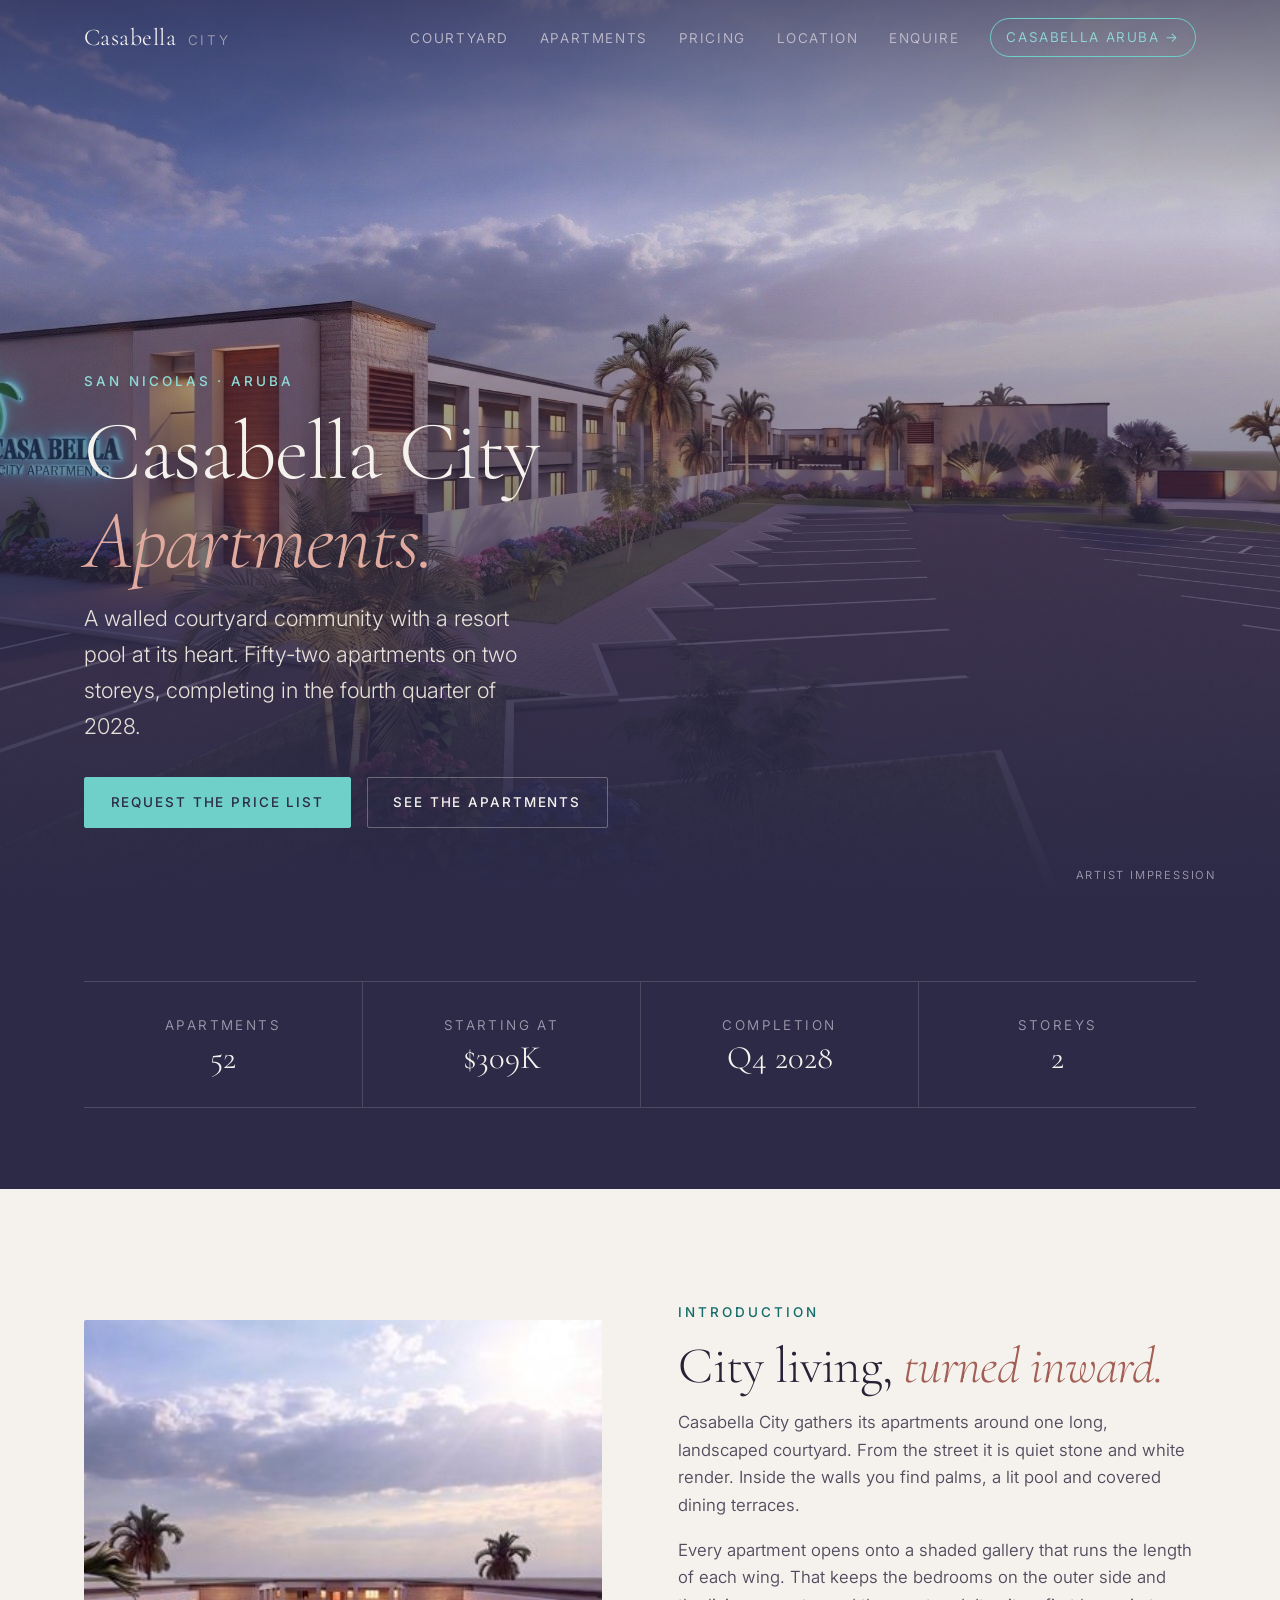
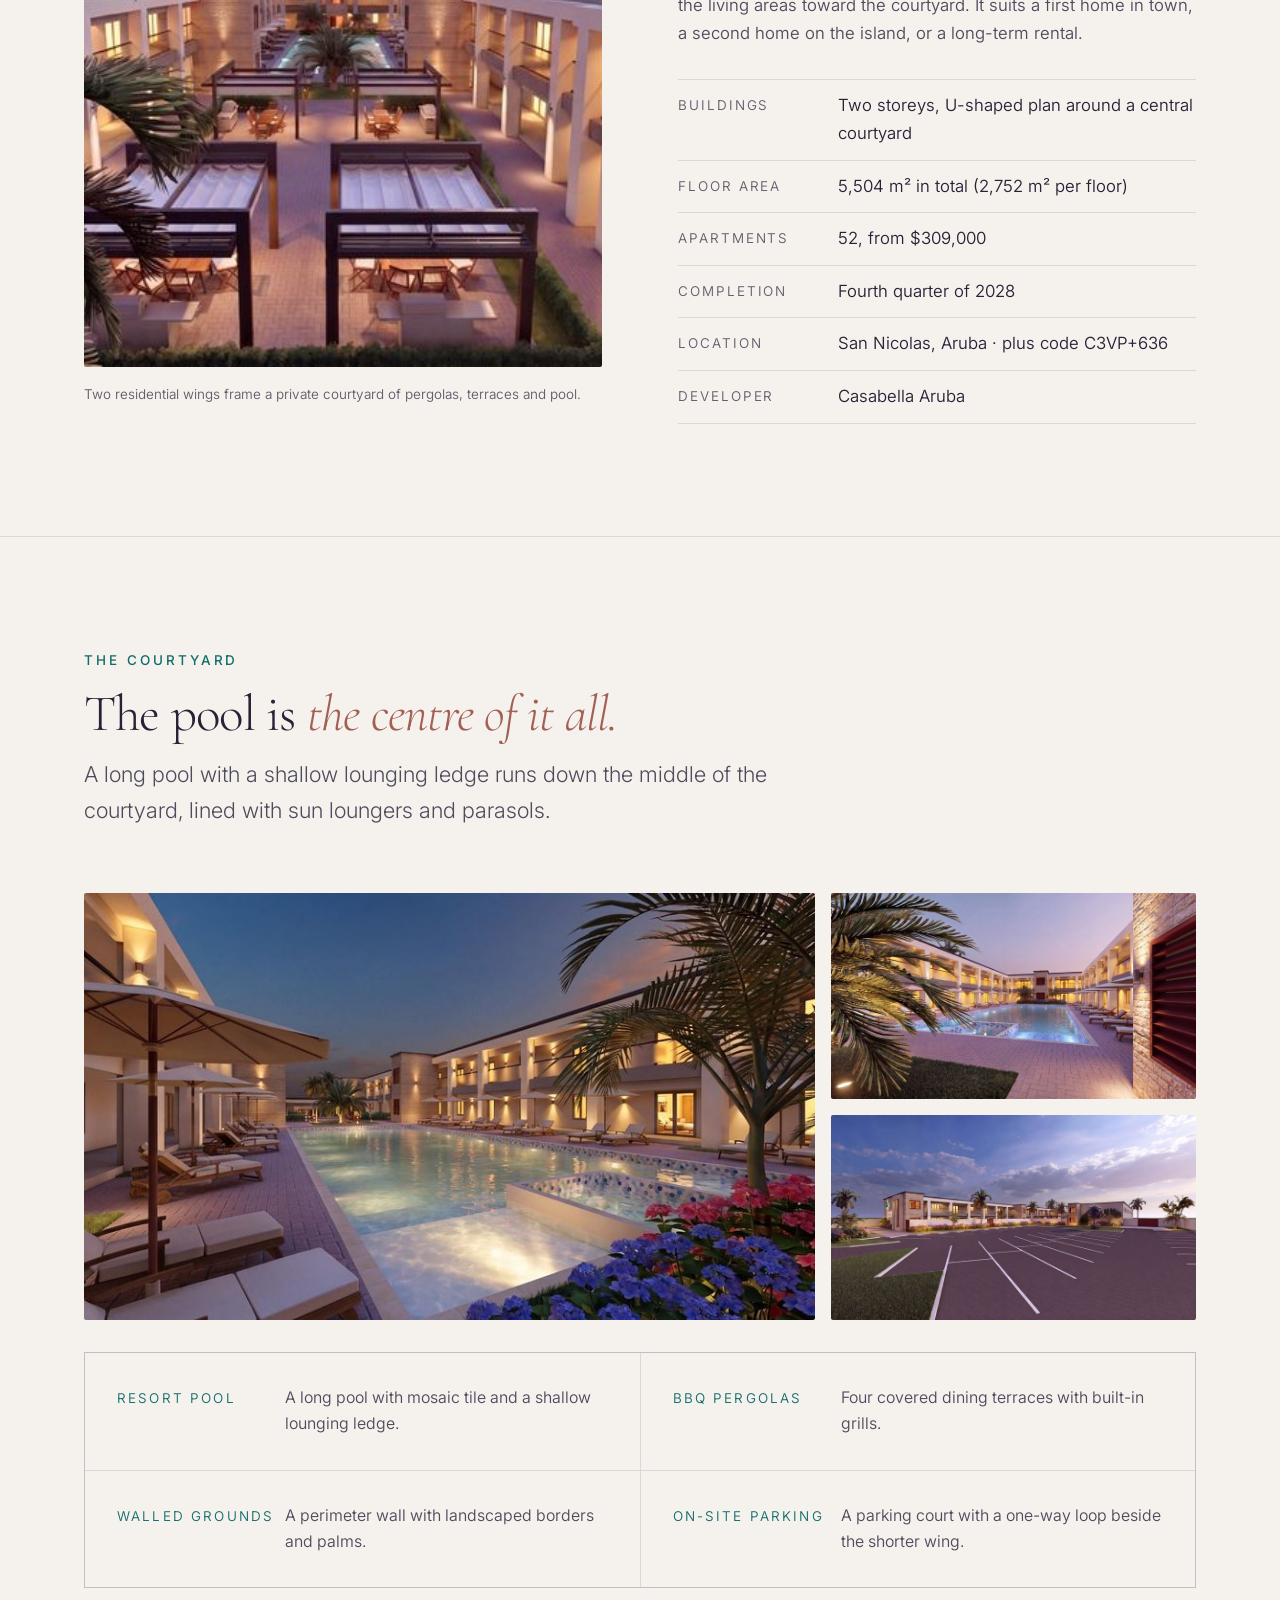
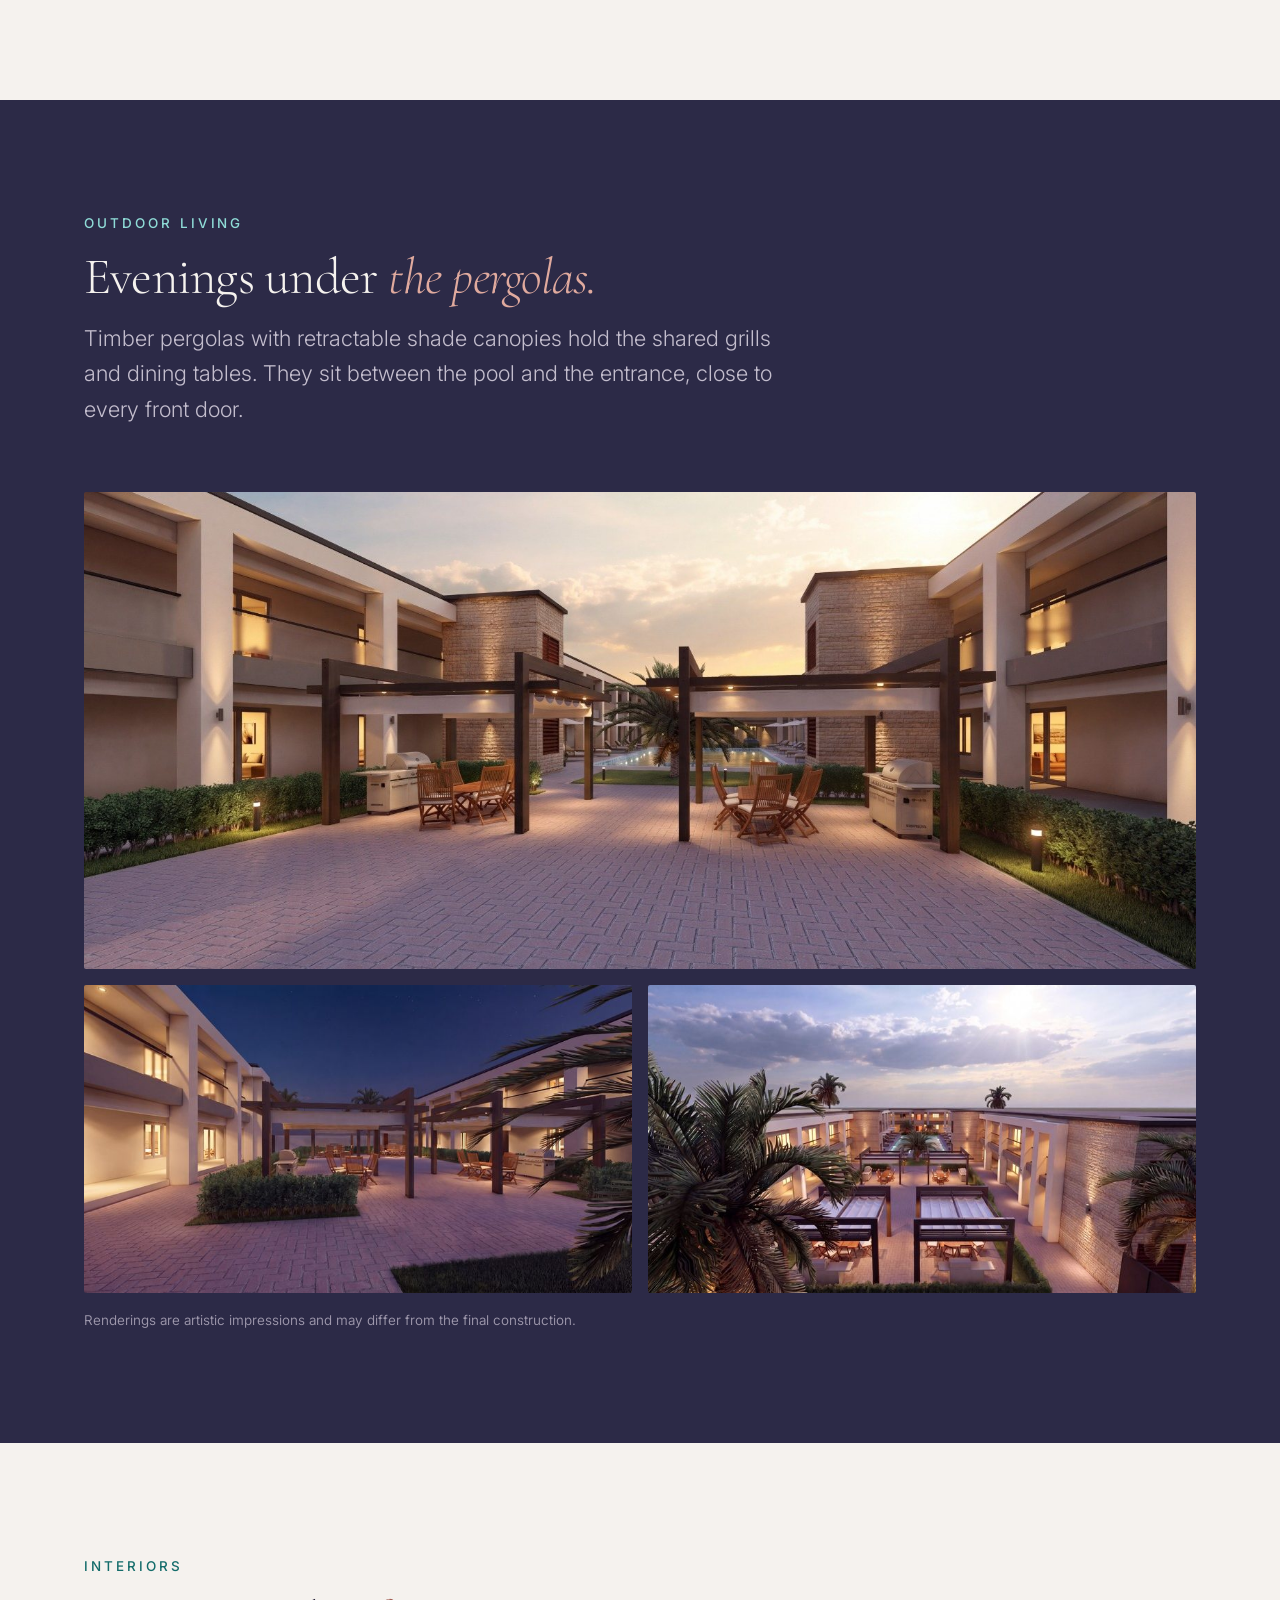
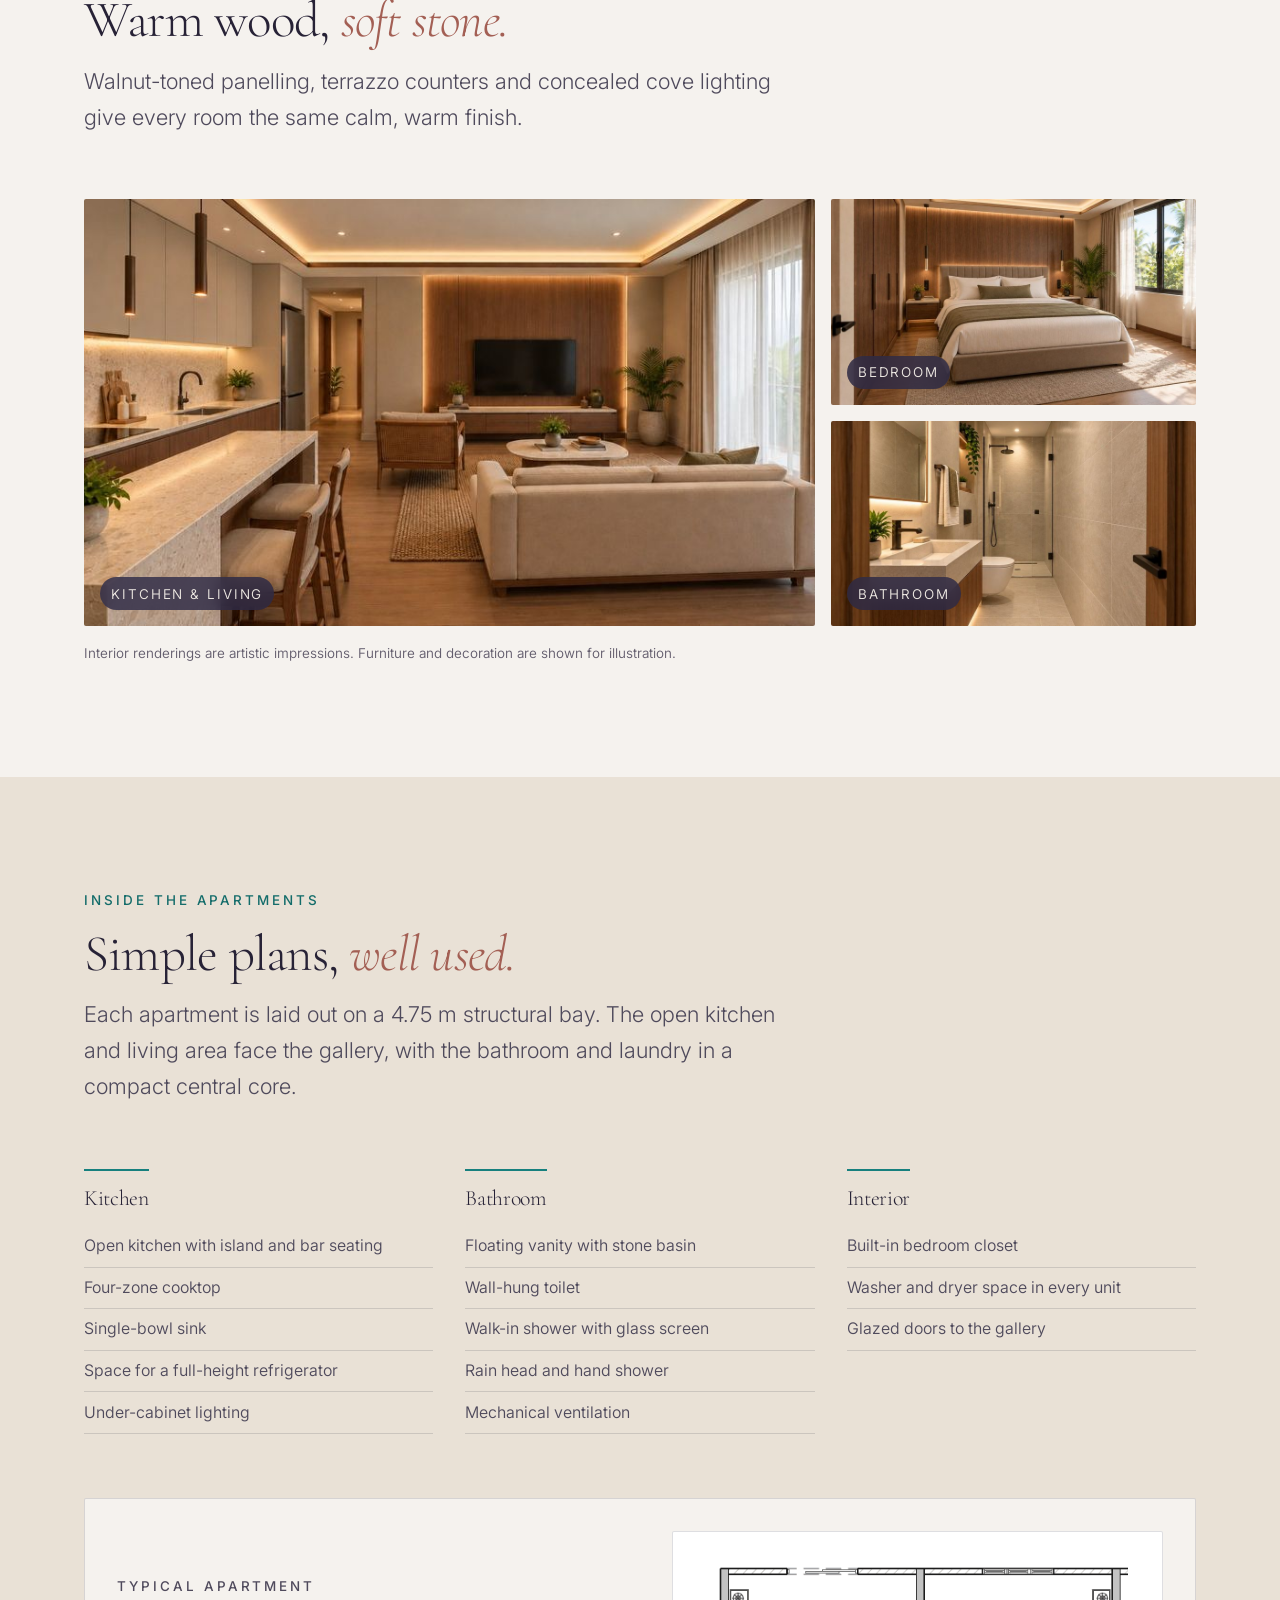
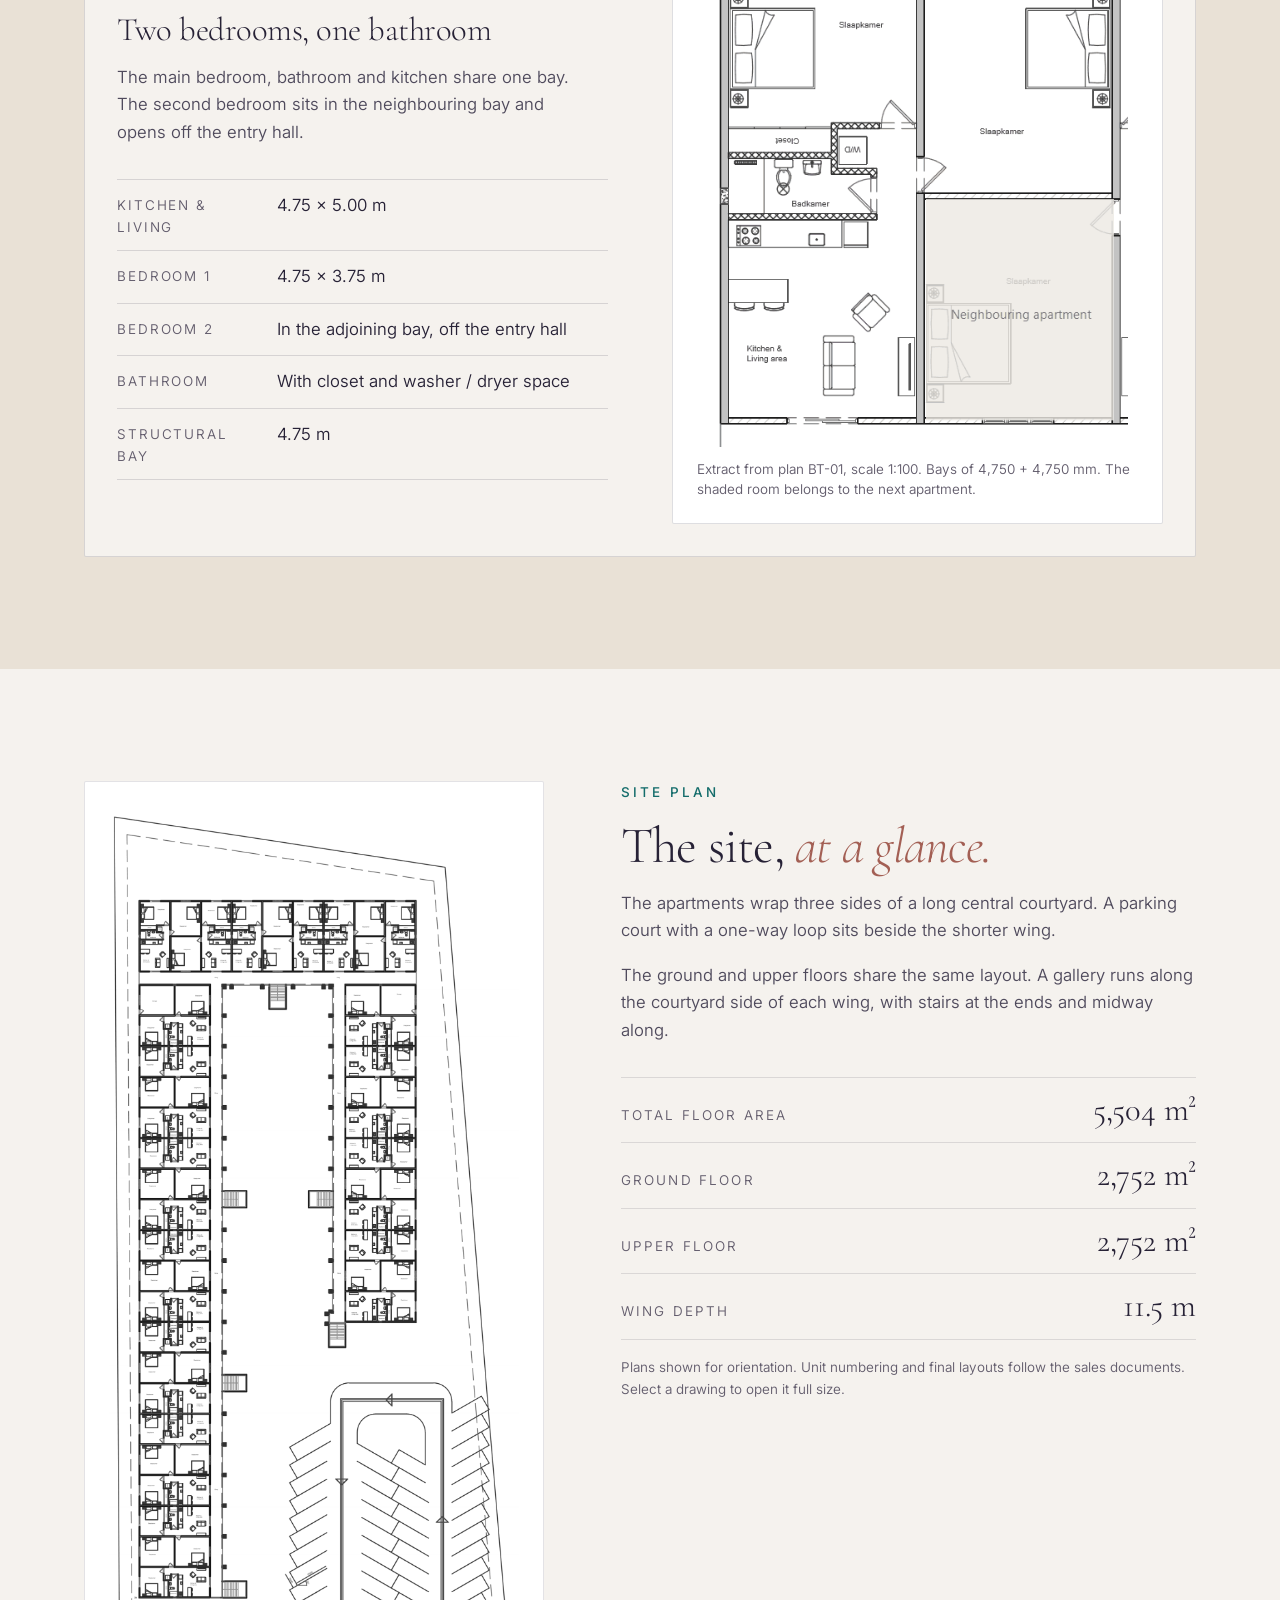
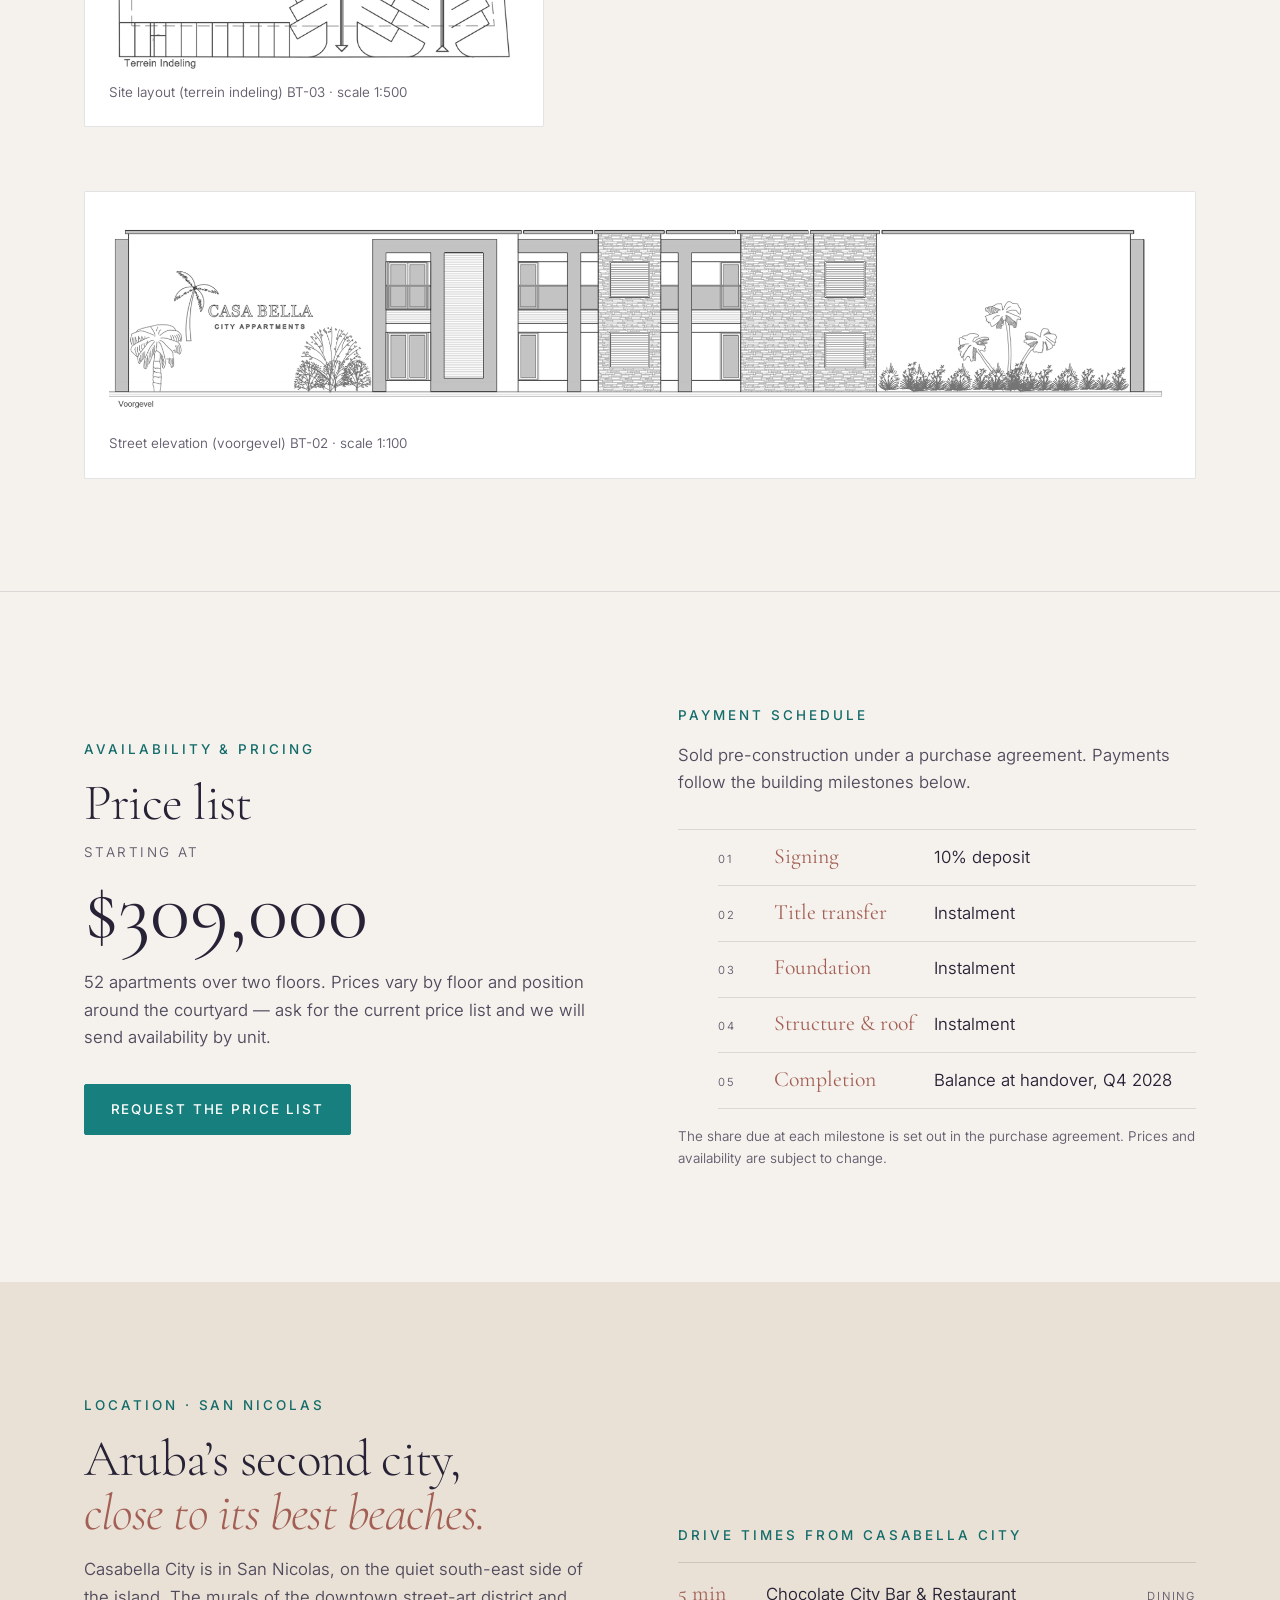
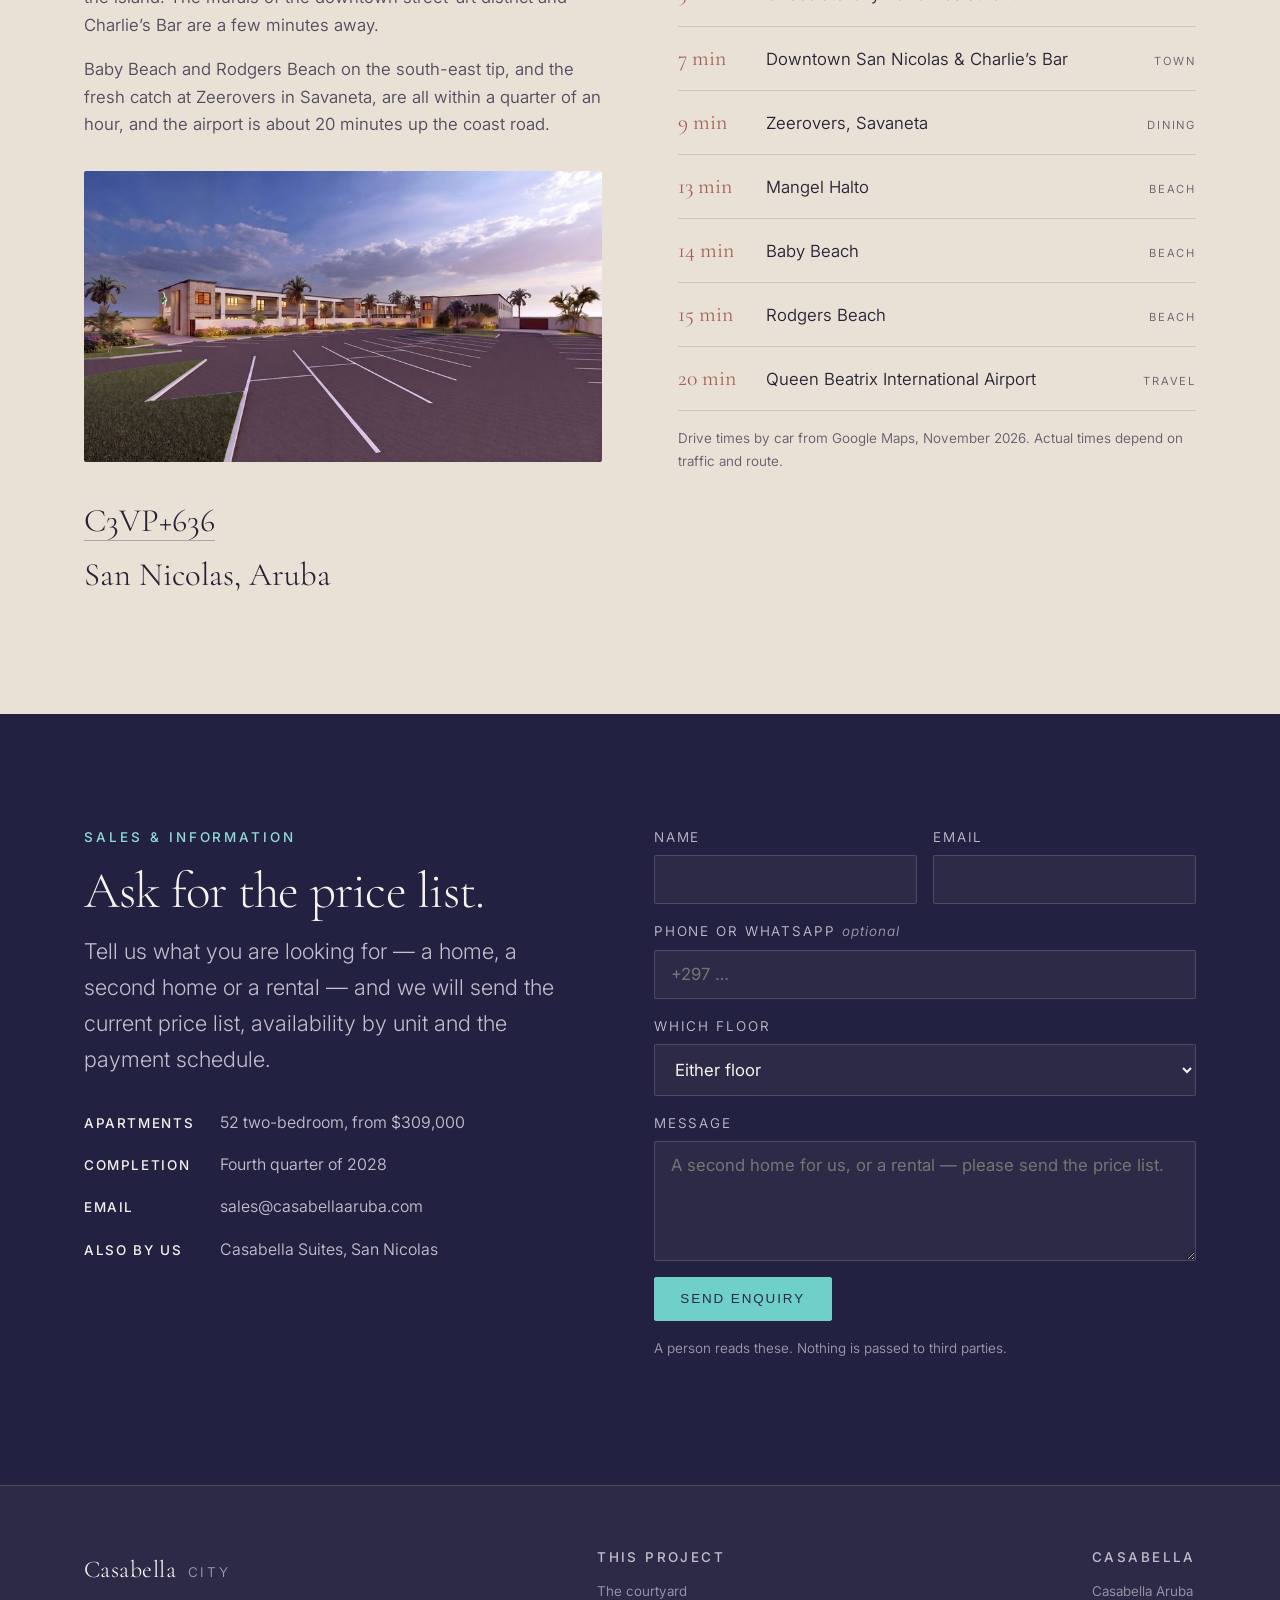
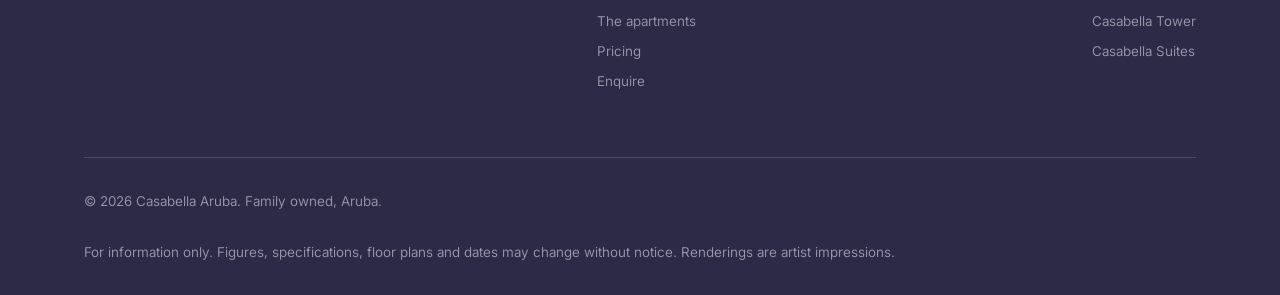
==== city/index.html @ 4a0ff388 "Give /city/ the brochure's colour palette Keeps the Casabella type, header and layout, and takes the" ====
<!DOCTYPE html>
<html lang="en">
  <head>
    <meta charset="utf-8" />
    <meta name="viewport" content="width=device-width, initial-scale=1" />

    <title>Casabella City Apartments — 52 Apartments in San Nicolas, Aruba</title>
    <meta
      name="description"
      content="Fifty-two two-bedroom apartments in San Nicolas, Aruba, around a walled courtyard with a resort pool and barbecue pergolas. Pre-construction from $309,000, completing Q4 2028."
    />

    <link rel="canonical" href="https://casabellaaruba.com/city/" />

    <meta property="og:type" content="website" />
    <meta property="og:url" content="https://casabellaaruba.com/city/" />
    <meta property="og:site_name" content="Casabella Aruba" />
    <meta property="og:title" content="Casabella City Apartments — San Nicolas, Aruba" />
    <meta
      property="og:description"
      content="A walled courtyard community with a resort pool at its heart. 52 apartments from $309,000, completing Q4 2028."
    />
    <meta property="og:image" content="https://casabellaaruba.com/assets/img/city/entrance.jpg" />
    <meta name="twitter:card" content="summary_large_image" />

    <link rel="icon" href="/assets/img/favicon.svg" type="image/svg+xml" />
    <meta name="theme-color" content="#2c2a47" />

    <link rel="preconnect" href="https://fonts.googleapis.com" />
    <link rel="preconnect" href="https://fonts.gstatic.com" crossorigin />
    <link
      href="https://fonts.googleapis.com/css2?family=Cormorant+Garamond:ital,wght@0,300;0,400;1,300;1,400&family=Inter:wght@300;400;500&display=swap"
      rel="stylesheet"
    />
    <link rel="stylesheet" href="/city/css/styles.css?v=20261104-1" />

    <script type="application/ld+json">
      {
        "@context": "https://schema.org",
        "@type": "ApartmentComplex",
        "name": "Casabella City Apartments",
        "url": "https://casabellaaruba.com/city/",
        "numberOfAccommodationUnits": "52",
        "numberOfFloors": "2",
        "address": {
          "@type": "PostalAddress",
          "addressLocality": "San Nicolas",
          "addressCountry": "AW"
        },
        "amenityFeature": [
          { "@type": "LocationFeatureSpecification", "name": "Swimming pool", "value": true },
          { "@type": "LocationFeatureSpecification", "name": "Barbecue", "value": true },
          { "@type": "LocationFeatureSpecification", "name": "On-site parking", "value": true }
        ],
        "parentOrganization": { "@type": "Organization", "name": "Casabella Aruba" }
      }
    </script>

    <script src="/city/js/main.js?v=20261104-1" defer></script>
  </head>

  <body>
    <a class="skip" href="#main">Skip to content</a>

    <header class="site-header" id="header">
      <div class="shell">
        <a class="brand" href="#top">
          <span class="brand__name">Casabella</span>
          <span class="brand__sub">City</span>
        </a>

        <nav class="nav" id="primary-nav">
          <ul>
            <li><a href="#courtyard">Courtyard</a></li>
            <li><a href="#apartments">Apartments</a></li>
            <li><a href="#pricing">Pricing</a></li>
            <li><a href="#location">Location</a></li>
            <li><a href="#enquire">Enquire</a></li>
            <li><a class="nav__cta" href="/">Casabella Aruba &rarr;</a></li>
          </ul>
        </nav>

        <button
          class="nav-toggle"
          type="button"
          aria-expanded="false"
          aria-controls="primary-nav"
          aria-label="Menu"
        >
          <span></span>
        </button>
      </div>
    </header>

    <main id="main">
      <!-- =================================================== HERO ======= -->
      <section class="hero" id="top">
        <div class="hero__media">
          <img
            src="/assets/img/city/entrance.jpg"
            srcset="
              /assets/img/city/entrance@800.jpg   800w,
              /assets/img/city/entrance.jpg      1600w
            "
            sizes="100vw"
            width="1600"
            height="900"
            alt="Casabella City at dusk — the entrance with its illuminated palm sign, landscaped borders and guest parking."
            fetchpriority="high"
            decoding="async"
          />
        </div>

        <div class="shell">
          <div class="hero__inner">
            <p class="eyebrow">San Nicolas · Aruba</p>
            <h1>Casabella City <em>Apartments.</em></h1>
            <p class="hero__tagline">
              A walled courtyard community with a resort pool at its heart.
              Fifty-two apartments on two storeys, completing in the fourth
              quarter of 2028.
            </p>
            <div class="hero__actions">
              <a class="btn btn--solid" href="#enquire">Request the price list</a>
              <a class="btn" href="#apartments">See the apartments</a>
            </div>
          </div>
        </div>

        <span class="hero__note">Artist impression</span>
      </section>

      <!-- ================================================== STATS ======= -->
      <section class="section--tight" aria-label="The project at a glance">
        <div class="shell">
          <dl class="stats">
            <div><dt>Apartments</dt><dd>52</dd></div>
            <div><dt>Starting at</dt><dd>$309K</dd></div>
            <div><dt>Completion</dt><dd>Q4 2028</dd></div>
            <div><dt>Storeys</dt><dd>2</dd></div>
          </dl>
        </div>
      </section>

      <!-- =========================================== INTRODUCTION ======= -->
      <section class="section tone-paper" id="introduction">
        <div class="shell">
          <div class="split">
            <div class="split__media" data-reveal>
              <img
                src="/assets/img/city/courtyard.jpg"
                srcset="/assets/img/city/courtyard@800.jpg 800w, /assets/img/city/courtyard.jpg 1600w"
                sizes="(min-width: 900px) 46vw, 92vw"
                width="1600"
                height="900"
                alt="Aerial view over the two wings, the pergola dining terraces and the pool courtyard at sunset."
                loading="lazy"
                decoding="async"
              />
              <p class="render-note">
                Two residential wings frame a private courtyard of pergolas,
                terraces and pool.
              </p>
            </div>
            <div data-reveal>
              <p class="eyebrow">Introduction</p>
              <h2>City living, <em>turned inward.</em></h2>
              <div class="split__body">
                <p>
                  Casabella City gathers its apartments around one long,
                  landscaped courtyard. From the street it is quiet stone and
                  white render. Inside the walls you find palms, a lit pool and
                  covered dining terraces.
                </p>
                <p>
                  Every apartment opens onto a shaded gallery that runs the
                  length of each wing. That keeps the bedrooms on the outer side
                  and the living areas toward the courtyard. It suits a first
                  home in town, a second home on the island, or a long-term
                  rental.
                </p>
              </div>

              <dl class="facts">
                <div><dt>Buildings</dt><dd>Two storeys, U-shaped plan around a central courtyard</dd></div>
                <div><dt>Floor area</dt><dd>5,504 m² in total (2,752 m² per floor)</dd></div>
                <div><dt>Apartments</dt><dd>52, from $309,000</dd></div>
                <div><dt>Completion</dt><dd>Fourth quarter of 2028</dd></div>
                <div><dt>Location</dt><dd>San Nicolas, Aruba · plus code C3VP+636</dd></div>
                <div><dt>Developer</dt><dd>Casabella Aruba</dd></div>
              </dl>
            </div>
          </div>
        </div>
      </section>

      <!-- ============================================== COURTYARD ======= -->
      <section class="section tone-paper" id="courtyard">
        <div class="shell">
          <div class="section-head">
            <p class="eyebrow">The courtyard</p>
            <h2>The pool is <em>the centre of it all.</em></h2>
            <p class="lede">
              A long pool with a shallow lounging ledge runs down the middle of
              the courtyard, lined with sun loungers and parasols.
            </p>
          </div>

          <div class="trio">
            <figure data-reveal>
              <img
                src="/assets/img/city/pool.jpg"
                srcset="/assets/img/city/pool@800.jpg 800w, /assets/img/city/pool.jpg 1600w"
                sizes="(min-width: 900px) 62vw, 92vw"
                width="1600" height="893"
                alt="The pool at dusk with its mosaic tile edge, loungers, parasols and flowering hydrangeas, the two-storey wings lit behind."
                loading="lazy" decoding="async" />
            </figure>
            <figure data-reveal>
              <img
                src="/assets/img/city/pool-view.jpg"
                srcset="/assets/img/city/pool-view@800.jpg 800w, /assets/img/city/pool-view.jpg 1600w"
                sizes="(min-width: 900px) 30vw, 92vw"
                width="1600" height="900"
                alt="View down the pool toward the far wing and its stone stair tower."
                loading="lazy" decoding="async" />
            </figure>
            <figure data-reveal>
              <img
                src="/assets/img/city/street.jpg"
                srcset="/assets/img/city/street@800.jpg 800w, /assets/img/city/street.jpg 1600w"
                sizes="(min-width: 900px) 30vw, 92vw"
                width="1600" height="900"
                alt="Street side of the building with its lit facade and the guest parking court."
                loading="lazy" decoding="async" />
            </figure>
          </div>

          <div class="amenities">
            <div class="amenity" data-reveal>
              <span class="amenity__key">Resort pool</span>
              <p>A long pool with mosaic tile and a shallow lounging ledge.</p>
            </div>
            <div class="amenity" data-reveal>
              <span class="amenity__key">BBQ pergolas</span>
              <p>Four covered dining terraces with built-in grills.</p>
            </div>
            <div class="amenity" data-reveal>
              <span class="amenity__key">Walled grounds</span>
              <p>A perimeter wall with landscaped borders and palms.</p>
            </div>
            <div class="amenity" data-reveal>
              <span class="amenity__key">On-site parking</span>
              <p>A parking court with a one-way loop beside the shorter wing.</p>
            </div>
          </div>
        </div>
      </section>

      <!-- ========================================== OUTDOOR LIVING ======= -->
      <section class="section tone-dusk" id="outdoor">
        <div class="shell">
          <div class="section-head">
            <p class="eyebrow">Outdoor living</p>
            <h2>Evenings under <em>the pergolas.</em></h2>
            <p class="lede">
              Timber pergolas with retractable shade canopies hold the shared
              grills and dining tables. They sit between the pool and the
              entrance, close to every front door.
            </p>
          </div>

          <figure class="wide" data-reveal>
            <img
                src="/assets/img/city/barbecue.jpg"
                srcset="/assets/img/city/barbecue@800.jpg 800w, /assets/img/city/barbecue.jpg 1600w"
                sizes="(min-width: 1240px) 1100px, 92vw"
                width="1600" height="900"
                alt="Two pergolas with grills and teak dining sets on the herringbone-paved terrace at sunset."
                loading="lazy" decoding="async" />
          </figure>
          <div class="pair">
            <figure data-reveal>
              <img
                src="/assets/img/city/pergola-night.jpg"
                srcset="/assets/img/city/pergola-night@800.jpg 800w, /assets/img/city/pergola-night.jpg 1600w"
                sizes="(min-width: 900px) 46vw, 92vw"
                width="1600" height="900"
                alt="The pergola terrace at night, with grills, dining sets and lit apartment windows."
                loading="lazy" decoding="async" />
            </figure>
            <figure data-reveal>
              <img
                src="/assets/img/city/courtyard.jpg"
                srcset="/assets/img/city/courtyard@800.jpg 800w, /assets/img/city/courtyard.jpg 1600w"
                sizes="(min-width: 900px) 46vw, 92vw"
                width="1600" height="900"
                alt="Aerial view of the pergola terraces leading to the pool."
                loading="lazy" decoding="async" class="pair__aerial" />
            </figure>
          </div>

          <p class="render-note">
            Renderings are artistic impressions and may differ from the final
            construction.
          </p>
        </div>
      </section>

      <!-- ============================================== INTERIORS ======= -->
      <section class="section tone-paper" id="interiors">
        <div class="shell">
          <div class="section-head">
            <p class="eyebrow">Interiors</p>
            <h2>Warm wood, <em>soft stone.</em></h2>
            <p class="lede">
              Walnut-toned panelling, terrazzo counters and concealed cove
              lighting give every room the same calm, warm finish.
            </p>
          </div>

          <div class="interiors">
            <figure data-reveal>
              <img
                src="/assets/img/city/living.jpg"
                srcset="/assets/img/city/living@800.jpg 800w, /assets/img/city/living.jpg 1600w"
                sizes="(min-width: 900px) 62vw, 92vw"
                width="1600" height="900"
                alt="Open kitchen and living room with a terrazzo island and bar stools, a walnut TV wall, cove lighting and a linen sofa."
                loading="lazy" decoding="async" />
              <figcaption>Kitchen &amp; living</figcaption>
            </figure>
            <figure data-reveal>
              <img
                src="/assets/img/city/bedroom.jpg"
                srcset="/assets/img/city/bedroom@800.jpg 800w, /assets/img/city/bedroom.jpg 1600w"
                sizes="(min-width: 900px) 30vw, 92vw"
                width="1600" height="900"
                alt="Main bedroom with an upholstered bed, walnut panelled wall, built-in wardrobe and a window onto palms."
                loading="lazy" decoding="async" />
              <figcaption>Bedroom</figcaption>
            </figure>
            <figure data-reveal>
              <img
                src="/assets/img/city/bathroom.jpg"
                srcset="/assets/img/city/bathroom@800.jpg 800w, /assets/img/city/bathroom.jpg 1600w"
                sizes="(min-width: 900px) 30vw, 92vw"
                width="1600" height="900"
                alt="Bathroom with a floating walnut vanity, stone basin, wall-hung toilet and a walk-in glass shower."
                loading="lazy" decoding="async" />
              <figcaption>Bathroom</figcaption>
            </figure>
          </div>

          <p class="render-note">
            Interior renderings are artistic impressions. Furniture and
            decoration are shown for illustration.
          </p>
        </div>
      </section>

      <!-- ============================================= APARTMENTS ======= -->
      <section class="section tone-stone" id="apartments">
        <div class="shell">
          <div class="section-head">
            <p class="eyebrow">Inside the apartments</p>
            <h2>Simple plans, <em>well used.</em></h2>
            <p class="lede">
              Each apartment is laid out on a 4.75 m structural bay. The open
              kitchen and living area face the gallery, with the bathroom and
              laundry in a compact central core.
            </p>
          </div>

          <div class="specs">
            <div class="spec" data-reveal>
              <h3>Kitchen</h3>
              <ul>
                <li>Open kitchen with island and bar seating</li>
                <li>Four-zone cooktop</li>
                <li>Single-bowl sink</li>
                <li>Space for a full-height refrigerator</li>
                <li>Under-cabinet lighting</li>
              </ul>
            </div>
            <div class="spec" data-reveal>
              <h3>Bathroom</h3>
              <ul>
                <li>Floating vanity with stone basin</li>
                <li>Wall-hung toilet</li>
                <li>Walk-in shower with glass screen</li>
                <li>Rain head and hand shower</li>
                <li>Mechanical ventilation</li>
              </ul>
            </div>
            <div class="spec" data-reveal>
              <h3>Interior</h3>
              <ul>
                <li>Built-in bedroom closet</li>
                <li>Washer and dryer space in every unit</li>
                <li>Glazed doors to the gallery</li>
              </ul>
            </div>
          </div>

          <article class="unit" data-reveal>
            <div>
              <p class="eyebrow">Typical apartment</p>
              <h3>Two bedrooms, one bathroom</h3>
              <p>
                The main bedroom, bathroom and kitchen share one bay. The second
                bedroom sits in the neighbouring bay and opens off the entry
                hall.
              </p>
              <dl class="facts">
                <div><dt>Kitchen &amp; living</dt><dd>4.75 × 5.00 m</dd></div>
                <div><dt>Bedroom 1</dt><dd>4.75 × 3.75 m</dd></div>
                <div><dt>Bedroom 2</dt><dd>In the adjoining bay, off the entry hall</dd></div>
                <div><dt>Bathroom</dt><dd>With closet and washer / dryer space</dd></div>
                <div><dt>Structural bay</dt><dd>4.75 m</dd></div>
              </dl>
            </div>
            <figure class="plan-card">
              <a href="/assets/img/city/plan-unit.png" target="_blank" rel="noopener">
                <img
                  src="/assets/img/city/plan-unit.png"
                  width="505" height="590"
                  alt="Floor plan of a typical two-bedroom apartment: bedroom, closet, washer and dryer, bathroom, kitchen and living area, plus a second bedroom in the adjoining bay."
                  loading="lazy" decoding="async" />
              </a>
              <figcaption>
                Extract from plan BT-01, scale 1:100. Bays of 4,750 + 4,750 mm.
                The shaded room belongs to the next apartment.
              </figcaption>
            </figure>
          </article>

        </div>
      </section>

      <!-- ============================================== SITE PLAN ======= -->
      <section class="section tone-paper" id="site">
        <div class="shell">
          <div class="siteplan">
            <figure class="plan-card" data-reveal>
              <a href="/assets/img/city/plan-site.png" target="_blank" rel="noopener">
                <img
                  src="/assets/img/city/plan-site.png"
                  width="1200" height="2529"
                  alt="Site layout BT-03: apartments wrap three sides of a long central courtyard, with a parking court and one-way loop beside the shorter wing."
                  loading="lazy" decoding="async" />
              </a>
              <figcaption>Site layout (terrein indeling) BT-03 · scale 1:500</figcaption>
            </figure>

            <div data-reveal>
              <p class="eyebrow">Site plan</p>
              <h2>The site, <em>at a glance.</em></h2>
              <div class="split__body">
                <p>
                  The apartments wrap three sides of a long central courtyard. A
                  parking court with a one-way loop sits beside the shorter wing.
                </p>
                <p>
                  The ground and upper floors share the same layout. A gallery
                  runs along the courtyard side of each wing, with stairs at the
                  ends and midway along.
                </p>
              </div>

              <dl class="areas">
                <div><dt>Total floor area</dt><dd>5,504 m²</dd></div>
                <div><dt>Ground floor</dt><dd>2,752 m²</dd></div>
                <div><dt>Upper floor</dt><dd>2,752 m²</dd></div>
                <div><dt>Wing depth</dt><dd>11.5 m</dd></div>
              </dl>

              <p class="render-note">
                Plans shown for orientation. Unit numbering and final layouts
                follow the sales documents. Select a drawing to open it full size.
              </p>
            </div>
          </div>

          <figure class="plan-card plan-card--wide" data-reveal>
            <a href="/assets/img/city/elevation-front.png" target="_blank" rel="noopener">
              <img
                src="/assets/img/city/elevation-front.png"
                width="2000" height="386"
                alt="Street elevation BT-02: the two-storey front with the Casa Bella sign, stone-clad towers and louvred windows."
                loading="lazy" decoding="async" />
            </a>
            <figcaption>Street elevation (voorgevel) BT-02 · scale 1:100</figcaption>
          </figure>
        </div>
      </section>

      <!-- ================================================ PRICING ======= -->
      <section class="section tone-paper" id="pricing">
        <div class="shell">
          <div class="split">
            <div data-reveal>
              <p class="eyebrow">Availability &amp; pricing</p>
              <h2>Price list</h2>
              <p class="price-from"><small>Starting at</small>$309,000</p>
              <div class="split__body">
                <p>
                  52 apartments over two floors. Prices vary by floor and
                  position around the courtyard — ask for the current price
                  list and we will send availability by unit.
                </p>
              </div>
              <div class="hero__actions actions--spaced">
                <a class="btn btn--solid" href="#enquire">Request the price list</a>
              </div>
            </div>
            <div data-reveal>
              <p class="eyebrow">Payment schedule</p>
              <div class="split__body">
                <p>
                  Sold pre-construction under a purchase agreement. Payments
                  follow the building milestones below.
                </p>
              </div>
              <ol class="milestones">
                <li><strong>Signing</strong><span>10% deposit</span></li>
                <li><strong>Title transfer</strong><span>Instalment</span></li>
                <li><strong>Foundation</strong><span>Instalment</span></li>
                <li><strong>Structure &amp; roof</strong><span>Instalment</span></li>
                <li><strong>Completion</strong><span>Balance at handover, Q4 2028</span></li>
              </ol>
              <p class="render-note">
                The share due at each milestone is set out in the purchase
                agreement. Prices and availability are subject to change.
              </p>
            </div>
          </div>
        </div>
      </section>

      <!-- =============================================== LOCATION ======= -->
      <section class="section tone-stone" id="location">
        <div class="shell">
          <div class="split">
            <div data-reveal>
              <p class="eyebrow">Location · San Nicolas</p>
              <h2>Aruba’s second city, <em>close to its best beaches.</em></h2>
              <div class="split__body">
                <p>
                  Casabella City is in San Nicolas, on the quiet south-east side
                  of the island. The murals of the downtown street-art district
                  and Charlie’s Bar are a few minutes away.
                </p>
                <p>
                  Baby Beach and Rodgers Beach on the south-east tip, and the
                  fresh catch at Zeerovers in Savaneta, are all within a quarter
                  of an hour, and the airport is about 20 minutes up the coast
                  road.
                </p>
                <figure class="location__img">
                  <img
                src="/assets/img/city/street.jpg"
                srcset="/assets/img/city/street@800.jpg 800w, /assets/img/city/street.jpg 1600w"
                sizes="(min-width: 900px) 46vw, 92vw"
                width="1600" height="900"
                alt="Street view of the building, its stone entrance tower and the parking court."
                loading="lazy" decoding="async" />
                </figure>
                <p class="address">
                  <a
                    href="https://www.google.com/maps/search/?api=1&amp;query=C3VP%2B636%20San%20Nicolas%20Aruba"
                    target="_blank"
                    rel="noopener"
                  >C3VP+636</a><br />San Nicolas, Aruba
                </p>
              </div>
            </div>
            <div data-reveal>
              <p class="eyebrow">Drive times from Casabella City</p>
              <ul class="drives">
                <li><strong>5 min</strong><span>Chocolate City Bar &amp; Restaurant</span><em>Dining</em></li>
                <li><strong>7 min</strong><span>Downtown San Nicolas &amp; Charlie’s Bar</span><em>Town</em></li>
                <li><strong>9 min</strong><span>Zeerovers, Savaneta</span><em>Dining</em></li>
                <li><strong>13 min</strong><span>Mangel Halto</span><em>Beach</em></li>
                <li><strong>14 min</strong><span>Baby Beach</span><em>Beach</em></li>
                <li><strong>15 min</strong><span>Rodgers Beach</span><em>Beach</em></li>
                <li><strong>20 min</strong><span>Queen Beatrix International Airport</span><em>Travel</em></li>
              </ul>
              <p class="render-note">
                Drive times by car from Google Maps, November 2026. Actual times
                depend on traffic and route.
              </p>
            </div>
          </div>
        </div>
      </section>

      <!-- ================================================ ENQUIRE ======= -->
      <section class="section contact tone-dusk" id="enquire">
        <div class="shell">
          <div class="contact__grid">
            <div data-reveal>
              <p class="eyebrow">Sales &amp; information</p>
              <h2>Ask for the price list.</h2>
              <p class="lede">
                Tell us what you are looking for — a home, a second home or a
                rental — and we will send the current price list, availability
                by unit and the payment schedule.
              </p>

              <ul class="contact__routes">
                <li><strong>Apartments</strong> 52 two-bedroom, from $309,000</li>
                <li><strong>Completion</strong> Fourth quarter of 2028</li>
                <li><strong>Email</strong> <a href="mailto:sales@casabellaaruba.com">sales@casabellaaruba.com</a></li>
                <li><strong>Also by us</strong> <a href="/suites/">Casabella Suites, San Nicolas</a></li>
              </ul>
            </div>

            <div data-reveal>
              <form id="enquiry-form" name="enquiry" method="POST" action="/api/enquiry">
                <input type="hidden" name="interest" value="city" />
                <input type="hidden" name="page" value="City · San Nicolas" />
                <p class="hp">
                  <label>Leave this empty <input name="bot-field" tabindex="-1" /></label>
                </p>

                <div class="field--pair">
                  <div class="field">
                    <label for="name">Name</label>
                    <input id="name" name="name" type="text" autocomplete="name" required />
                  </div>
                  <div class="field">
                    <label for="email">Email</label>
                    <input id="email" name="email" type="email" autocomplete="email" required />
                  </div>
                </div>

                <div class="field">
                  <label for="phone">Phone or WhatsApp <span class="field__opt">optional</span></label>
                  <input id="phone" name="phone" type="tel" autocomplete="tel" inputmode="tel" placeholder="+297 …" />
                </div>

                <div class="field">
                  <label for="residence">Which floor</label>
                  <select id="residence" name="residence">
                    <option value="Either floor">Either floor</option>
                    <option value="Ground floor">Ground floor</option>
                    <option value="Upper floor">Upper floor</option>
                    <option value="More than one apartment">More than one apartment</option>
                  </select>
                </div>

                <div class="field">
                  <label for="message">Message</label>
                  <textarea id="message" name="message" required
                    placeholder="A second home for us, or a rental — please send the price list."></textarea>
                </div>

                <button class="btn btn--solid" type="submit">Send enquiry</button>

                <p class="form__note">
                  A person reads these. Nothing is passed to third parties.
                </p>

                <div class="form__status" id="form-status" role="status" hidden></div>
              </form>
            </div>
          </div>
        </div>
      </section>
    </main>

    <footer class="site-footer">
      <div class="shell">
        <div class="site-footer__grid">
          <div>
            <a class="brand" href="#top">
              <span class="brand__name">Casabella</span>
              <span class="brand__sub">City</span>
            </a>
          </div>
          <div>
            <h3>This project</h3>
            <ul>
              <li><a href="#courtyard">The courtyard</a></li>
              <li><a href="#apartments">The apartments</a></li>
              <li><a href="#pricing">Pricing</a></li>
              <li><a href="#enquire">Enquire</a></li>
            </ul>
          </div>
          <div>
            <h3>Casabella</h3>
            <ul>
              <li><a href="/">Casabella Aruba</a></li>
              <li><a href="/tower/">Casabella Tower</a></li>
              <li><a href="/suites/">Casabella Suites</a></li>
            </ul>
          </div>
        </div>

        <div class="site-footer__base">
          <p>© <span id="year">2026</span> Casabella Aruba. Family owned, Aruba.</p>
          <p>
            For information only. Figures, specifications, floor plans and dates
            may change without notice. Renderings are artist impressions.
          </p>
        </div>
      </div>
    </footer>
  </body>
</html>
---- city/css/styles.css ----
/* ==========================================================================
   Casabella Aruba — City page styles
   Token set inherited from casabella-tower.com so the two read as one brand.
   Order: tokens → reset → primitives → header → hero → sections → footer
   ========================================================================== */

/* --- Tokens ------------------------------------------------------------- */

:root {
  /* Palette. Warm ink base, bone type, brass accent. */
  --ink-900: #0e0d0b;
  --ink-800: #16150f;
  --ink-700: #1f1d17;
  --ink-600: #2b281f;
  --line: rgba(233, 224, 207, 0.14);
  --line-strong: rgba(233, 224, 207, 0.28);

  --bone-100: #f6f1e7;
  --bone-300: #e9e0cf;
  --bone-500: rgba(233, 224, 207, 0.72);
  --bone-700: rgba(233, 224, 207, 0.5);

  --brass-400: #cfa863;
  --brass-500: #b98f45;
  --brass-600: #97722f;

  /* Status accents — one hue per project stage. */
  --st-complete: #8b9a7d;
  --st-selling: #cfa863;
  --st-planning: rgba(233, 224, 207, 0.45);

  /* Type */
  --font-display: "Cormorant Garamond", "Iowan Old Style", Georgia, serif;
  --font-body: "Inter", -apple-system, BlinkMacSystemFont, "Segoe UI", Roboto,
    Helvetica, Arial, sans-serif;

  --step--1: clamp(0.78rem, 0.76rem + 0.1vw, 0.84rem);
  --step-0: clamp(0.95rem, 0.92rem + 0.16vw, 1.05rem);
  --step-1: clamp(1.15rem, 1.08rem + 0.35vw, 1.4rem);
  --step-2: clamp(1.5rem, 1.32rem + 0.9vw, 2.15rem);
  --step-3: clamp(2rem, 1.6rem + 2vw, 3.4rem);
  --step-4: clamp(2.6rem, 1.7rem + 4.4vw, 6rem);

  --gap-xs: 0.5rem;
  --gap-sm: 1rem;
  --gap-md: 2rem;
  --gap-lg: 4rem;
  --gap-xl: 7rem;

  --shell: 1240px;
  --shell-narrow: 780px;
  --pad-x: clamp(1.25rem, 5vw, 4.5rem);

  --radius: 2px;
  --ease: cubic-bezier(0.22, 0.61, 0.36, 1);
  --header-h: 76px;
}

/* --- Reset -------------------------------------------------------------- */

*, *::before, *::after { box-sizing: border-box; }

html {
  -webkit-text-size-adjust: 100%;
  scroll-behavior: smooth;
  scroll-padding-top: var(--header-h);
}

body {
  margin: 0;
  background: var(--ink-900);
  color: var(--bone-300);
  font-family: var(--font-body);
  font-size: var(--step-0);
  line-height: 1.65;
  font-weight: 350;
  -webkit-font-smoothing: antialiased;
  overflow-x: hidden;
}

img, picture, video, svg { display: block; max-width: 100%; height: auto; }

h1, h2, h3, h4 {
  font-family: var(--font-display);
  text-wrap: balance;
  font-weight: 300;
  line-height: 1.06;
  letter-spacing: -0.015em;
  margin: 0;
  color: var(--bone-100);
}

p { margin: 0 0 1em; }
p:last-child { margin-bottom: 0; }
a { color: inherit; text-decoration: none; }
ul { margin: 0; padding: 0; list-style: none; }

:focus-visible {
  outline: 2px solid var(--brass-400);
  outline-offset: 3px;
}

/* --- Primitives --------------------------------------------------------- */

.shell {
  width: 100%;
  max-width: var(--shell);
  margin-inline: auto;
  padding-inline: var(--pad-x);
}

.section { padding-block: var(--gap-xl); }
.section--tight { padding-block: var(--gap-lg); }
.section + .section { border-top: 1px solid var(--line); }

.eyebrow {
  font-size: var(--step--1);
  letter-spacing: 0.22em;
  text-transform: uppercase;
  color: var(--brass-400);
  font-weight: 500;
  margin: 0 0 var(--gap-sm);
}

.lede {
  font-size: var(--step-1);
  color: var(--bone-500);
  font-weight: 300;
  max-width: 56ch;
}

.skip {
  position: absolute;
  left: -9999px;
}
.skip:focus {
  left: var(--pad-x);
  top: var(--gap-xs);
  z-index: 100;
  background: var(--brass-500);
  color: var(--ink-900);
  padding: 0.6rem 1rem;
}

.btn {
  display: inline-flex;
  align-items: center;
  gap: 0.6rem;
  padding: 0.85rem 1.6rem;
  border: 1px solid var(--line-strong);
  border-radius: var(--radius);
  font-size: var(--step--1);
  letter-spacing: 0.14em;
  text-transform: uppercase;
  font-weight: 500;
  color: var(--bone-100);
  background: transparent;
  cursor: pointer;
  transition: background 0.35s var(--ease), border-color 0.35s var(--ease),
    color 0.35s var(--ease);
}
.btn:hover { border-color: var(--brass-400); color: var(--brass-400); }

.btn--solid {
  background: var(--brass-500);
  border-color: var(--brass-500);
  color: var(--ink-900);
}
.btn--solid:hover {
  background: var(--brass-400);
  border-color: var(--brass-400);
  color: var(--ink-900);
}

.btn--tower {
  border-color: var(--brass-500);
  color: var(--brass-400);
}
.btn--tower:hover {
  background: var(--brass-500);
  border-color: var(--brass-500);
  color: var(--ink-900);
}

/* Unresolved content. Loud on purpose — nothing ships with one of these. */
.todo {
  display: inline-block;
  background: rgba(207, 168, 99, 0.14);
  border: 1px dashed var(--brass-500);
  color: var(--brass-400);
  font-family: var(--font-body);
  font-size: 0.75em;
  letter-spacing: 0.06em;
  padding: 0 0.45em;
  border-radius: var(--radius);
}

[data-reveal] {
  opacity: 0;
  transform: translateY(18px);
  transition: opacity 0.9s var(--ease), transform 0.9s var(--ease);
}
[data-reveal].is-visible { opacity: 1; transform: none; }

@media (prefers-reduced-motion: reduce) {
  html { scroll-behavior: auto; }
  [data-reveal] { opacity: 1; transform: none; transition: none; }
}

/* --- Header ------------------------------------------------------------- */

.site-header {
  position: fixed;
  inset: 0 0 auto;
  z-index: 50;
  height: var(--header-h);
  display: flex;
  align-items: center;
  transition: background 0.4s var(--ease), border-color 0.4s var(--ease);
  border-bottom: 1px solid transparent;
}
.site-header.is-stuck {
  background: rgba(14, 13, 11, 0.92);
  backdrop-filter: blur(14px);
  border-bottom-color: var(--line);
}

.site-header .shell {
  display: flex;
  align-items: center;
  justify-content: space-between;
  gap: var(--gap-md);
}

.brand { display: flex; align-items: baseline; gap: 0.7rem; }
.brand__name {
  font-family: var(--font-display);
  font-size: 1.5rem;
  letter-spacing: 0.02em;
  color: var(--bone-100);
}
.brand__sub {
  font-size: var(--step--1);
  letter-spacing: 0.2em;
  text-transform: uppercase;
  color: var(--bone-700);
}

.nav ul { display: flex; gap: clamp(1rem, 2.4vw, 2.2rem); align-items: center; }
.nav a {
  white-space: nowrap;
  font-size: var(--step--1);
  letter-spacing: 0.12em;
  text-transform: uppercase;
  color: var(--bone-500);
  transition: color 0.3s var(--ease);
}
.nav a:hover { color: var(--brass-400); }

/* The one link that leaves this site — it should not look like the rest. */
.nav a.nav__cta {
  display: inline-block;
  padding: 0.45rem 0.95rem;
  border: 1px solid var(--brass-500);
  border-radius: 100px;
  color: var(--brass-400);
  transition: background 0.3s var(--ease), color 0.3s var(--ease);
}
.nav a.nav__cta:hover {
  background: var(--brass-500);
  color: var(--ink-900);
}

.nav-toggle {
  display: none;
  width: 44px; height: 44px;
  background: none;
  border: 1px solid var(--line-strong);
  border-radius: var(--radius);
  cursor: pointer;
  position: relative;
}
.nav-toggle span,
.nav-toggle span::before,
.nav-toggle span::after {
  content: "";
  position: absolute;
  left: 12px;
  width: 18px; height: 1px;
  background: var(--bone-100);
  transition: transform 0.3s var(--ease), opacity 0.3s var(--ease);
}
.nav-toggle span { top: 21px; }
.nav-toggle span::before { left: 0; top: -6px; }
.nav-toggle span::after { left: 0; top: 6px; }
.nav-toggle[aria-expanded="true"] span { background: transparent; }
.nav-toggle[aria-expanded="true"] span::before { transform: translateY(6px) rotate(45deg); }
.nav-toggle[aria-expanded="true"] span::after { transform: translateY(-6px) rotate(-45deg); }

/* --- Hero --------------------------------------------------------------- */

.hero {
  position: relative;
  min-height: 100svh;
  display: flex;
  align-items: flex-end;
  /* Clears the fixed header: a tall headline would otherwise ride up under
     it and collide with the wordmark. */
  padding-top: calc(var(--header-h) + var(--gap-md));
  padding-bottom: clamp(3rem, 8vh, 6rem);
  isolation: isolate;
}
.hero__media { position: absolute; inset: 0; z-index: -2; }
.hero__media img { width: 100%; height: 100%; object-fit: cover; }
.hero::after {
  content: "";
  position: absolute;
  inset: 0;
  z-index: -1;
  /* The ramp has to be dark from ~55% down, where the headline, tagline and
     eyebrow all sit — the render is brightest exactly there. */
  background: linear-gradient(
    180deg,
    rgba(14, 13, 11, 0.72) 0%,
    rgba(14, 13, 11, 0.30) 26%,
    rgba(14, 13, 11, 0.68) 58%,
    rgba(14, 13, 11, 0.9) 86%,
    var(--ink-900) 100%
  );
}
/* Wide enough for the display headline to breathe — the tagline sets its own
   narrower measure below. A ch-based cap here is sized by the body font and
   throttles an 80px serif to three words a line. */
.hero__inner { max-width: min(700px, 100%); }
.hero h1 {
  font-size: var(--step-4);
  margin-bottom: var(--gap-sm);
  text-wrap: balance;
}
.hero__tagline {
  font-size: var(--step-1);
  color: var(--bone-300);
  font-weight: 300;
  margin-bottom: var(--gap-md);
  max-width: 34ch;
}
.hero__actions { display: flex; flex-wrap: wrap; gap: var(--gap-sm); }

/* --- Stat strip --------------------------------------------------------- */

.stats {
  display: grid;
  grid-template-columns: repeat(4, 1fr);
  border-top: 1px solid var(--line);
  border-bottom: 1px solid var(--line);
}
.stats > div {
  padding: var(--gap-md) var(--gap-sm);
  text-align: center;
}
.stats > div + div { border-left: 1px solid var(--line); }
.stats dt {
  font-size: var(--step--1);
  letter-spacing: 0.18em;
  text-transform: uppercase;
  color: var(--bone-700);
  margin-bottom: 0.4rem;
}
.stats dd {
  margin: 0;
  font-family: var(--font-display);
  font-size: var(--step-2);
  color: var(--bone-100);
  line-height: 1;
}

/* --- Split (image + prose) ---------------------------------------------- */

.split {
  display: grid;
  grid-template-columns: minmax(0, 1fr) minmax(0, 1fr);
  gap: clamp(2rem, 6vw, 5rem);
  align-items: center;
}
.split--reverse .split__media { order: 2; }
.split__media img {
  width: 100%;
  aspect-ratio: 4 / 5;
  object-fit: cover;
  border-radius: var(--radius);
}
.split h2 { font-size: var(--step-3); margin-bottom: var(--gap-sm); }
.split__body { color: var(--bone-500); }

/* --- Mission ------------------------------------------------------------ */

.mission__head { max-width: var(--shell-narrow); }
.mission__head h2 { font-size: var(--step-3); margin-bottom: var(--gap-sm); }

.eco {
  display: grid;
  grid-template-columns: repeat(3, minmax(0, 1fr));
  gap: 1px;
  background: var(--line);
  border: 1px solid var(--line);
  margin-top: var(--gap-lg);
}
.eco__item {
  background: var(--ink-900);
  padding: var(--gap-md);
}
.eco__item h3 {
  font-size: var(--step-1);
  margin-bottom: 0.7rem;
  padding-top: var(--gap-sm);
  border-top: 2px solid var(--brass-500);
  display: inline-block;
}
.eco__item p { color: var(--bone-500); font-size: 0.95em; }

/* --- Portfolio ---------------------------------------------------------- */

.portfolio__head {
  display: flex;
  flex-wrap: wrap;
  align-items: flex-end;
  justify-content: space-between;
  gap: var(--gap-md);
  margin-bottom: var(--gap-lg);
}
.portfolio__head h2 { font-size: var(--step-3); }

.filters {
  display: flex;
  flex-wrap: wrap;
  gap: var(--gap-xs);
}
.filter {
  padding: 0.5rem 1rem;
  border: 1px solid var(--line);
  border-radius: 100px;
  background: transparent;
  color: var(--bone-500);
  font-family: inherit;
  font-size: var(--step--1);
  letter-spacing: 0.1em;
  text-transform: uppercase;
  cursor: pointer;
  transition: all 0.3s var(--ease);
}
.filter:hover { border-color: var(--line-strong); color: var(--bone-100); }
.filter[aria-pressed="true"] {
  background: var(--bone-100);
  border-color: var(--bone-100);
  color: var(--ink-900);
}
.filter__count { opacity: 0.55; margin-left: 0.35em; }

.projects {
  display: grid;
  /* auto-FIT, not auto-fill: with two projects the empty third track collapses
     and the cards fill the row, instead of leaving a hole on the right. A third
     project re-forms the three-column row on its own. */
  grid-template-columns: repeat(auto-fit, minmax(330px, 1fr));
  gap: var(--gap-md);
}

.project {
  display: flex;
  flex-direction: column;
  border: 1px solid var(--line);
  border-radius: var(--radius);
  background: var(--ink-800);
  overflow: hidden;
  transition: border-color 0.4s var(--ease), transform 0.4s var(--ease);
}
.project:hover { border-color: var(--line-strong); transform: translateY(-3px); }
.project[hidden] { display: none; }

.project__media {
  position: relative;
  aspect-ratio: 3 / 2;
  background: linear-gradient(140deg, var(--ink-700), var(--ink-600));
  overflow: hidden;
}
.project__media img { width: 100%; height: 100%; object-fit: cover; }

/* Cards with no photography yet get a drawn placeholder, not a broken box. */
.project__media--empty {
  display: grid;
  place-items: center;
}
.project__media--empty::after {
  content: "Imagery to come";
  font-size: var(--step--1);
  letter-spacing: 0.2em;
  text-transform: uppercase;
  color: var(--bone-700);
}

.status {
  display: inline-flex;
  align-items: center;
  gap: 0.5rem;
  font-size: var(--step--1);
  letter-spacing: 0.16em;
  text-transform: uppercase;
  font-weight: 500;
  color: var(--bone-500);
}
.status::before {
  content: "";
  width: 7px; height: 7px;
  border-radius: 50%;
  background: var(--dot, var(--st-planning));
  flex: none;
}
.project__media .status {
  position: absolute;
  left: var(--gap-sm);
  top: var(--gap-sm);
  background: rgba(14, 13, 11, 0.82);
  backdrop-filter: blur(8px);
  padding: 0.4rem 0.8rem;
  border-radius: 100px;
  border: 1px solid var(--line);
}

.project[data-status="complete"] { --dot: var(--st-complete); }
.project[data-status="selling"] { --dot: var(--st-selling); }
.project[data-status="planning"] { --dot: var(--st-planning); }

.project__body {
  padding: var(--gap-md);
  display: flex;
  flex-direction: column;
  flex: 1;
  gap: var(--gap-sm);
}
.project__name { font-size: var(--step-2); }
.project__place {
  font-size: var(--step--1);
  letter-spacing: 0.16em;
  text-transform: uppercase;
  color: var(--brass-400);
  margin-top: 0.35rem;
}
.project__blurb { color: var(--bone-500); font-size: 0.95em; flex: 1; }

.project__facts {
  display: flex;
  flex-wrap: wrap;
  gap: var(--gap-sm) var(--gap-md);
  padding-top: var(--gap-sm);
  border-top: 1px solid var(--line);
  margin: 0;
}
.project__facts div { min-width: 0; }
.project__facts dt {
  font-size: 0.68rem;
  letter-spacing: 0.16em;
  text-transform: uppercase;
  color: var(--bone-700);
  margin-bottom: 0.2rem;
}
.project__facts dd {
  margin: 0;
  font-family: var(--font-display);
  font-size: var(--step-1);
  color: var(--bone-100);
  line-height: 1.1;
}

.project__link {
  display: inline-flex;
  align-items: center;
  gap: 0.5rem;
  font-size: var(--step--1);
  letter-spacing: 0.14em;
  text-transform: uppercase;
  font-weight: 500;
  color: var(--brass-400);
  border-top: 1px solid var(--line);
  padding-top: var(--gap-sm);
  transition: gap 0.3s var(--ease);
}
.project__link:hover { gap: 0.9rem; }
.project__link--muted {
  color: var(--bone-700);
  cursor: default;
  pointer-events: none;
}

.project--soon {
  background: linear-gradient(155deg, var(--ink-800) 0%, var(--ink-700) 100%);
  min-height: 300px;
}
.project--soon .project__body { justify-content: space-between; }
.project--soon .status { color: var(--bone-700); }

.project__year {
  font-family: var(--font-display);
  font-size: var(--step-3);
  line-height: 1;
  color: var(--bone-100);
  margin: 0;
  font-variant-numeric: tabular-nums;
}

.projects__empty {
  color: var(--bone-700);
  padding: var(--gap-lg) 0;
  text-align: center;
  grid-column: 1 / -1;
}

/* --- Contact ------------------------------------------------------------ */

.contact { background: var(--ink-800); }
.contact__grid {
  display: grid;
  grid-template-columns: minmax(0, 1fr) minmax(0, 1.1fr);
  gap: clamp(2rem, 6vw, 5rem);
}
.contact h2 { font-size: var(--step-3); margin-bottom: var(--gap-sm); }

.contact__routes { margin-top: var(--gap-md); display: grid; gap: var(--gap-sm); }
.contact__routes li {
  display: flex;
  gap: var(--gap-sm);
  align-items: baseline;
  color: var(--bone-500);
  font-size: 0.95em;
}
.contact__routes strong {
  color: var(--bone-100);
  font-weight: 500;
  min-width: 7.5rem;
  font-size: var(--step--1);
  letter-spacing: 0.12em;
  text-transform: uppercase;
}

.field { display: grid; gap: 0.45rem; margin-bottom: var(--gap-sm); }
.field label {
  font-size: var(--step--1);
  letter-spacing: 0.14em;
  text-transform: uppercase;
  color: var(--bone-500);
}
.field input,
.field select,
.field textarea {
  width: 100%;
  padding: 0.85rem 1rem;
  background: var(--ink-900);
  border: 1px solid var(--line);
  border-radius: var(--radius);
  color: var(--bone-100);
  font-family: inherit;
  font-size: var(--step-0);
}
.field textarea { min-height: 120px; resize: vertical; }

.field__opt {
  color: var(--bone-700);
  letter-spacing: 0.08em;
  text-transform: none;
  font-style: italic;
}
.field input:focus,
.field select:focus,
.field textarea:focus {
  outline: none;
  border-color: var(--brass-500);
}
.field--pair { display: grid; grid-template-columns: 1fr 1fr; gap: var(--gap-sm); }

.form__note {
  font-size: var(--step--1);
  color: var(--bone-700);
  margin-top: var(--gap-sm);
}
.hp { position: absolute; left: -9999px; }

.form__status {
  margin-top: var(--gap-sm);
  padding: var(--gap-sm);
  border: 1px solid var(--line-strong);
  border-radius: var(--radius);
  color: var(--bone-100);
  font-size: 0.95em;
}
.form__status[hidden] { display: none; }

/* --- Footer ------------------------------------------------------------- */

.site-footer {
  border-top: 1px solid var(--line);
  padding-block: var(--gap-lg) var(--gap-md);
  font-size: var(--step--1);
  color: var(--bone-700);
}
.site-footer__grid {
  display: flex;
  flex-wrap: wrap;
  justify-content: space-between;
  gap: var(--gap-md);
  margin-bottom: var(--gap-lg);
}
.site-footer h3 {
  font-family: var(--font-body);
  font-size: var(--step--1);
  letter-spacing: 0.18em;
  text-transform: uppercase;
  color: var(--bone-500);
  margin-bottom: var(--gap-sm);
  font-weight: 500;
}
.site-footer li + li { margin-top: 0.5rem; }
.site-footer a:hover { color: var(--brass-400); }
.site-footer__base {
  border-top: 1px solid var(--line);
  padding-top: var(--gap-md);
  display: flex;
  flex-wrap: wrap;
  justify-content: space-between;
  gap: var(--gap-sm);
}

/* --- Media -------------------------------------------------------------- */

@media (max-width: 900px) {
  .split,
  .eco,
  .contact__grid { grid-template-columns: 1fr; }
  .split--reverse .split__media { order: 0; }
  .split__media img { aspect-ratio: 3 / 2; }
  .stats { grid-template-columns: 1fr 1fr; }
  .stats > div:nth-child(3) { border-left: none; }
  .stats > div:nth-child(n + 3) { border-top: 1px solid var(--line); }
}

@media (max-width: 760px) {
  .nav-toggle { display: block; }
  .nav {
    position: fixed;
    inset: var(--header-h) 0 auto;
    background: rgba(14, 13, 11, 0.97);
    backdrop-filter: blur(16px);
    border-bottom: 1px solid var(--line);
    transform: translateY(-120%);
    transition: transform 0.4s var(--ease);
  }
  .nav.is-open { transform: none; }
  .nav ul {
    flex-direction: column;
    align-items: stretch;
    gap: 0;
    padding: var(--gap-sm) var(--pad-x) var(--gap-md);
  }
  .nav a {
    display: block;
    padding: 0.9rem 0;
    border-bottom: 1px solid var(--line);
  }
  .brand__sub { display: none; }
  .field--pair { grid-template-columns: 1fr; }
  .projects { grid-template-columns: 1fr; }
}

@media (max-width: 420px) {
  .stats { grid-template-columns: 1fr; }
  .stats > div + div { border-left: none; border-top: 1px solid var(--line); }
}

/* ==========================================================================
   Casabella City — page-specific blocks.
   Everything above is the shared Casabella system, copied so this page is
   self-contained (same convention as /tower and /suites).
   ========================================================================== */

/* The brochure sets the second half of each headline in italic brass. */
h1 em,
h2 em {
  font-style: italic;
  color: var(--brass-400);
}

.section-head { max-width: var(--shell-narrow); }
.section-head h2 { font-size: var(--step-3); margin-bottom: var(--gap-sm); }

/* Every image of the building is a render, and says so where it sits. */
.render-note {
  font-size: var(--step--1);
  color: var(--bone-700);
  margin-top: var(--gap-sm);
}
.hero__note {
  position: absolute;
  right: var(--pad-x);
  bottom: var(--gap-sm);
  font-size: 0.7rem;
  letter-spacing: 0.16em;
  text-transform: uppercase;
  color: var(--bone-700);
}

/* --- Key facts (definition list) --------------------------------------- */

.facts {
  margin: var(--gap-md) 0 0;
  border-top: 1px solid var(--line);
}
.facts > div {
  display: grid;
  grid-template-columns: 9rem minmax(0, 1fr);
  gap: var(--gap-sm);
  padding: 0.75rem 0;
  border-bottom: 1px solid var(--line);
}
.facts dt {
  font-size: var(--step--1);
  letter-spacing: 0.14em;
  text-transform: uppercase;
  color: var(--bone-700);
  padding-top: 0.15em;
}
.facts dd { margin: 0; color: var(--bone-100); }

/* --- Wide image -------------------------------------------------------- */

.wide { margin: var(--gap-lg) 0 0; }
.wide img {
  width: 100%;
  aspect-ratio: 21 / 9;
  object-fit: cover;
  border-radius: var(--radius);
}

/* --- Courtyard trio: pool large, two views stacked beside it ------------ */

.trio {
  display: grid;
  grid-template-columns: minmax(0, 2fr) minmax(0, 1fr);
  gap: var(--gap-sm);
  margin-top: var(--gap-lg);
}
.trio figure { margin: 0; }
.trio figure:first-child { grid-row: span 2; }
.trio img {
  width: 100%;
  height: 100%;
  aspect-ratio: 16 / 9;
  object-fit: cover;
  border-radius: var(--radius);
}

/* --- Pergola section: a darker band, wide image then a pair ------------- */

.pair {
  display: grid;
  grid-template-columns: repeat(2, minmax(0, 1fr));
  gap: var(--gap-sm);
  margin-top: var(--gap-sm);
}
.pair figure { margin: 0; }
.pair img {
  width: 100%;
  aspect-ratio: 16 / 9;
  object-fit: cover;
  border-radius: var(--radius);
}
.pair img.pair__aerial { object-position: 50% 70%; }

/* --- Architect's drawings ------------------------------------------------
   Line drawings on white, so they sit on a bone card rather than the ink
   background. Each links to the full-size file. */

.plan-card {
  margin: 0;
  background: #fff;
  border-radius: var(--radius);
  padding: clamp(0.75rem, 2vw, 1.5rem);
}
.plan-card a { display: block; cursor: zoom-in; }
.plan-card img { width: 100%; height: auto; margin-inline: auto; }
.plan-card figcaption {
  margin-top: 0.75rem;
  font-size: var(--step--1);
  color: #5e5869;
  line-height: 1.5;
}
.unit .plan-card img { max-width: 420px; }
.plan-card--wide { margin-top: var(--gap-lg); }

.siteplan {
  display: grid;
  grid-template-columns: minmax(0, 0.8fr) minmax(0, 1fr);
  gap: clamp(2rem, 6vw, 5rem);
  align-items: start;
}
.siteplan h2 { font-size: var(--step-3); margin-bottom: var(--gap-sm); }
.siteplan .plan-card img { max-height: 1100px; width: auto; }

.areas { margin: var(--gap-md) 0 0; border-top: 1px solid var(--line); }
.areas > div {
  display: flex;
  justify-content: space-between;
  align-items: baseline;
  gap: var(--gap-sm);
  padding: 1rem 0;
  border-bottom: 1px solid var(--line);
}
.areas dt {
  font-size: var(--step--1);
  letter-spacing: 0.16em;
  text-transform: uppercase;
  color: var(--bone-700);
}
.areas dd {
  margin: 0;
  font-family: var(--font-display);
  font-size: var(--step-2);
  line-height: 1;
  color: var(--bone-100);
}

.location__img { margin: var(--gap-md) 0 0; }
.location__img img {
  width: 100%;
  aspect-ratio: 16 / 9;
  object-fit: cover;
  border-radius: var(--radius);
}

/* --- Amenities (four, two by two) --------------------------------------- */

.amenities {
  display: grid;
  grid-template-columns: repeat(2, minmax(0, 1fr));
  gap: 1px;
  background: var(--line);
  border: 1px solid var(--line);
  margin-top: var(--gap-md);
}
.amenity {
  background: var(--ink-900);
  padding: var(--gap-md);
  display: flex;
  gap: var(--gap-md);
  align-items: baseline;
}
.amenity__key {
  font-size: var(--step--1);
  letter-spacing: 0.16em;
  text-transform: uppercase;
  color: var(--brass-400);
  white-space: nowrap;
  min-width: 8.5rem;
}
.amenity p { color: var(--bone-500); font-size: 0.95em; margin: 0; }

/* --- Interiors gallery ---------------------------------------------------
   Living room large on the left, bedroom and bathroom stacked on the right.
   All three renders are 16:9, so a 2fr column spanning two rows lines up
   with the two 1fr images beside it. */

.interiors {
  display: grid;
  grid-template-columns: minmax(0, 2fr) minmax(0, 1fr);
  grid-template-rows: auto auto;
  gap: var(--gap-sm);
  margin-top: var(--gap-lg);
}
.interiors figure { margin: 0; position: relative; }
.interiors figure:first-child { grid-row: span 2; }
.interiors img {
  width: 100%;
  height: 100%;
  aspect-ratio: 16 / 9;
  object-fit: cover;
  border-radius: var(--radius);
}
.interiors figcaption {
  position: absolute;
  left: var(--gap-sm);
  bottom: var(--gap-sm);
  background: rgba(44, 42, 71, 0.8);
  backdrop-filter: blur(8px);
  padding: 0.35rem 0.7rem;
  border-radius: 100px;
  font-size: var(--step--1);
  letter-spacing: 0.14em;
  text-transform: uppercase;
  color: #efeae4;
}

/* --- Specification columns --------------------------------------------- */

.specs {
  display: grid;
  grid-template-columns: repeat(3, minmax(0, 1fr));
  gap: var(--gap-md);
  margin-top: var(--gap-lg);
}
.spec h3 {
  font-size: var(--step-1);
  padding-top: var(--gap-sm);
  border-top: 2px solid var(--brass-500);
  display: inline-block;
  margin-bottom: var(--gap-sm);
}
.spec li {
  color: var(--bone-500);
  font-size: 0.95em;
  padding: 0.45rem 0;
  border-bottom: 1px solid var(--line);
}

/* --- Typical apartment card -------------------------------------------- */

.unit {
  display: grid;
  grid-template-columns: minmax(0, 1fr) minmax(0, 1fr);
  gap: clamp(2rem, 5vw, 4rem);
  margin-top: var(--gap-lg);
  padding: var(--gap-md);
  border: 1px solid var(--line);
  border-radius: var(--radius);
  background: var(--ink-800);
}
.unit h3 { font-size: var(--step-2); margin-bottom: var(--gap-sm); }
.unit p { color: var(--bone-500); }
.unit { align-items: center; }
.unit p { max-width: 46ch; }

/* --- Payment milestones ------------------------------------------------ */

.milestones {
  margin: var(--gap-md) 0 0;
  border-top: 1px solid var(--line);
  counter-reset: step;
}
.milestones li {
  display: grid;
  grid-template-columns: 2.5rem 9rem minmax(0, 1fr);
  gap: var(--gap-sm);
  align-items: baseline;
  padding: 0.85rem 0;
  border-bottom: 1px solid var(--line);
  counter-increment: step;
}
.milestones li::before {
  content: counter(step, decimal-leading-zero);
  font-size: 0.7rem;
  letter-spacing: 0.16em;
  color: var(--bone-700);
}
.milestones strong {
  font-family: var(--font-display);
  font-weight: 400;
  font-size: var(--step-1);
  line-height: 1.1;
  color: var(--brass-400);
}
.milestones span { color: var(--bone-100); }

.stats--spaced { margin-top: var(--gap-lg); }
.actions--spaced { margin-top: var(--gap-md); }

.price-from {
  font-family: var(--font-display);
  font-size: var(--step-4);
  line-height: 1;
  color: var(--bone-100);
  margin: var(--gap-sm) 0;
}
.price-from small {
  display: block;
  font-family: var(--font-body);
  font-size: var(--step--1);
  letter-spacing: 0.18em;
  text-transform: uppercase;
  color: var(--bone-700);
  margin-bottom: 0.6rem;
}

/* --- Drive times ------------------------------------------------------- */

.drives { border-top: 1px solid var(--line); }
.drives li {
  display: grid;
  grid-template-columns: 4.5rem minmax(0, 1fr) auto;
  gap: var(--gap-sm);
  align-items: baseline;
  padding: 0.85rem 0;
  border-bottom: 1px solid var(--line);
}
.drives strong {
  font-family: var(--font-display);
  font-weight: 400;
  font-size: var(--step-1);
  color: var(--brass-400);
  white-space: nowrap;
}
.drives span { color: var(--bone-100); }
.drives em {
  font-style: normal;
  font-size: 0.7rem;
  letter-spacing: 0.16em;
  text-transform: uppercase;
  color: var(--bone-700);
}

.address {
  font-family: var(--font-display);
  font-size: var(--step-2);
  color: var(--bone-100);
  margin-top: var(--gap-md);
}
.address a { border-bottom: 1px solid var(--line-strong); }
.address a:hover { color: var(--brass-400); border-color: var(--brass-400); }

@media (max-width: 900px) {
  .amenities,
  .unit,
  .siteplan { grid-template-columns: 1fr; }
  .trio { grid-template-columns: 1fr; }
  .trio figure:first-child { grid-row: auto; }
  .siteplan .plan-card { max-width: 520px; }
  .specs { grid-template-columns: 1fr; gap: var(--gap-sm); }
  .interiors { grid-template-columns: 1fr; }
  .interiors figure:first-child { grid-row: auto; }
  .wide img { aspect-ratio: 16 / 9; }
}

@media (max-width: 560px) {
  .amenity { flex-direction: column; gap: 0.4rem; }
  .facts > div { grid-template-columns: 1fr; gap: 0.2rem; }
  .pair { grid-template-columns: 1fr; }
  .milestones li { grid-template-columns: 2rem minmax(0, 1fr); }
  .milestones span { grid-column: 2; }
}

/* ==========================================================================
   Casabella City palette — taken from the City brochure.
   The type, header and spacing stay Casabella; the colours are the
   building's own: dusk sky for the dark bands, limestone render and
   sandstone cladding for the light ones, the teal of the palm on the
   entrance sign for accents, and the rose of the herringbone pavers for the
   italic half of each headline.

   Everything above reads its colours from tokens, so each tone just
   redefines them. The page default is dusk; light sections opt in with
   .tone-paper or .tone-stone.
   ========================================================================== */

:root {
  /* Dusk — the default: hero, header, pergola band, enquiry, footer. */
  --ink-900: #2c2a47;
  --ink-800: #252340;
  --ink-700: #34325a;
  --ink-600: #3d3b66;
  --line: rgba(239, 234, 228, 0.16);
  --line-strong: rgba(239, 234, 228, 0.32);

  --bone-100: #f5f2ee;
  --bone-300: #e6e0d9;
  --bone-500: #c3bdcd;
  --bone-700: #a09aae;

  /* Accent slots keep their old names so the shared rules need no edits. */
  --brass-400: #8fdcd7;   /* accent text, button hover */
  --brass-500: #6fcfc9;   /* buttons, rules */
  --brass-600: #17807e;
  --em: #e0aa9e;          /* italic half of headlines */
}

.tone-paper,
.tone-stone {
  --ink-900: #f5f2ee;     /* limestone render */
  --ink-800: #ece6de;
  --ink-700: #e3dbd0;
  --ink-600: #d5cabd;
  --line: rgba(39, 34, 54, 0.13);
  --line-strong: rgba(39, 34, 54, 0.3);

  --bone-100: #272236;
  --bone-300: #272236;
  --bone-500: #4f4a5c;
  --bone-700: #625c6c;

  --brass-400: #136c6a;
  --brass-500: #17807e;
  --brass-600: #0f5958;
  --em: #a35f54;
}

.tone-stone {
  --ink-900: #e9e1d6;     /* sandstone cladding */
  --ink-800: #f5f2ee;     /* cards sit lighter, as in the brochure */
  --line: rgba(39, 34, 54, 0.15);
}

.tone-dusk { --ink-800: #232141; }

/* A token change does not recolour inherited text, so each tone sets its
   own background and colour. */
.tone-paper,
.tone-stone,
.tone-dusk {
  background: var(--ink-900);
  color: var(--bone-300);
}
.contact.tone-dusk { background: var(--ink-800); }

/* Tones meet edge to edge; a hairline only between two of the same. */
.section[class*="tone-"] { border-top: 0; }
.tone-paper + .tone-paper,
.tone-stone + .tone-stone { border-top: 1px solid var(--line); }

h1 em,
h2 em { color: var(--em); }

/* Solid buttons: white on teal in light sections, ink on aqua in dusk. */
.btn--solid { color: var(--ink-900); }
.tone-paper .btn--solid,
.tone-stone .btn--solid { color: #fff; }
.tone-paper .btn--solid:hover,
.tone-stone .btn--solid:hover {
  background: var(--brass-600);
  border-color: var(--brass-600);
  color: #fff;
}

/* Hard-coded ink in the shared header, hero and mobile menu, in dusk. */
.site-header.is-stuck { background: rgba(44, 42, 71, 0.92); }
.hero::after {
  background: linear-gradient(
    180deg,
    rgba(44, 42, 71, 0.7) 0%,
    rgba(44, 42, 71, 0.22) 26%,
    rgba(44, 42, 71, 0.62) 58%,
    rgba(44, 42, 71, 0.9) 86%,
    var(--ink-900) 100%
  );
}
@media (max-width: 760px) {
  .nav { background: rgba(44, 42, 71, 0.97); }
}

/* Drawings: white cards with a hairline, so they hold their edge on
   limestone. */
.plan-card { border: 1px solid var(--line); }
.tone-paper .plan-card figcaption,
.tone-stone .plan-card figcaption { color: var(--bone-700); }

/* The milestone numbers and drive minutes take the rose, like the
   brochure's figures; labels stay teal. */
.tone-paper .milestones strong,
.tone-stone .drives strong { color: var(--em); }
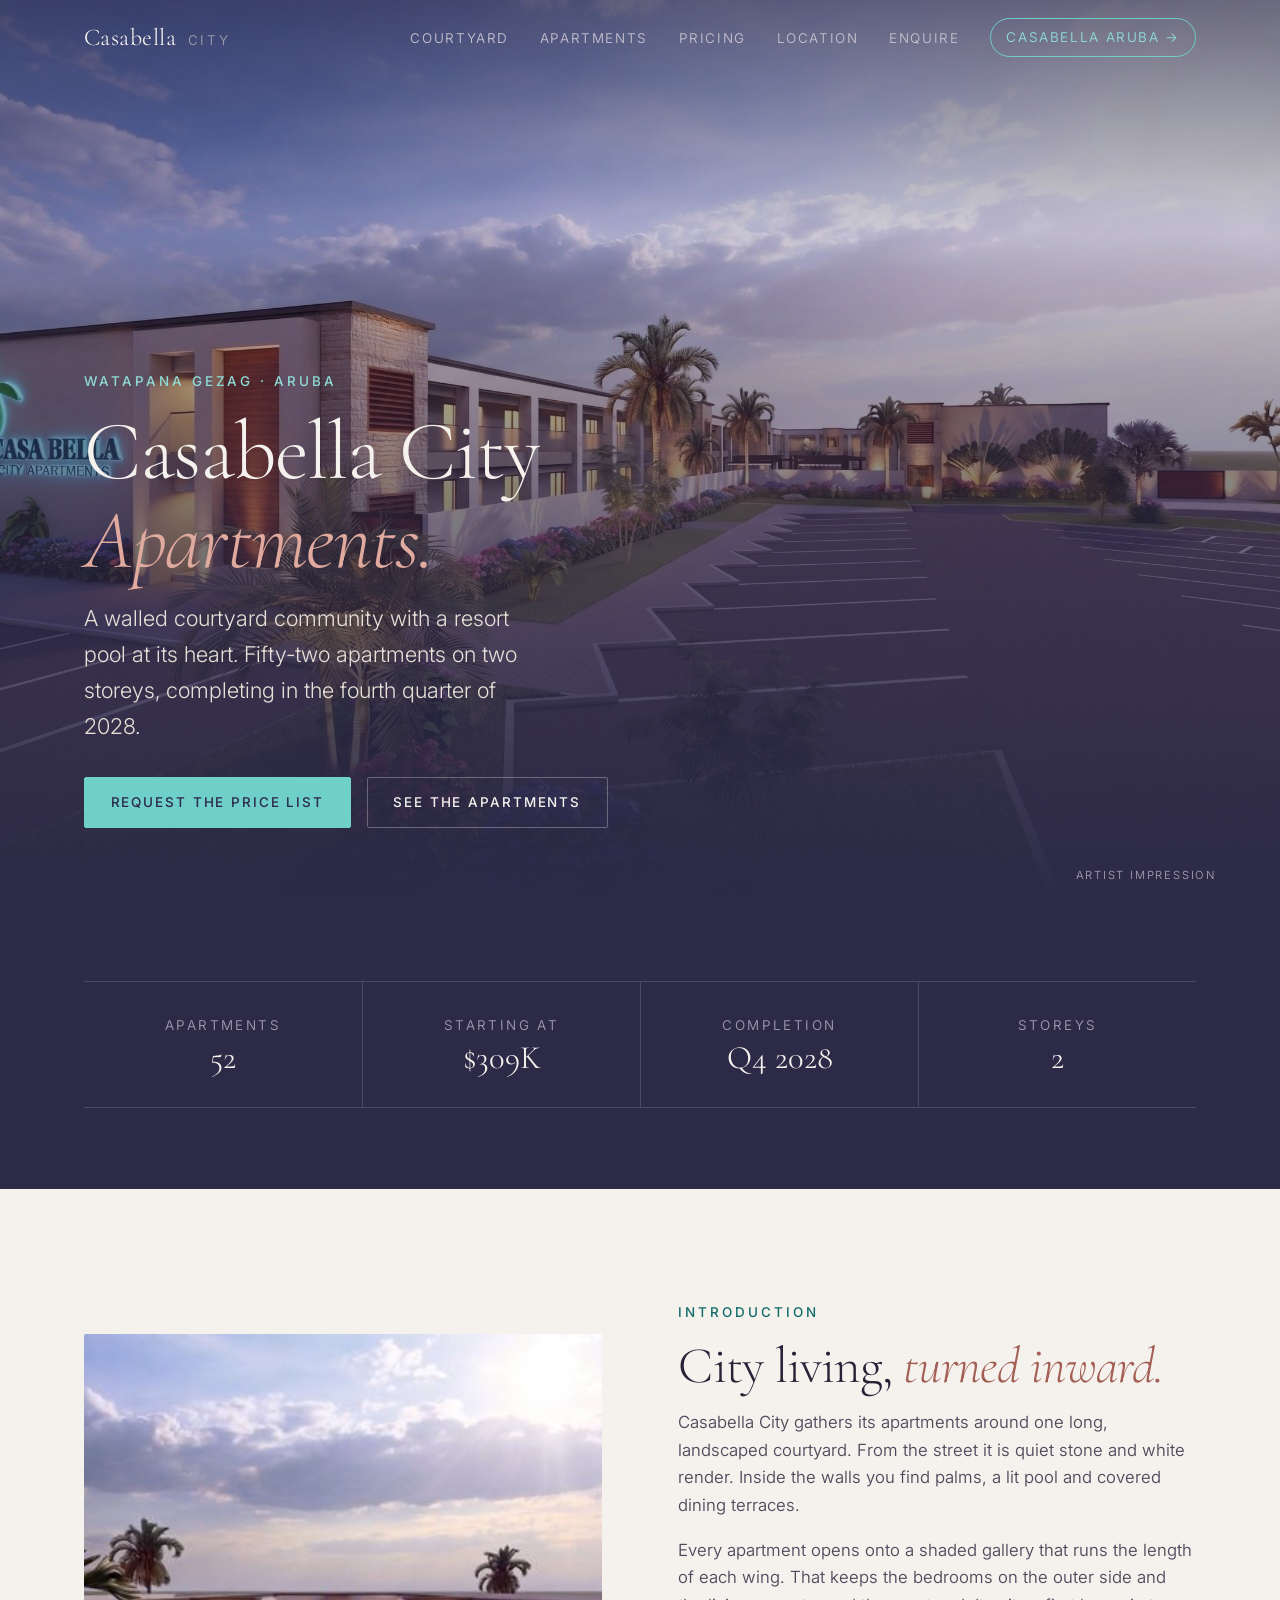
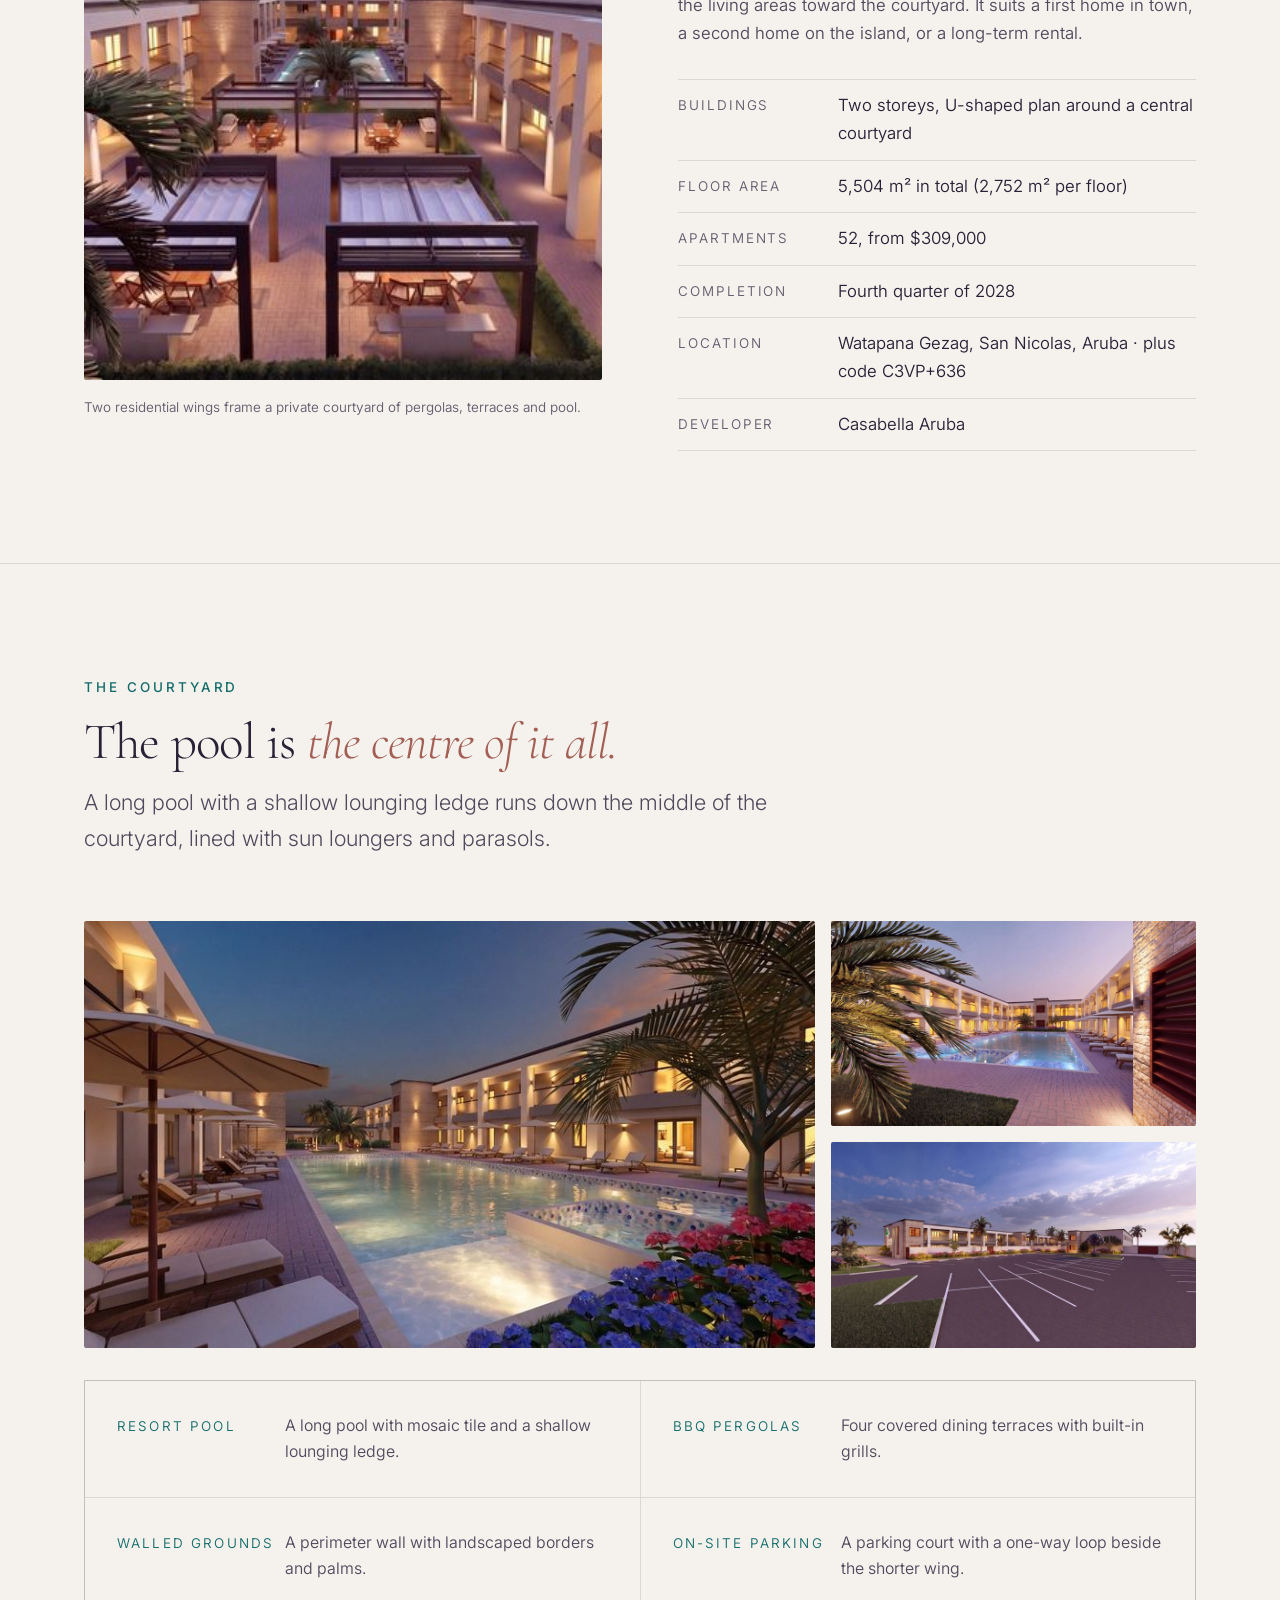
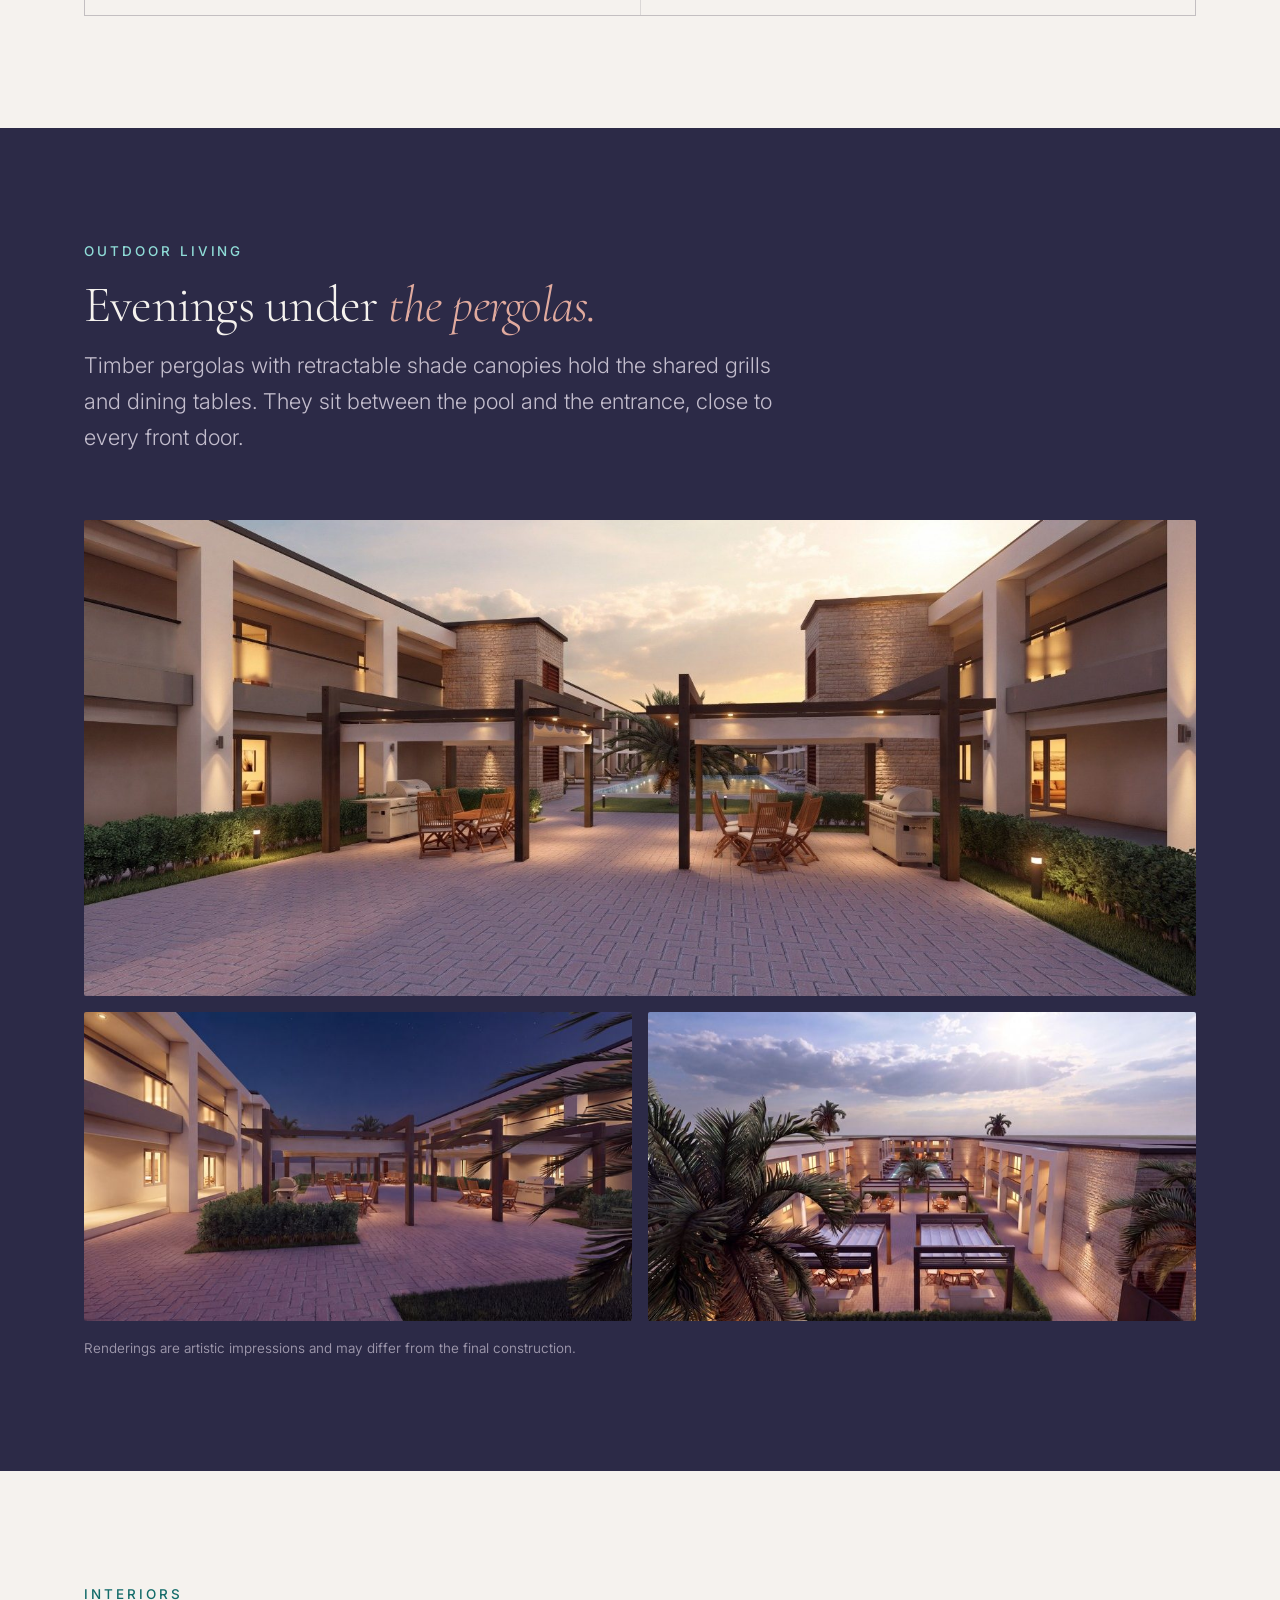
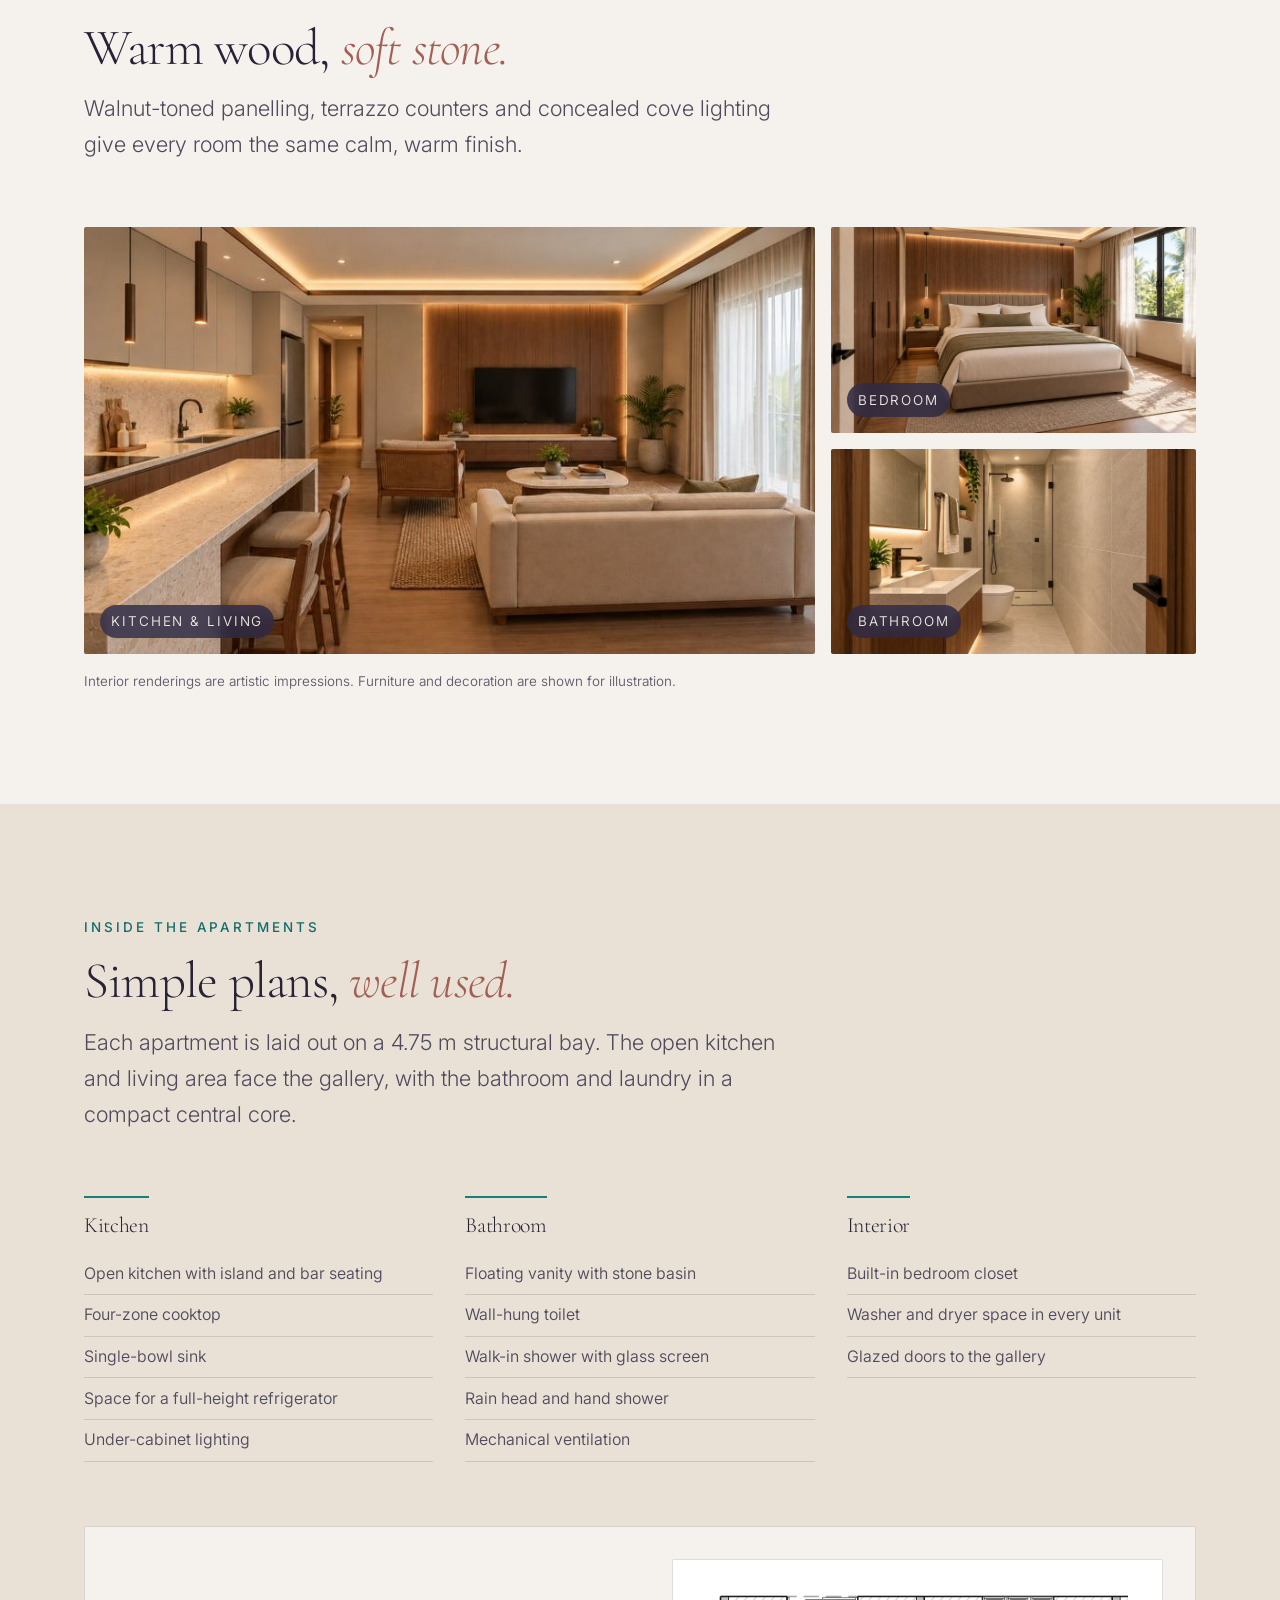
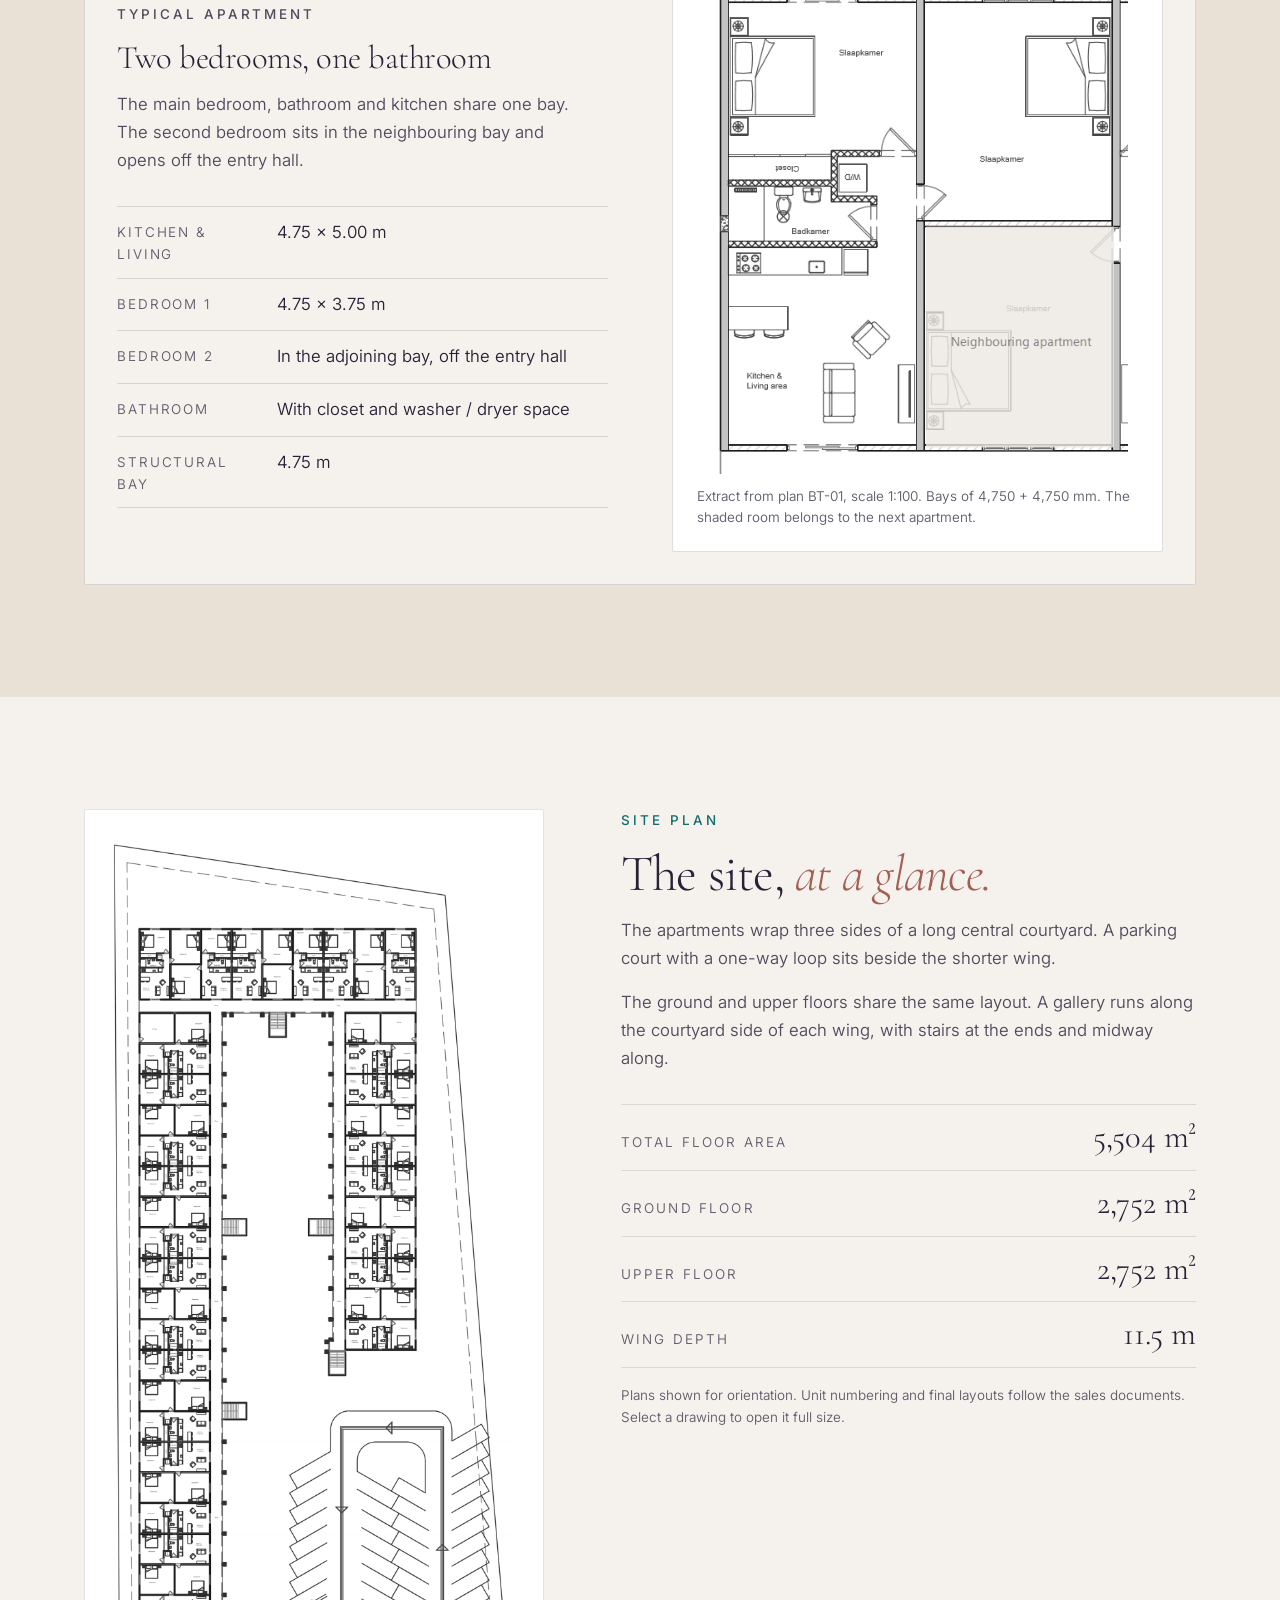
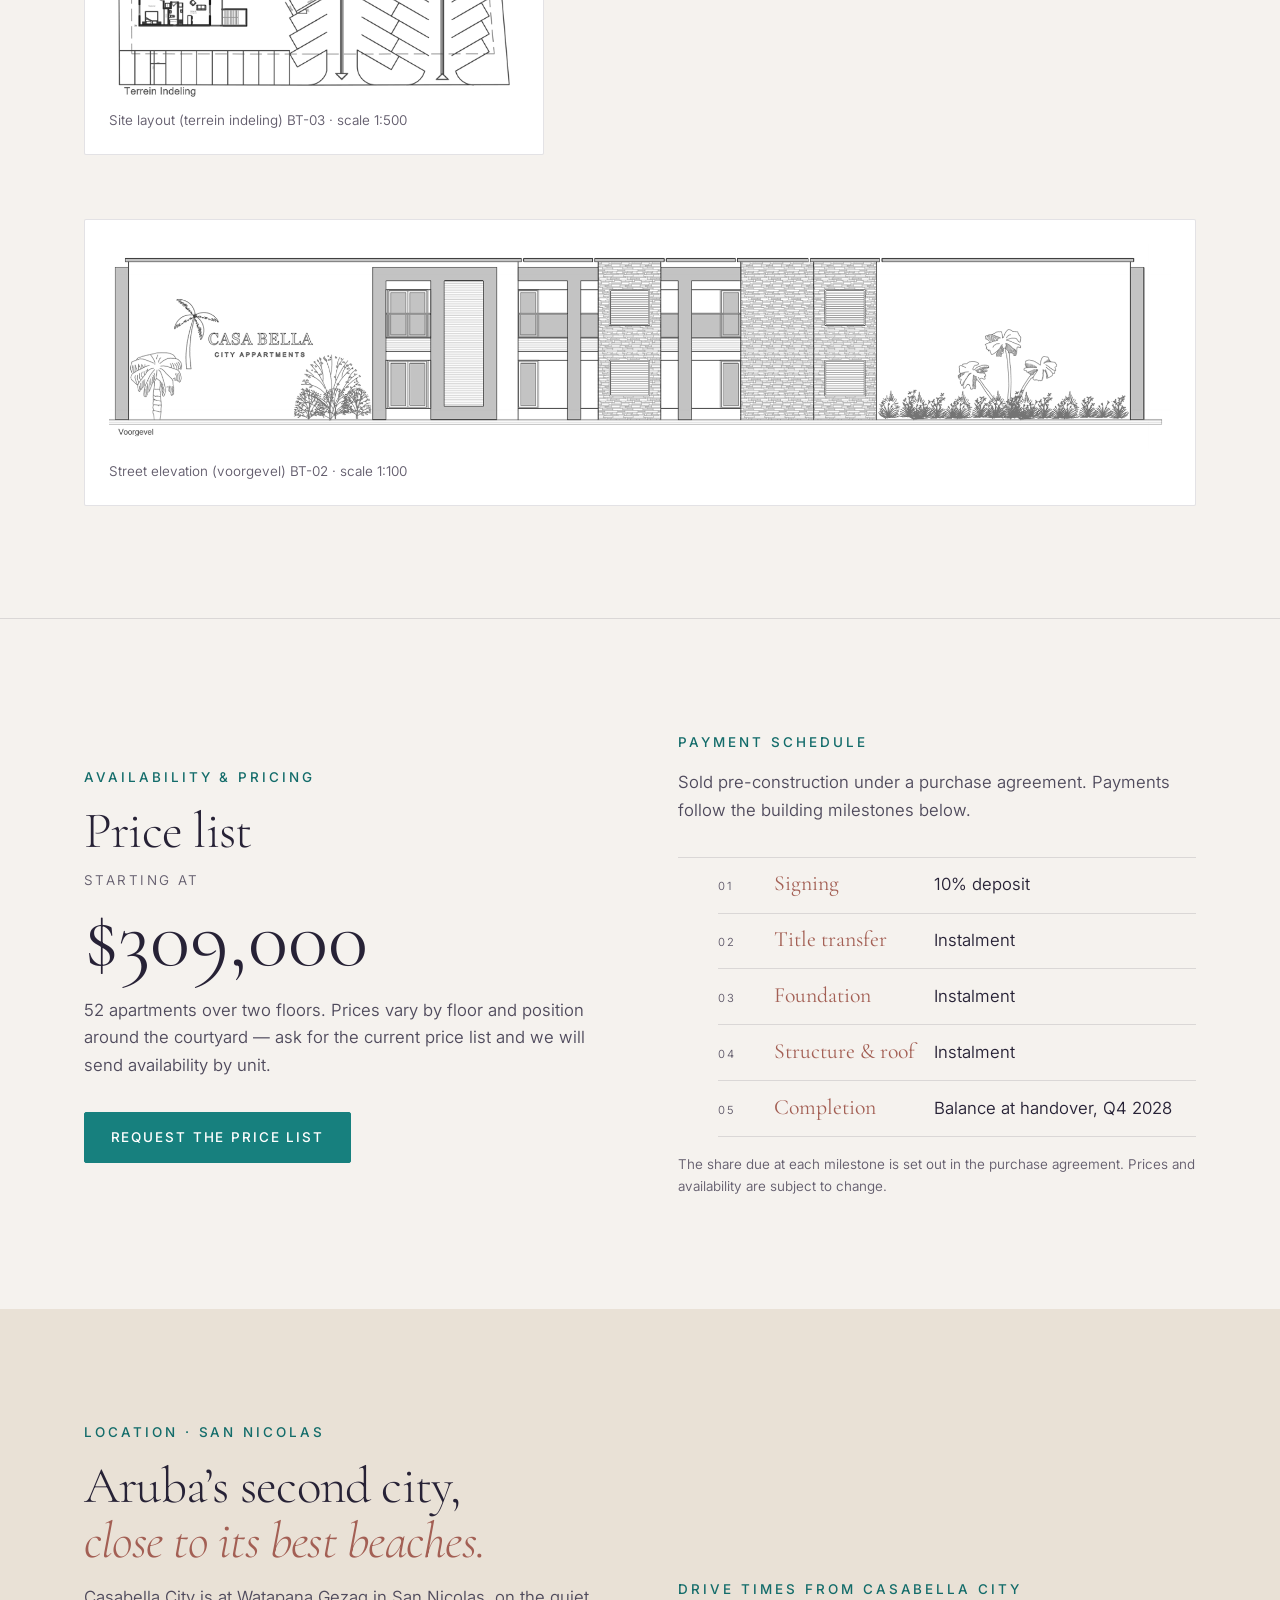
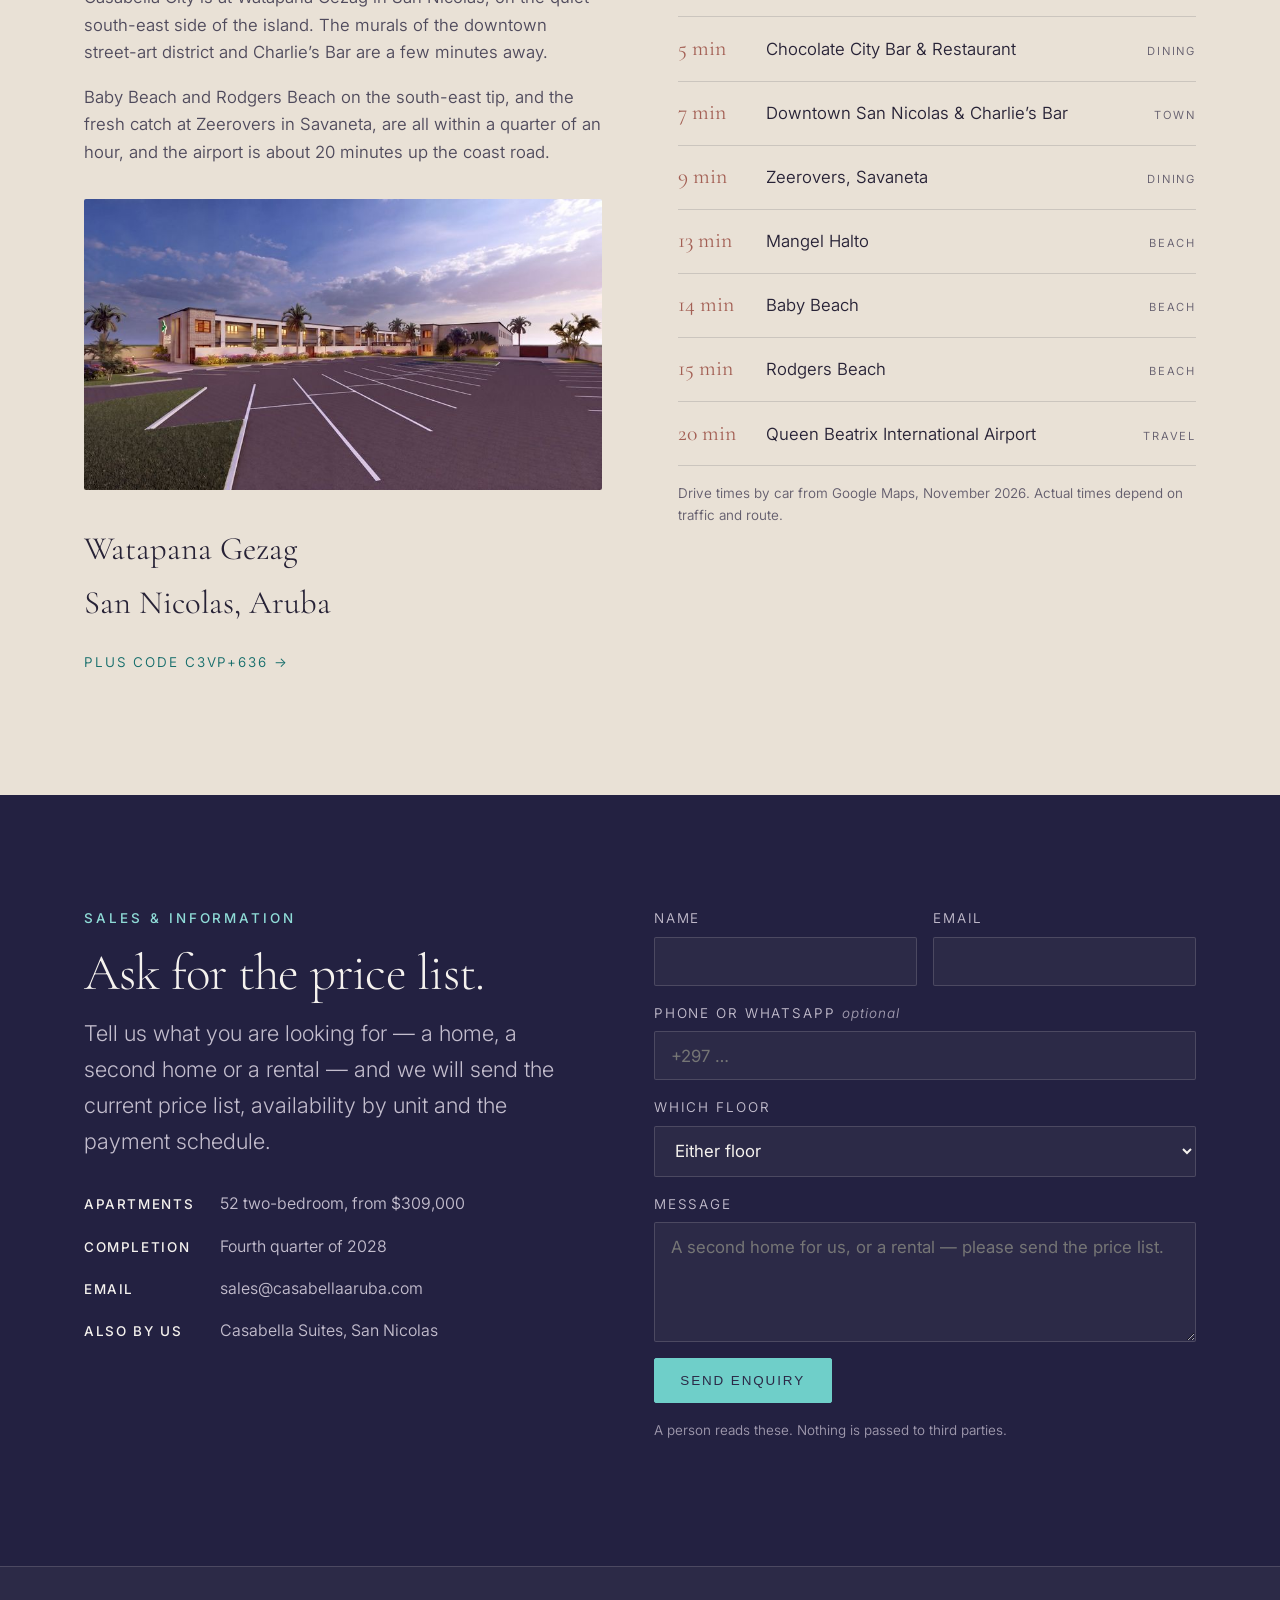
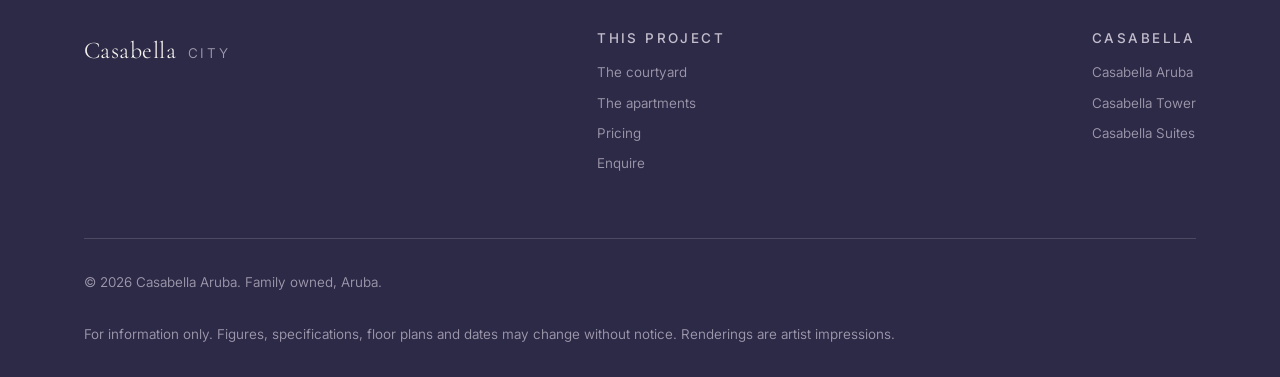
==== commit 37ca02dd: "Show Watapana Gezag as the City location The hero, the location fact, the address block and the stru" ====
--- a/city/index.html
+++ b/city/index.html
@@ -32,7 +32,7 @@
       href="https://fonts.googleapis.com/css2?family=Cormorant+Garamond:ital,wght@0,300;0,400;1,300;1,400&family=Inter:wght@300;400;500&display=swap"
       rel="stylesheet"
     />
-    <link rel="stylesheet" href="/city/css/styles.css?v=20261104-1" />
+    <link rel="stylesheet" href="/city/css/styles.css?v=20261104-2" />
 
     <script type="application/ld+json">
       {
@@ -44,6 +44,7 @@
         "numberOfFloors": "2",
         "address": {
           "@type": "PostalAddress",
+          "streetAddress": "Watapana Gezag",
           "addressLocality": "San Nicolas",
           "addressCountry": "AW"
         },
@@ -56,7 +57,7 @@
       }
     </script>
 
-    <script src="/city/js/main.js?v=20261104-1" defer></script>
+    <script src="/city/js/main.js?v=20261104-2" defer></script>
   </head>
 
   <body>
@@ -113,7 +114,7 @@
 
         <div class="shell">
           <div class="hero__inner">
-            <p class="eyebrow">San Nicolas · Aruba</p>
+            <p class="eyebrow">Watapana Gezag · Aruba</p>
             <h1>Casabella City <em>Apartments.</em></h1>
             <p class="hero__tagline">
               A walled courtyard community with a resort pool at its heart.
@@ -186,7 +187,7 @@
                 <div><dt>Floor area</dt><dd>5,504 m² in total (2,752 m² per floor)</dd></div>
                 <div><dt>Apartments</dt><dd>52, from $309,000</dd></div>
                 <div><dt>Completion</dt><dd>Fourth quarter of 2028</dd></div>
-                <div><dt>Location</dt><dd>San Nicolas, Aruba · plus code C3VP+636</dd></div>
+                <div><dt>Location</dt><dd>Watapana Gezag, San Nicolas, Aruba · plus code C3VP+636</dd></div>
                 <div><dt>Developer</dt><dd>Casabella Aruba</dd></div>
               </dl>
             </div>
@@ -547,8 +548,8 @@
               <h2>Aruba’s second city, <em>close to its best beaches.</em></h2>
               <div class="split__body">
                 <p>
-                  Casabella City is in San Nicolas, on the quiet south-east side
-                  of the island. The murals of the downtown street-art district
+                  Casabella City is at Watapana Gezag in San Nicolas, on the
+                  quiet south-east side of the island. The murals of the downtown street-art district
                   and Charlie’s Bar are a few minutes away.
                 </p>
                 <p>
@@ -567,11 +568,13 @@
                 loading="lazy" decoding="async" />
                 </figure>
                 <p class="address">
+                  Watapana Gezag<br />San Nicolas, Aruba<br />
                   <a
+                    class="address__code"
                     href="https://www.google.com/maps/search/?api=1&amp;query=C3VP%2B636%20San%20Nicolas%20Aruba"
                     target="_blank"
                     rel="noopener"
-                  >C3VP+636</a><br />San Nicolas, Aruba
+                  >Plus code C3VP+636 &rarr;</a>
                 </p>
               </div>
             </div>
@@ -619,7 +622,7 @@
             <div data-reveal>
               <form id="enquiry-form" name="enquiry" method="POST" action="/api/enquiry">
                 <input type="hidden" name="interest" value="city" />
-                <input type="hidden" name="page" value="City · San Nicolas" />
+                <input type="hidden" name="page" value="City · Watapana Gezag" />
                 <p class="hp">
                   <label>Leave this empty <input name="bot-field" tabindex="-1" /></label>
                 </p>
--- a/city/css/styles.css
+++ b/city/css/styles.css
@@ -1121,6 +1121,16 @@
 }
 .address a { border-bottom: 1px solid var(--line-strong); }
 .address a:hover { color: var(--brass-400); border-color: var(--brass-400); }
+.address .address__code {
+  display: inline-block;
+  margin-top: 0.6rem;
+  border-bottom: 0;
+  font-family: var(--font-body);
+  font-size: var(--step--1);
+  letter-spacing: 0.14em;
+  text-transform: uppercase;
+  color: var(--brass-400);
+}
 
 @media (max-width: 900px) {
   .amenities,
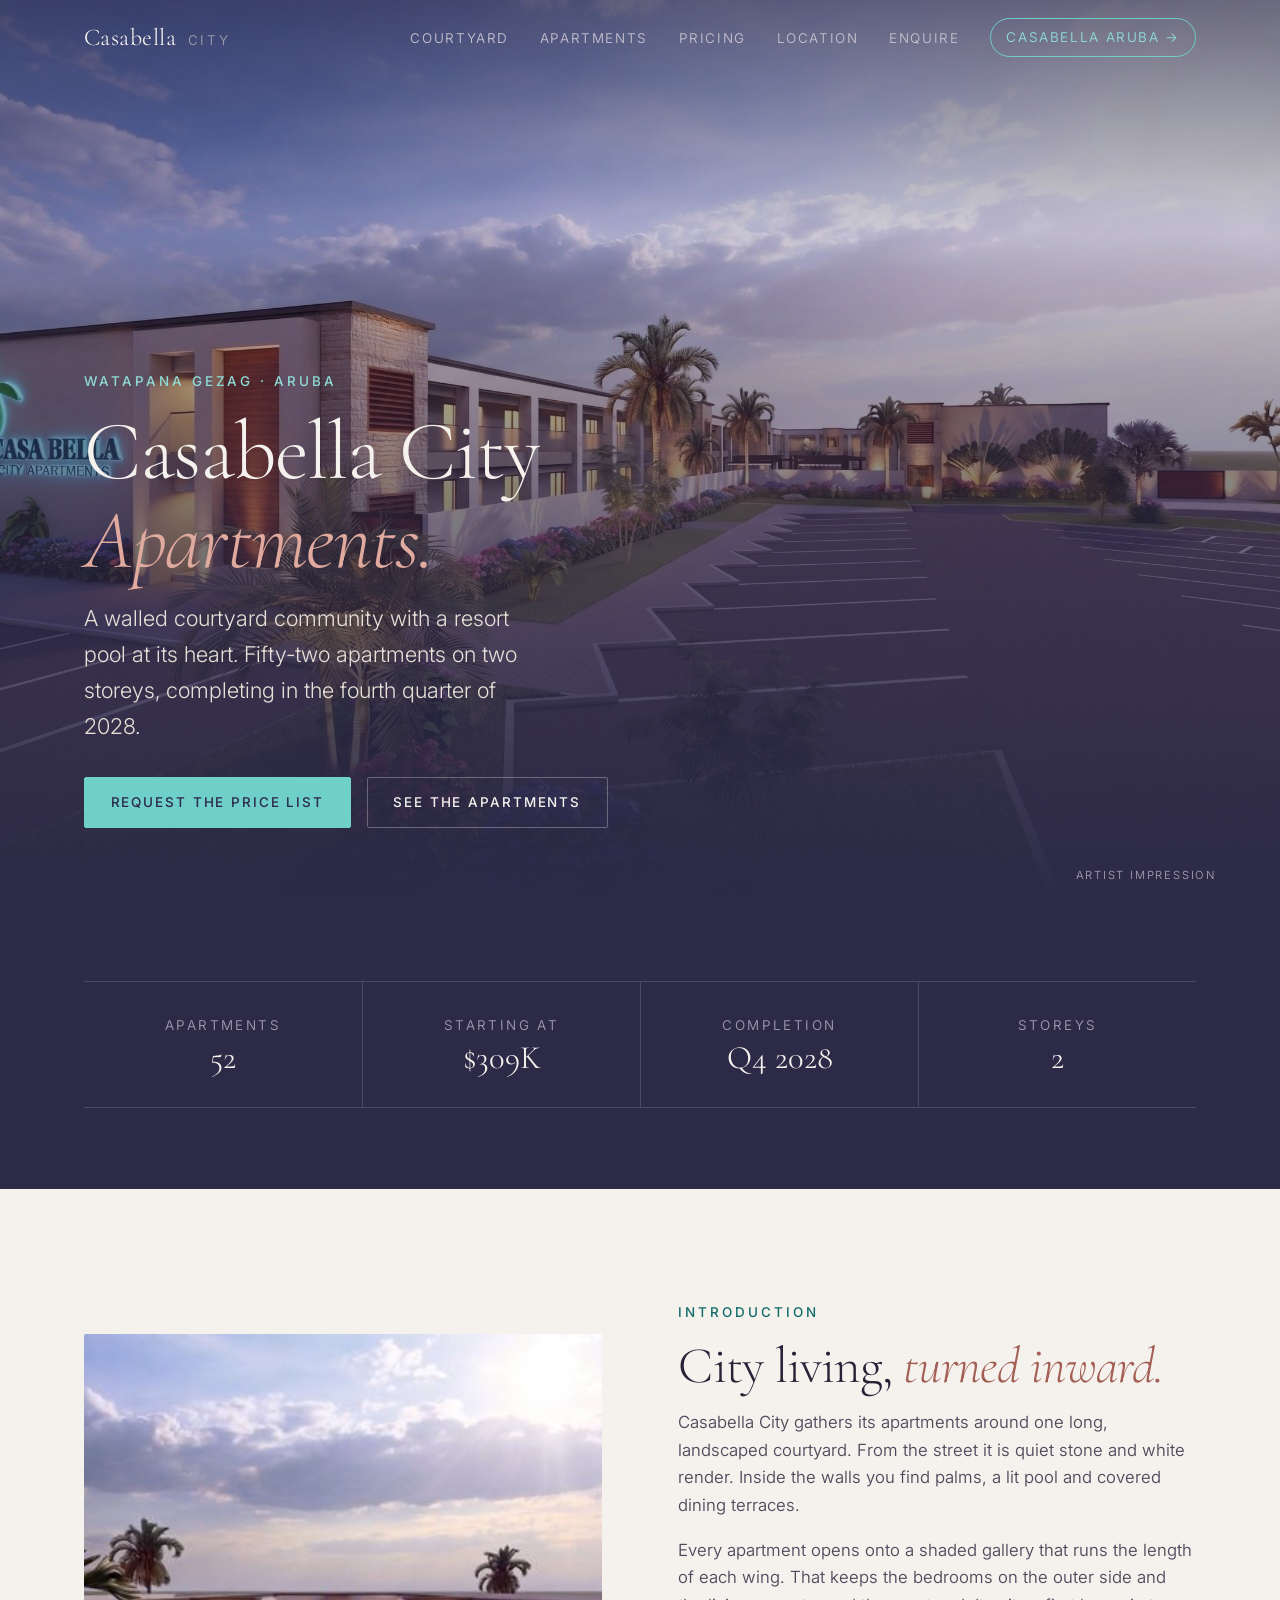
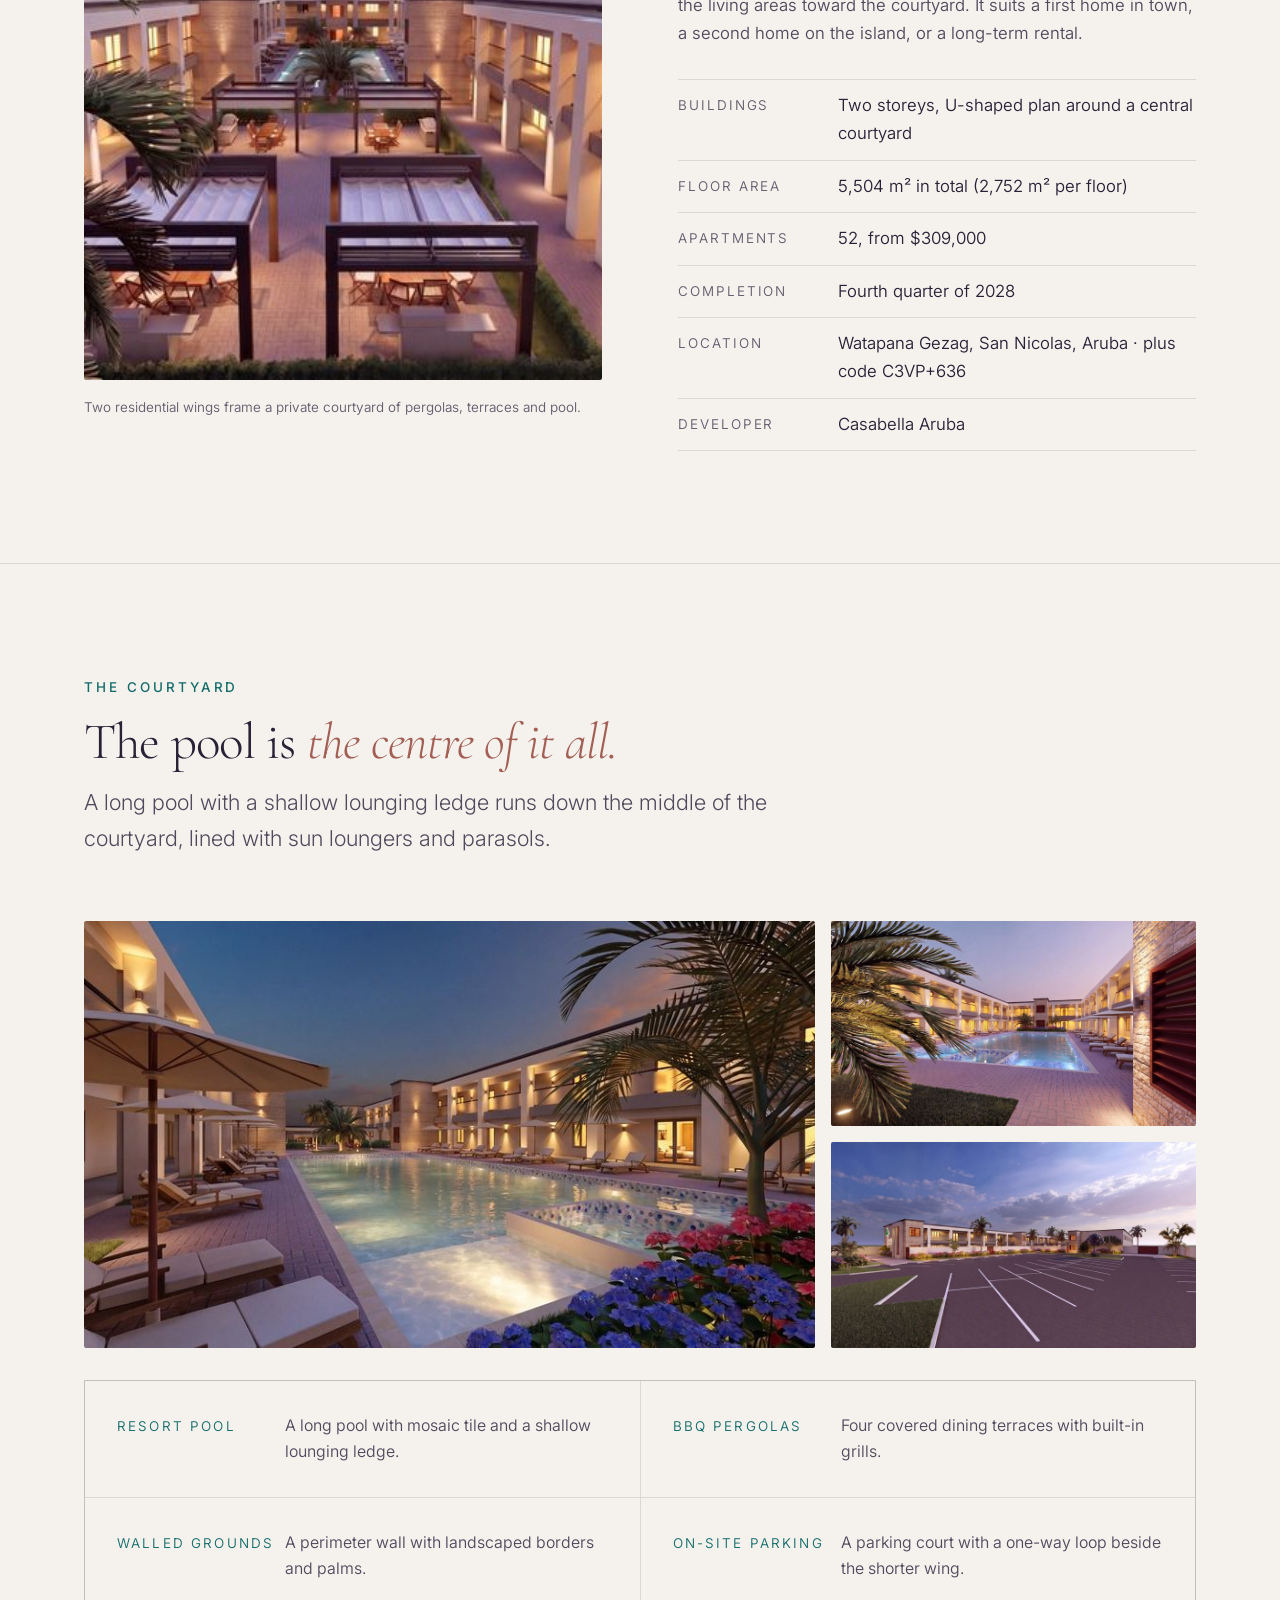
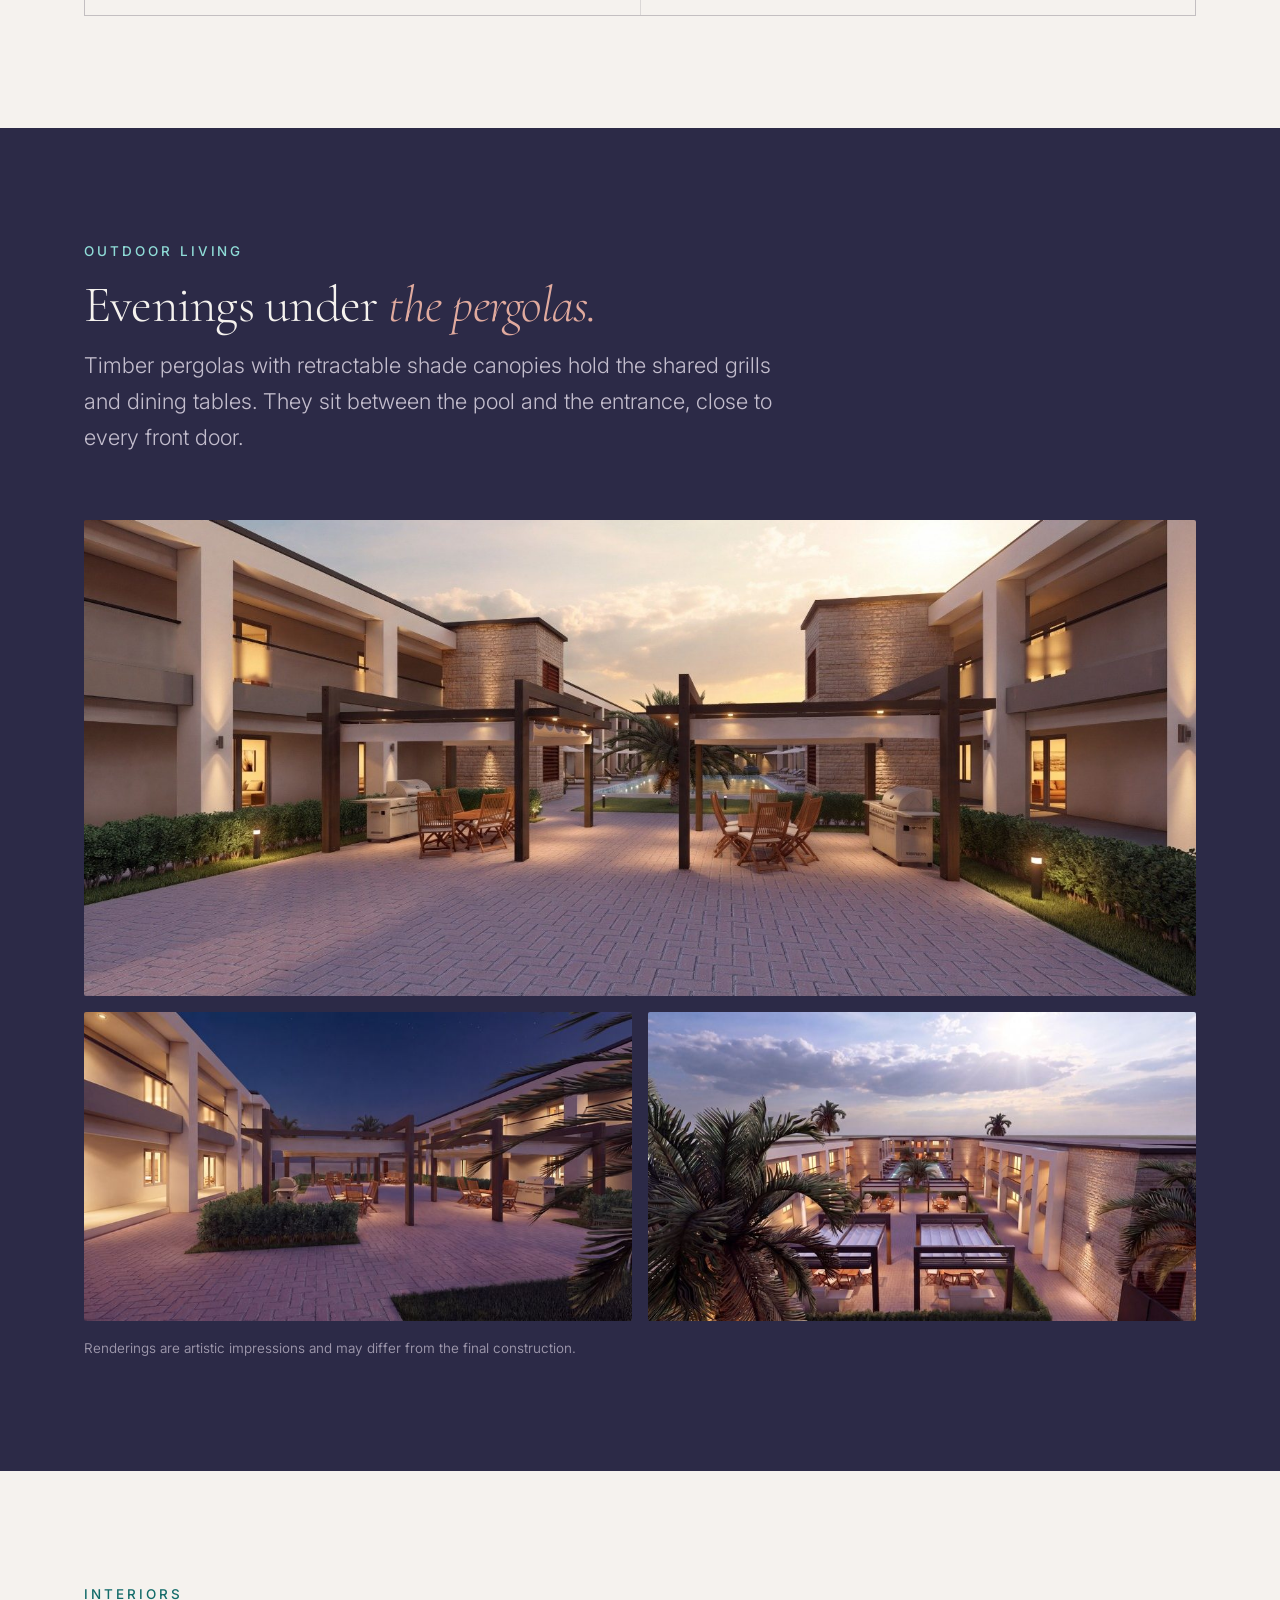
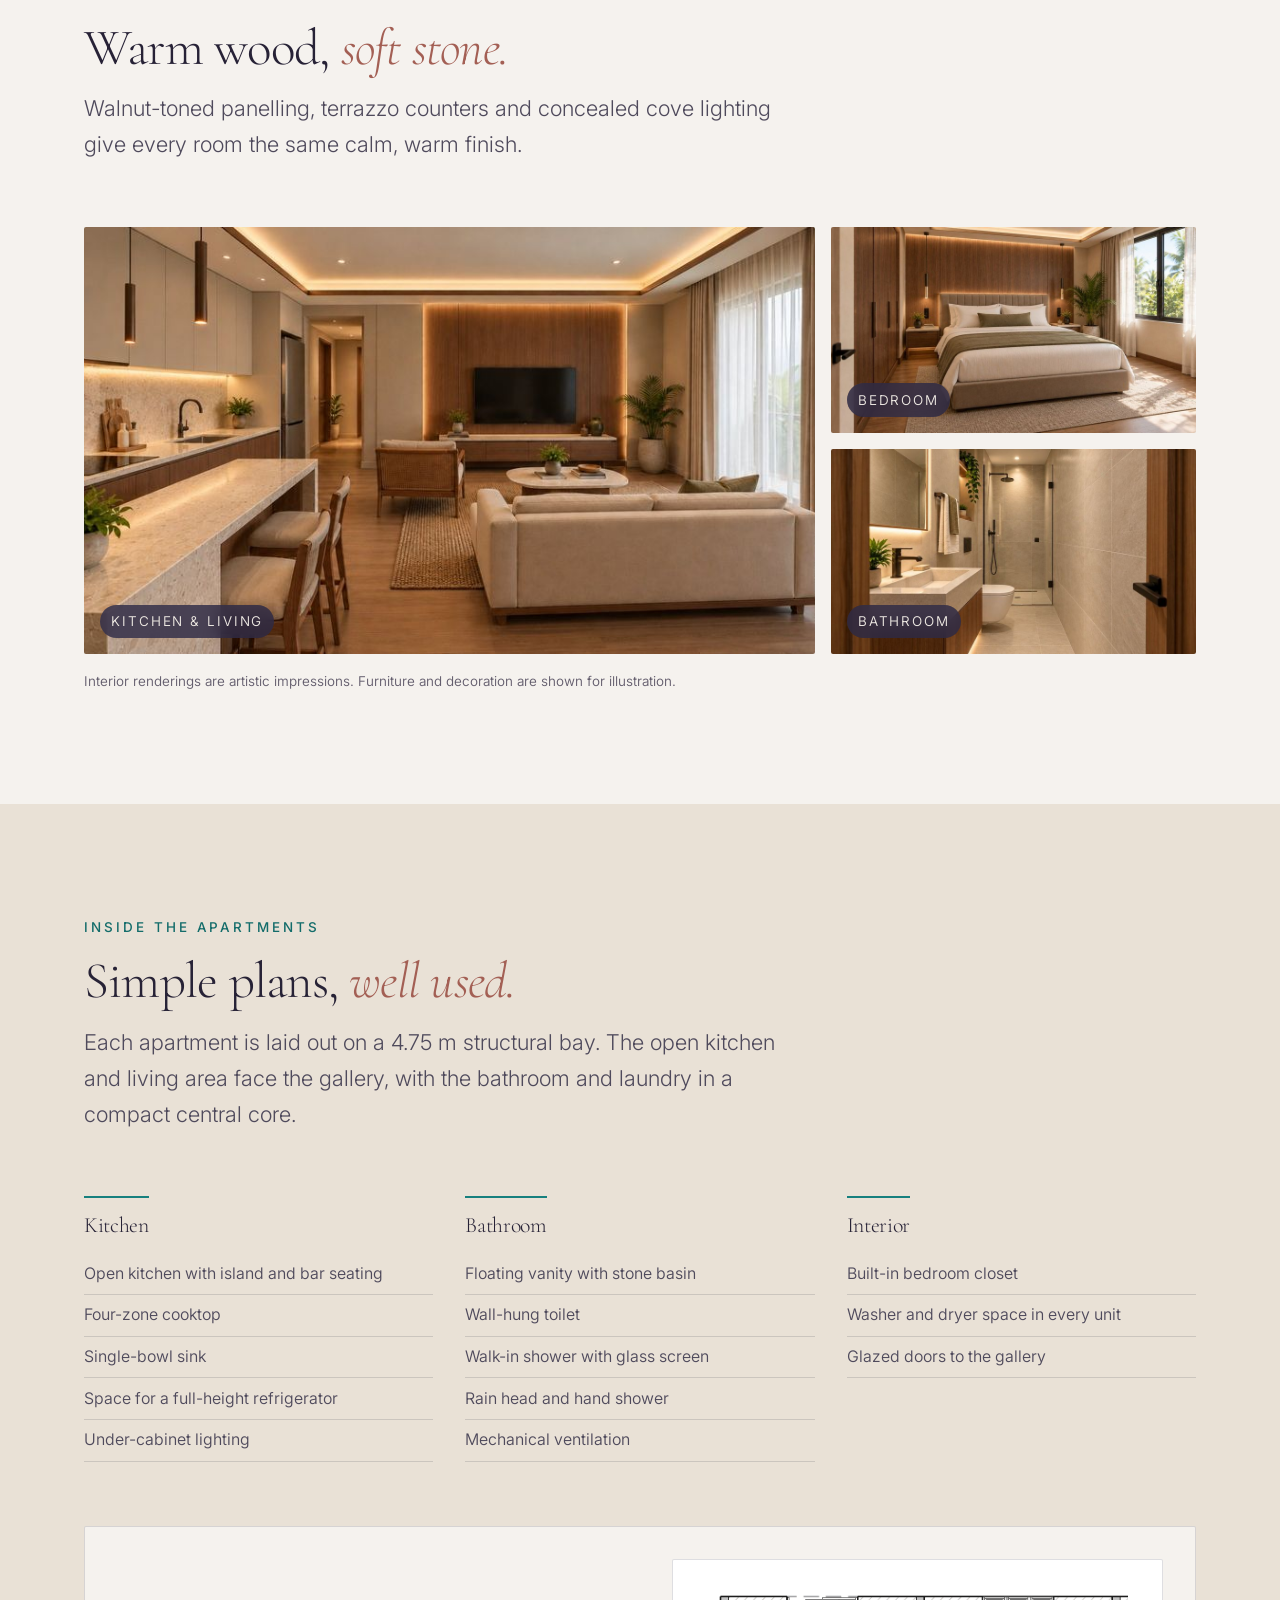
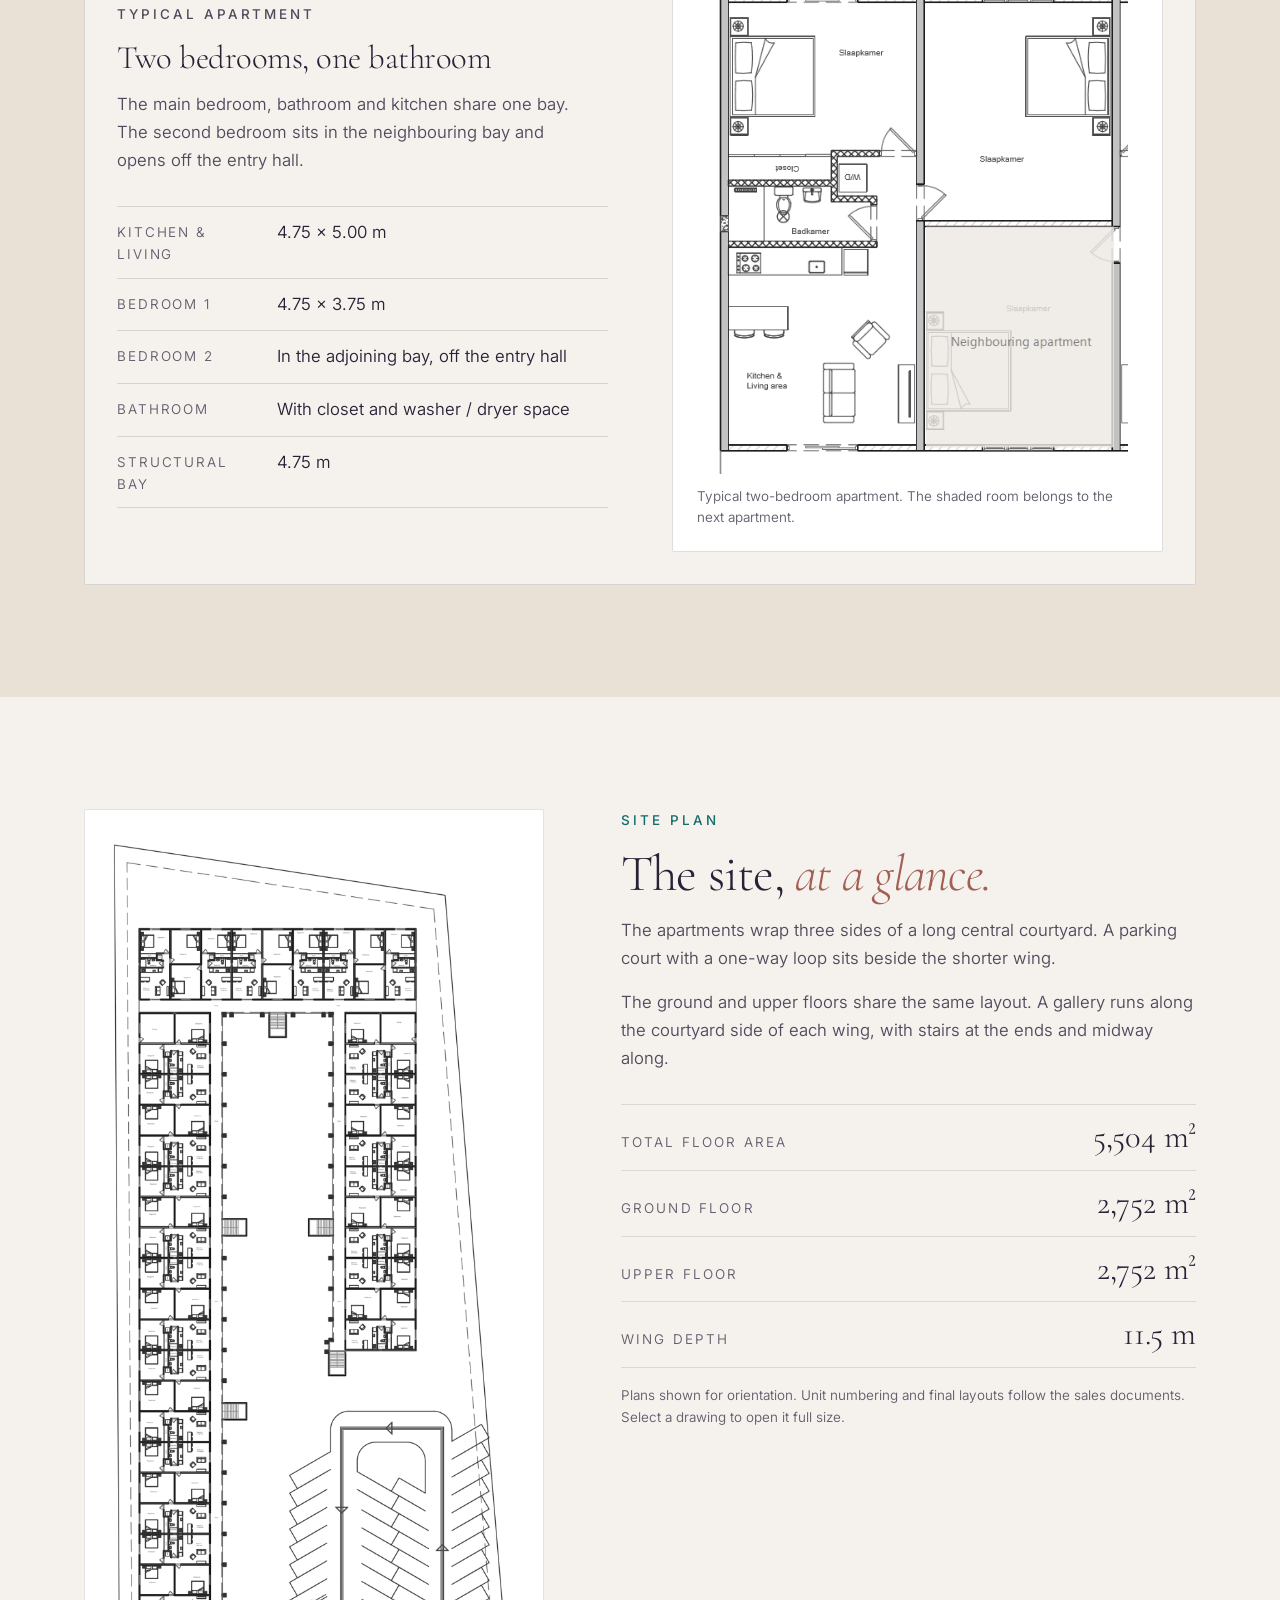
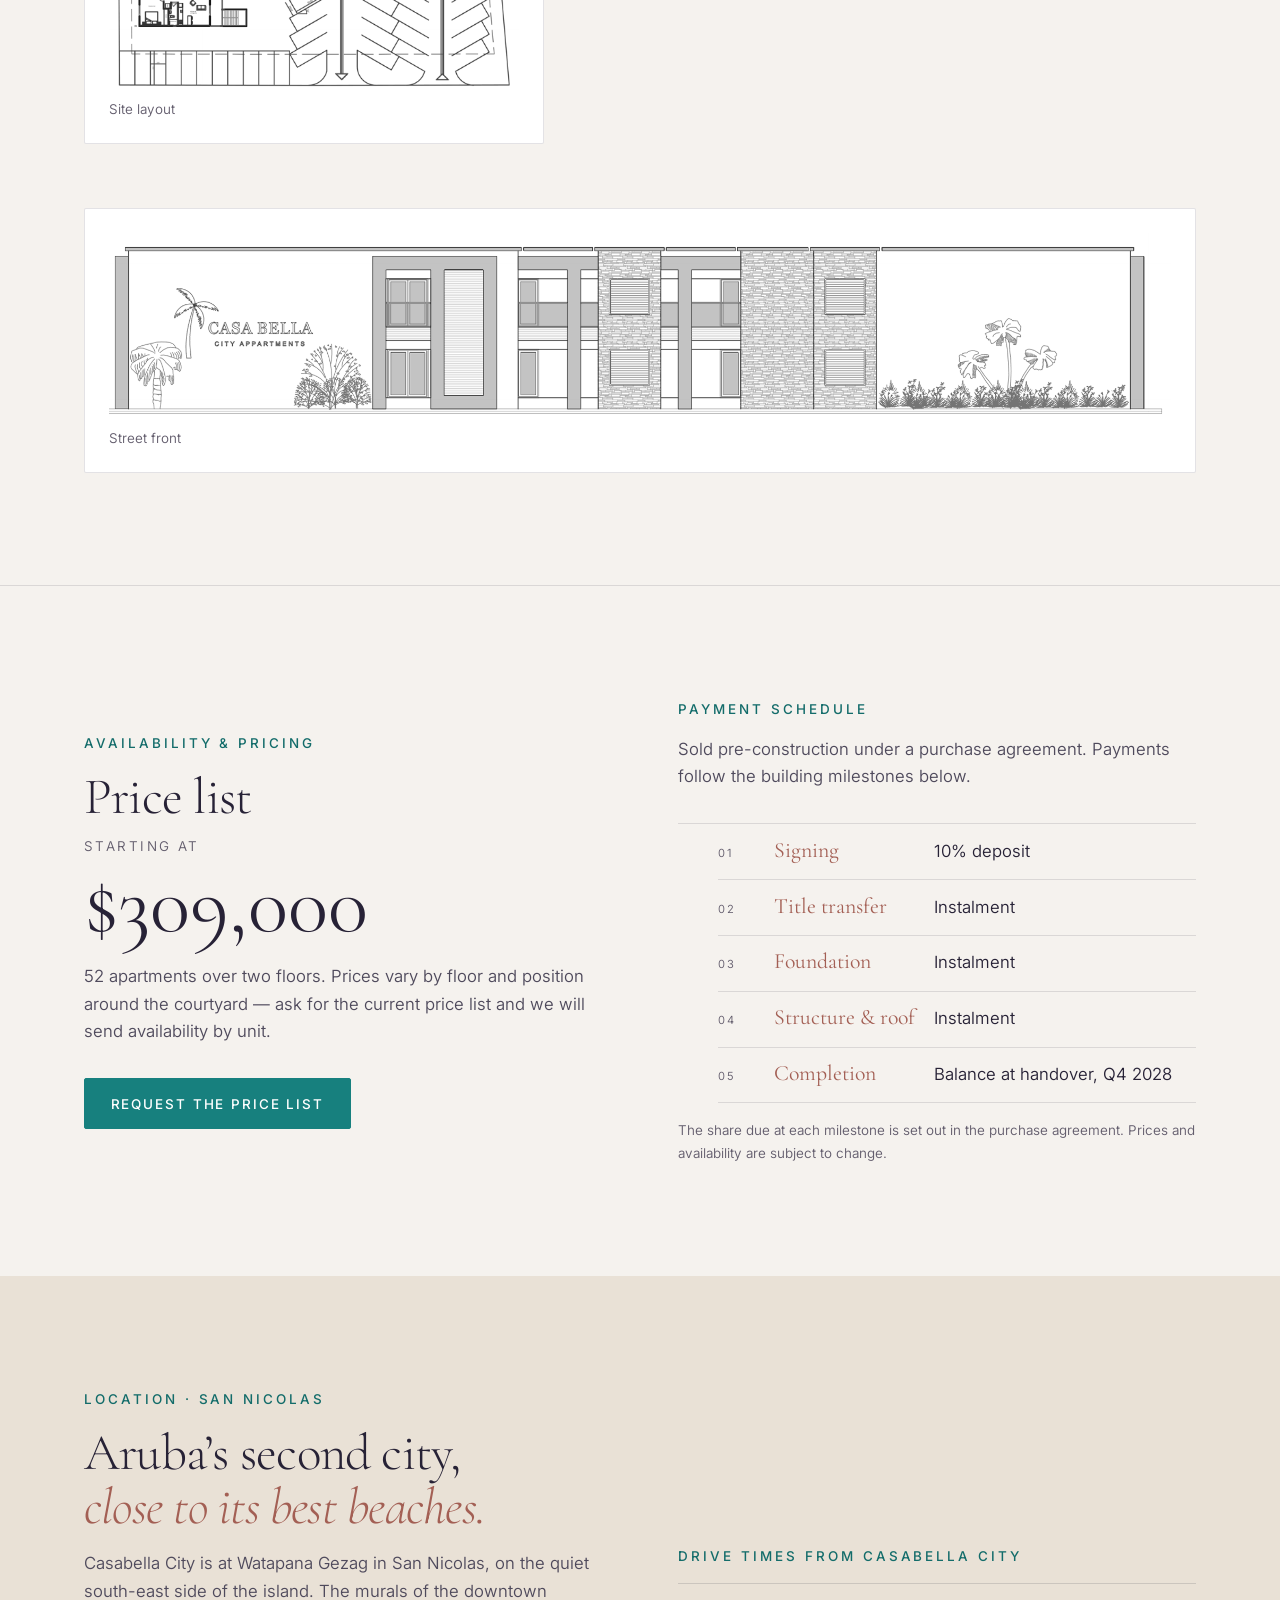
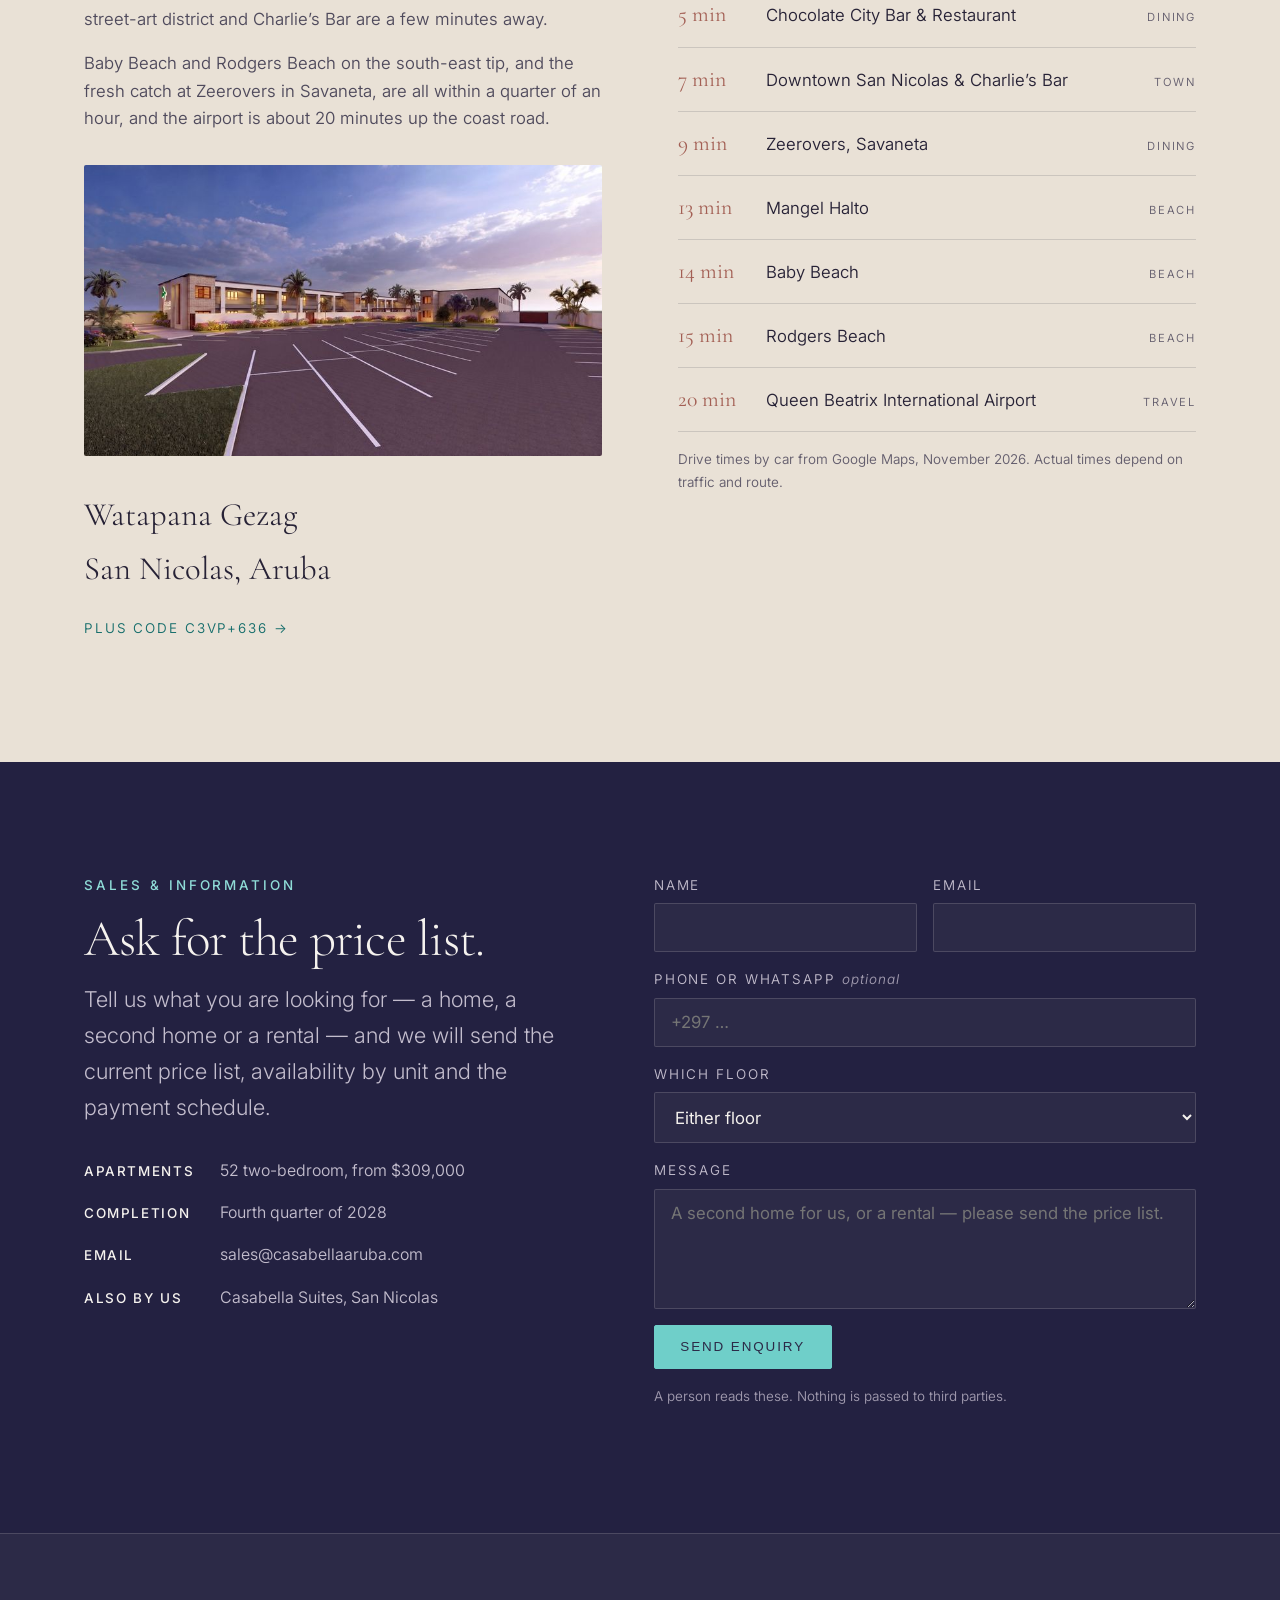
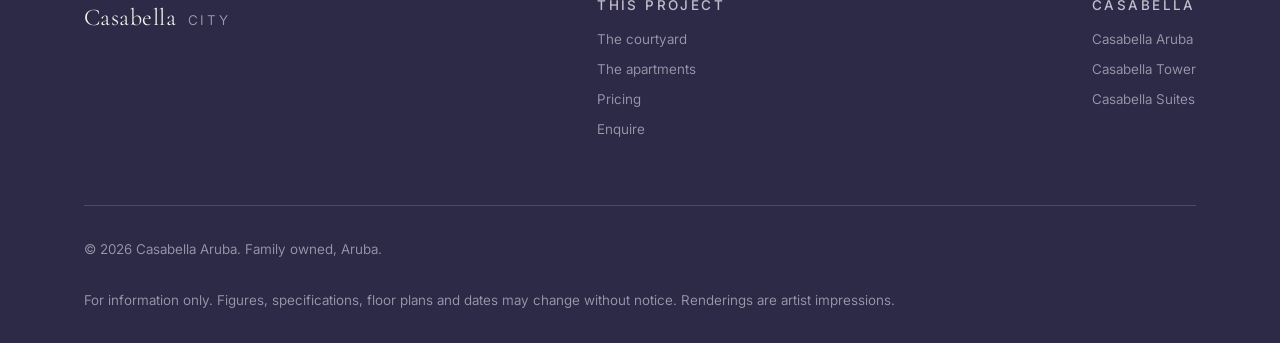
==== commit 10664b8a: "Drop the technical labels from the City drawings The captions under the site layout, street front an" ====
--- a/city/index.html
+++ b/city/index.html
@@ -430,8 +430,8 @@
                   loading="lazy" decoding="async" />
               </a>
               <figcaption>
-                Extract from plan BT-01, scale 1:100. Bays of 4,750 + 4,750 mm.
-                The shaded room belongs to the next apartment.
+                Typical two-bedroom apartment. The shaded room belongs to the
+                next apartment.
               </figcaption>
             </figure>
           </article>
@@ -447,11 +447,11 @@
               <a href="/assets/img/city/plan-site.png" target="_blank" rel="noopener">
                 <img
                   src="/assets/img/city/plan-site.png"
-                  width="1200" height="2529"
-                  alt="Site layout BT-03: apartments wrap three sides of a long central courtyard, with a parking court and one-way loop beside the shorter wing."
+                  width="1200" height="2496"
+                  alt="Site layout: apartments wrap three sides of a long central courtyard, with a parking court and one-way loop beside the shorter wing."
                   loading="lazy" decoding="async" />
               </a>
-              <figcaption>Site layout (terrein indeling) BT-03 · scale 1:500</figcaption>
+              <figcaption>Site layout</figcaption>
             </figure>
 
             <div data-reveal>
@@ -487,11 +487,11 @@
             <a href="/assets/img/city/elevation-front.png" target="_blank" rel="noopener">
               <img
                 src="/assets/img/city/elevation-front.png"
-                width="2000" height="386"
-                alt="Street elevation BT-02: the two-storey front with the Casa Bella sign, stone-clad towers and louvred windows."
+                width="2000" height="344"
+                alt="Street front: the two-storey front with the Casa Bella sign, stone-clad towers and louvred windows."
                 loading="lazy" decoding="async" />
             </a>
-            <figcaption>Street elevation (voorgevel) BT-02 · scale 1:100</figcaption>
+            <figcaption>Street front</figcaption>
           </figure>
         </div>
       </section>
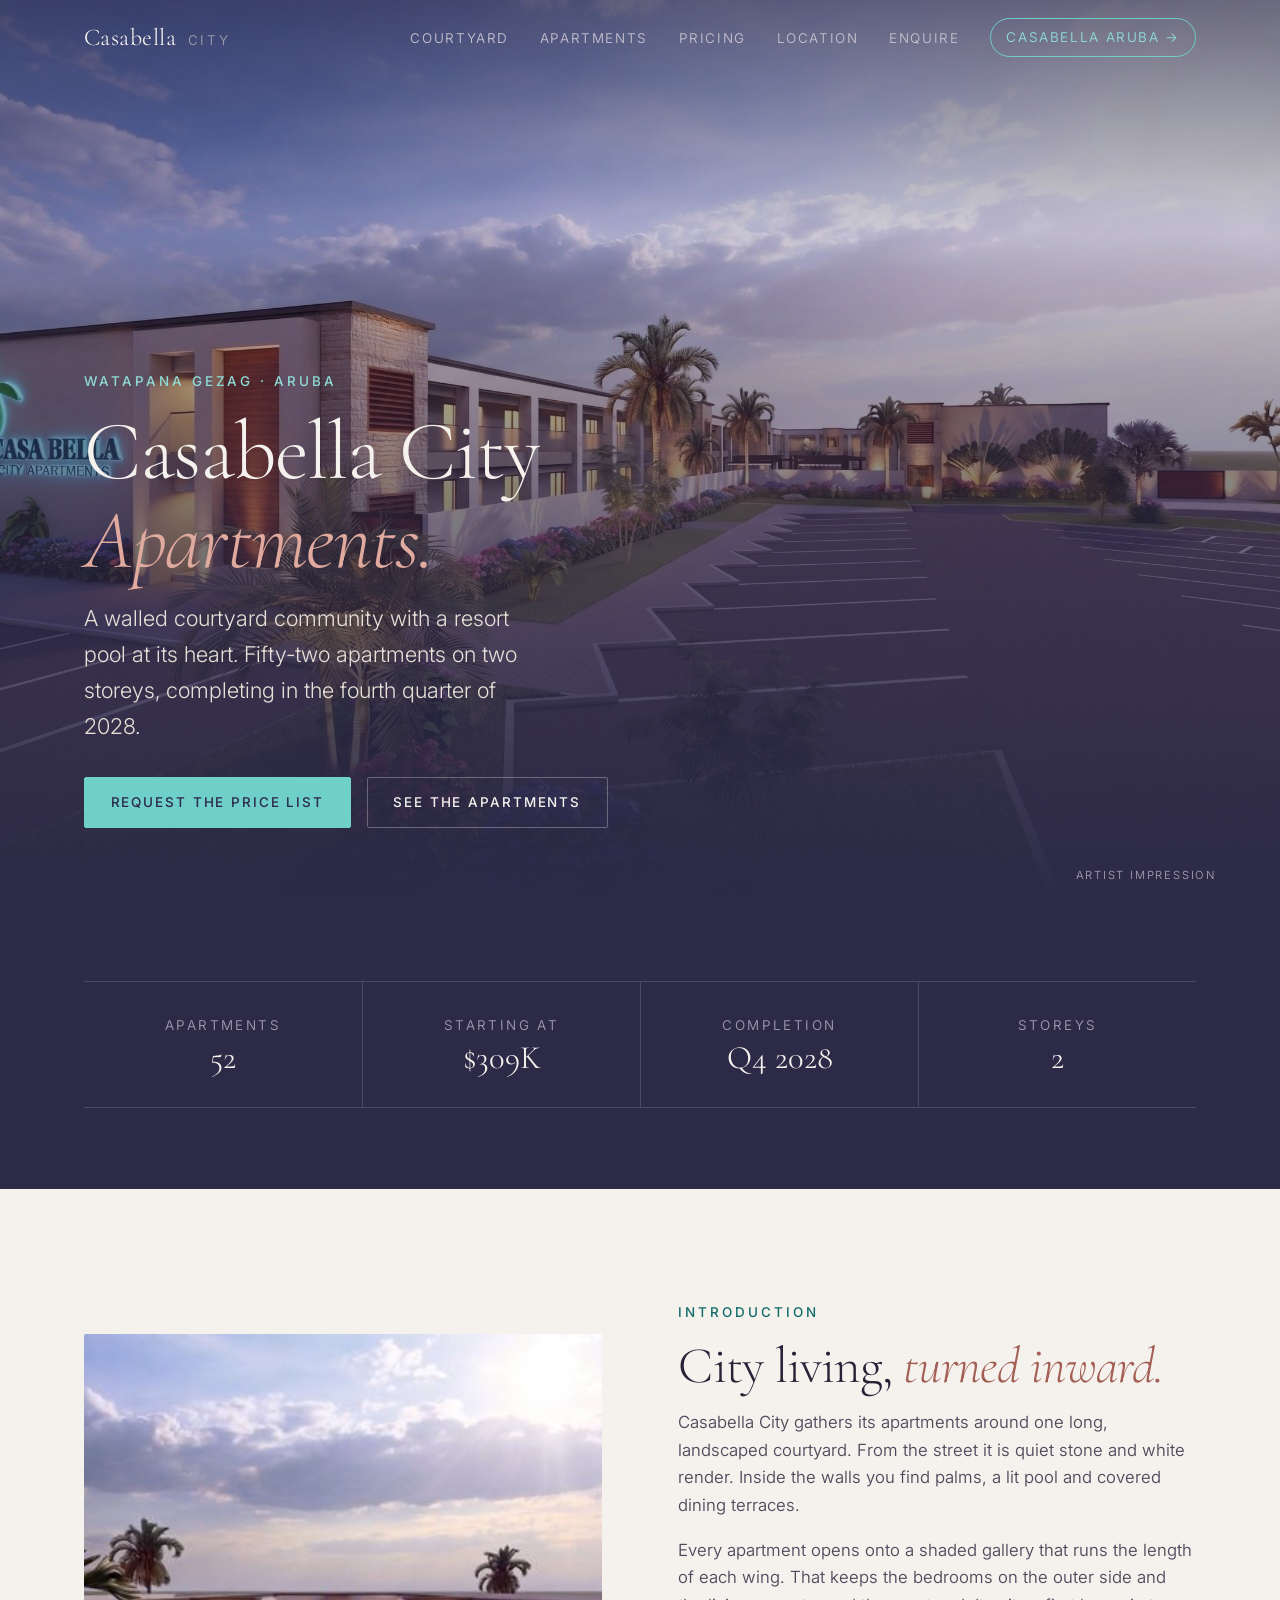
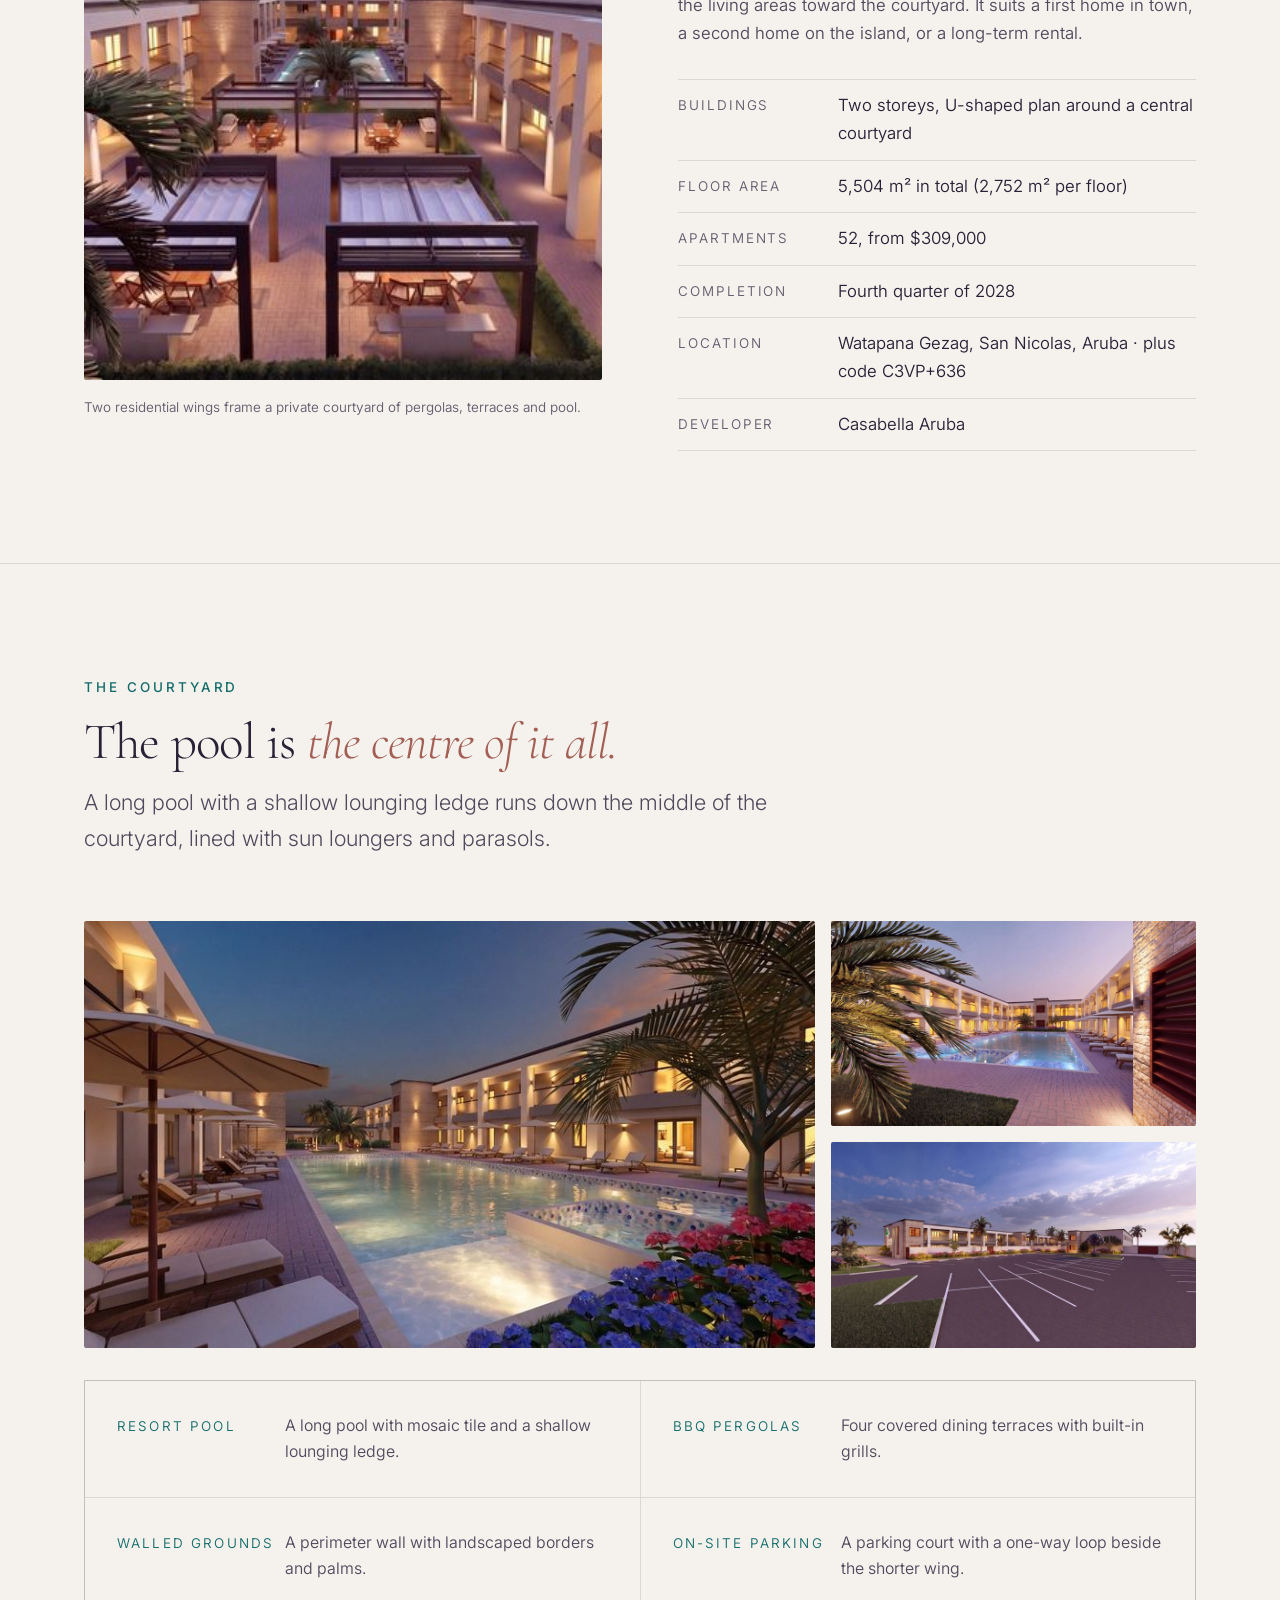
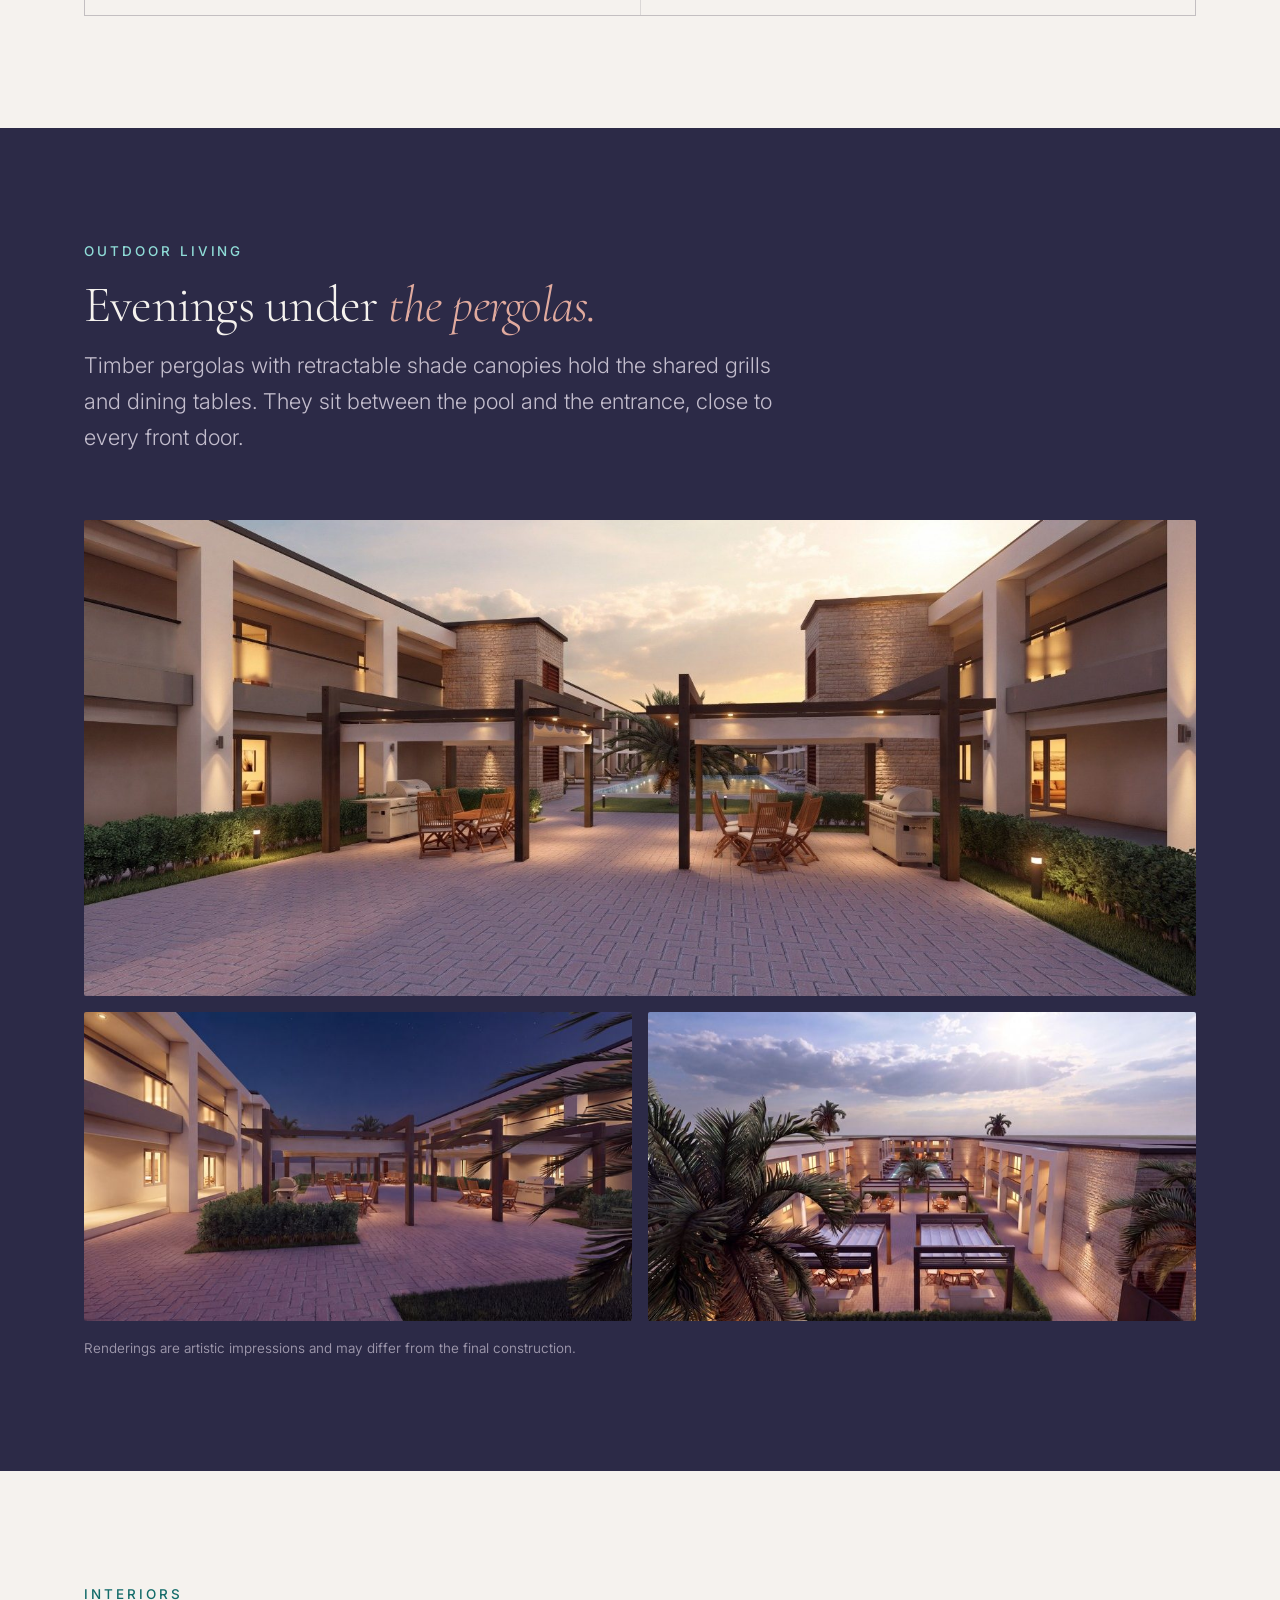
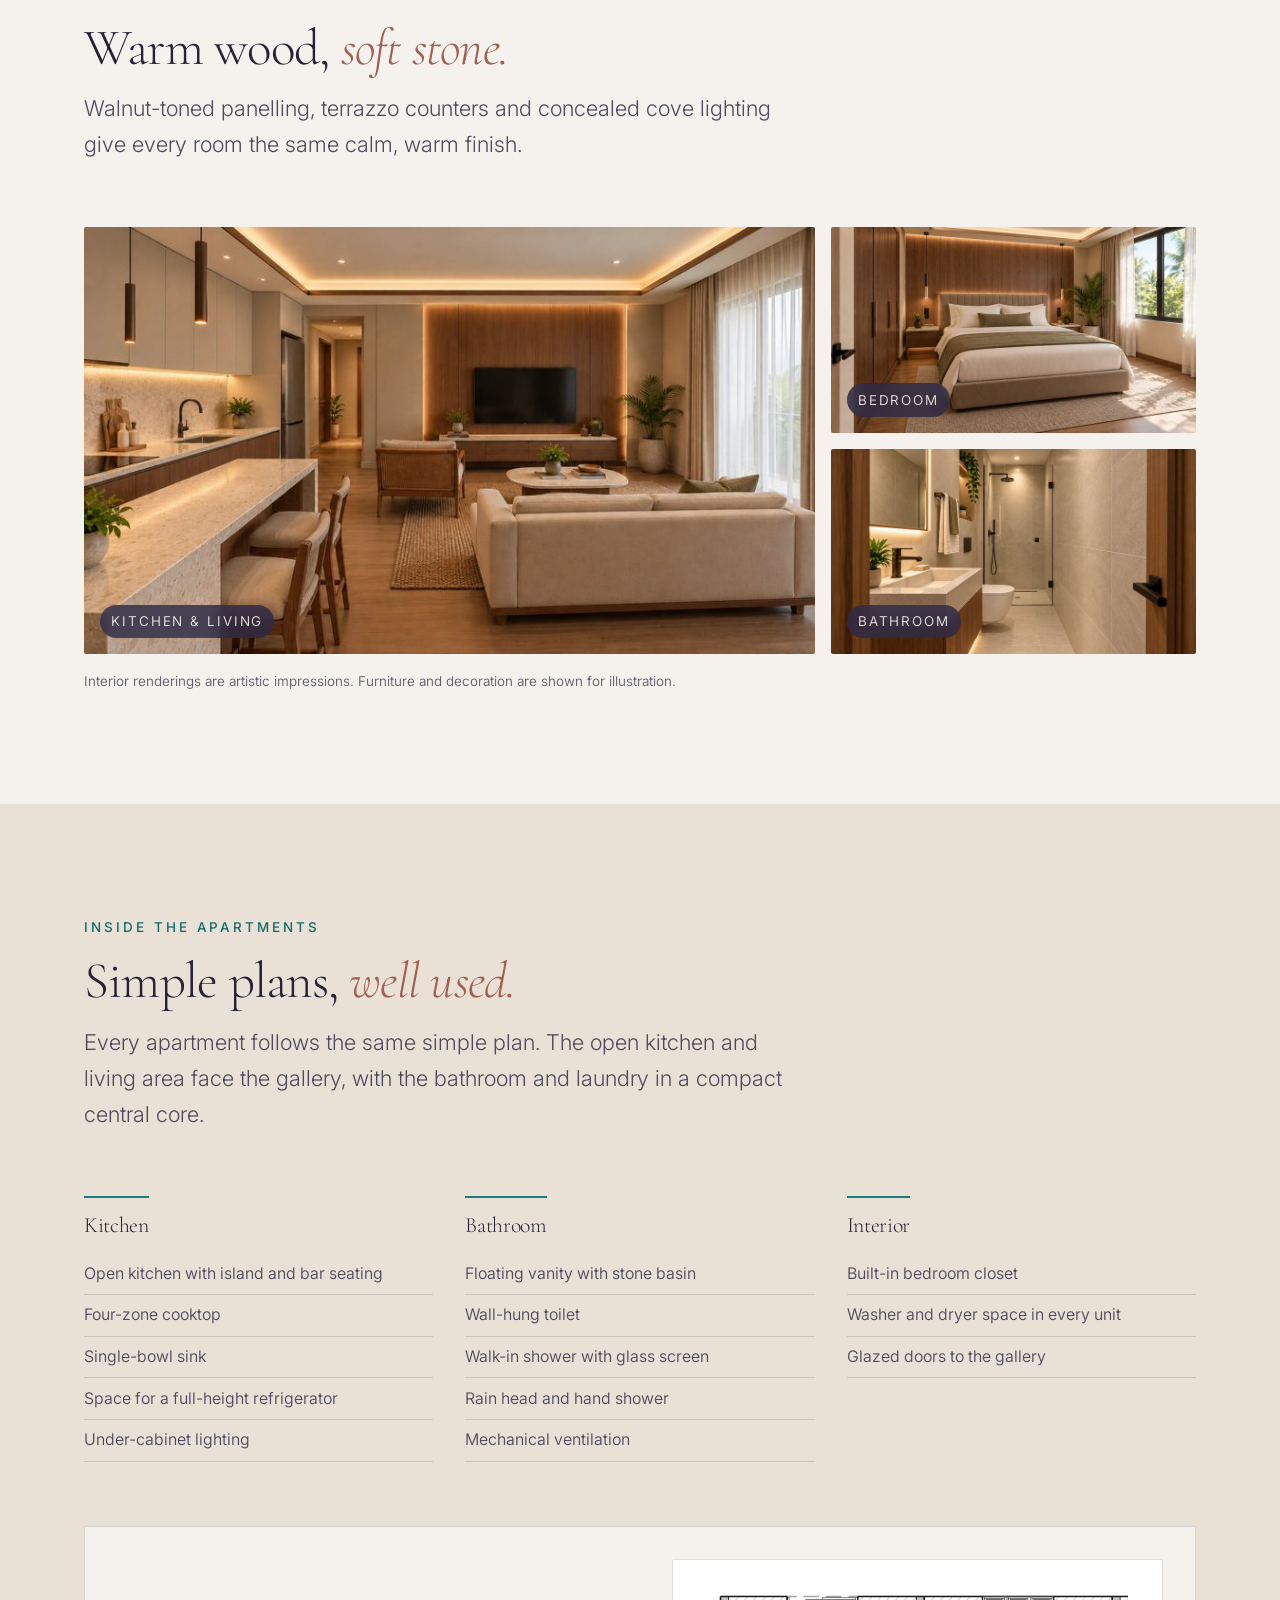
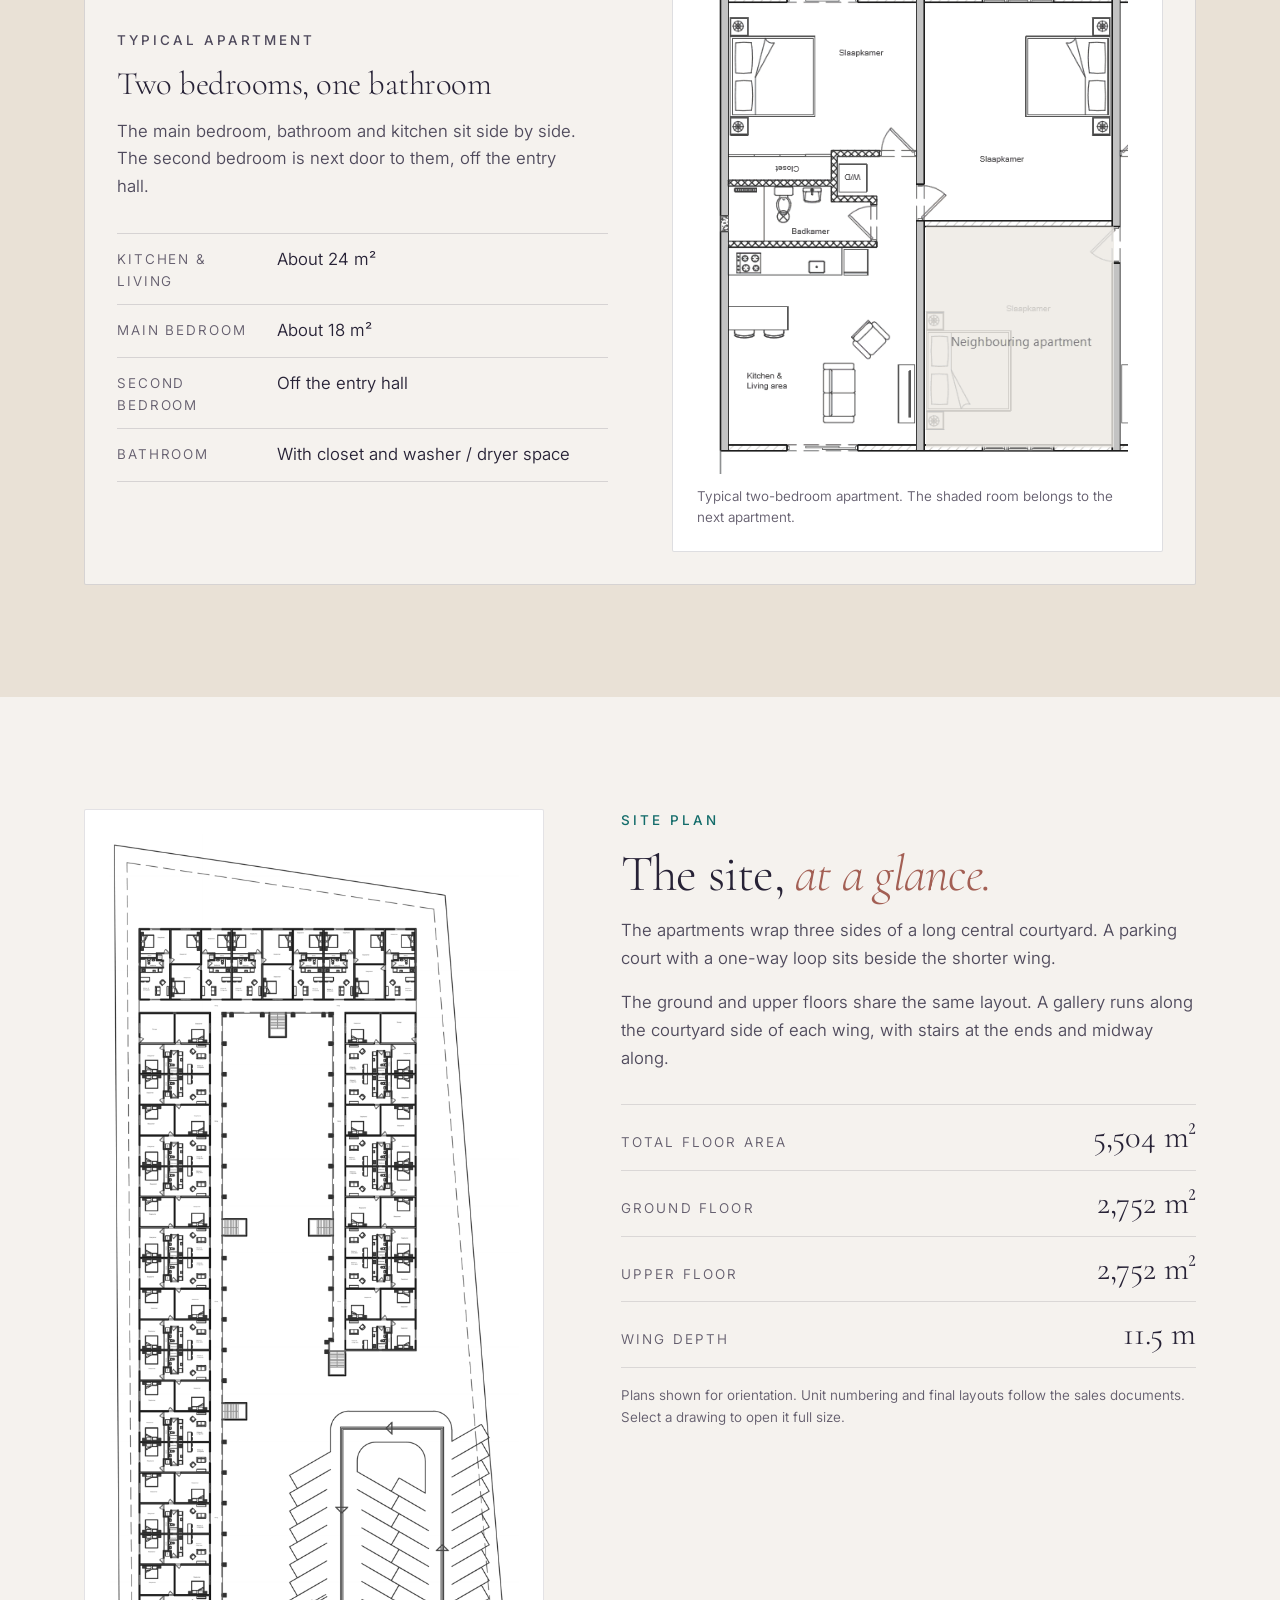
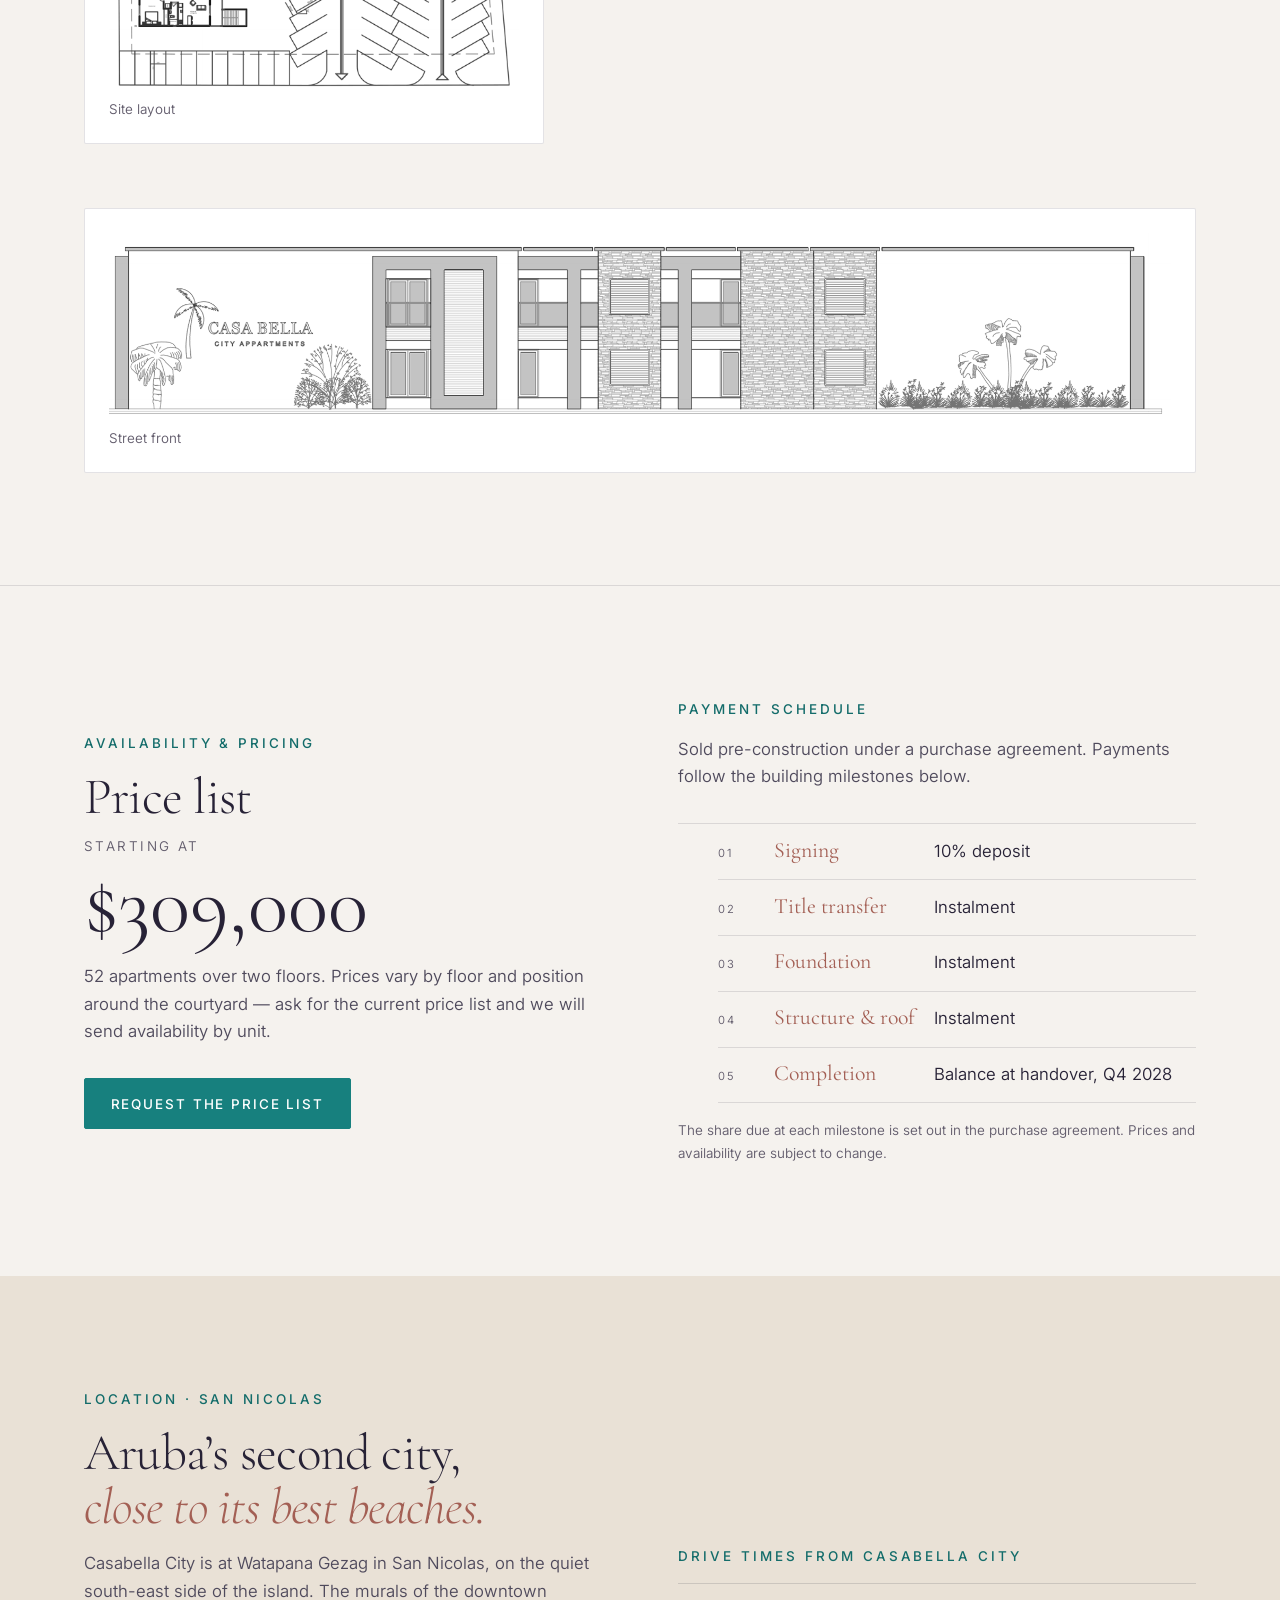
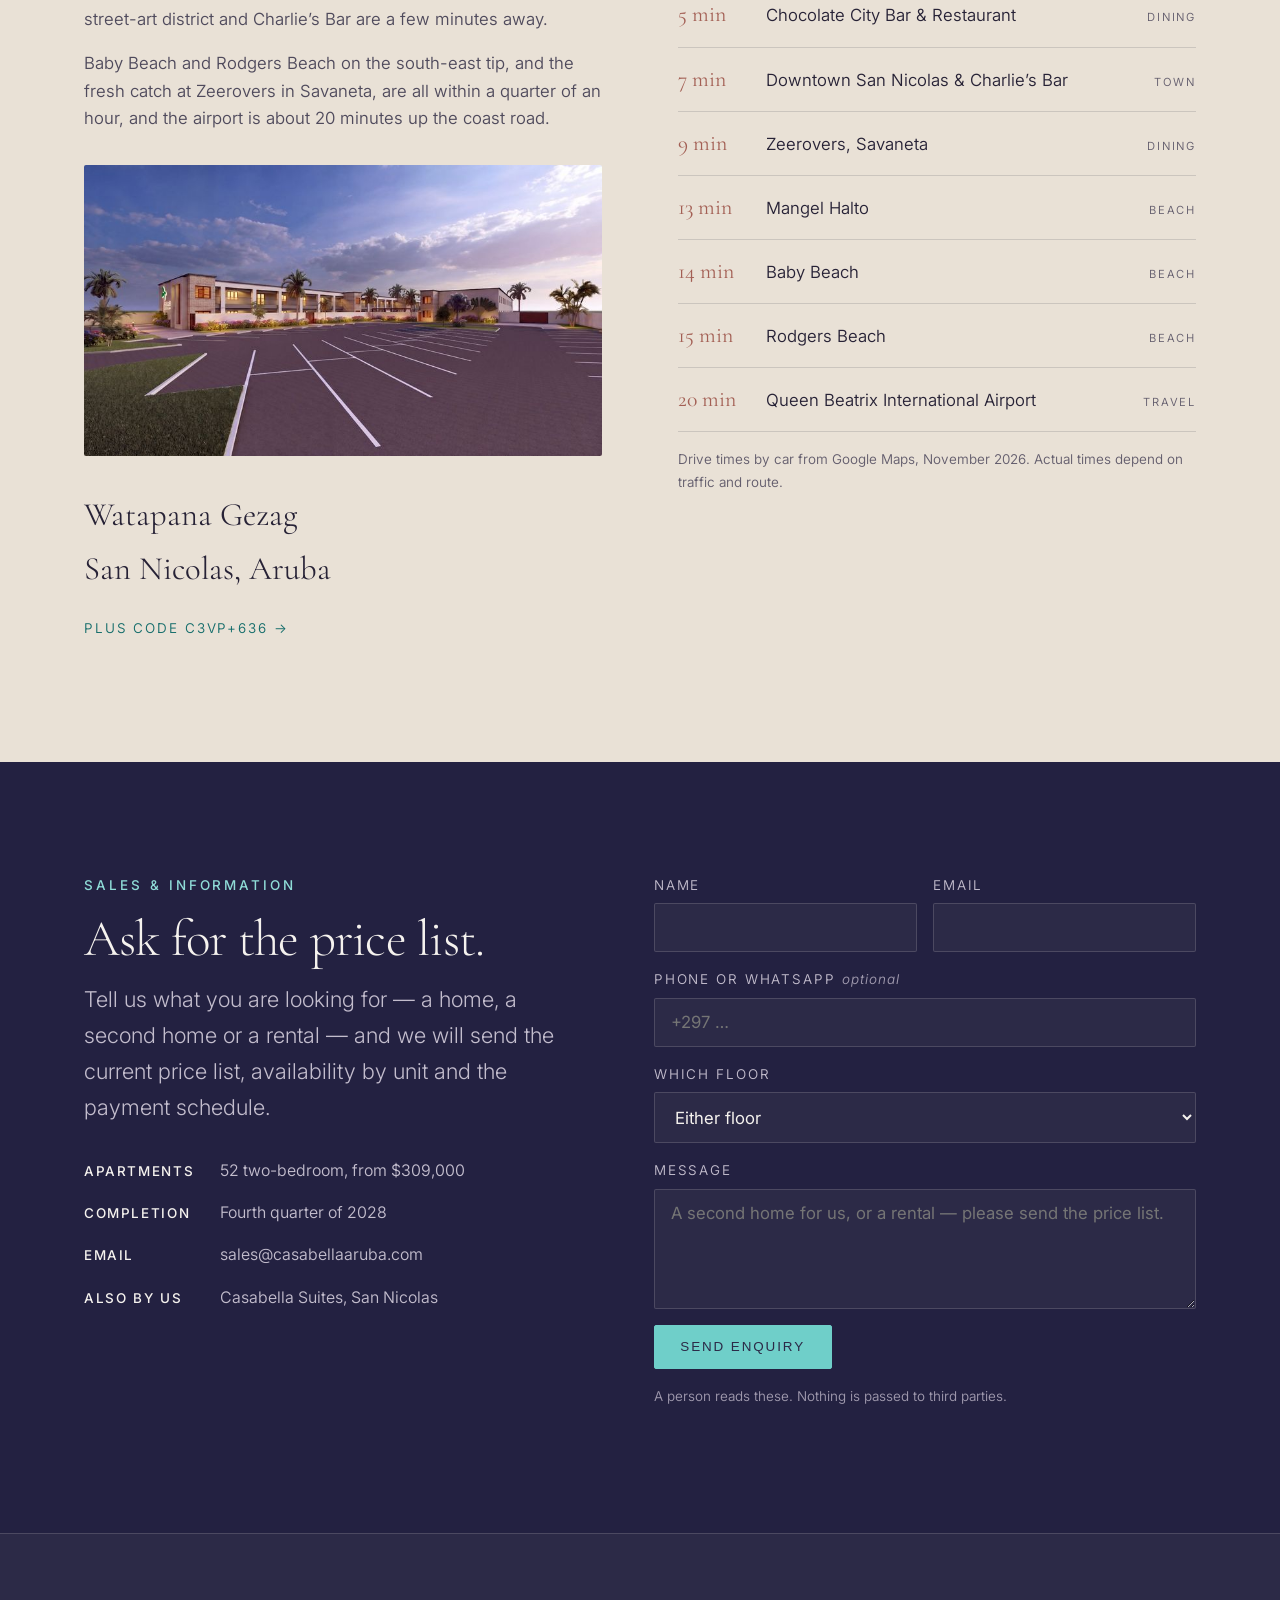
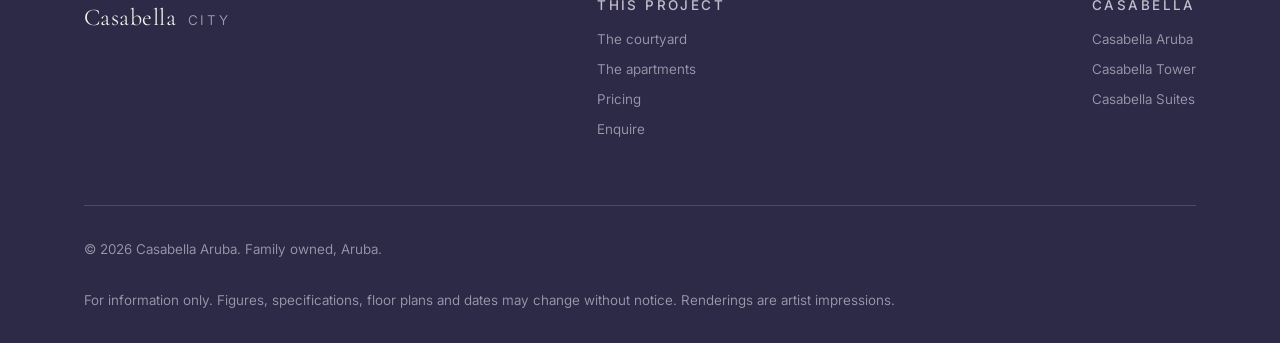
==== commit b785adc1: "Give City room sizes in square metres The typical apartment now lists kitchen & living as about 24 m" ====
--- a/city/index.html
+++ b/city/index.html
@@ -367,9 +367,9 @@
             <p class="eyebrow">Inside the apartments</p>
             <h2>Simple plans, <em>well used.</em></h2>
             <p class="lede">
-              Each apartment is laid out on a 4.75 m structural bay. The open
-              kitchen and living area face the gallery, with the bathroom and
-              laundry in a compact central core.
+              Every apartment follows the same simple plan. The open kitchen
+              and living area face the gallery, with the bathroom and laundry
+              in a compact central core.
             </p>
           </div>
 
@@ -409,16 +409,14 @@
               <p class="eyebrow">Typical apartment</p>
               <h3>Two bedrooms, one bathroom</h3>
               <p>
-                The main bedroom, bathroom and kitchen share one bay. The second
-                bedroom sits in the neighbouring bay and opens off the entry
-                hall.
+                The main bedroom, bathroom and kitchen sit side by side. The
+                second bedroom is next door to them, off the entry hall.
               </p>
               <dl class="facts">
-                <div><dt>Kitchen &amp; living</dt><dd>4.75 × 5.00 m</dd></div>
-                <div><dt>Bedroom 1</dt><dd>4.75 × 3.75 m</dd></div>
-                <div><dt>Bedroom 2</dt><dd>In the adjoining bay, off the entry hall</dd></div>
+                <div><dt>Kitchen &amp; living</dt><dd>About 24 m²</dd></div>
+                <div><dt>Main bedroom</dt><dd>About 18 m²</dd></div>
+                <div><dt>Second bedroom</dt><dd>Off the entry hall</dd></div>
                 <div><dt>Bathroom</dt><dd>With closet and washer / dryer space</dd></div>
-                <div><dt>Structural bay</dt><dd>4.75 m</dd></div>
               </dl>
             </div>
             <figure class="plan-card">
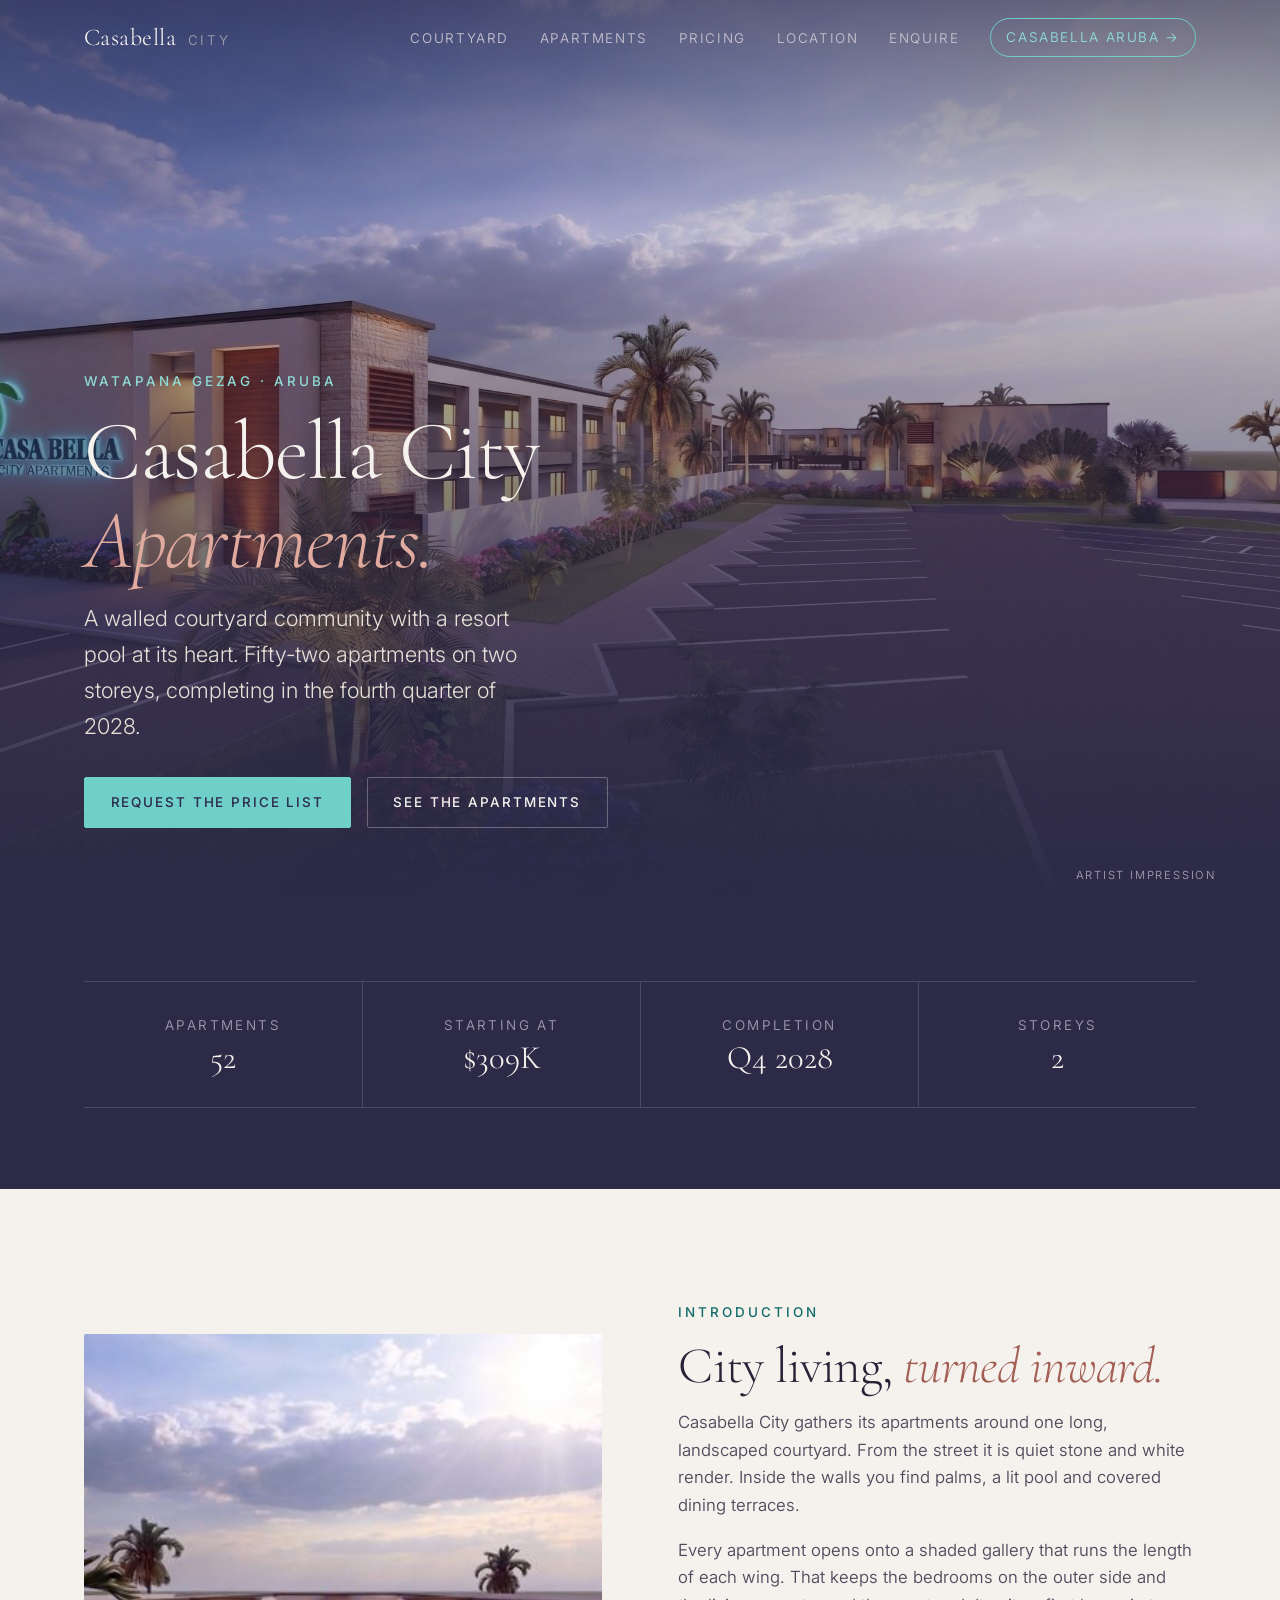
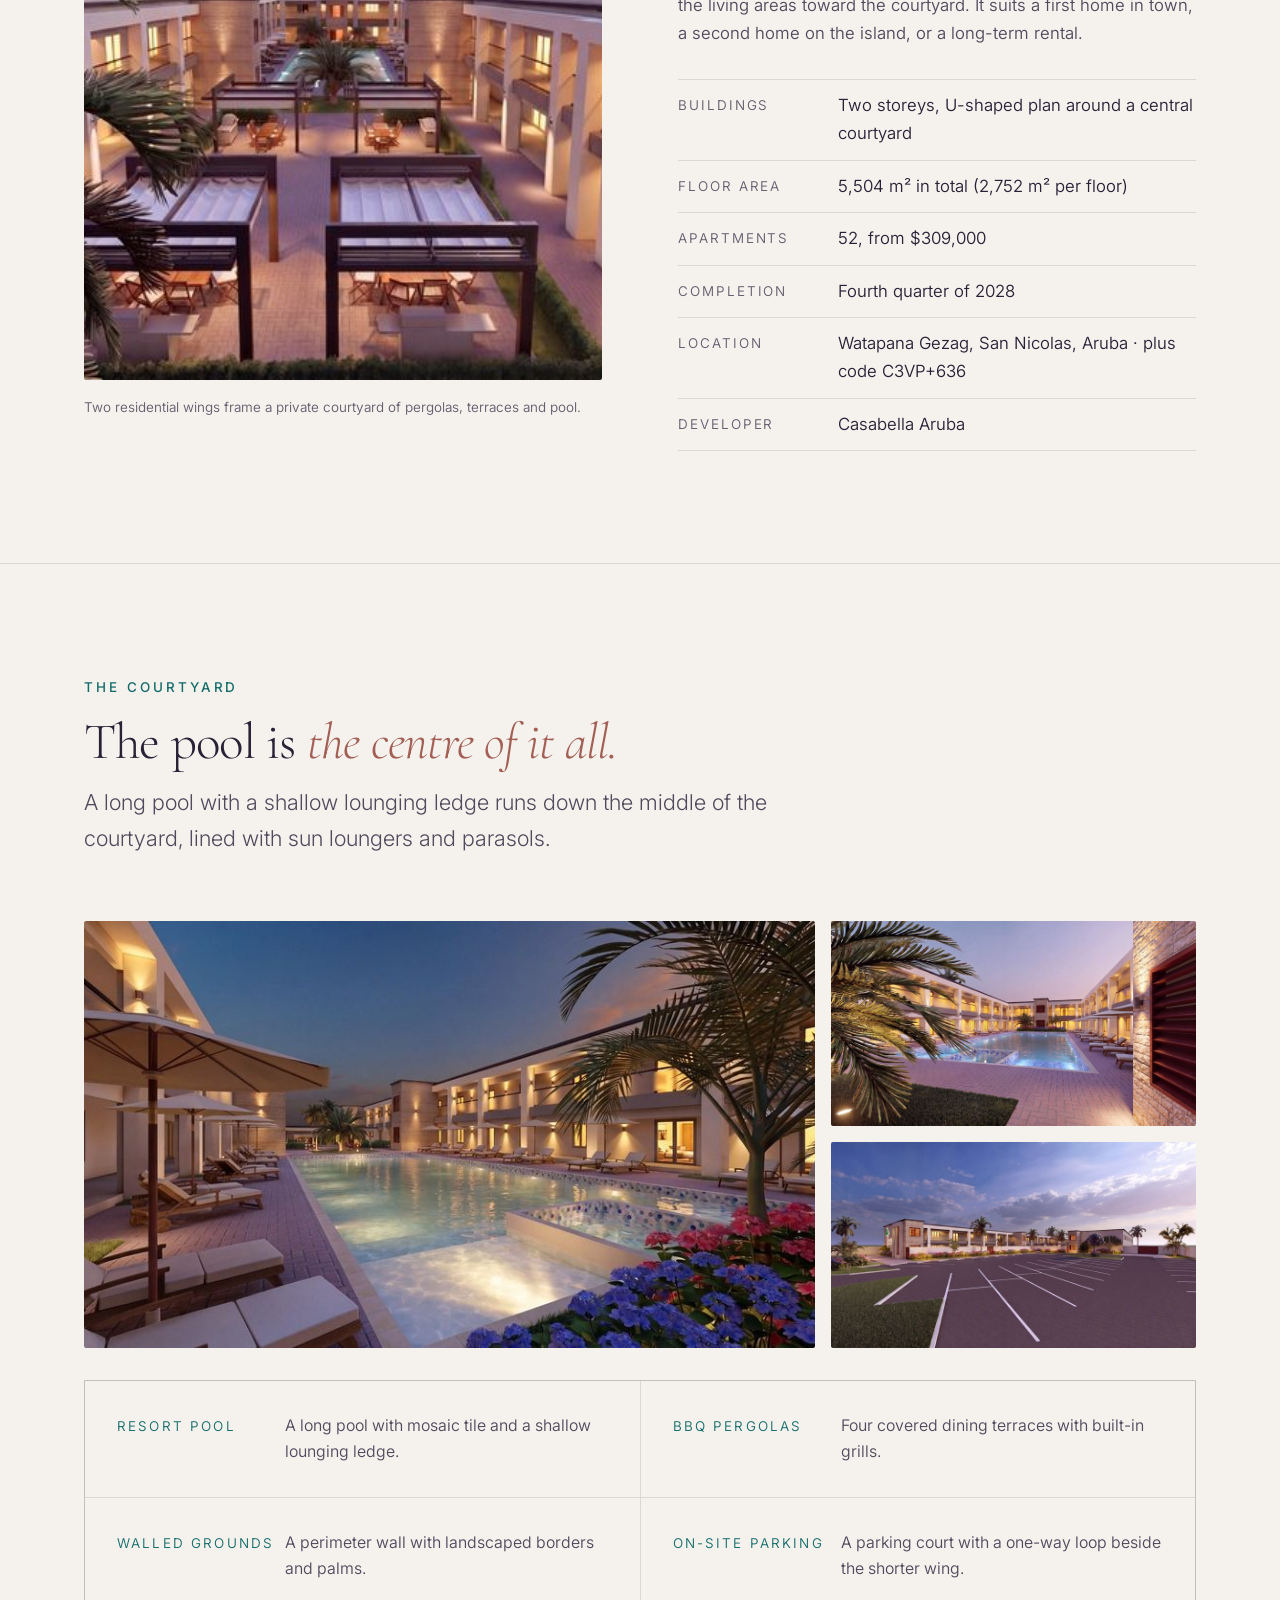
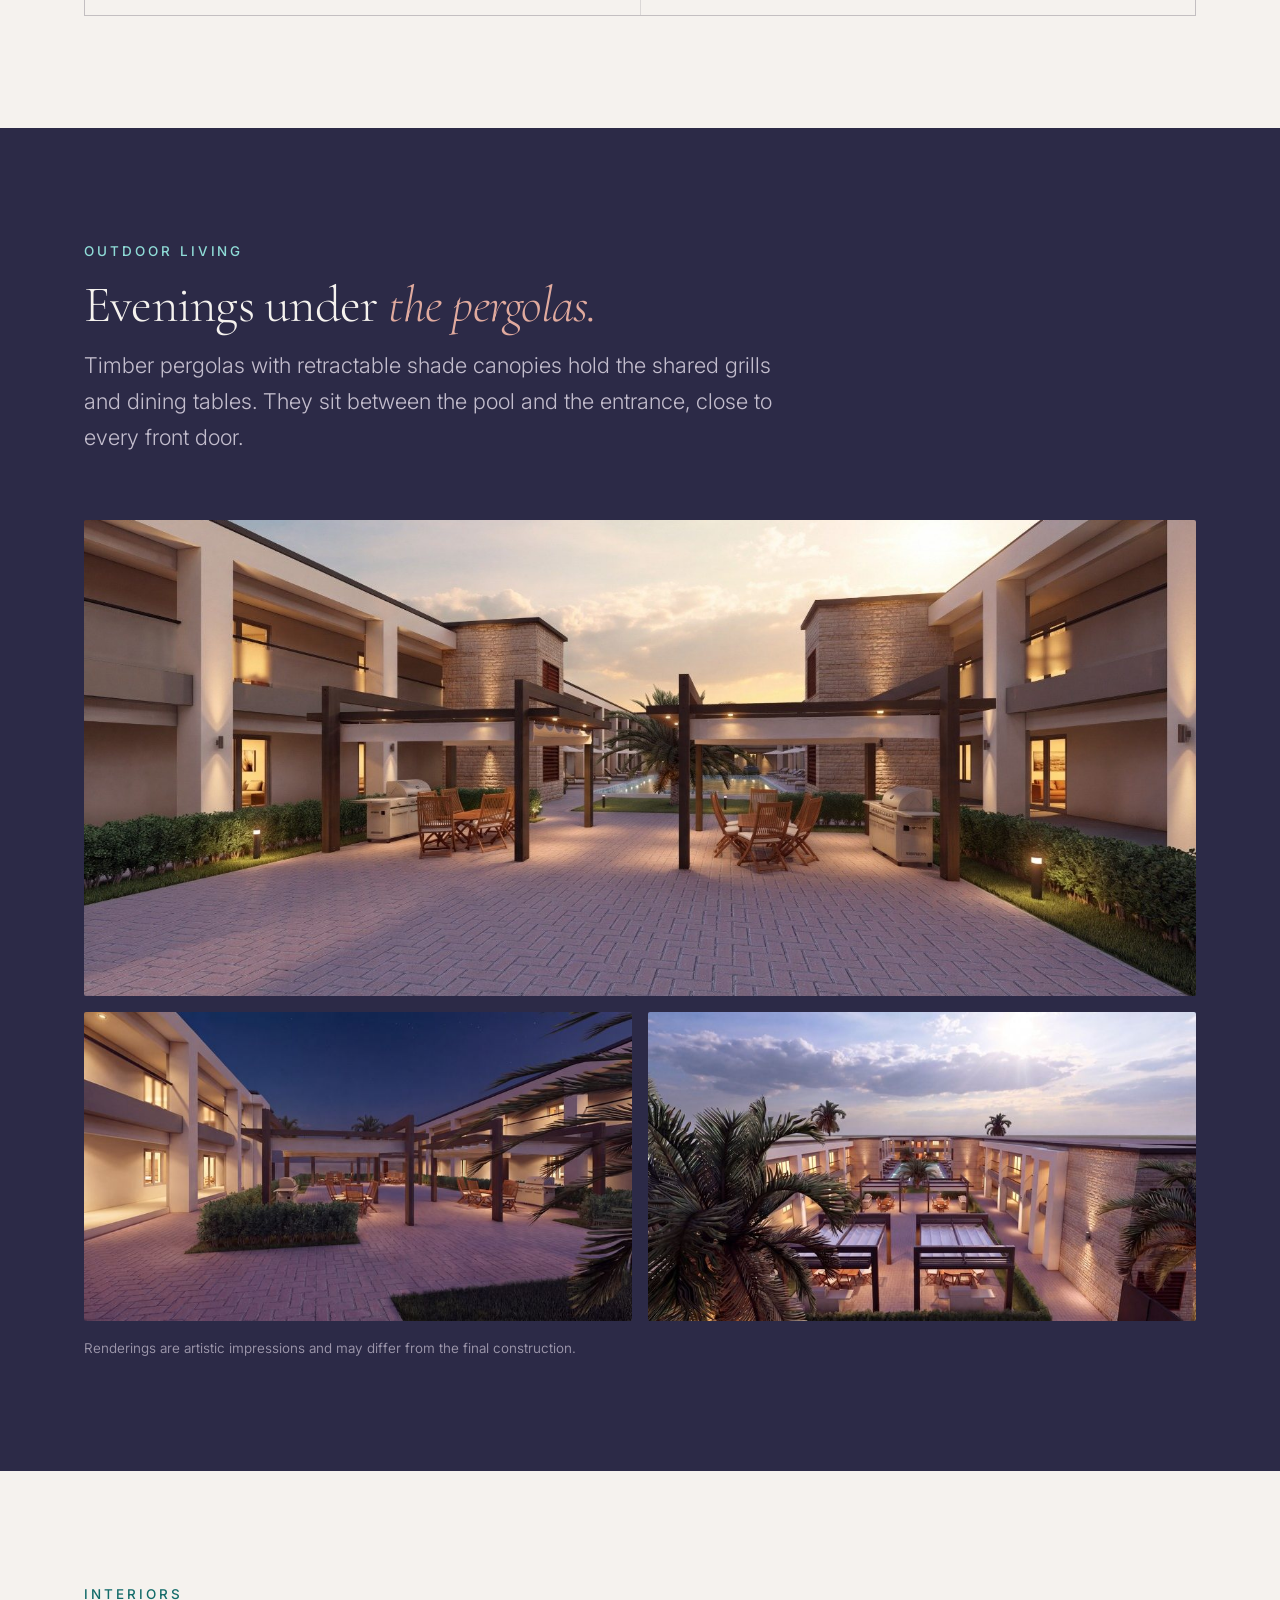
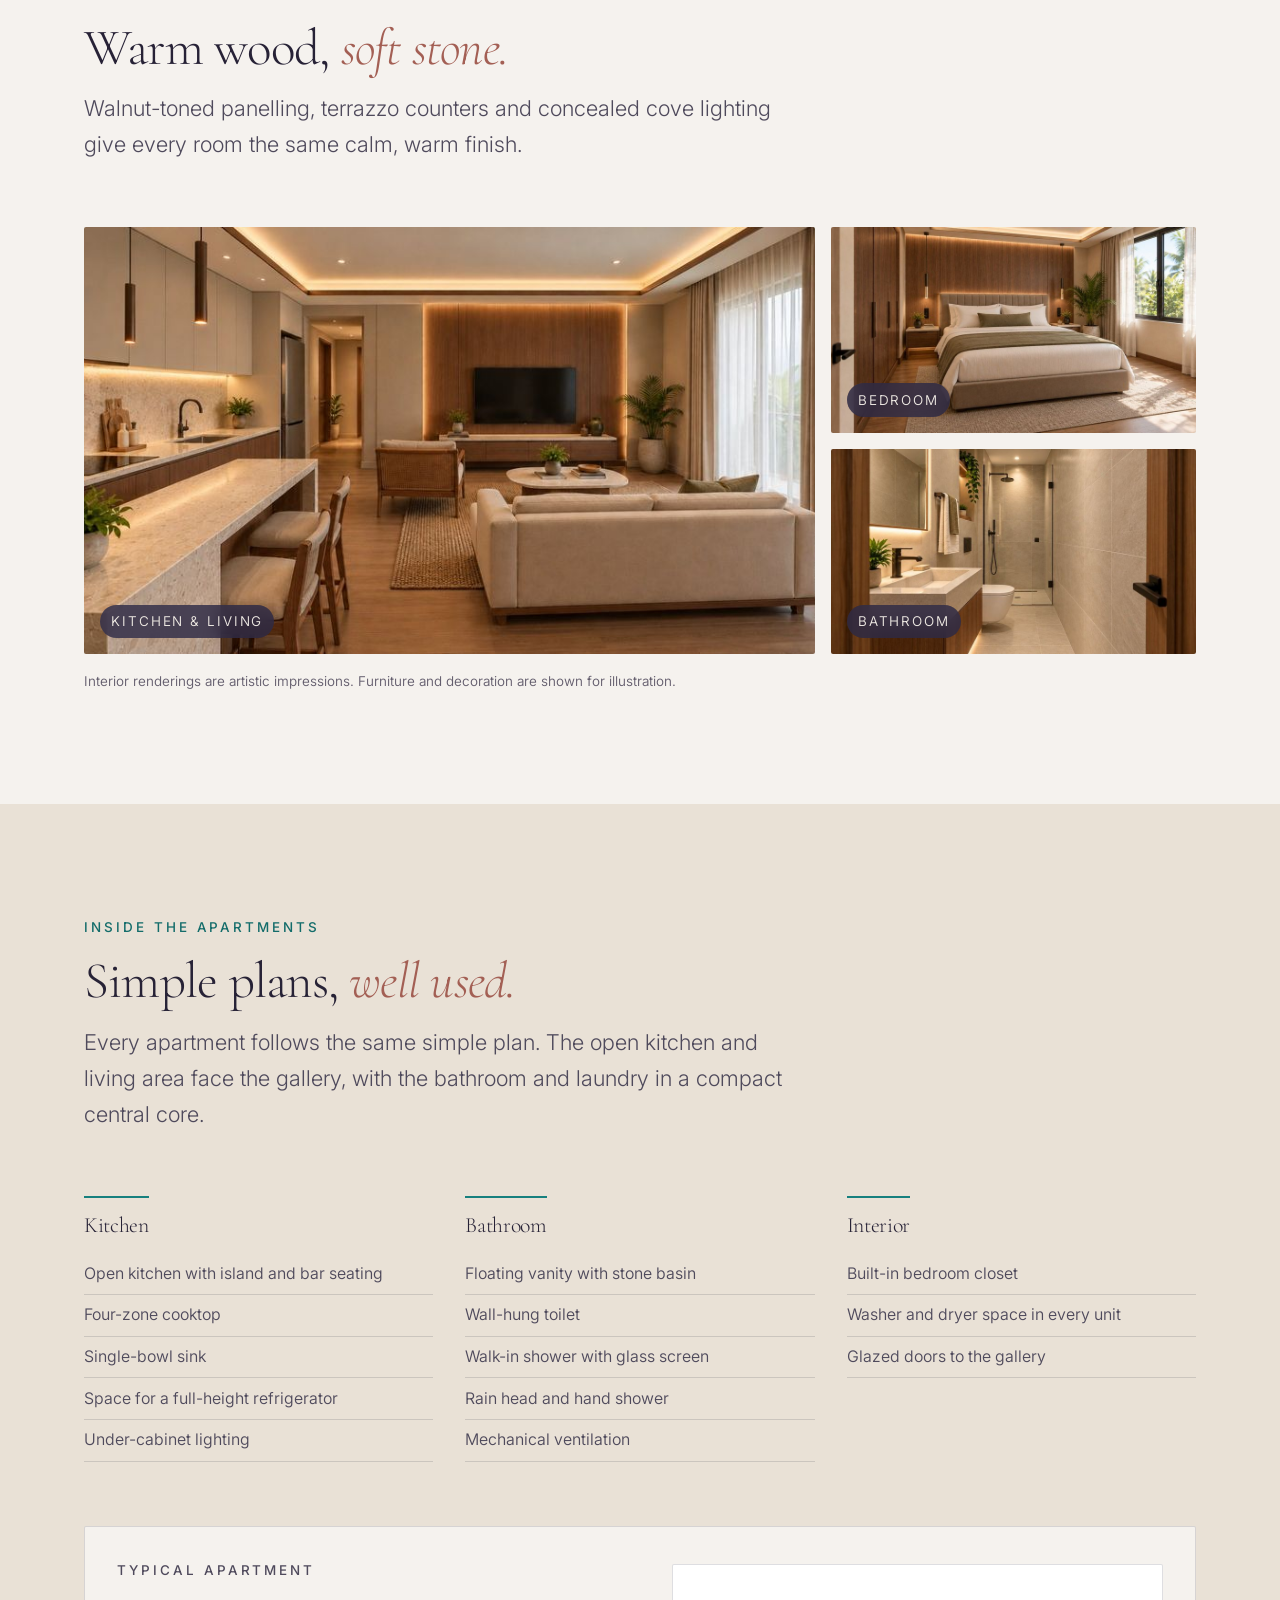
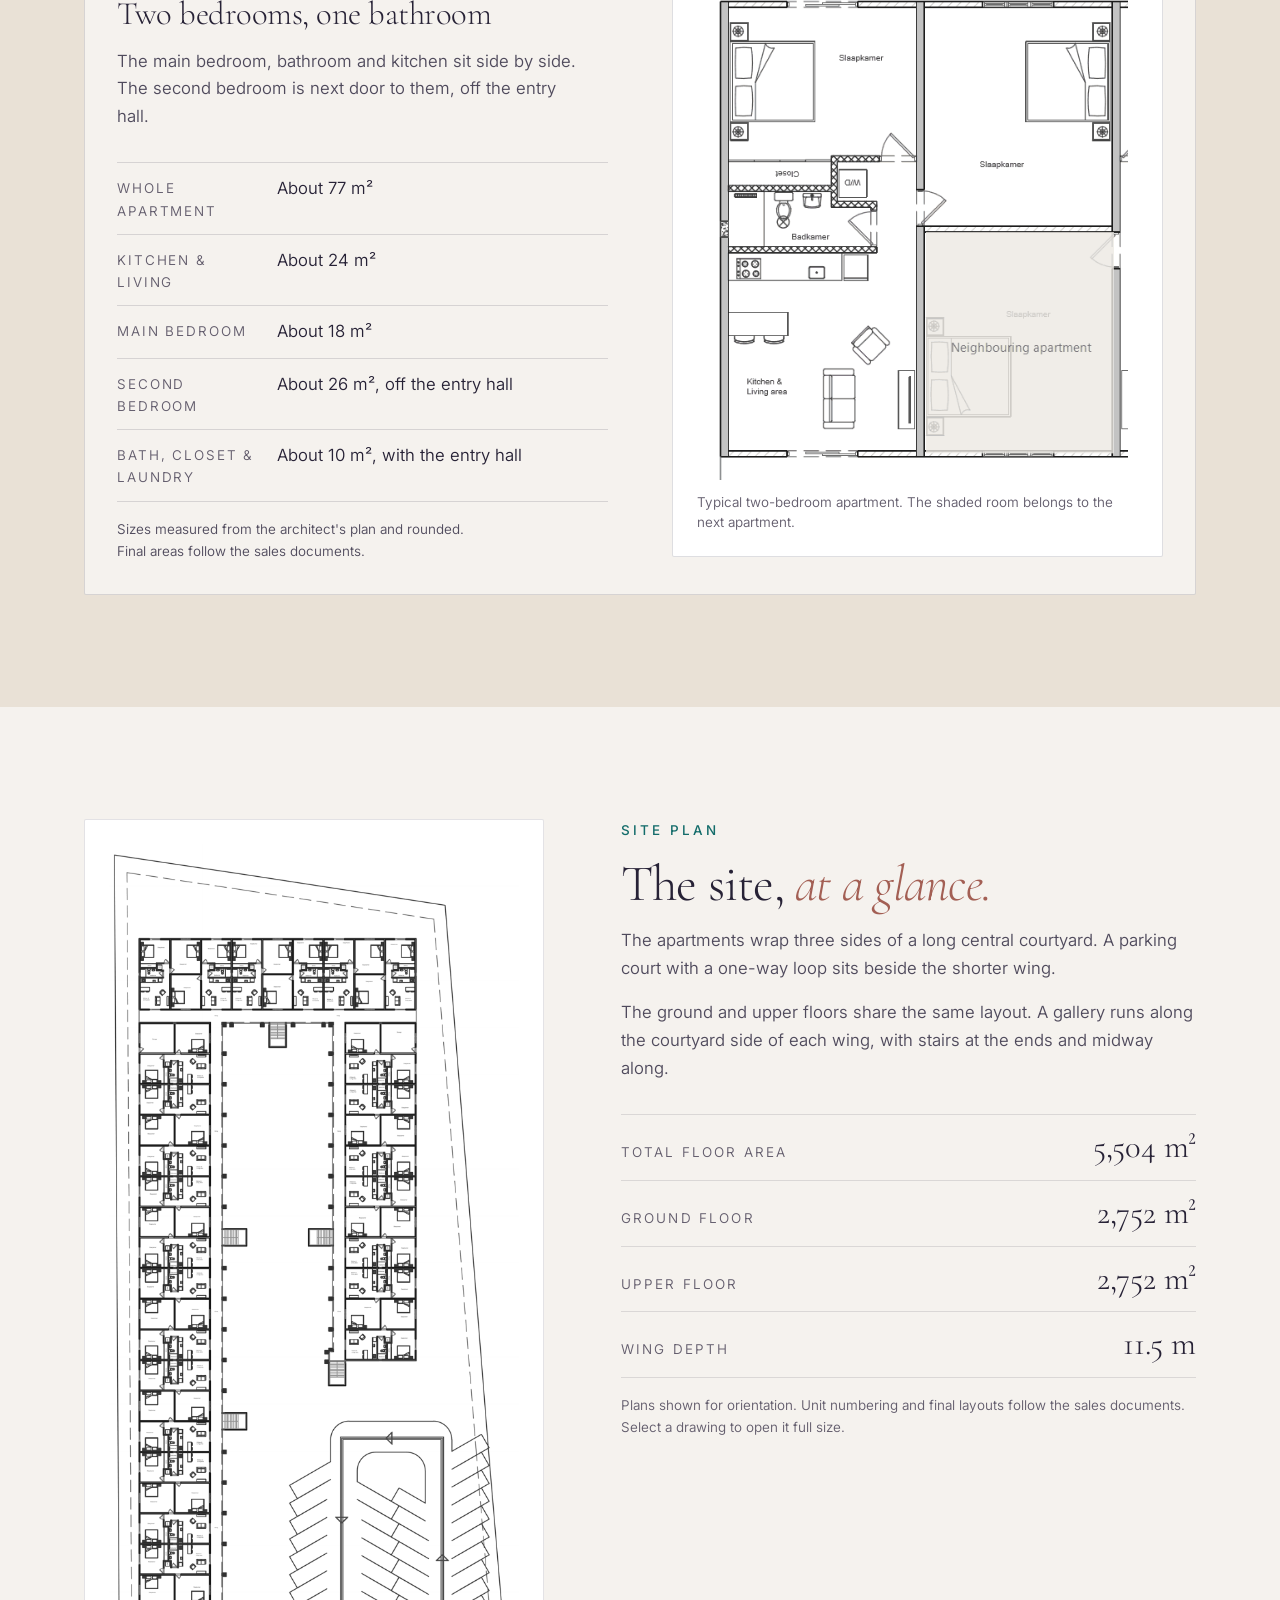
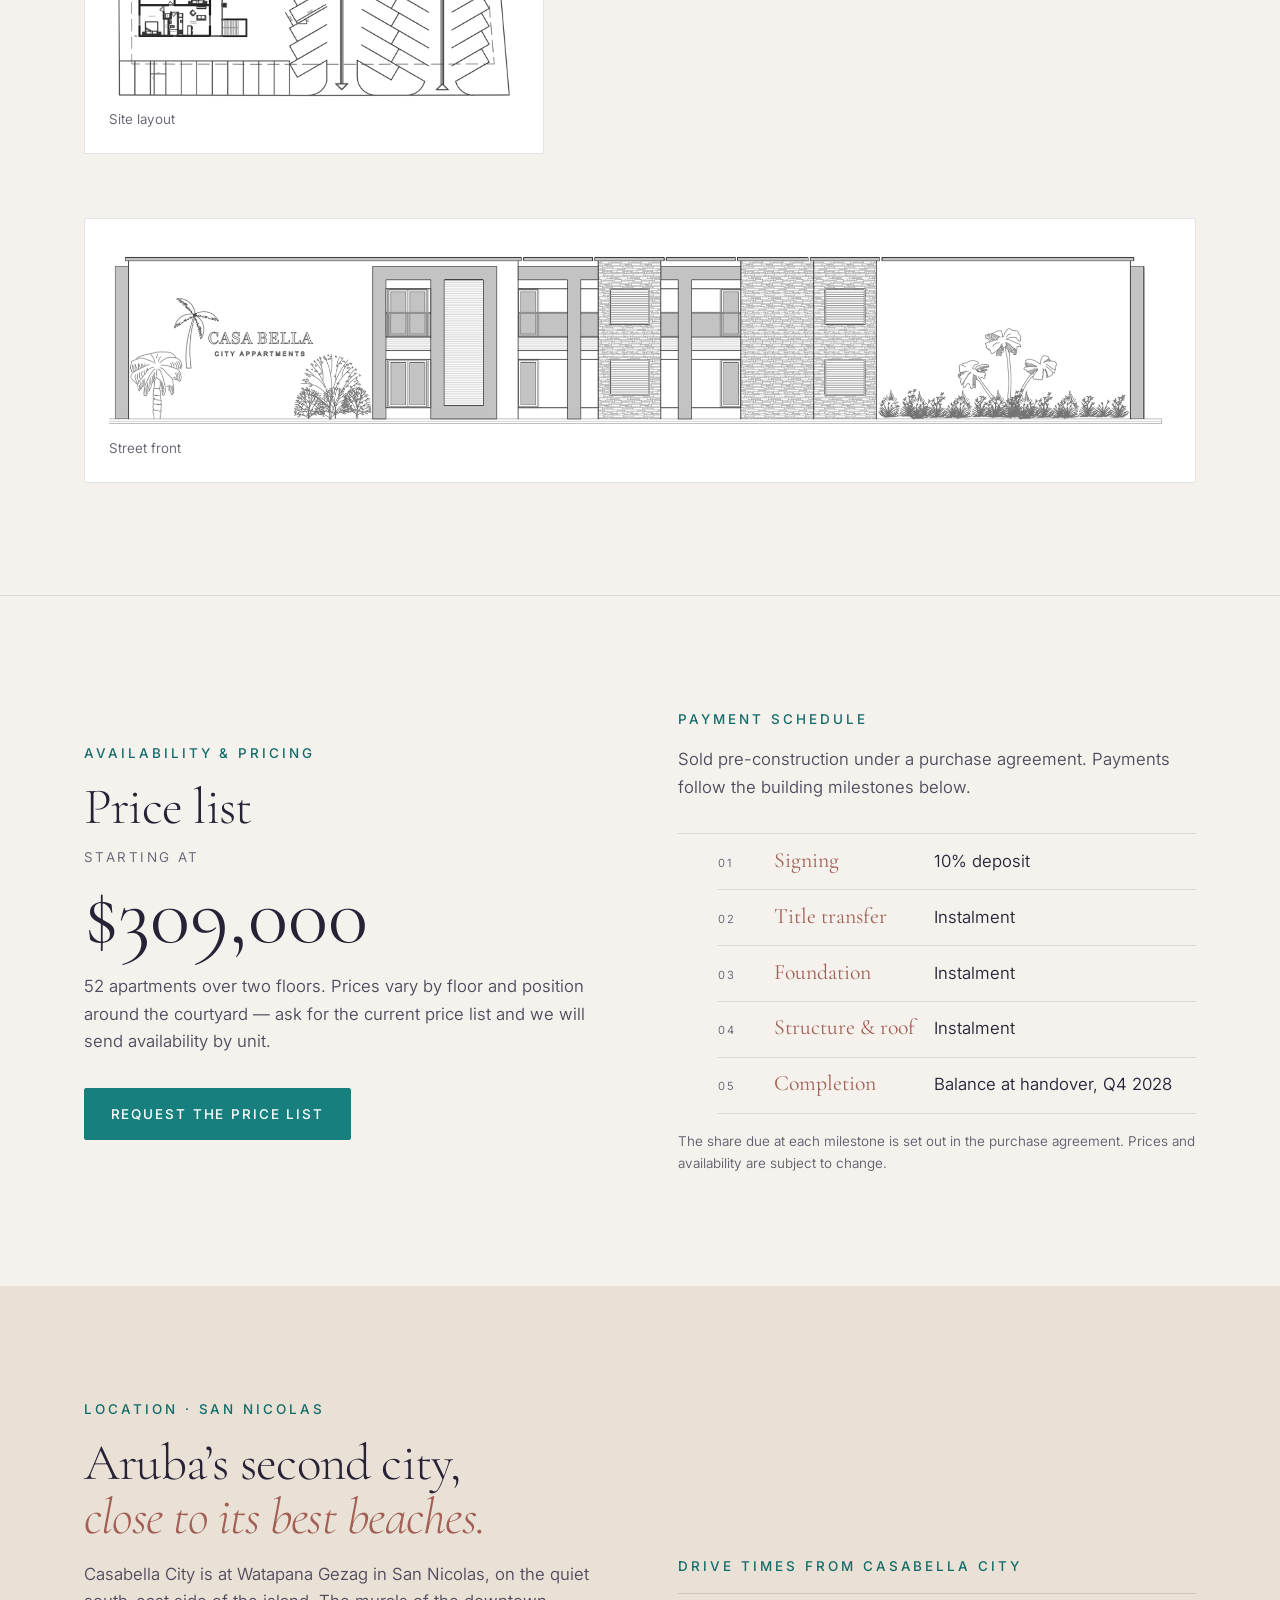
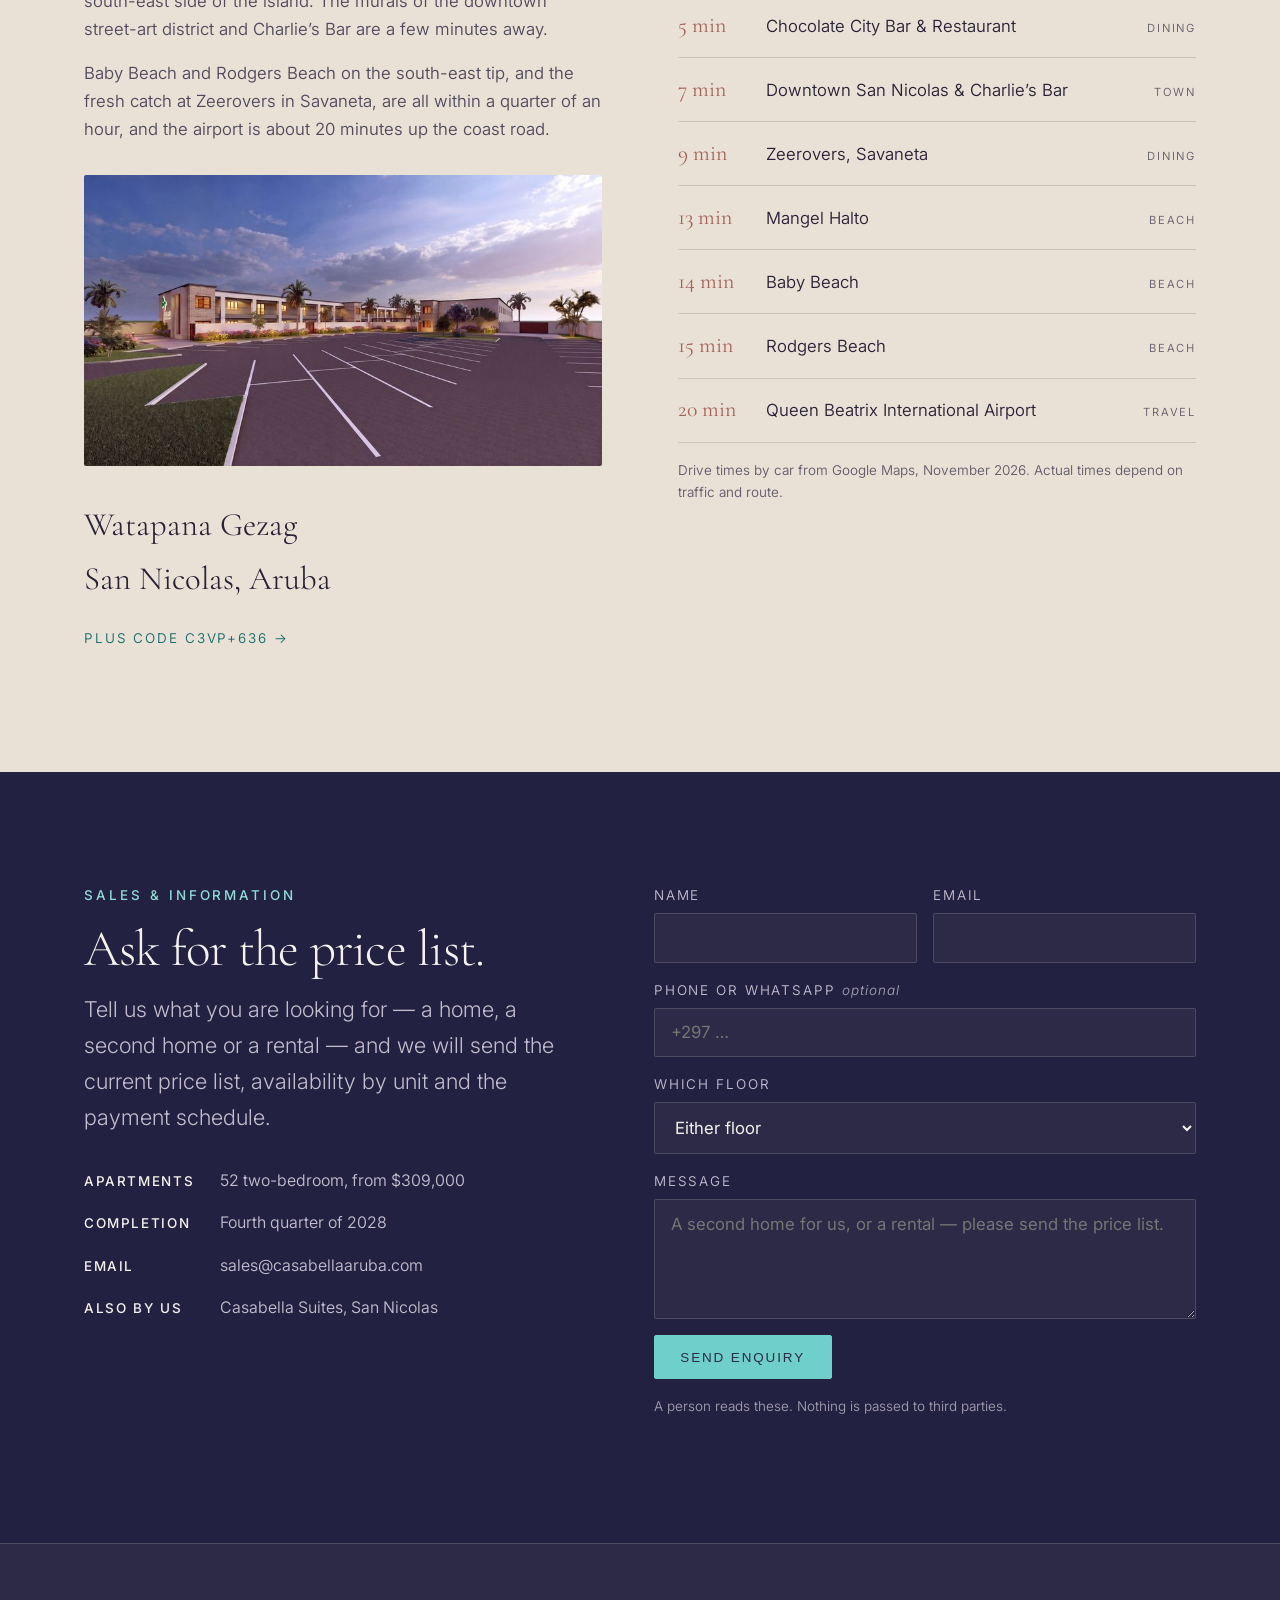
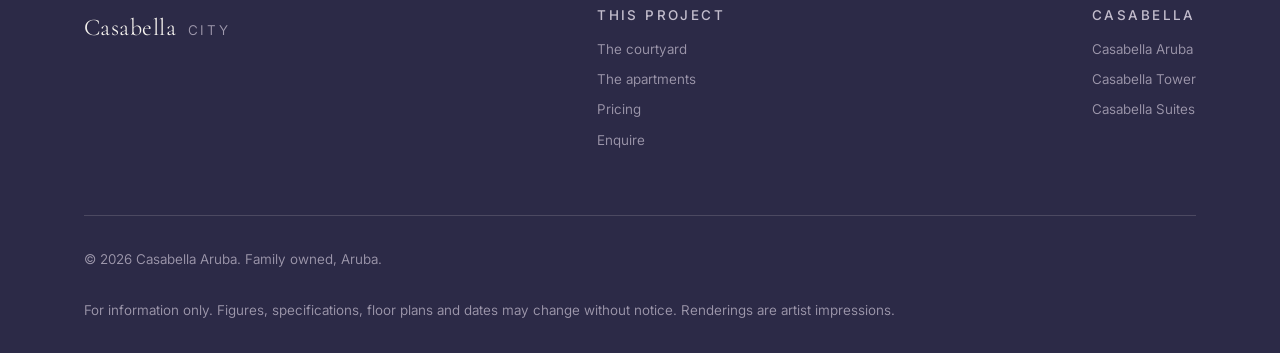
==== commit 0c682cca: "Add measured room areas to the City apartment card Measured from the typical-apartment plan, using i" ====
--- a/city/index.html
+++ b/city/index.html
@@ -413,11 +413,16 @@
                 second bedroom is next door to them, off the entry hall.
               </p>
               <dl class="facts">
+                <div><dt>Whole apartment</dt><dd>About 77 m²</dd></div>
                 <div><dt>Kitchen &amp; living</dt><dd>About 24 m²</dd></div>
                 <div><dt>Main bedroom</dt><dd>About 18 m²</dd></div>
-                <div><dt>Second bedroom</dt><dd>Off the entry hall</dd></div>
-                <div><dt>Bathroom</dt><dd>With closet and washer / dryer space</dd></div>
+                <div><dt>Second bedroom</dt><dd>About 26 m², off the entry hall</dd></div>
+                <div><dt>Bath, closet &amp; laundry</dt><dd>About 10 m², with the entry hall</dd></div>
               </dl>
+              <p class="render-note">
+                Sizes measured from the architect's plan and rounded. Final
+                areas follow the sales documents.
+              </p>
             </div>
             <figure class="plan-card">
               <a href="/assets/img/city/plan-unit.png" target="_blank" rel="noopener">
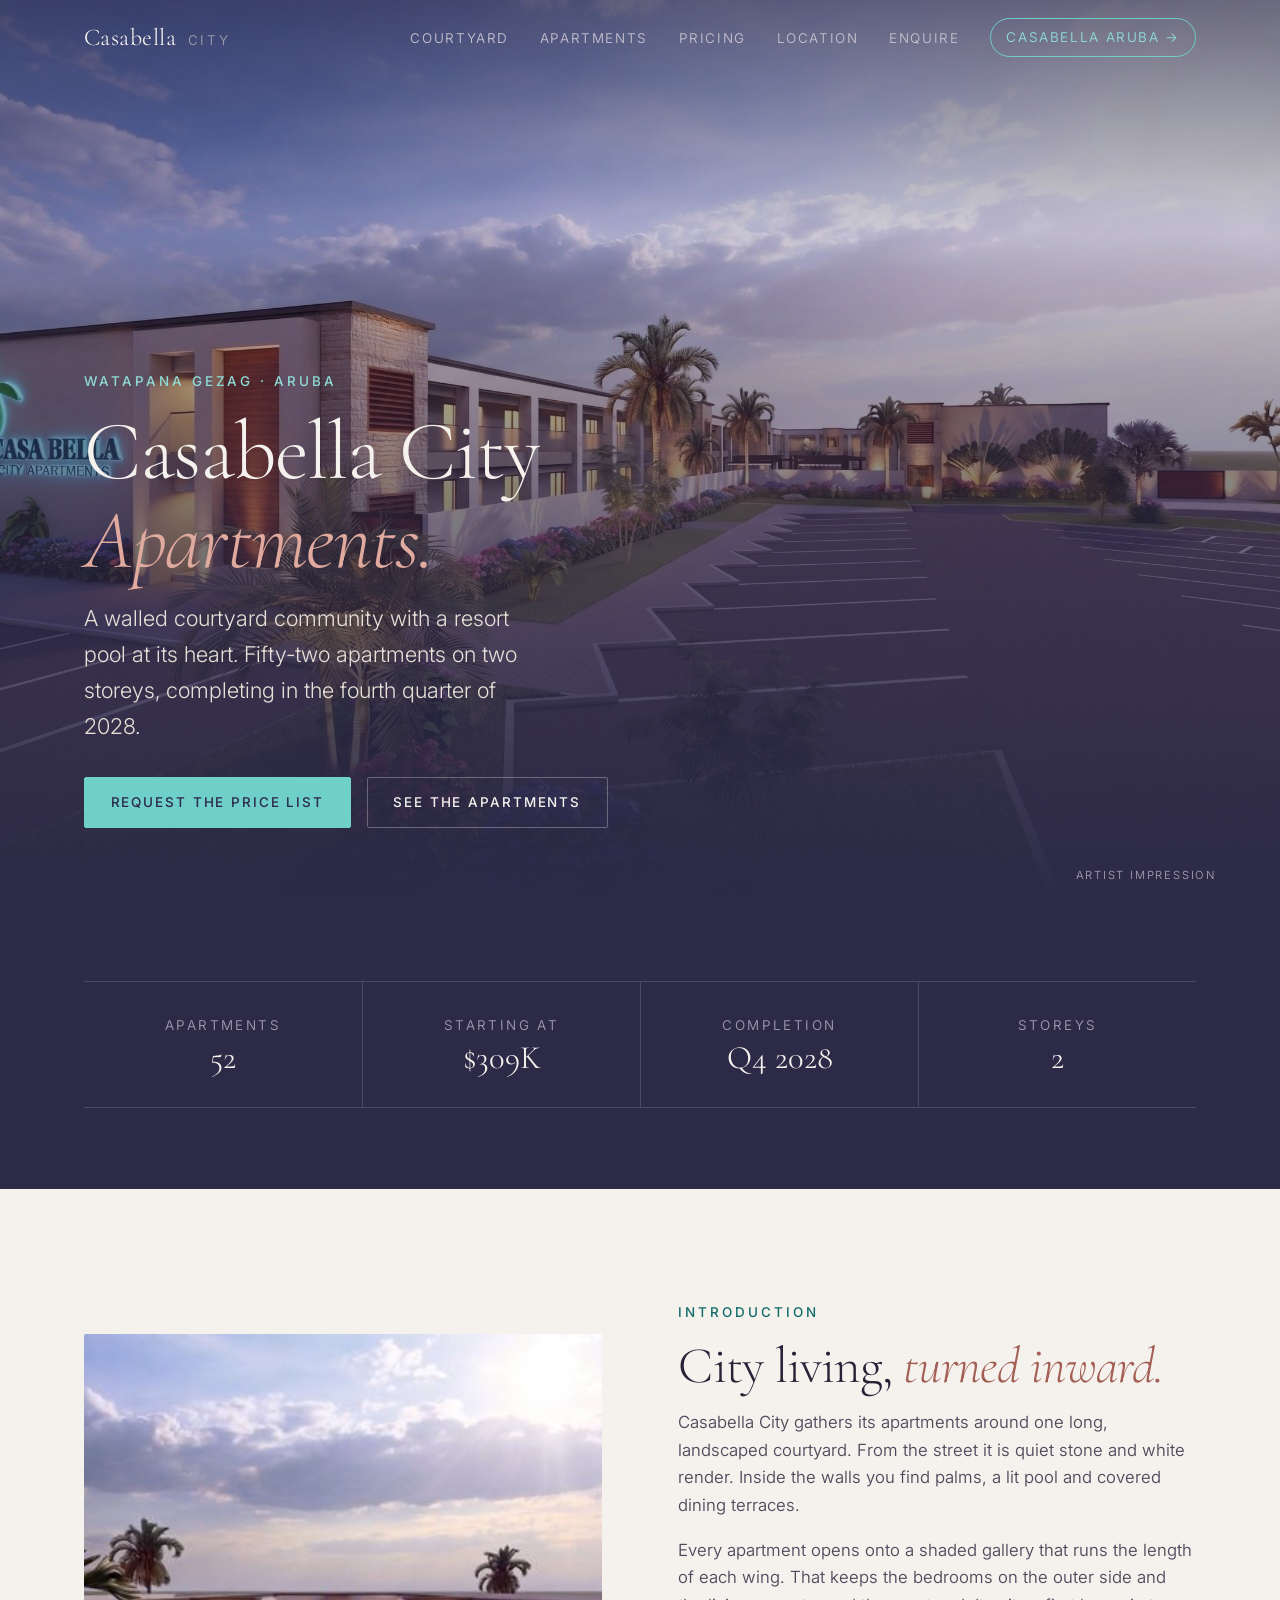
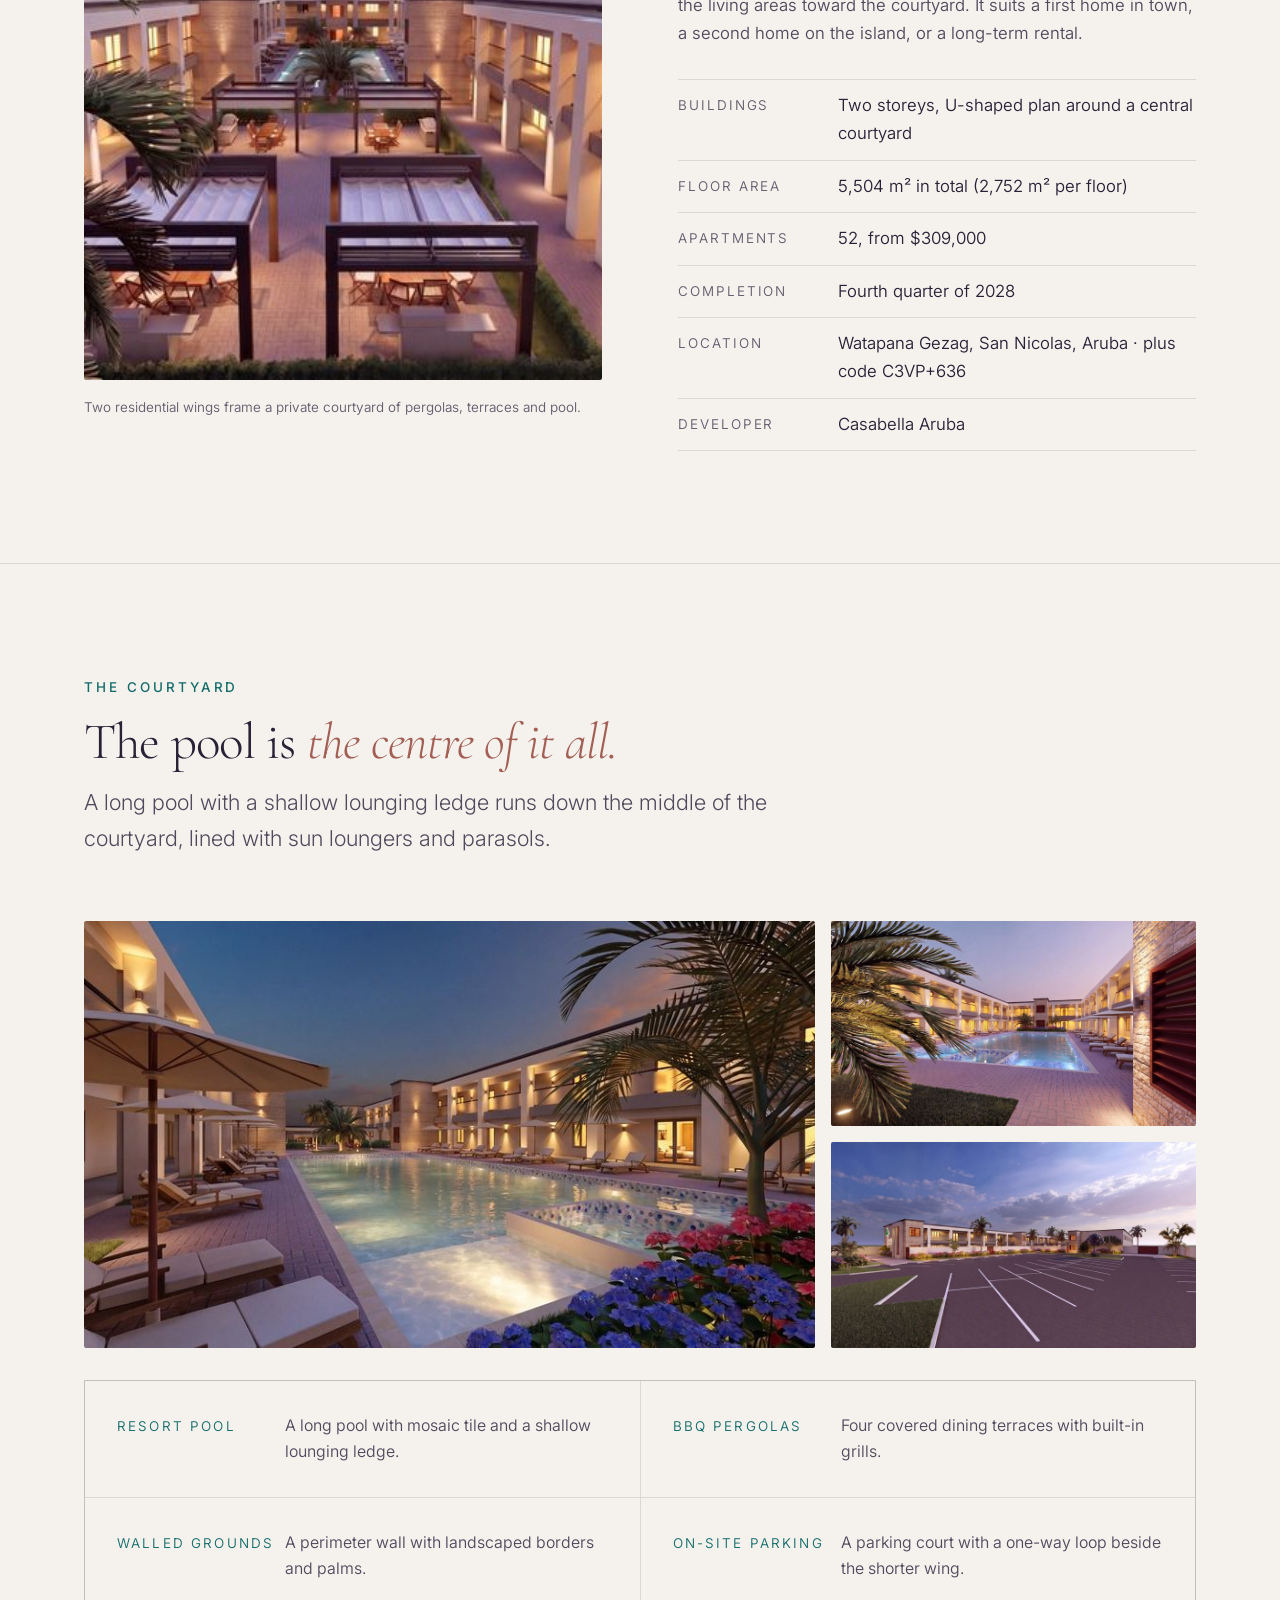
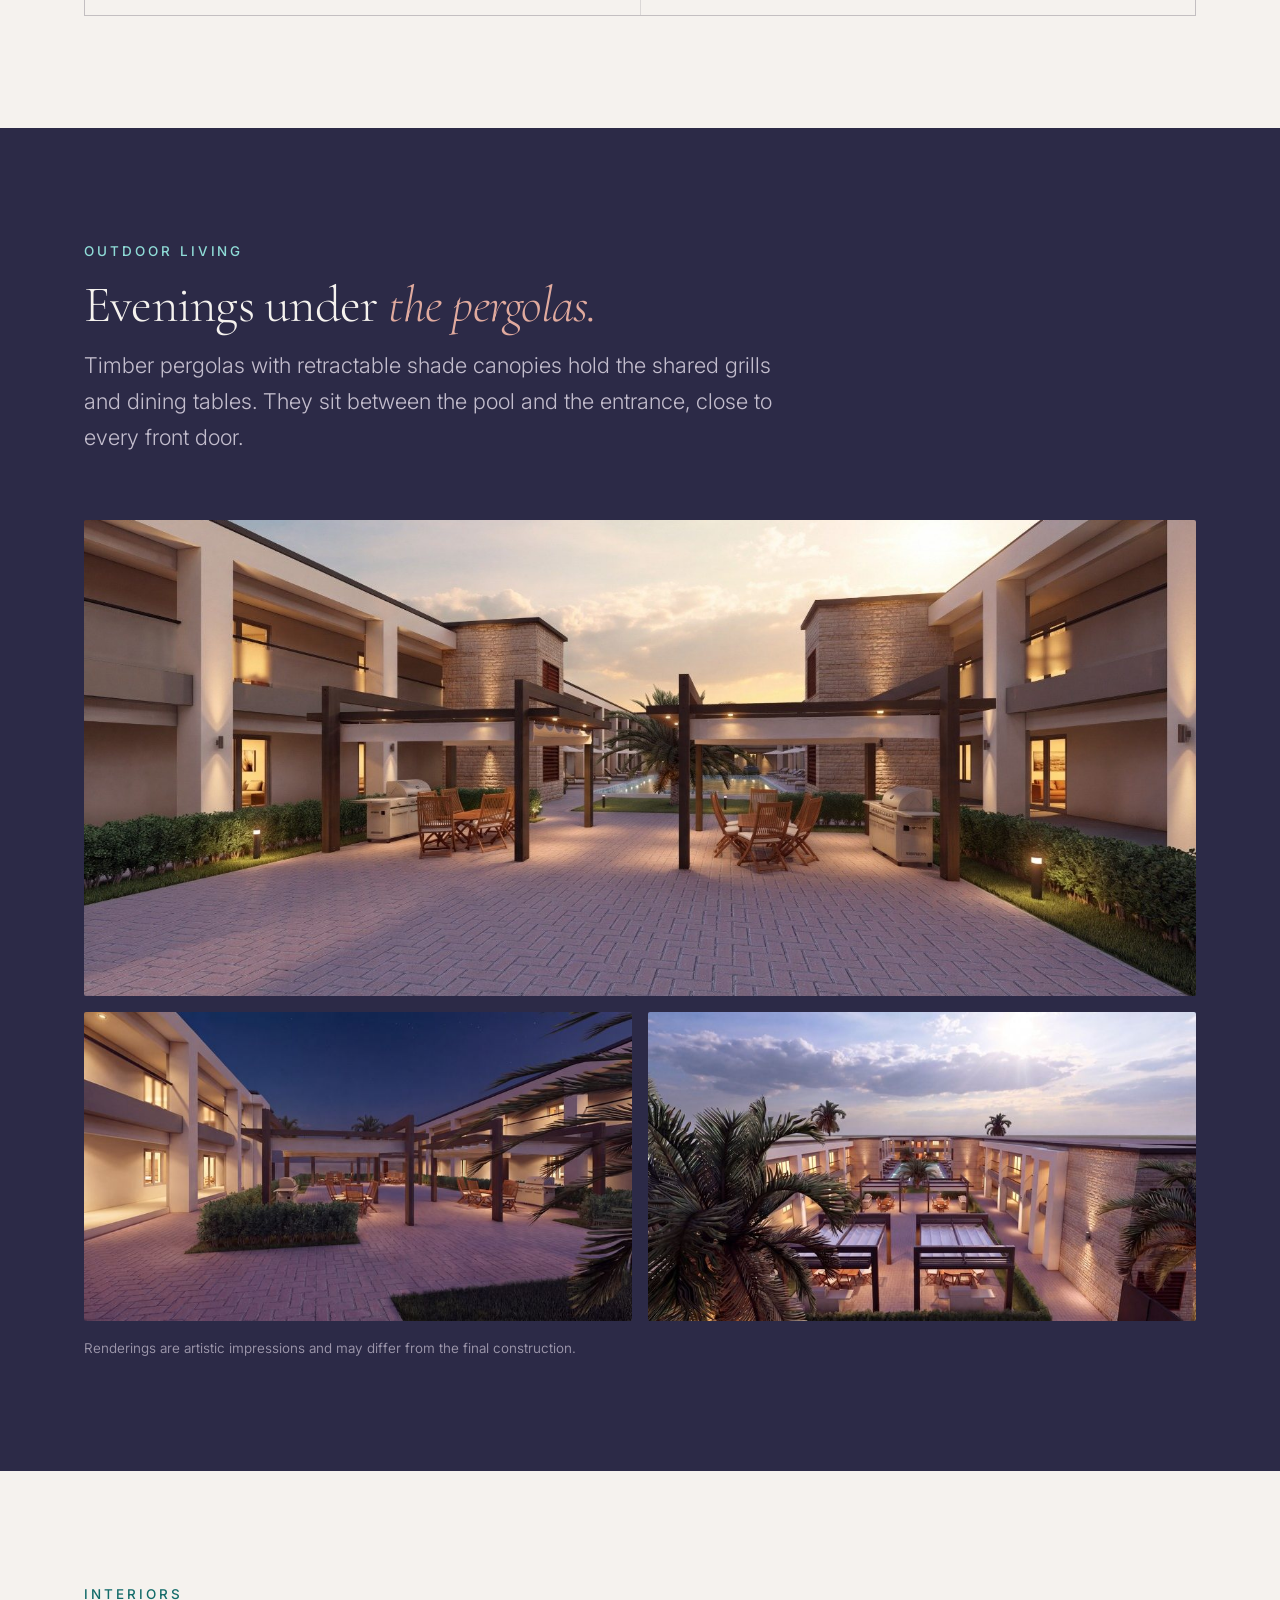
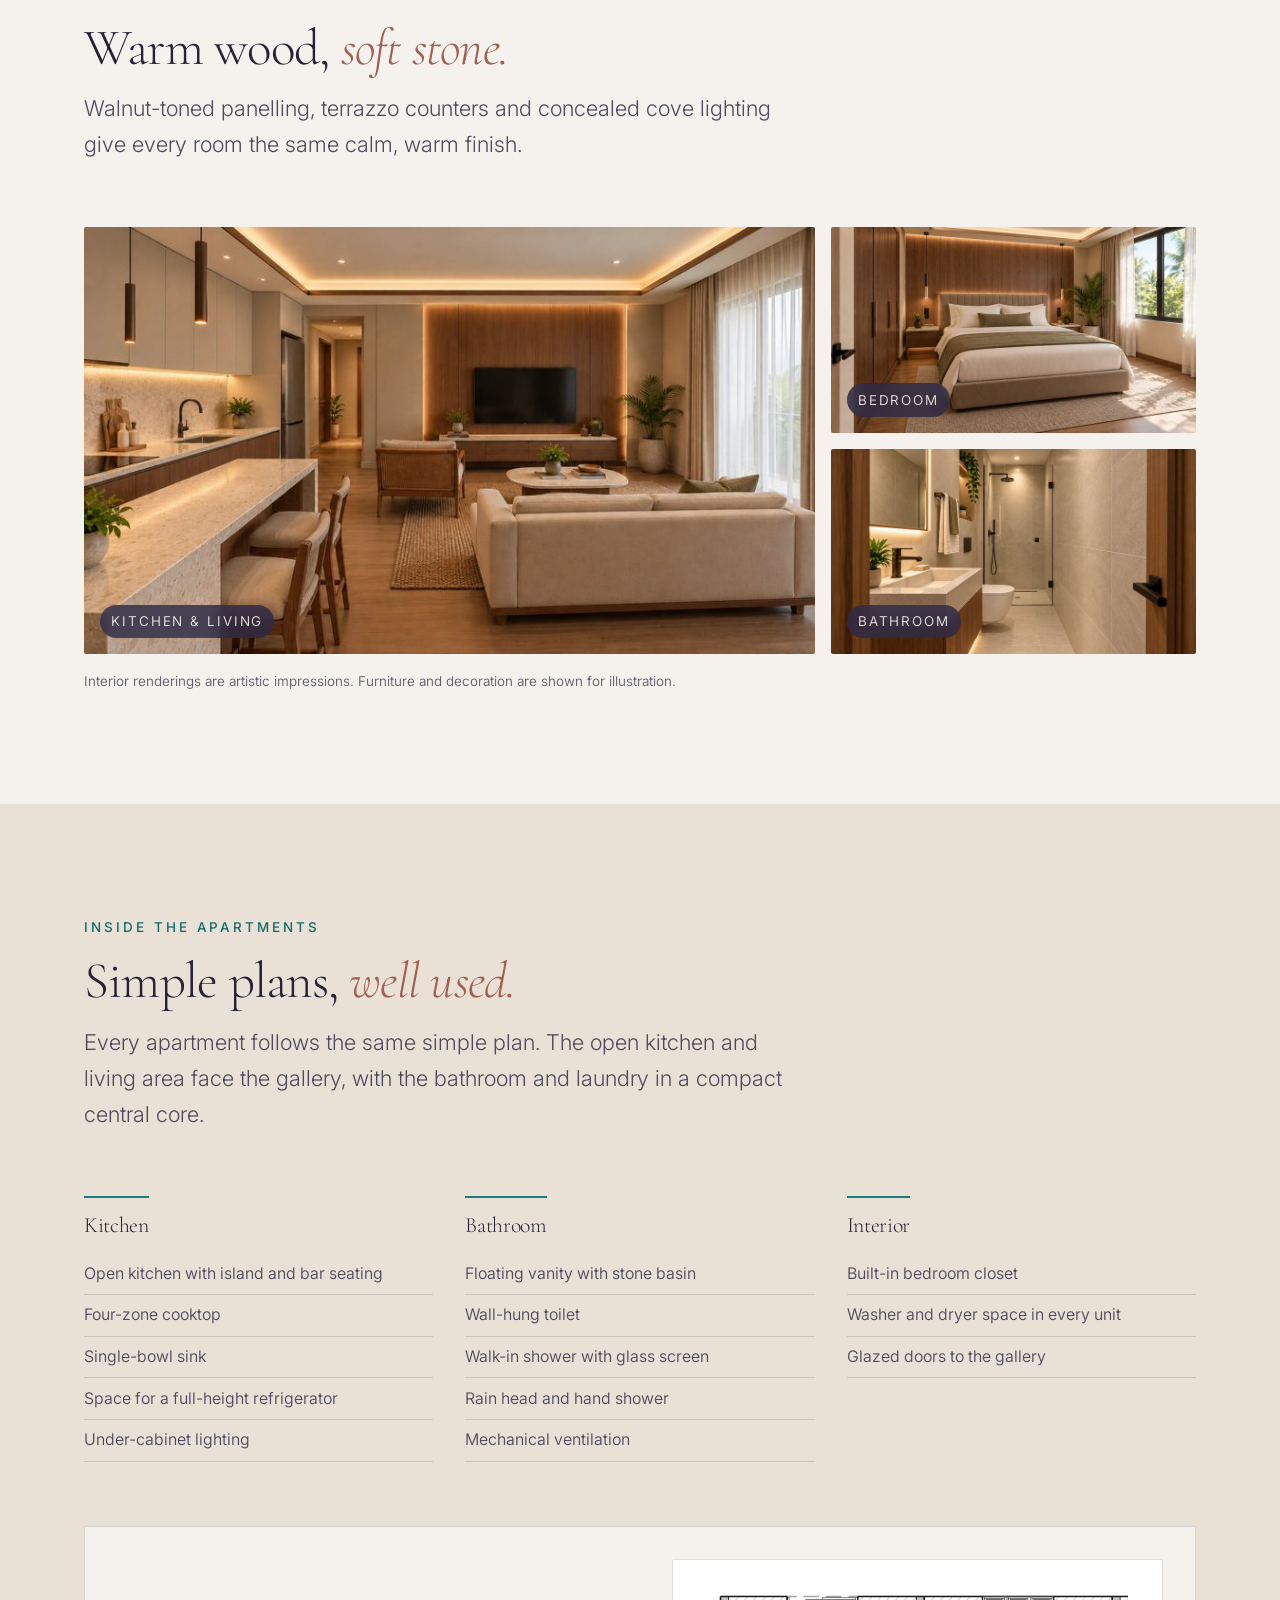
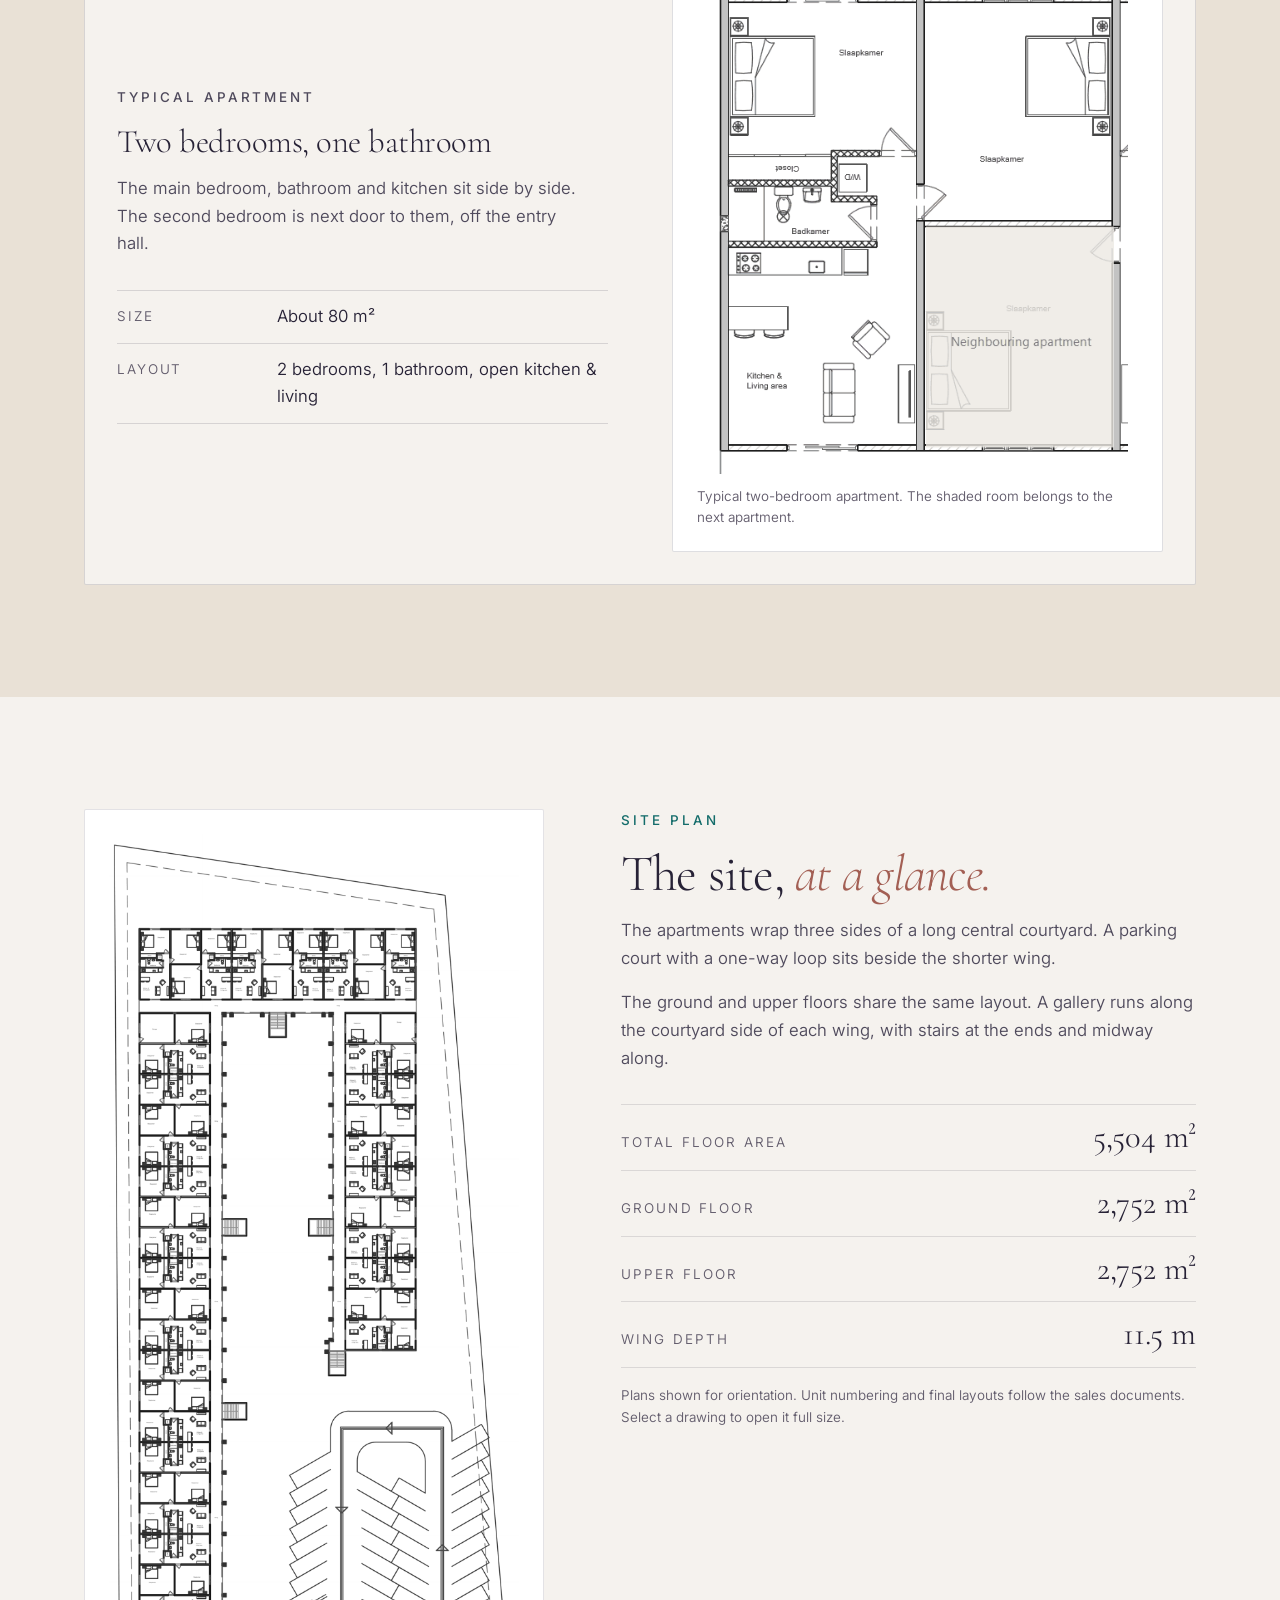
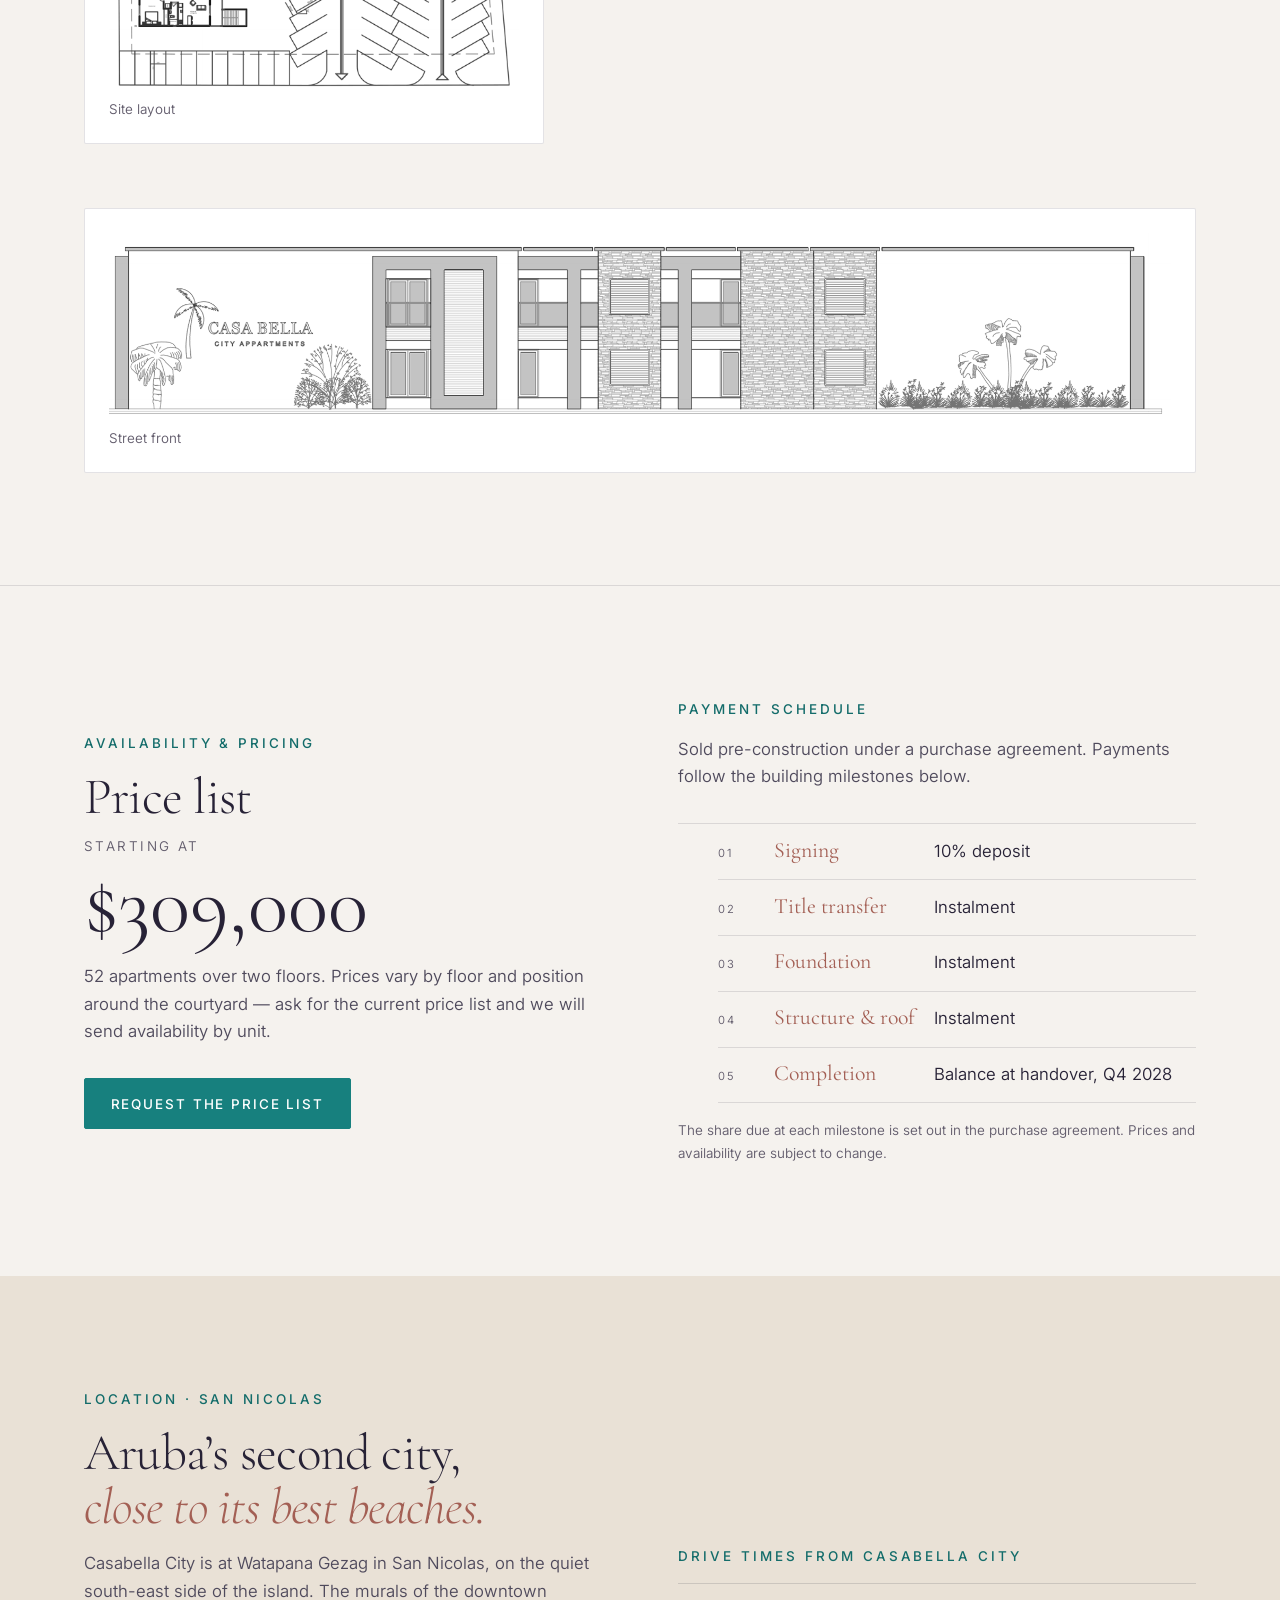
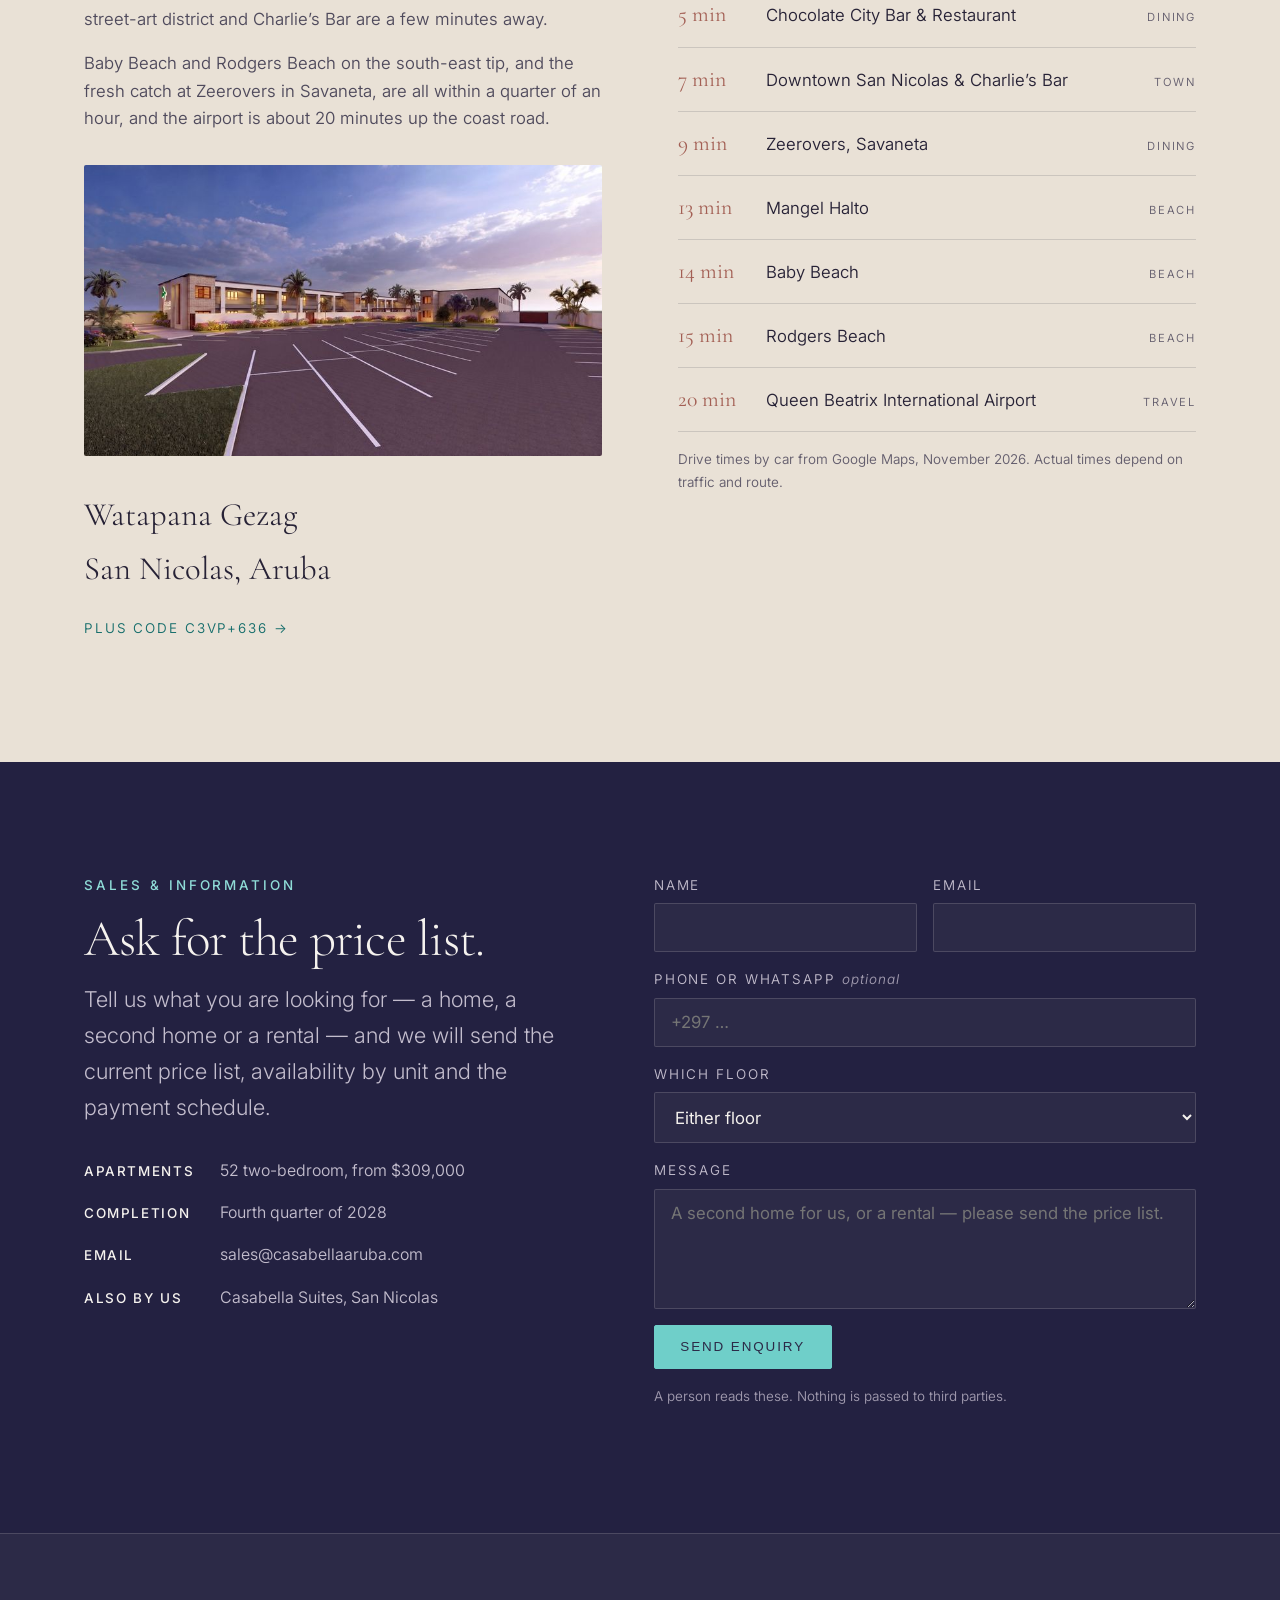
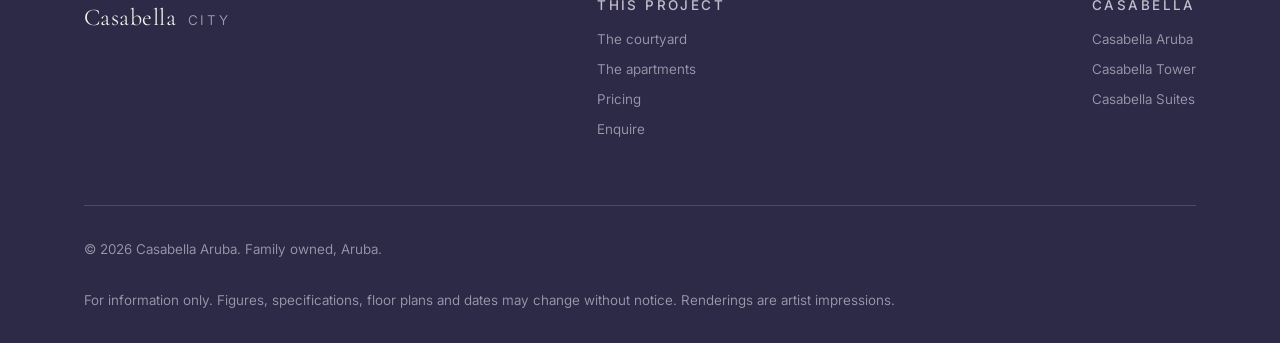
==== commit 41bc1e9b: "Show one rounded size for the City apartment Replaces the room-by-room areas with a single "about 80" ====
--- a/city/index.html
+++ b/city/index.html
@@ -413,16 +413,9 @@
                 second bedroom is next door to them, off the entry hall.
               </p>
               <dl class="facts">
-                <div><dt>Whole apartment</dt><dd>About 77 m²</dd></div>
-                <div><dt>Kitchen &amp; living</dt><dd>About 24 m²</dd></div>
-                <div><dt>Main bedroom</dt><dd>About 18 m²</dd></div>
-                <div><dt>Second bedroom</dt><dd>About 26 m², off the entry hall</dd></div>
-                <div><dt>Bath, closet &amp; laundry</dt><dd>About 10 m², with the entry hall</dd></div>
+                <div><dt>Size</dt><dd>About 80 m²</dd></div>
+                <div><dt>Layout</dt><dd>2 bedrooms, 1 bathroom, open kitchen &amp; living</dd></div>
               </dl>
-              <p class="render-note">
-                Sizes measured from the architect's plan and rounded. Final
-                areas follow the sales documents.
-              </p>
             </div>
             <figure class="plan-card">
               <a href="/assets/img/city/plan-unit.png" target="_blank" rel="noopener">
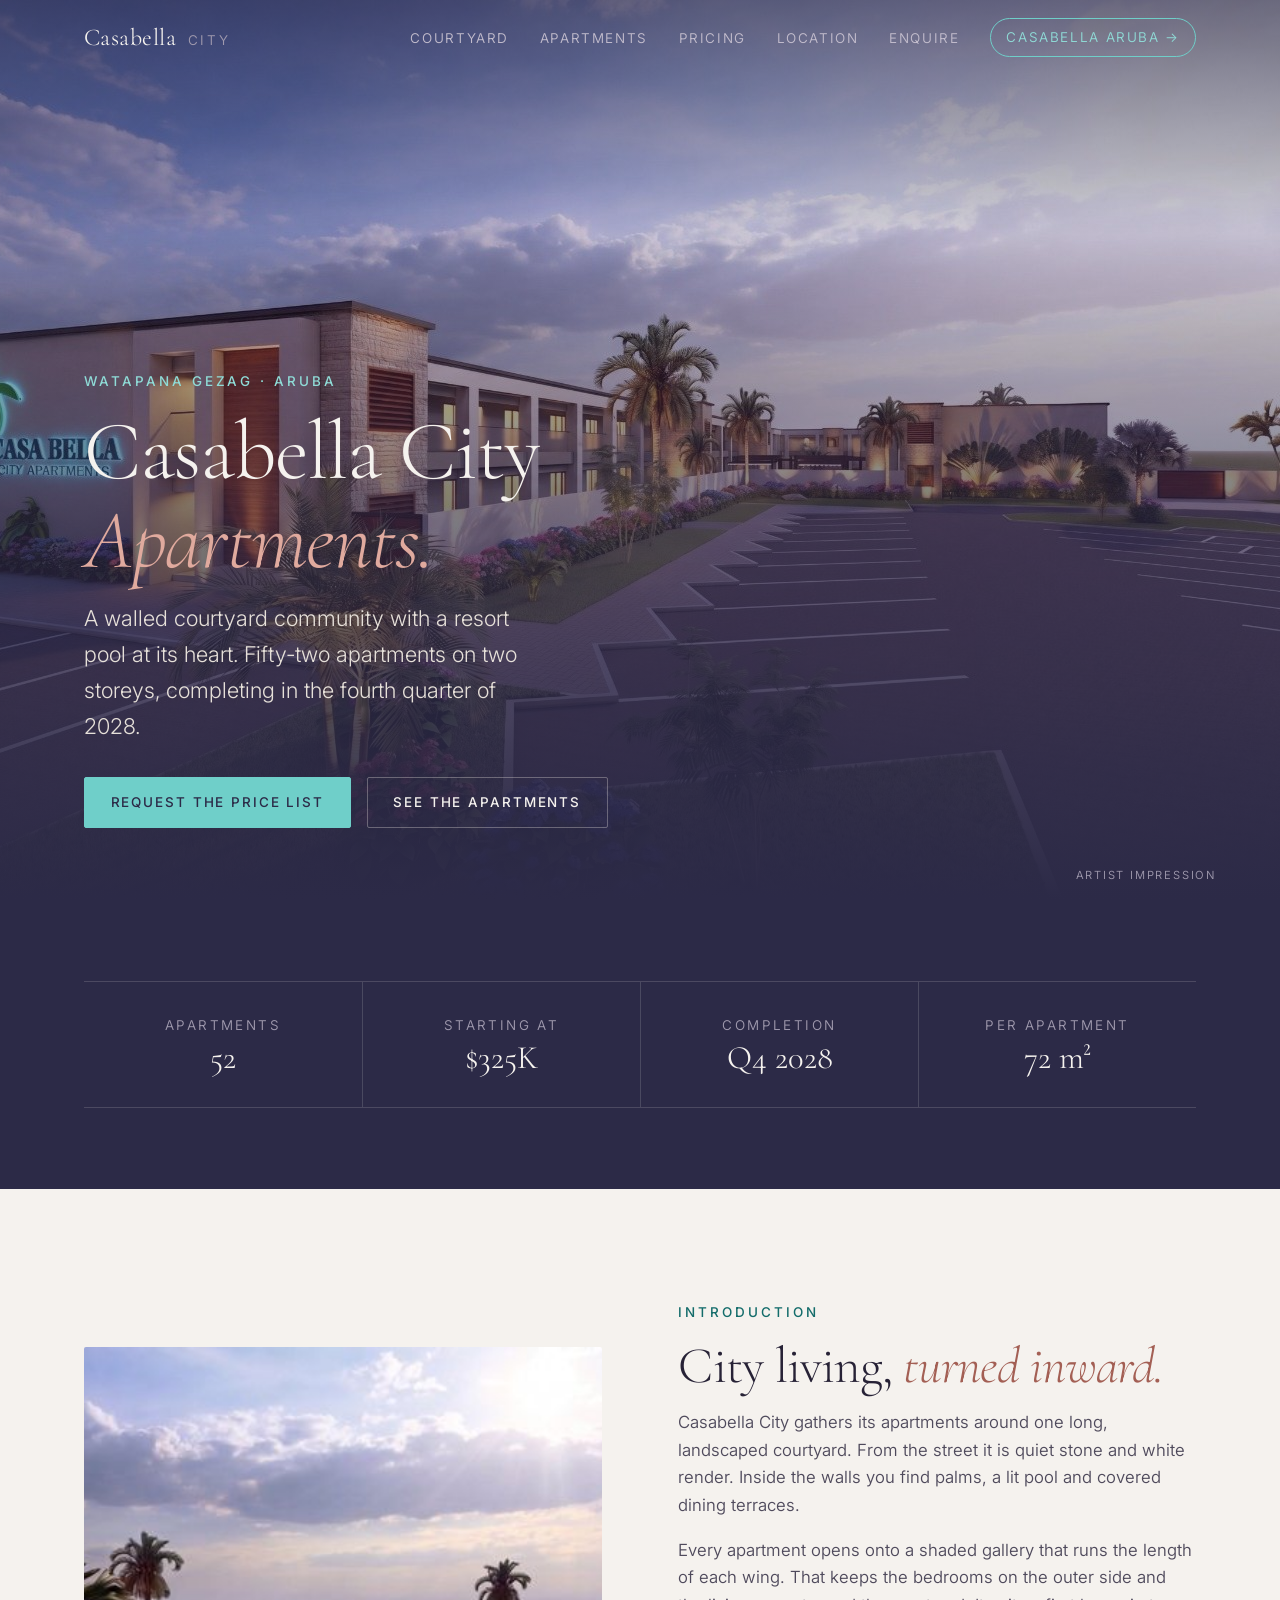
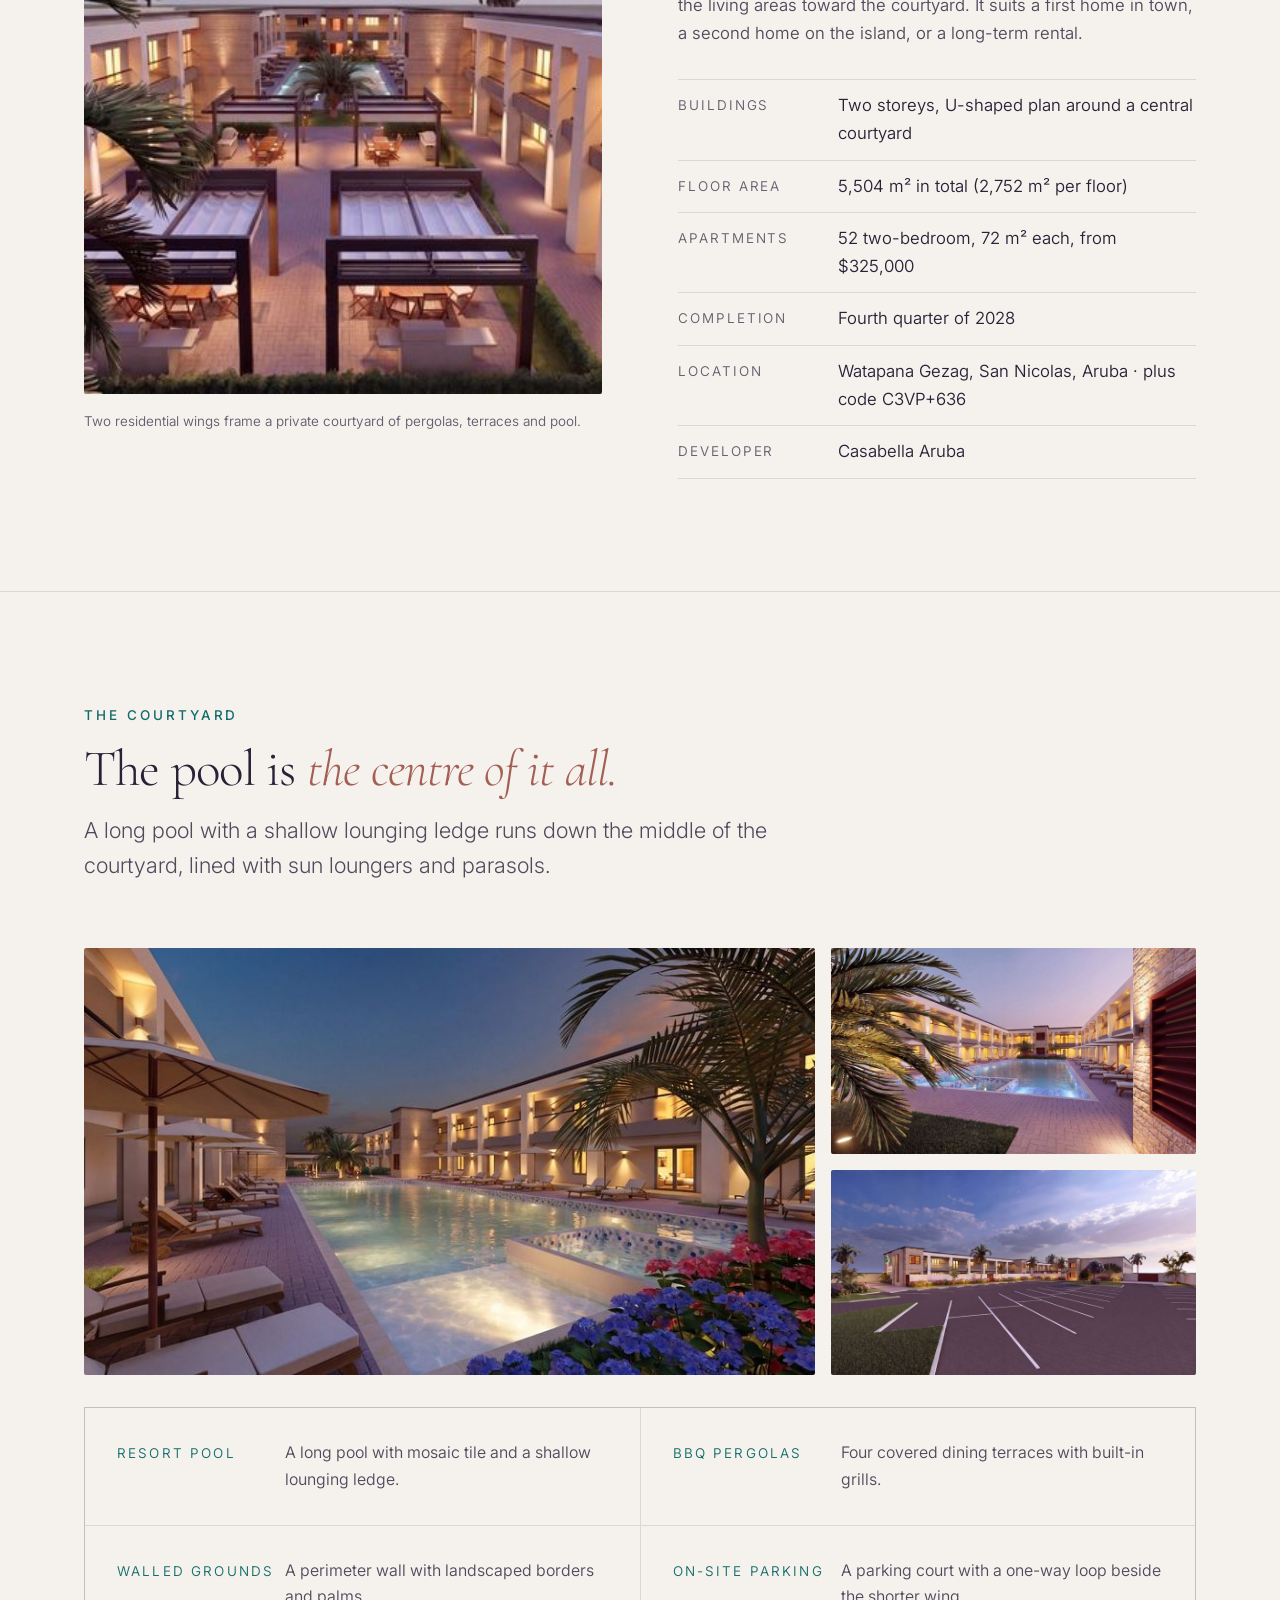
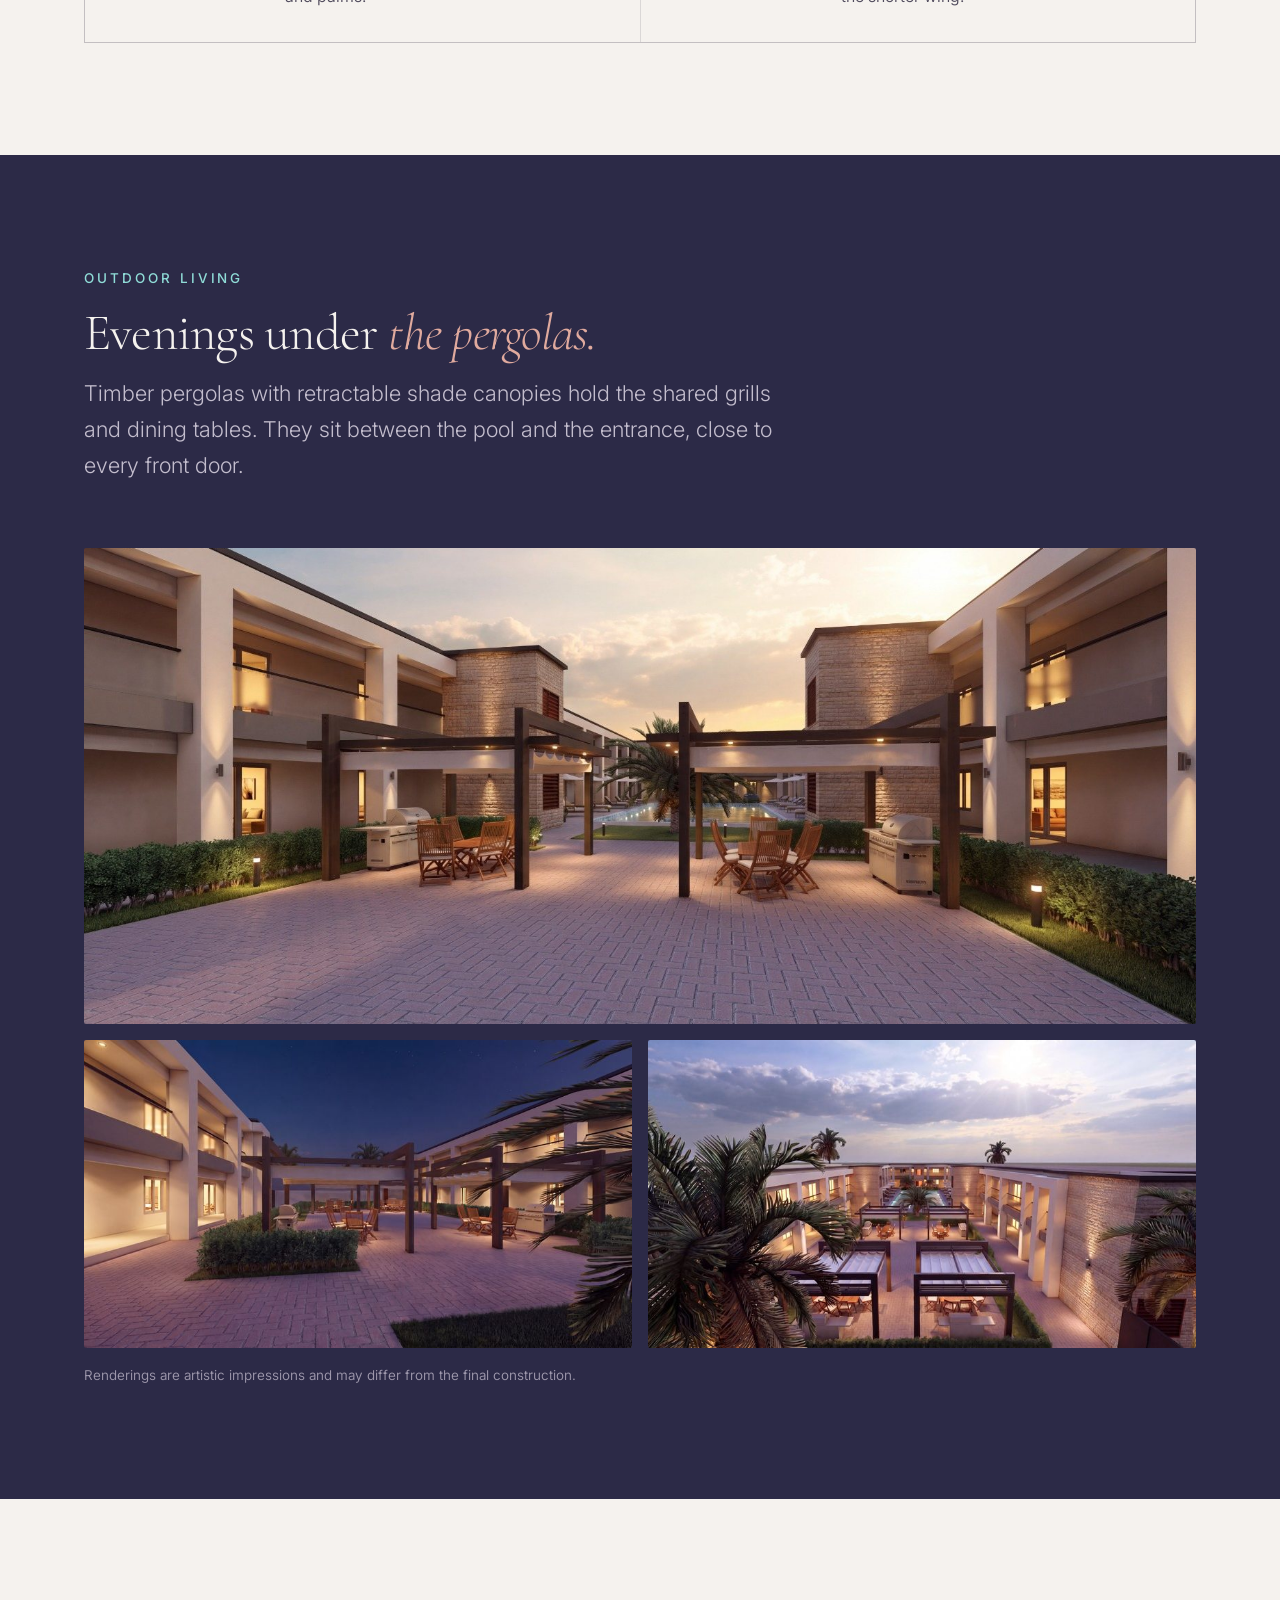
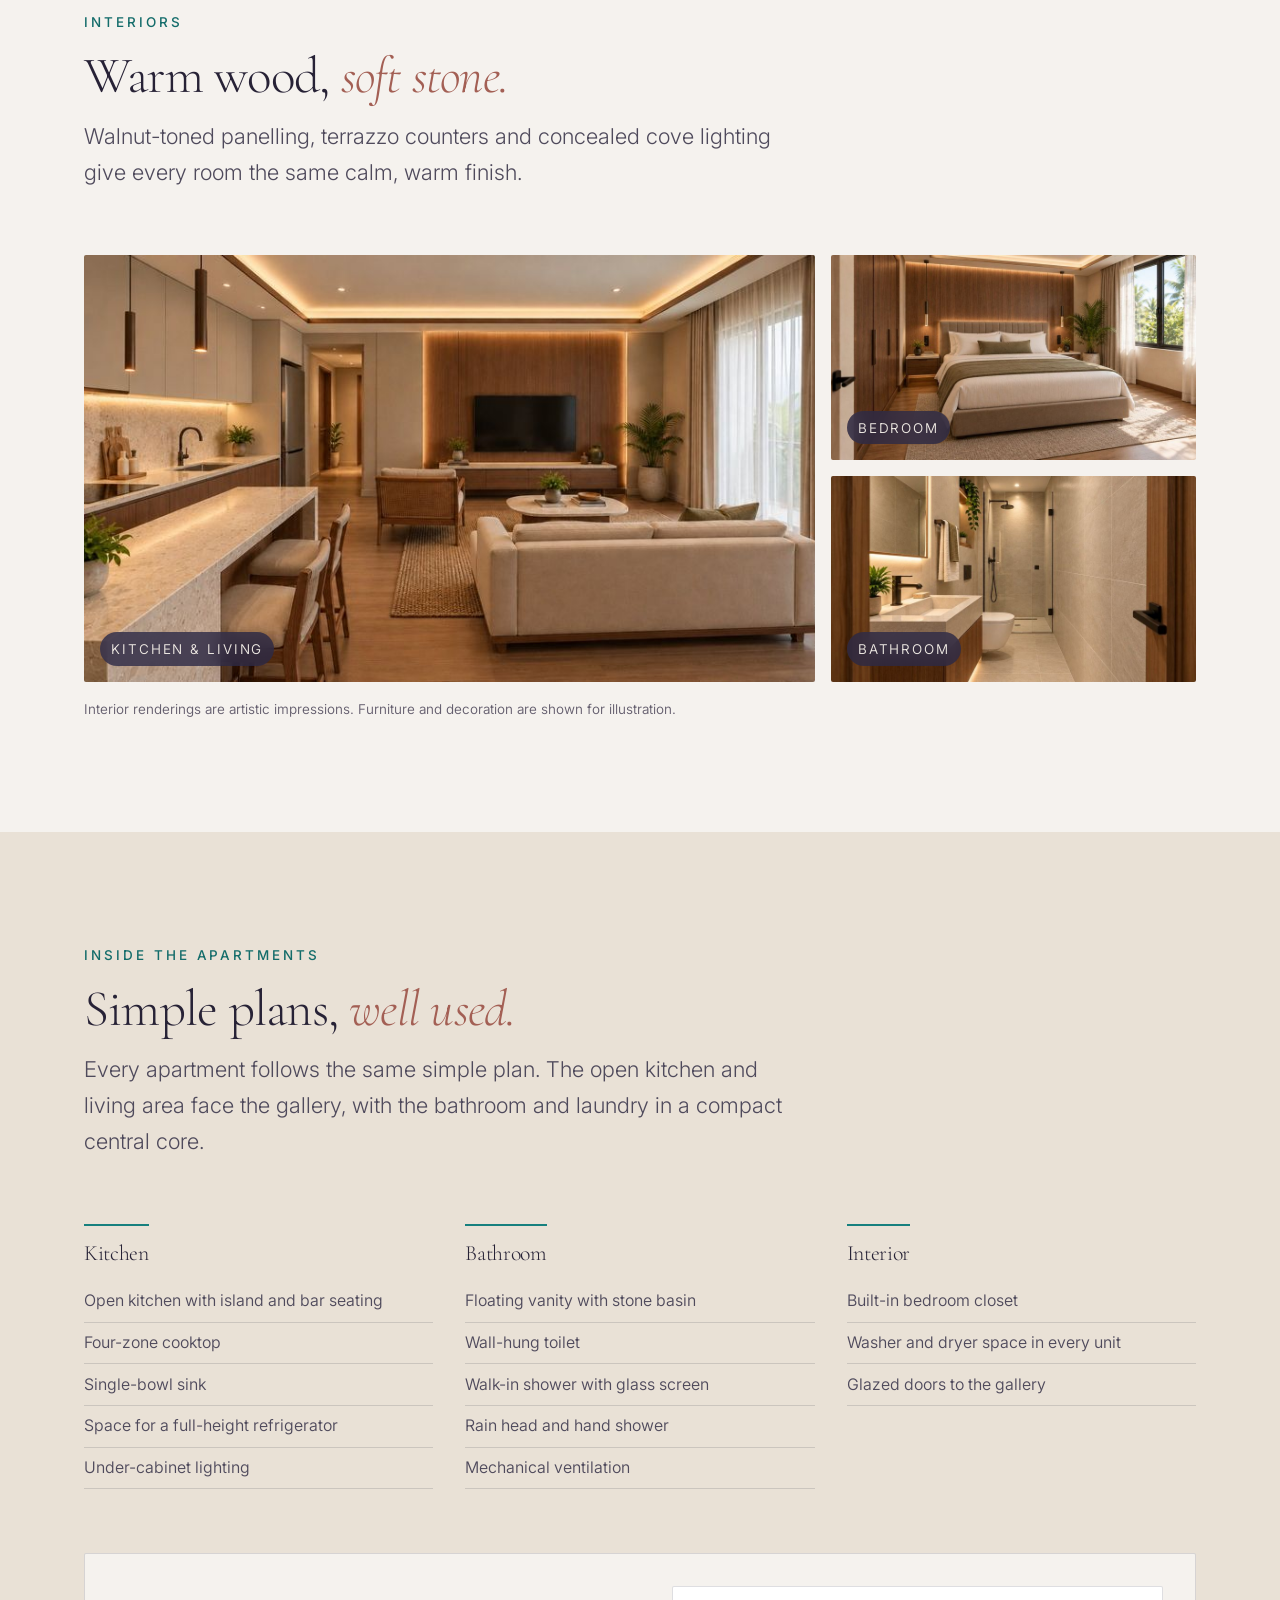
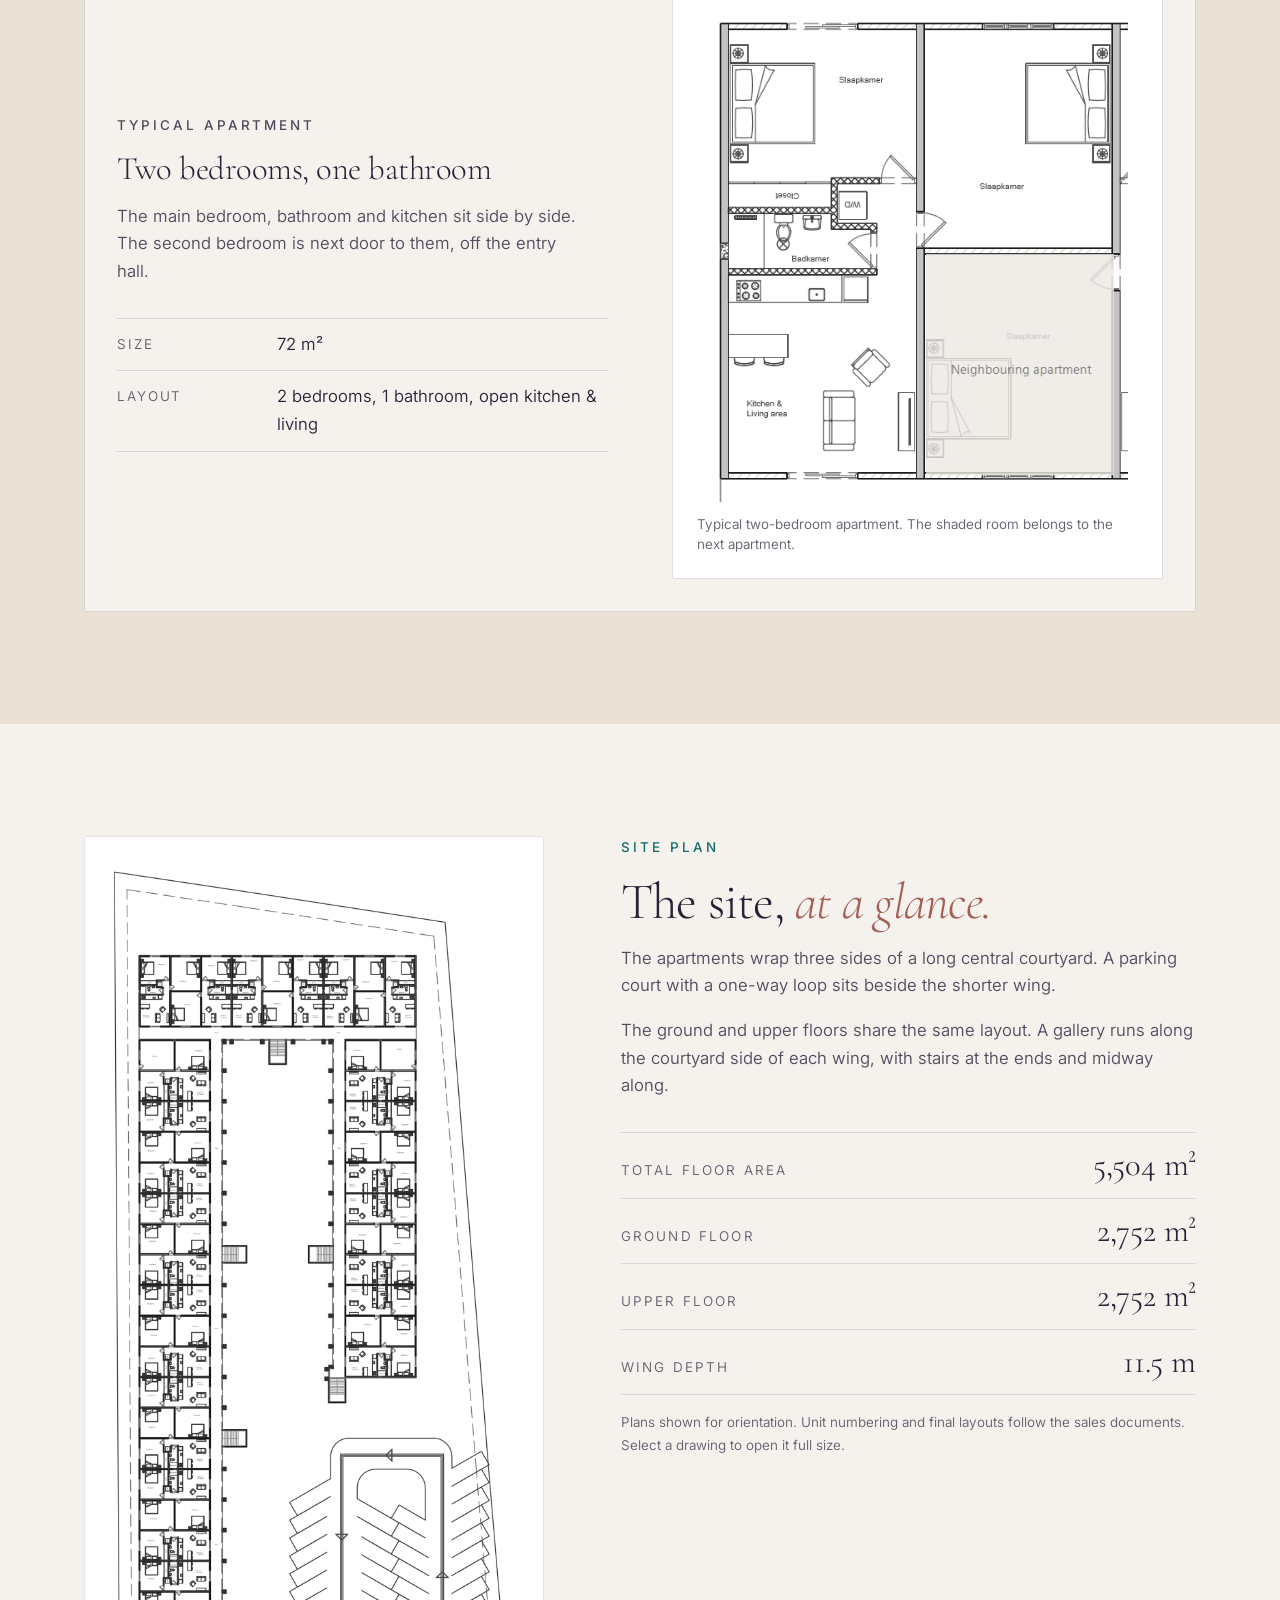
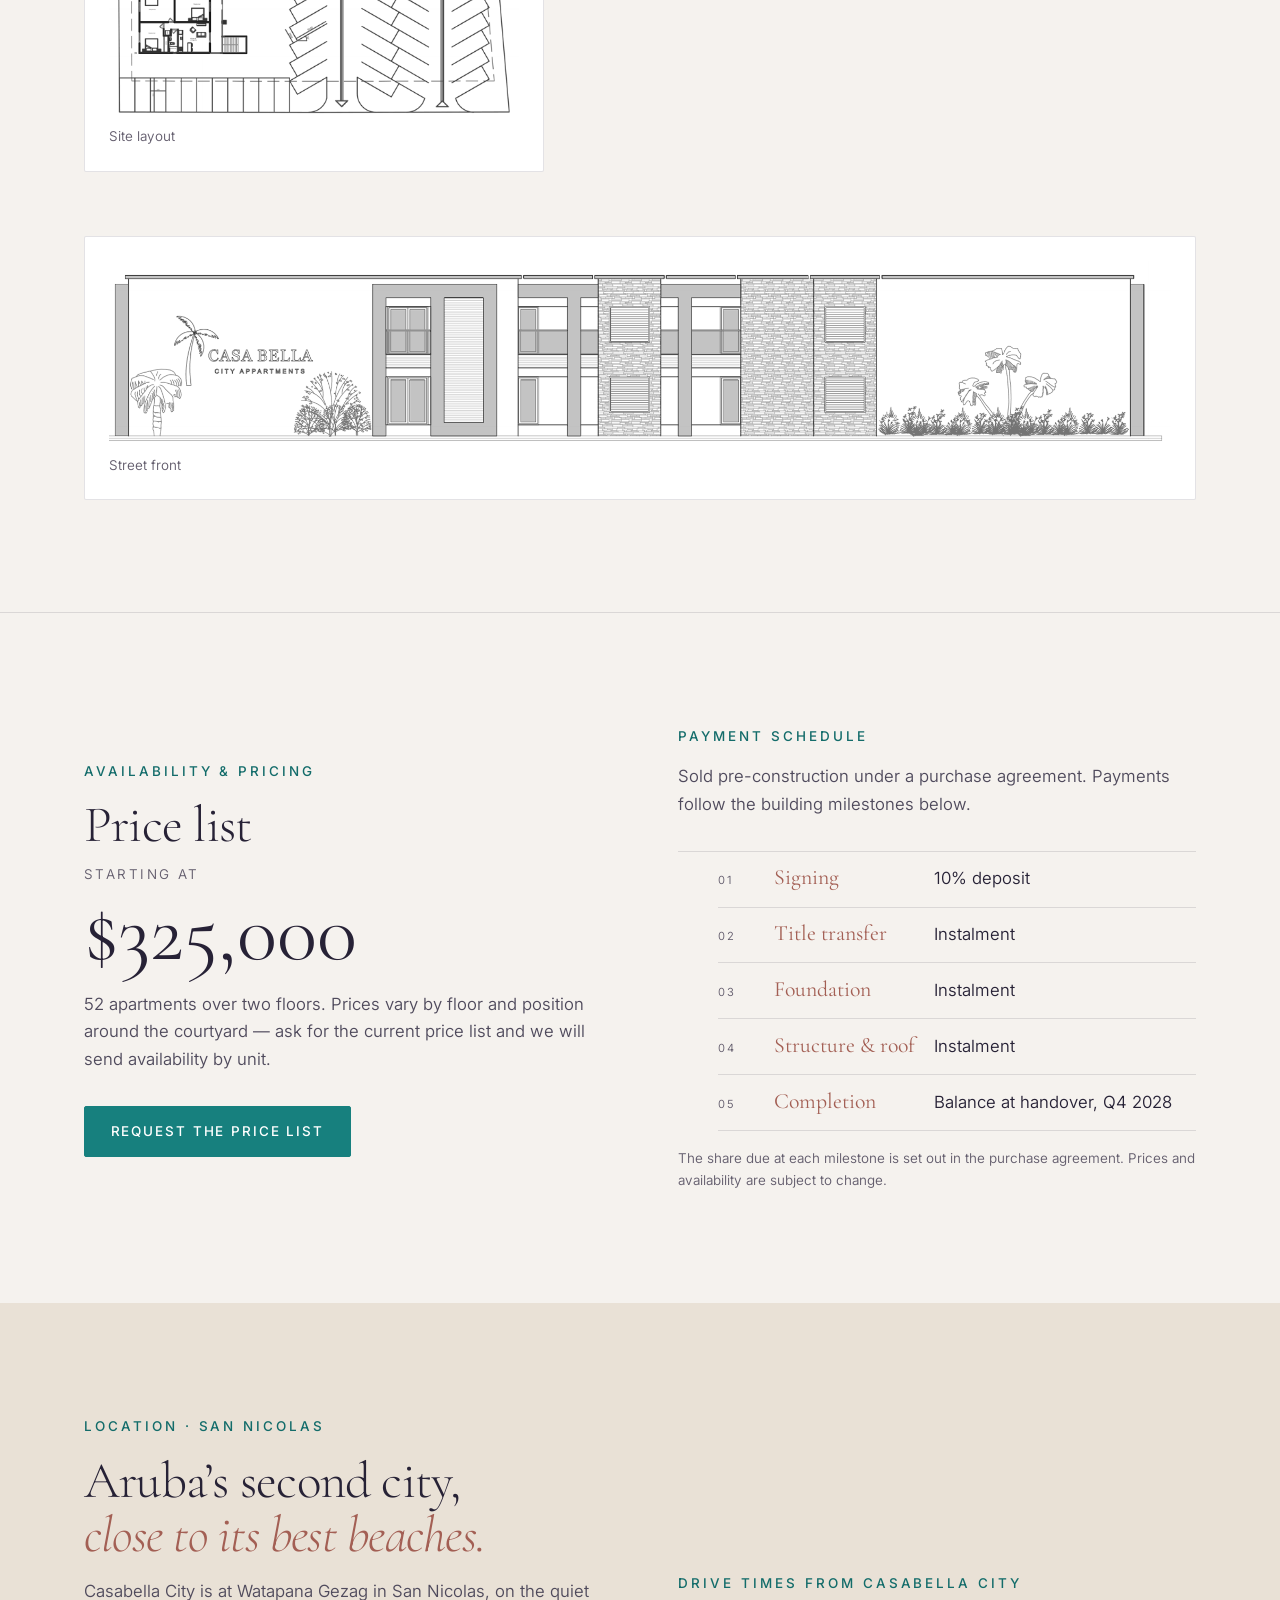
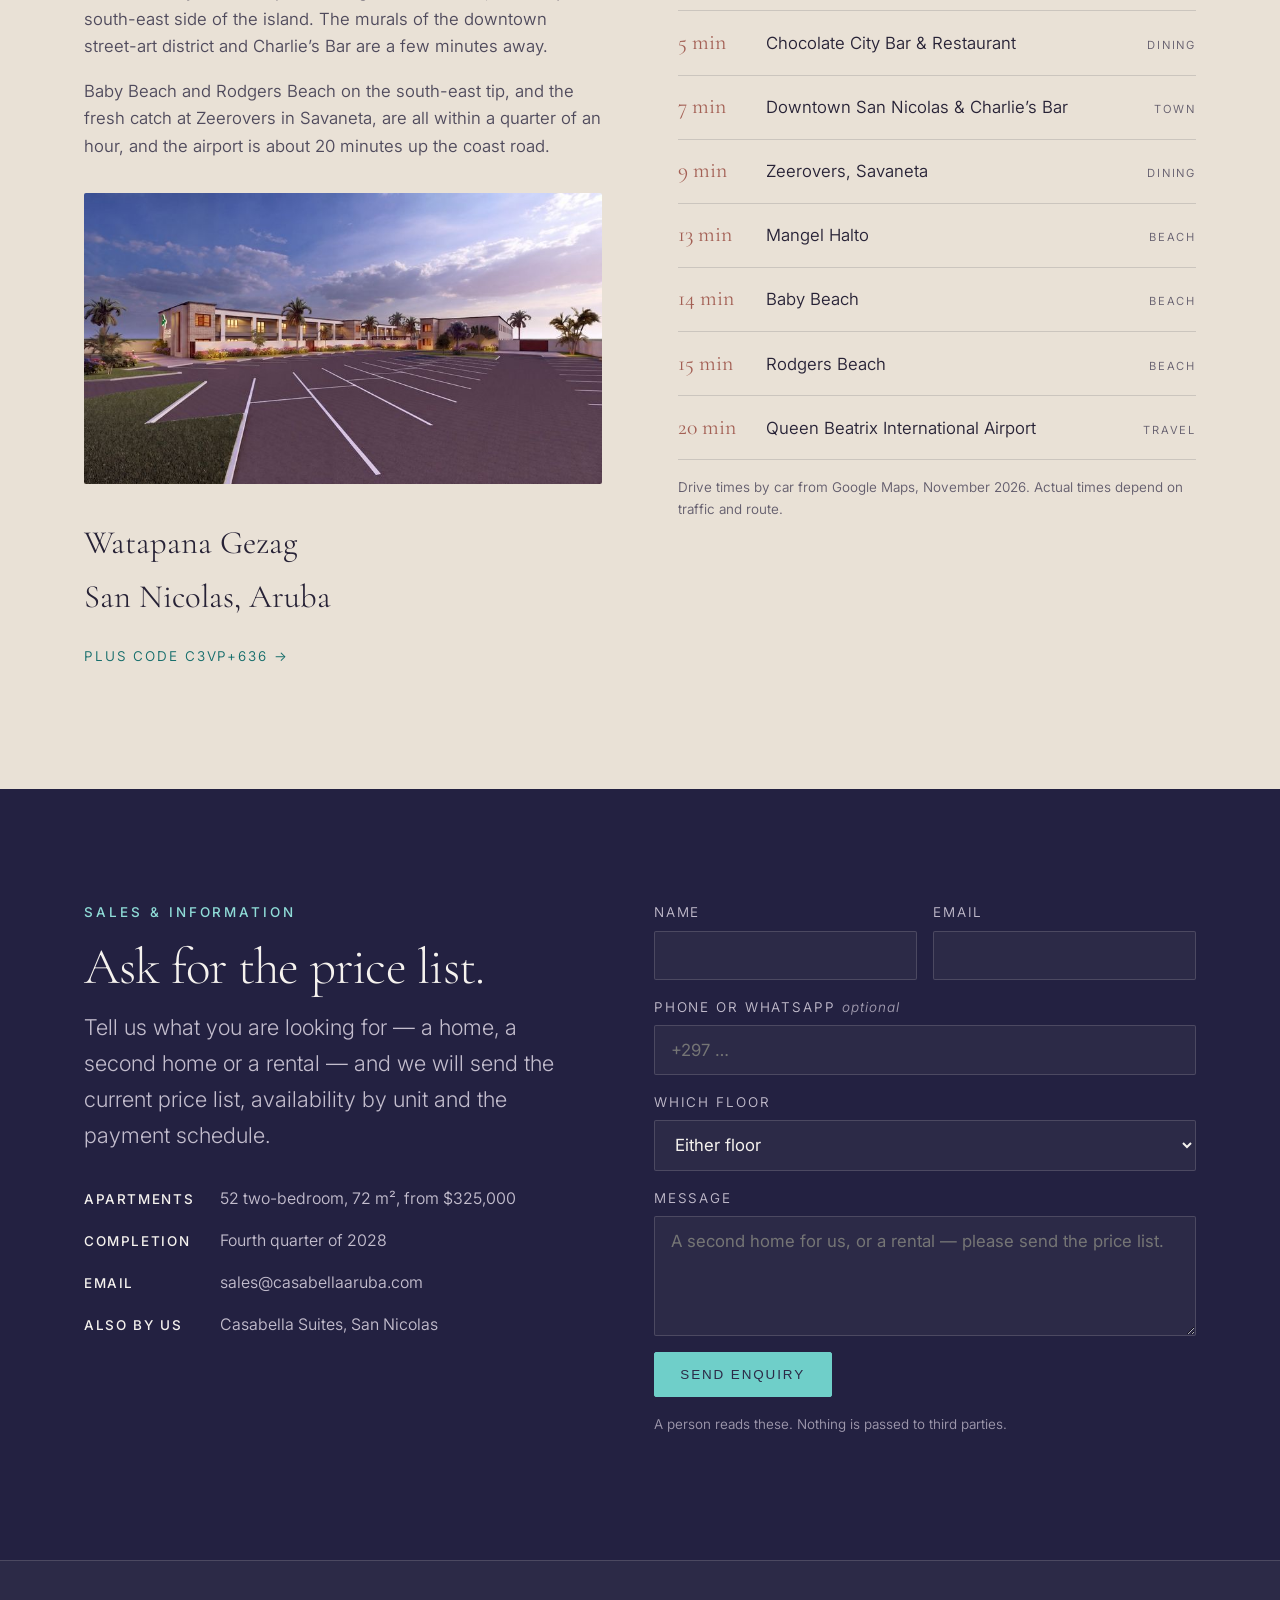
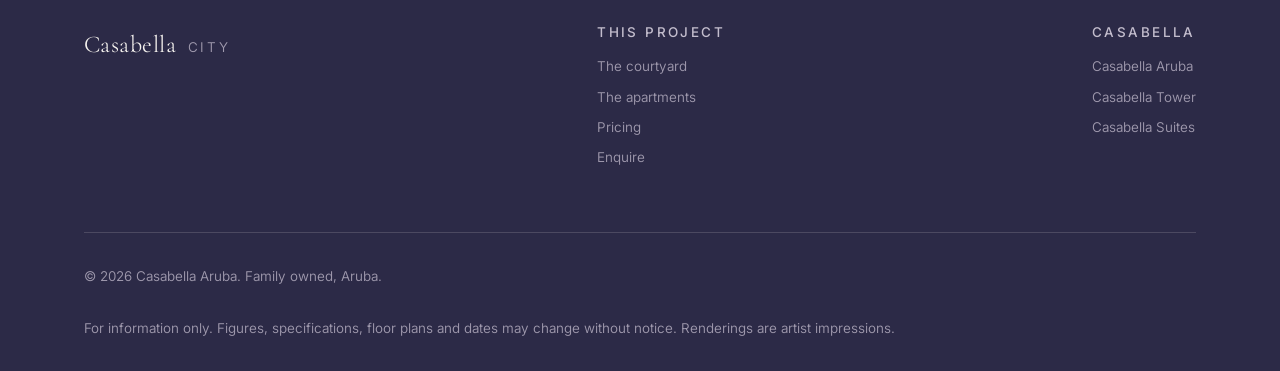
==== commit b1efa3c0: "Set City starting price to $325,000 and apartments to 72 m² Updates the price everywhere it appears " ====
--- a/city/index.html
+++ b/city/index.html
@@ -7,7 +7,7 @@
     <title>Casabella City Apartments — 52 Apartments in San Nicolas, Aruba</title>
     <meta
       name="description"
-      content="Fifty-two two-bedroom apartments in San Nicolas, Aruba, around a walled courtyard with a resort pool and barbecue pergolas. Pre-construction from $309,000, completing Q4 2028."
+      content="Fifty-two two-bedroom apartments in San Nicolas, Aruba, around a walled courtyard with a resort pool and barbecue pergolas. Pre-construction from $325,000, completing Q4 2028."
     />
 
     <link rel="canonical" href="https://casabellaaruba.com/city/" />
@@ -18,7 +18,7 @@
     <meta property="og:title" content="Casabella City Apartments — San Nicolas, Aruba" />
     <meta
       property="og:description"
-      content="A walled courtyard community with a resort pool at its heart. 52 apartments from $309,000, completing Q4 2028."
+      content="A walled courtyard community with a resort pool at its heart. 52 apartments from $325,000, completing Q4 2028."
     />
     <meta property="og:image" content="https://casabellaaruba.com/assets/img/city/entrance.jpg" />
     <meta name="twitter:card" content="summary_large_image" />
@@ -136,9 +136,9 @@
         <div class="shell">
           <dl class="stats">
             <div><dt>Apartments</dt><dd>52</dd></div>
-            <div><dt>Starting at</dt><dd>$309K</dd></div>
+            <div><dt>Starting at</dt><dd>$325K</dd></div>
             <div><dt>Completion</dt><dd>Q4 2028</dd></div>
-            <div><dt>Storeys</dt><dd>2</dd></div>
+            <div><dt>Per apartment</dt><dd>72 m²</dd></div>
           </dl>
         </div>
       </section>
@@ -185,7 +185,7 @@
               <dl class="facts">
                 <div><dt>Buildings</dt><dd>Two storeys, U-shaped plan around a central courtyard</dd></div>
                 <div><dt>Floor area</dt><dd>5,504 m² in total (2,752 m² per floor)</dd></div>
-                <div><dt>Apartments</dt><dd>52, from $309,000</dd></div>
+                <div><dt>Apartments</dt><dd>52 two-bedroom, 72 m² each, from $325,000</dd></div>
                 <div><dt>Completion</dt><dd>Fourth quarter of 2028</dd></div>
                 <div><dt>Location</dt><dd>Watapana Gezag, San Nicolas, Aruba · plus code C3VP+636</dd></div>
                 <div><dt>Developer</dt><dd>Casabella Aruba</dd></div>
@@ -413,7 +413,7 @@
                 second bedroom is next door to them, off the entry hall.
               </p>
               <dl class="facts">
-                <div><dt>Size</dt><dd>About 80 m²</dd></div>
+                <div><dt>Size</dt><dd>72 m²</dd></div>
                 <div><dt>Layout</dt><dd>2 bedrooms, 1 bathroom, open kitchen &amp; living</dd></div>
               </dl>
             </div>
@@ -499,7 +499,7 @@
             <div data-reveal>
               <p class="eyebrow">Availability &amp; pricing</p>
               <h2>Price list</h2>
-              <p class="price-from"><small>Starting at</small>$309,000</p>
+              <p class="price-from"><small>Starting at</small>$325,000</p>
               <div class="split__body">
                 <p>
                   52 apartments over two floors. Prices vary by floor and
@@ -608,7 +608,7 @@
               </p>
 
               <ul class="contact__routes">
-                <li><strong>Apartments</strong> 52 two-bedroom, from $309,000</li>
+                <li><strong>Apartments</strong> 52 two-bedroom, 72 m², from $325,000</li>
                 <li><strong>Completion</strong> Fourth quarter of 2028</li>
                 <li><strong>Email</strong> <a href="mailto:sales@casabellaaruba.com">sales@casabellaaruba.com</a></li>
                 <li><strong>Also by us</strong> <a href="/suites/">Casabella Suites, San Nicolas</a></li>
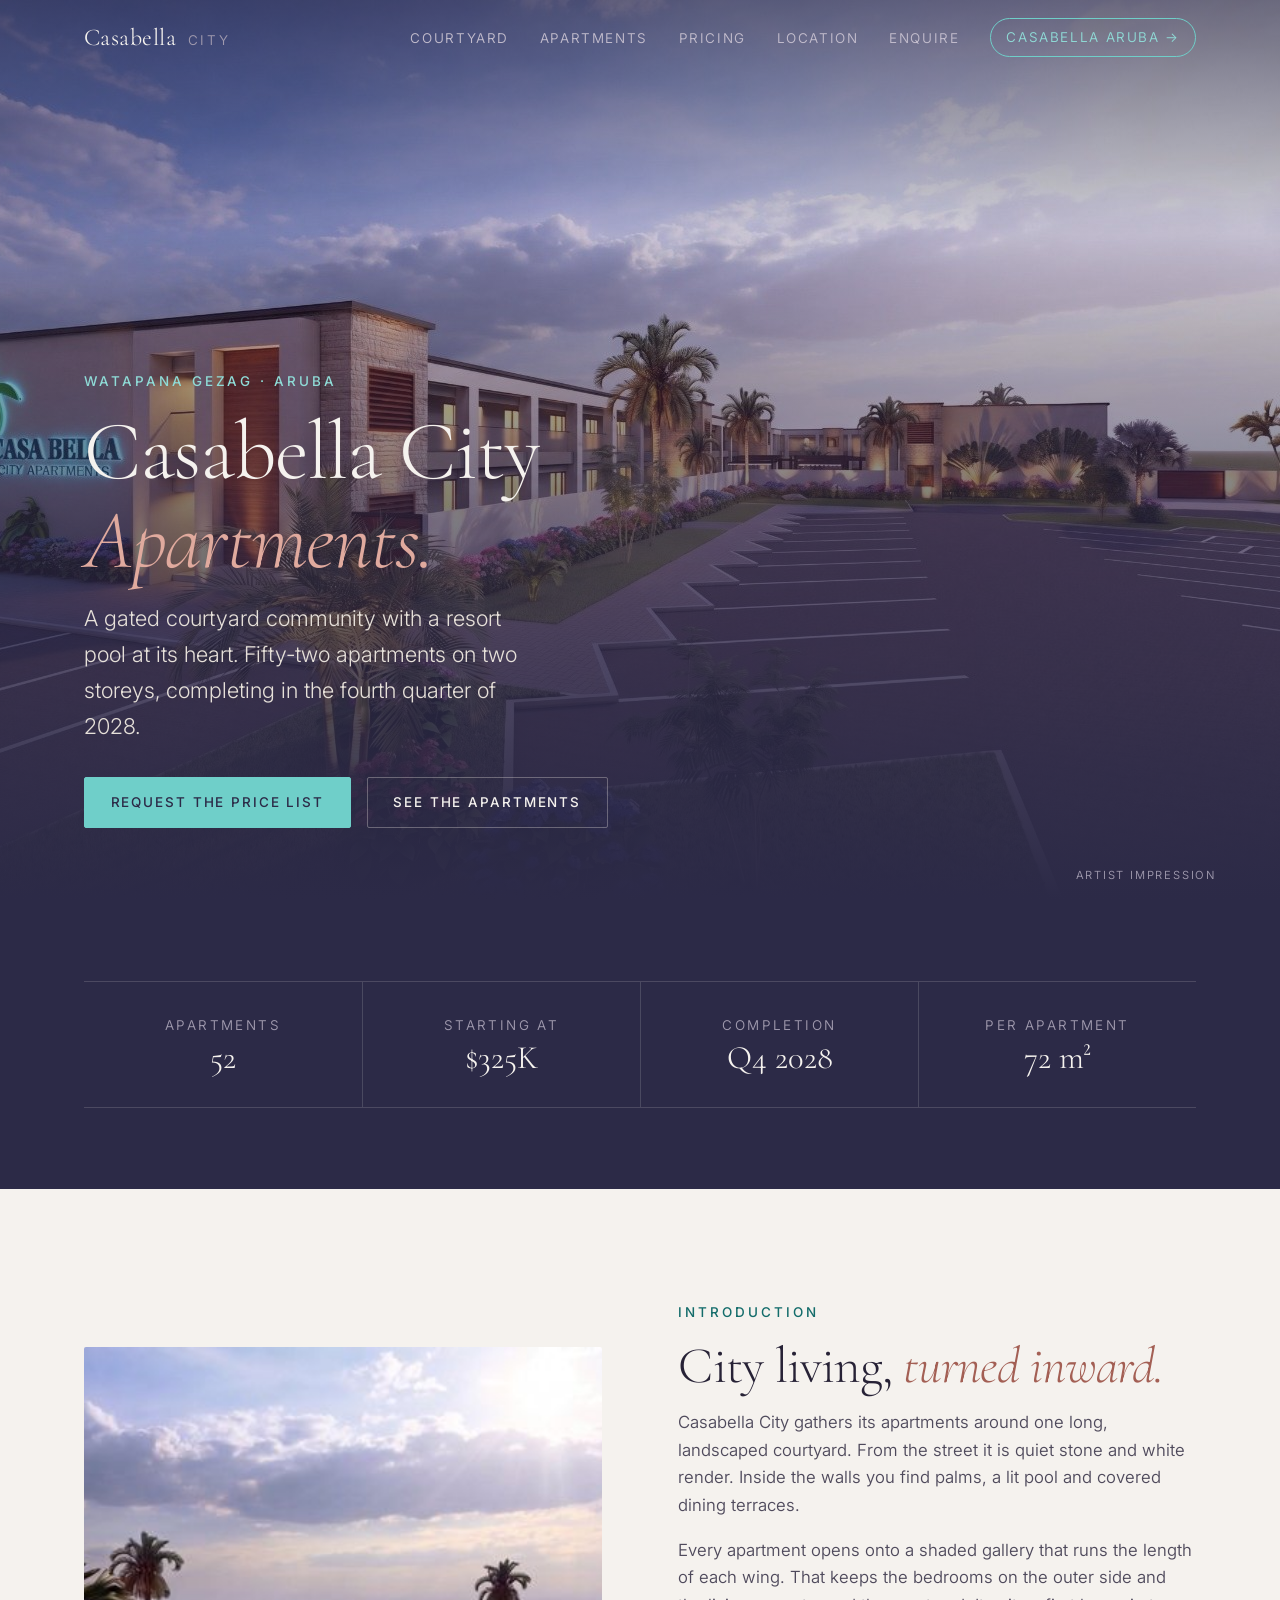
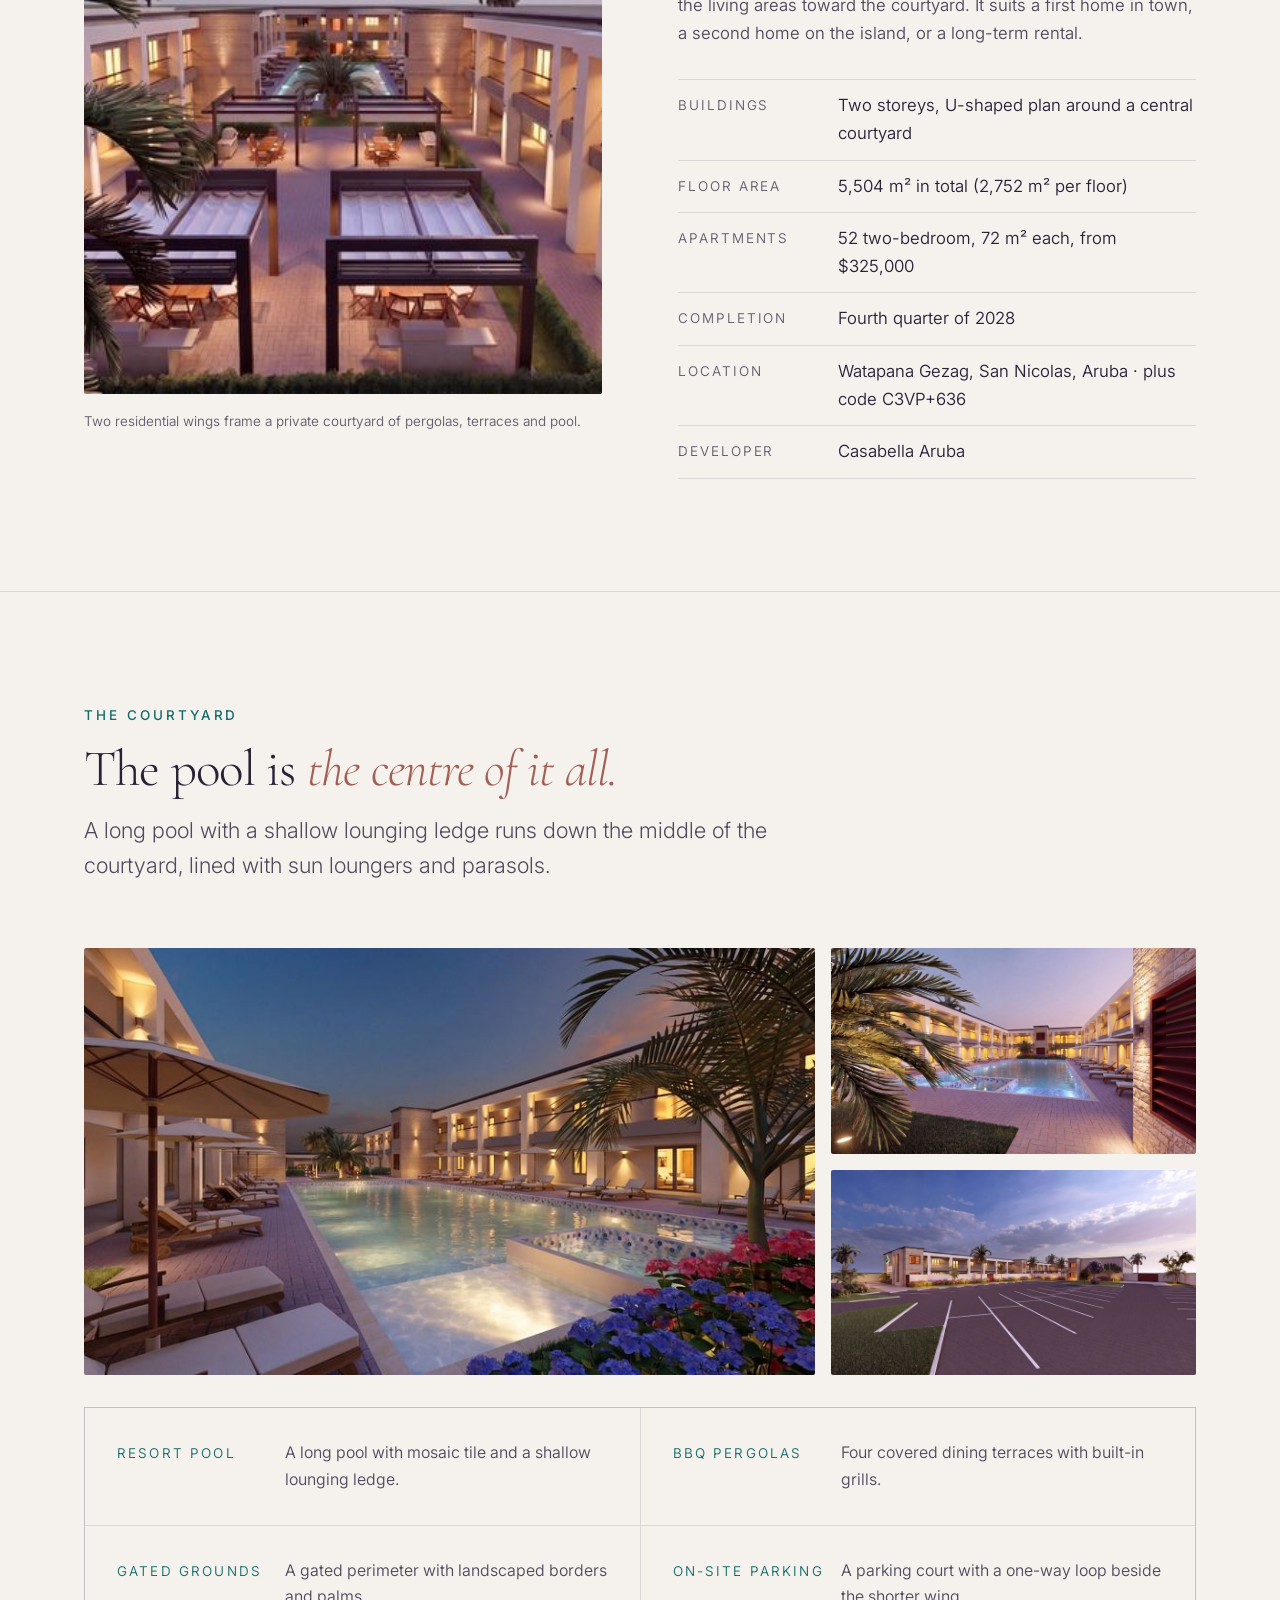
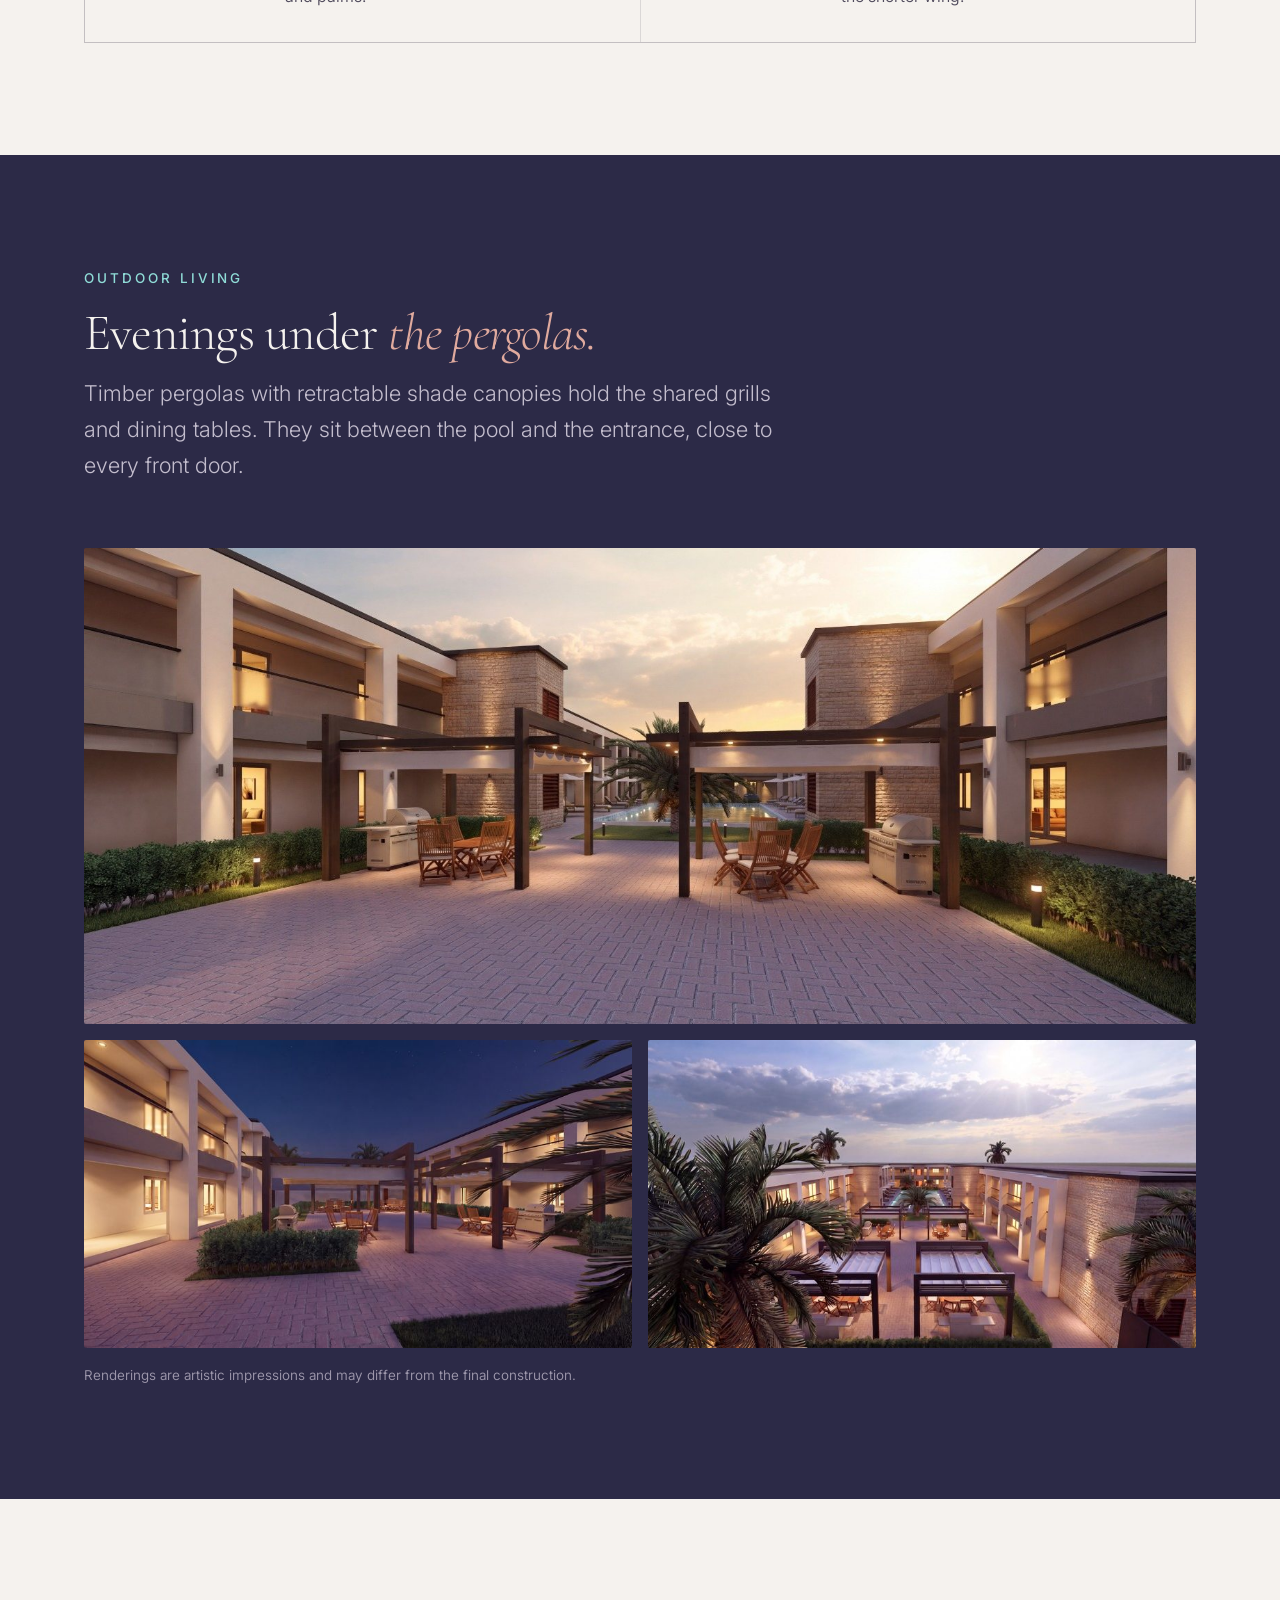
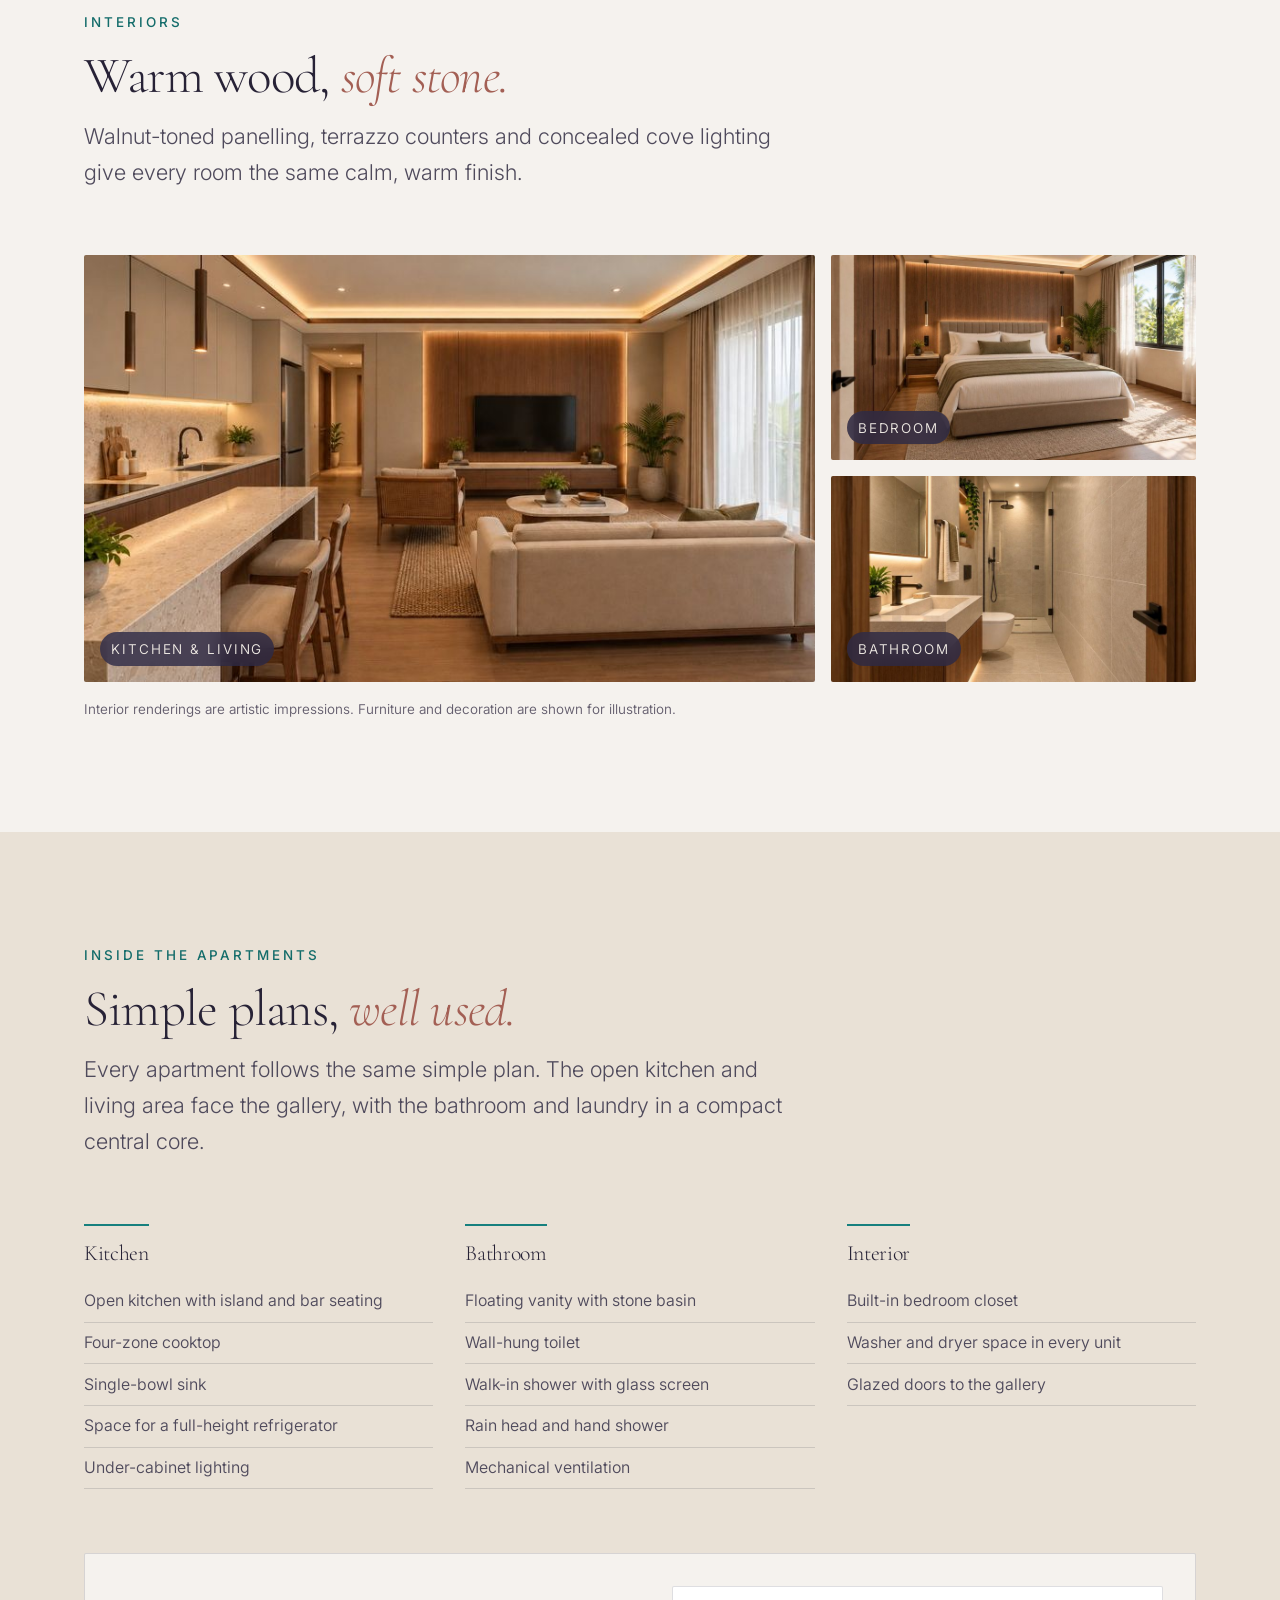
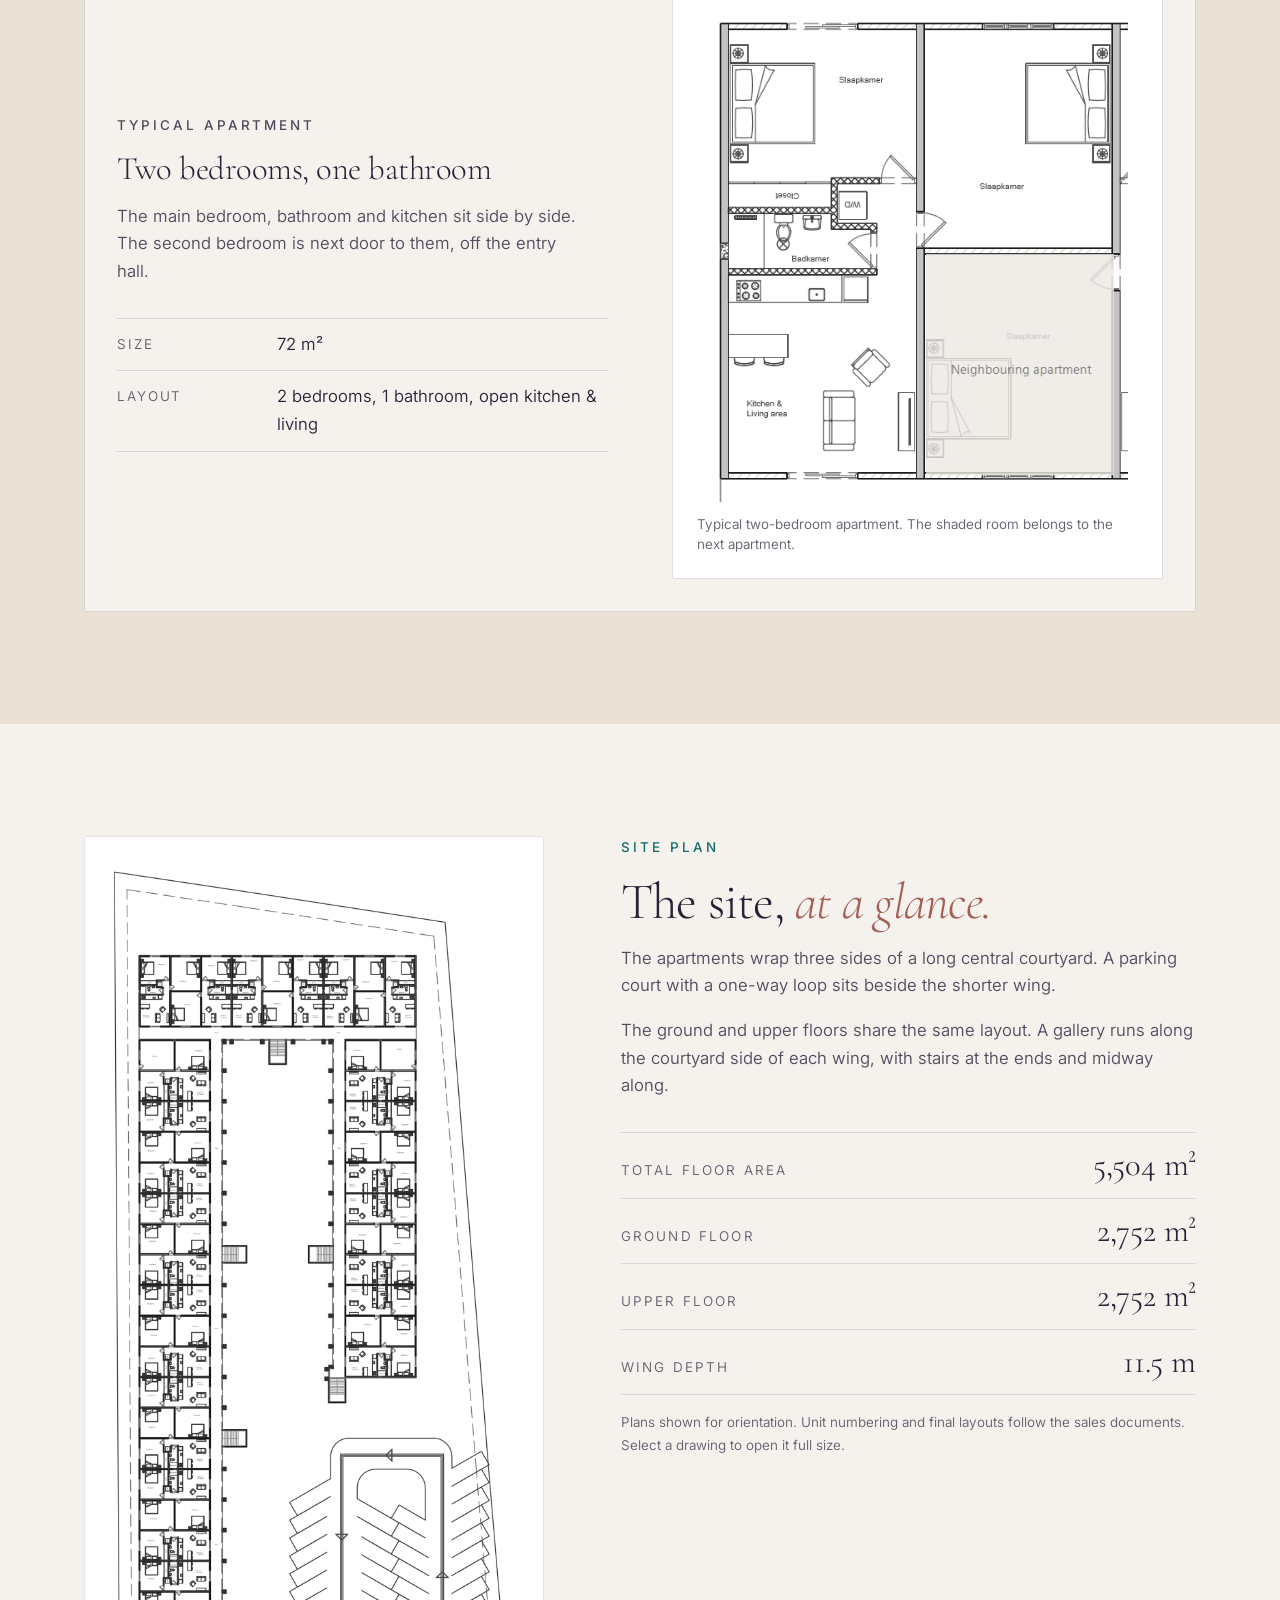
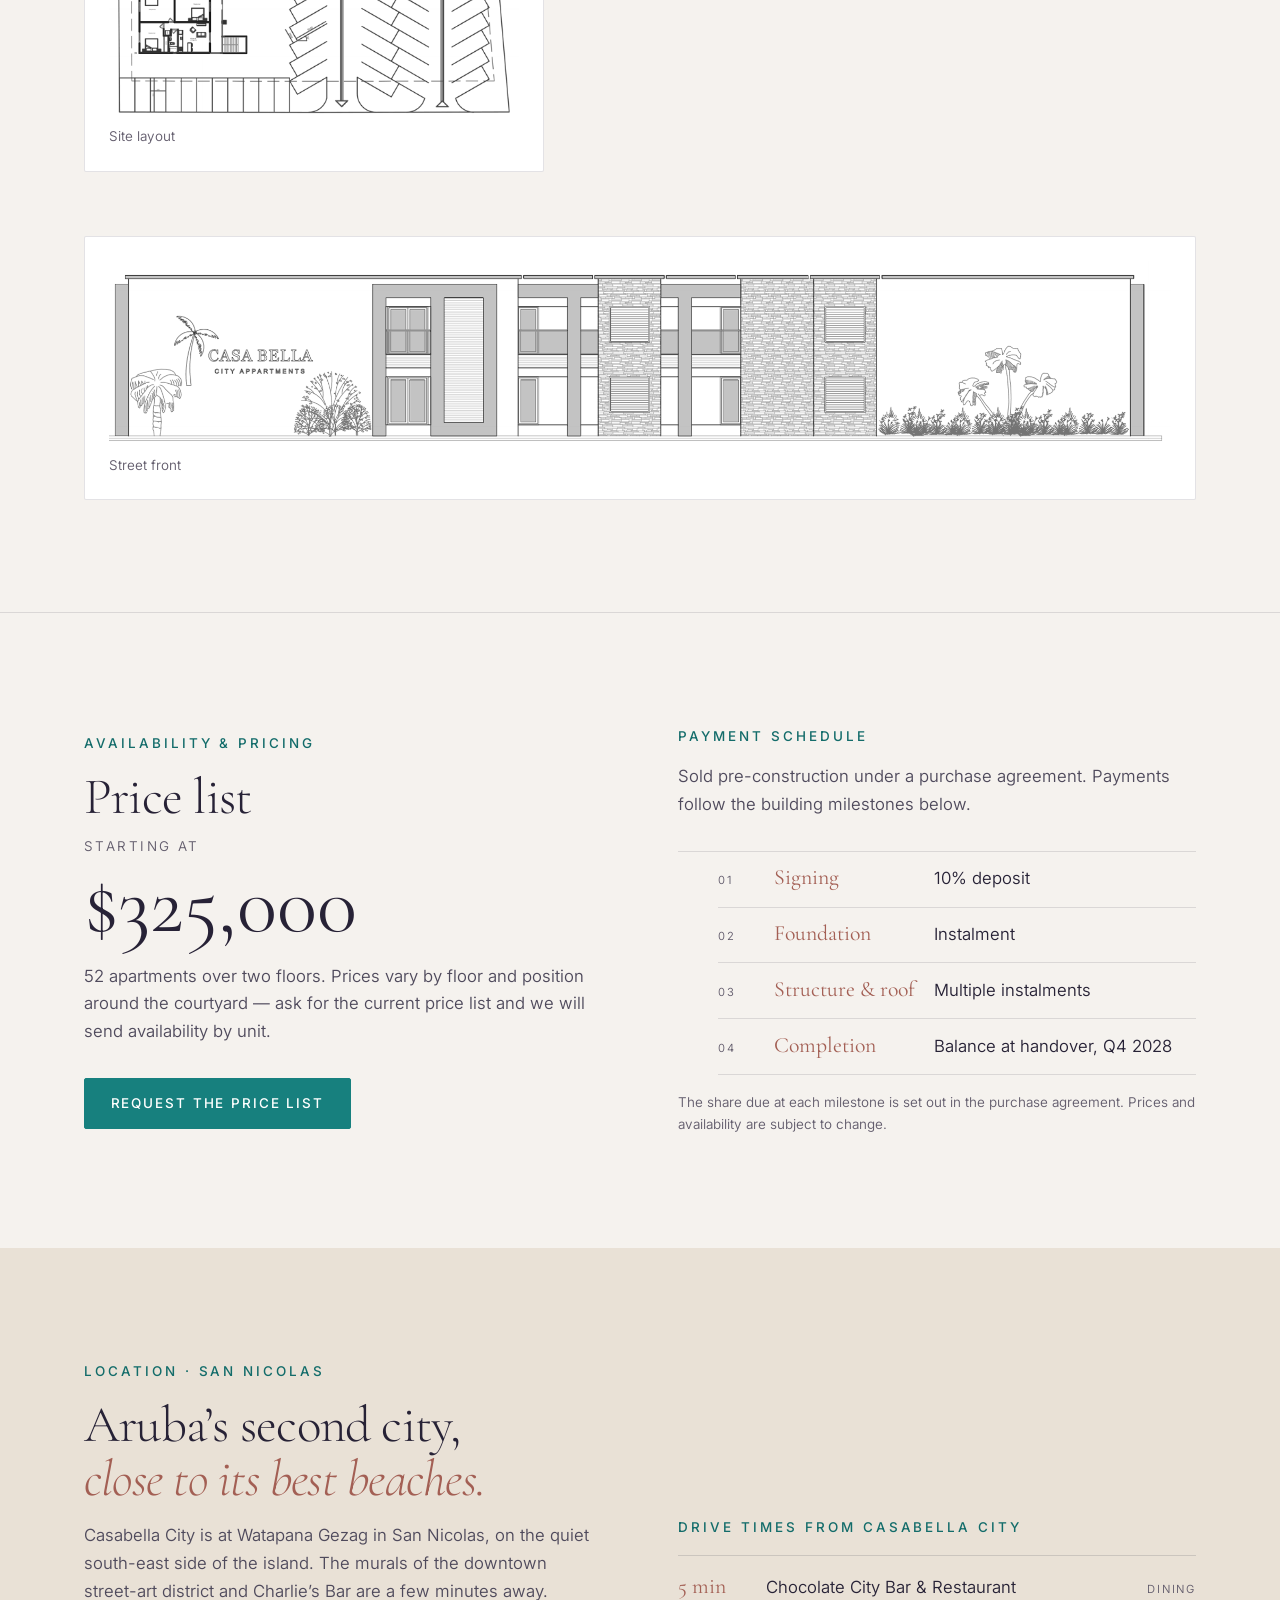
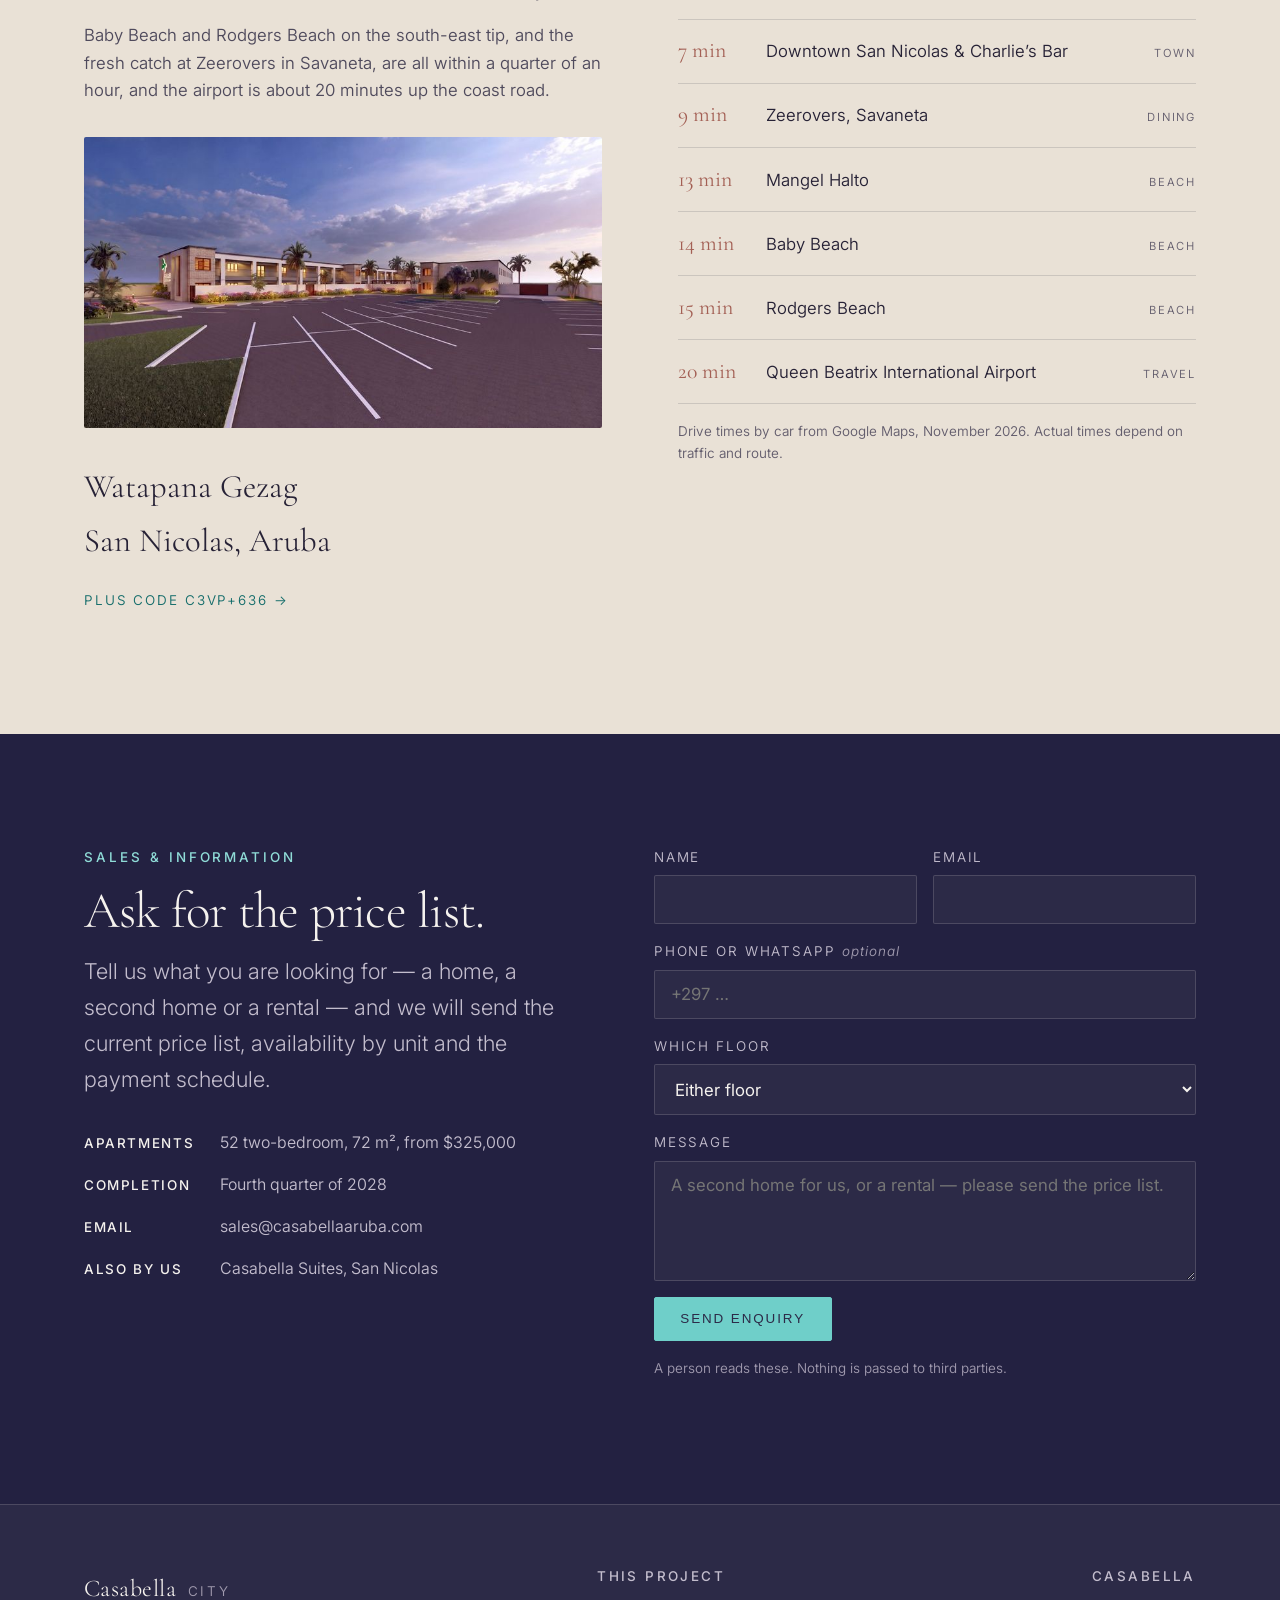
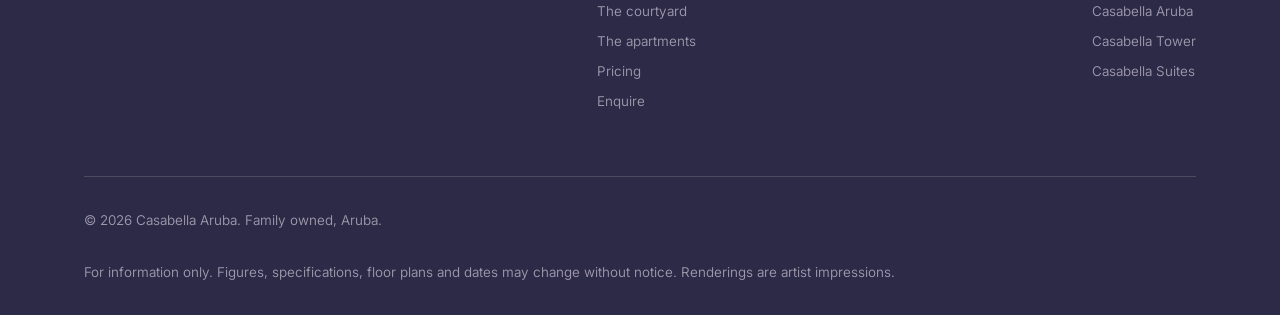
==== commit 48edba0a: "City page: gated courtyard, no title-transfer milestone Brings /city/ and the homepage City card in " ====
--- a/city/index.html
+++ b/city/index.html
@@ -7,7 +7,7 @@
     <title>Casabella City Apartments — 52 Apartments in San Nicolas, Aruba</title>
     <meta
       name="description"
-      content="Fifty-two two-bedroom apartments in San Nicolas, Aruba, around a walled courtyard with a resort pool and barbecue pergolas. Pre-construction from $325,000, completing Q4 2028."
+      content="Fifty-two two-bedroom apartments in San Nicolas, Aruba, around a gated courtyard with a resort pool and barbecue pergolas. Pre-construction from $325,000, completing Q4 2028."
     />
 
     <link rel="canonical" href="https://casabellaaruba.com/city/" />
@@ -18,7 +18,7 @@
     <meta property="og:title" content="Casabella City Apartments — San Nicolas, Aruba" />
     <meta
       property="og:description"
-      content="A walled courtyard community with a resort pool at its heart. 52 apartments from $325,000, completing Q4 2028."
+      content="A gated courtyard community with a resort pool at its heart. 52 apartments from $325,000, completing Q4 2028."
     />
     <meta property="og:image" content="https://casabellaaruba.com/assets/img/city/entrance.jpg" />
     <meta name="twitter:card" content="summary_large_image" />
@@ -117,7 +117,7 @@
             <p class="eyebrow">Watapana Gezag · Aruba</p>
             <h1>Casabella City <em>Apartments.</em></h1>
             <p class="hero__tagline">
-              A walled courtyard community with a resort pool at its heart.
+              A gated courtyard community with a resort pool at its heart.
               Fifty-two apartments on two storeys, completing in the fourth
               quarter of 2028.
             </p>
@@ -247,8 +247,8 @@
               <p>Four covered dining terraces with built-in grills.</p>
             </div>
             <div class="amenity" data-reveal>
-              <span class="amenity__key">Walled grounds</span>
-              <p>A perimeter wall with landscaped borders and palms.</p>
+              <span class="amenity__key">Gated grounds</span>
+              <p>A gated perimeter with landscaped borders and palms.</p>
             </div>
             <div class="amenity" data-reveal>
               <span class="amenity__key">On-site parking</span>
@@ -521,9 +521,8 @@
               </div>
               <ol class="milestones">
                 <li><strong>Signing</strong><span>10% deposit</span></li>
-                <li><strong>Title transfer</strong><span>Instalment</span></li>
                 <li><strong>Foundation</strong><span>Instalment</span></li>
-                <li><strong>Structure &amp; roof</strong><span>Instalment</span></li>
+                <li><strong>Structure &amp; roof</strong><span>Multiple instalments</span></li>
                 <li><strong>Completion</strong><span>Balance at handover, Q4 2028</span></li>
               </ol>
               <p class="render-note">
